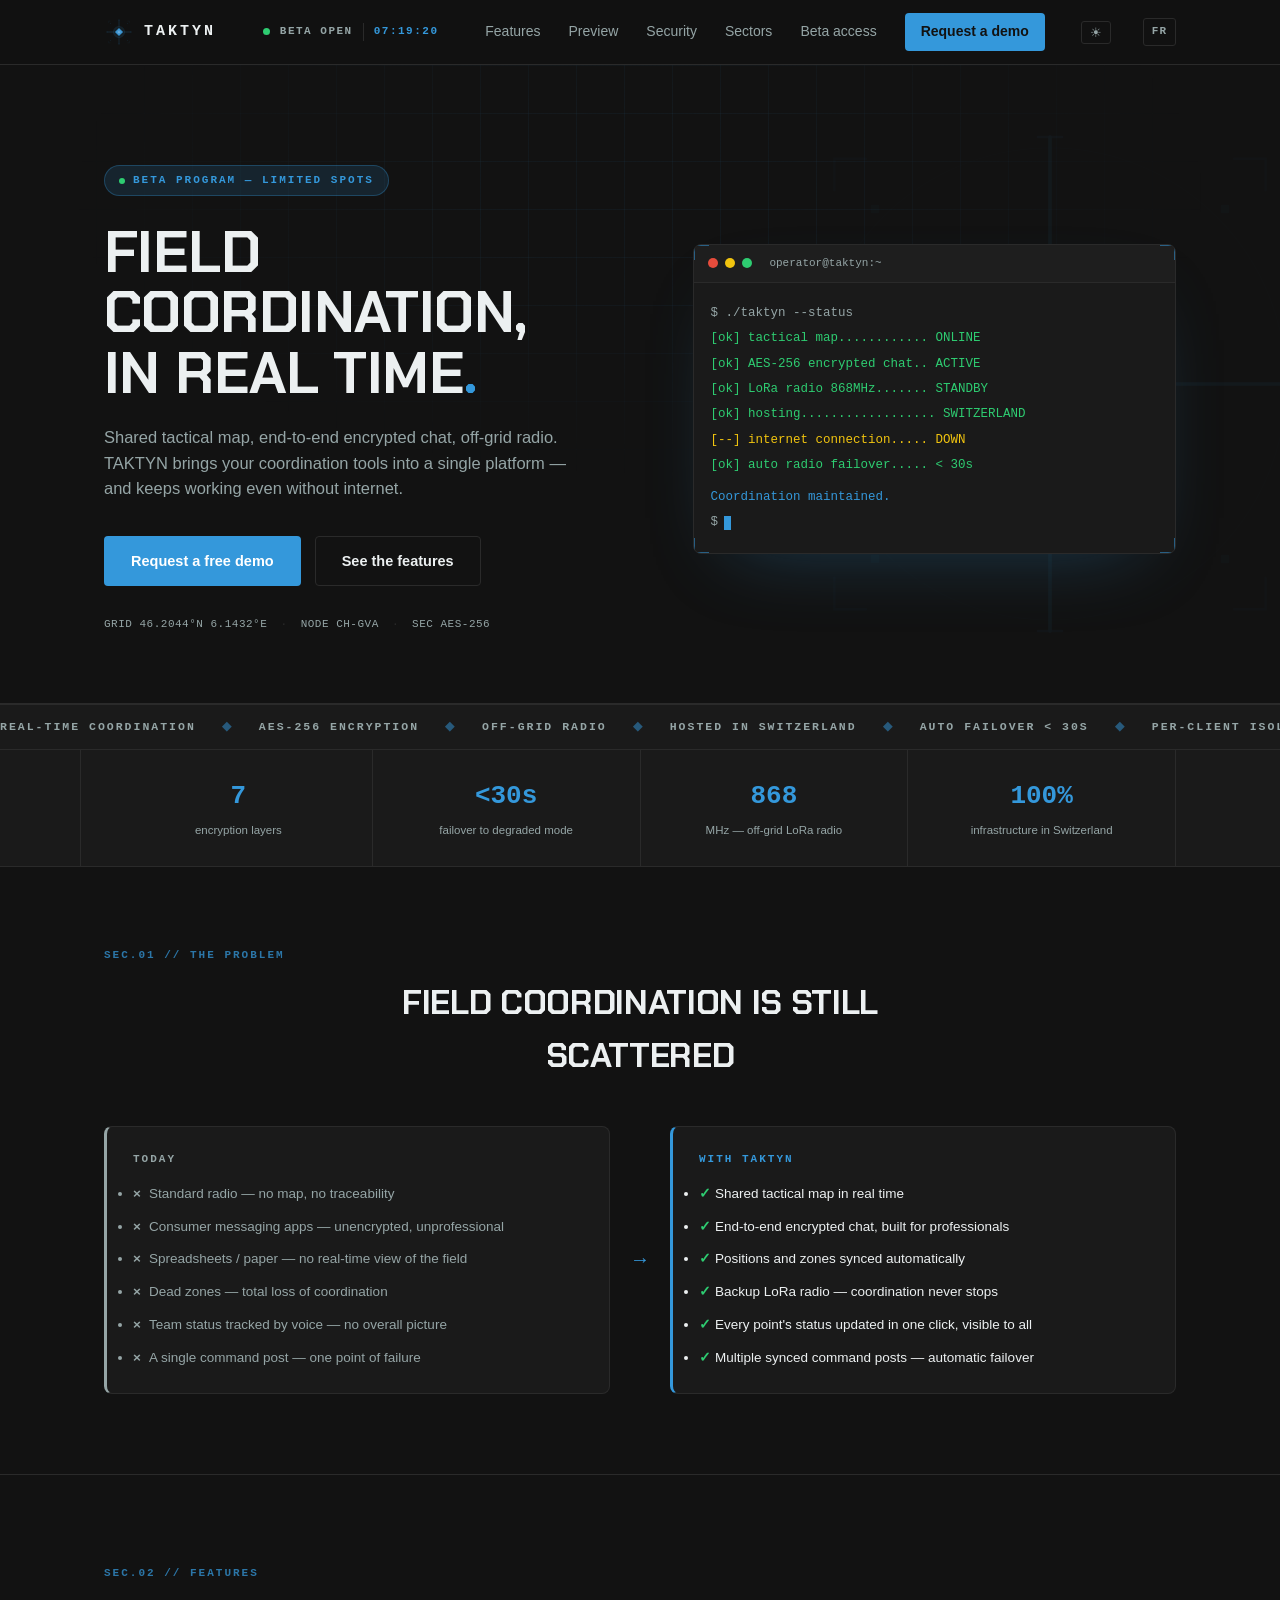
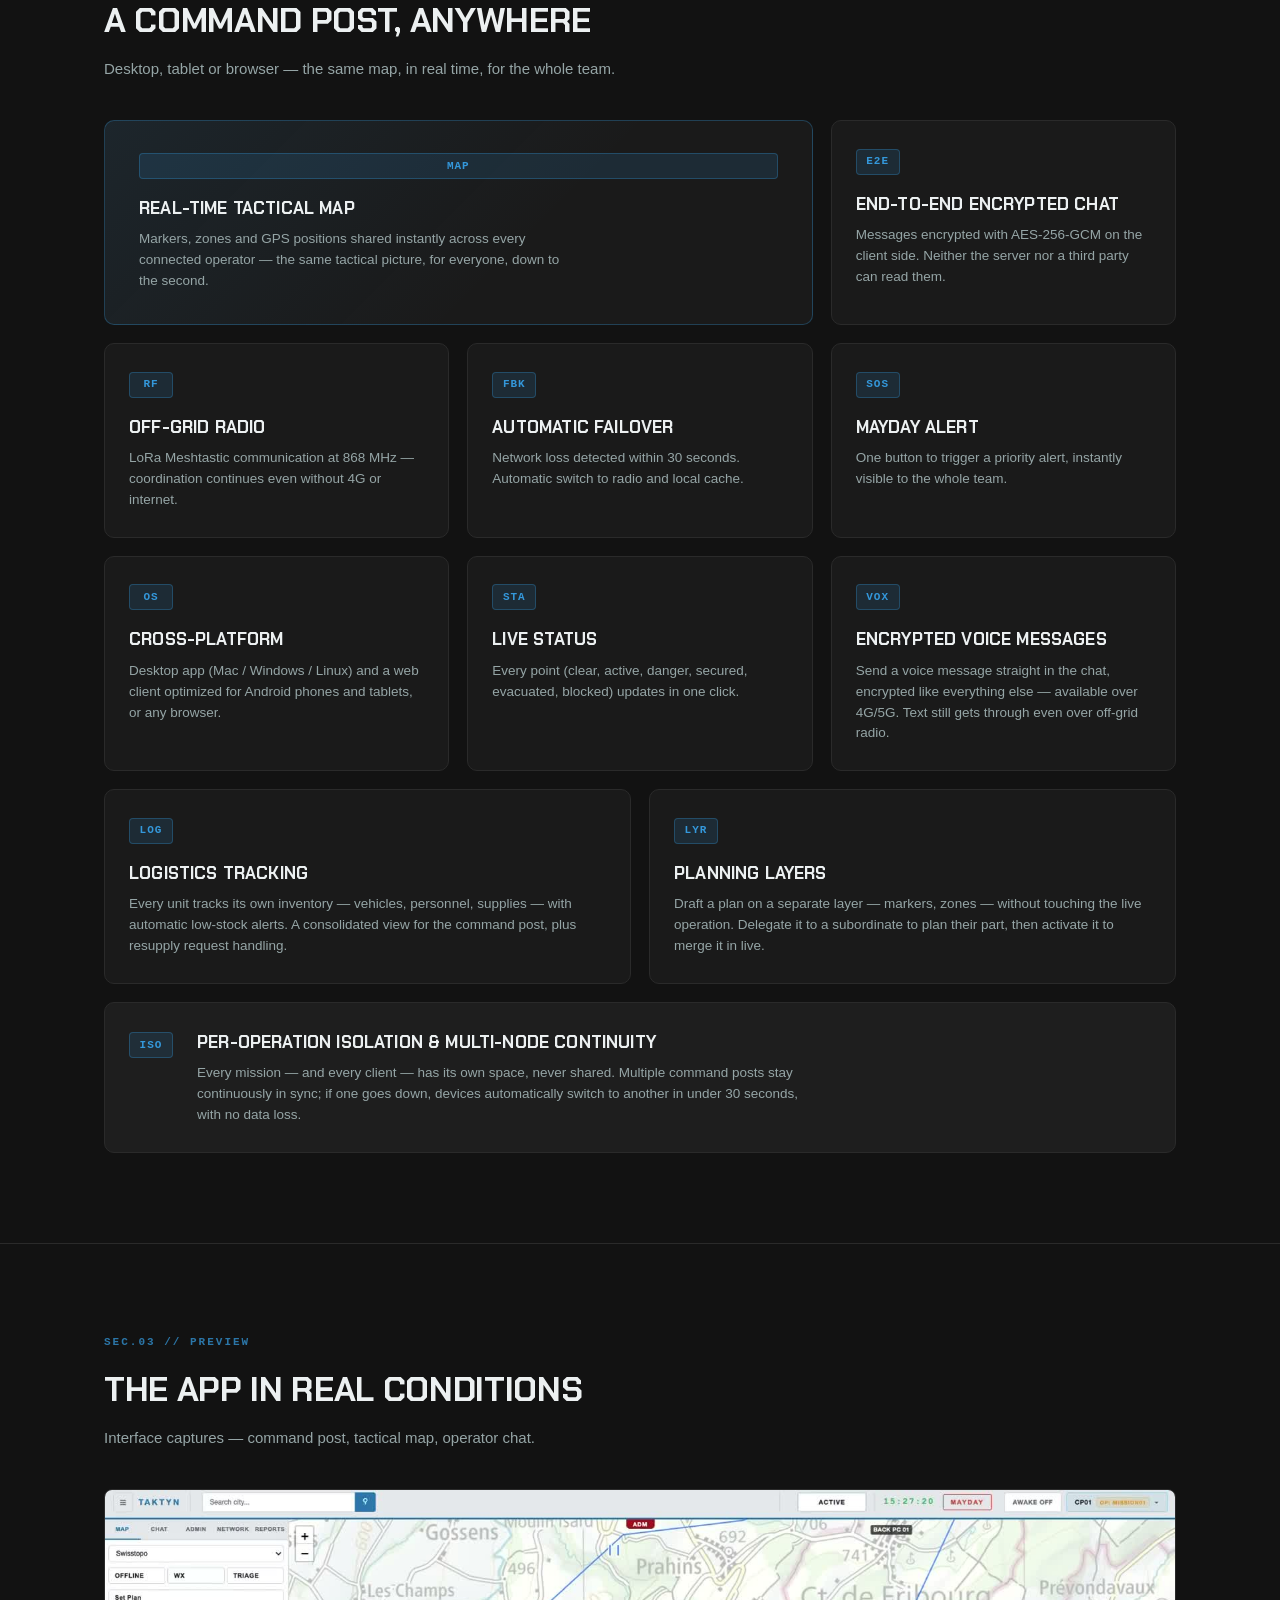
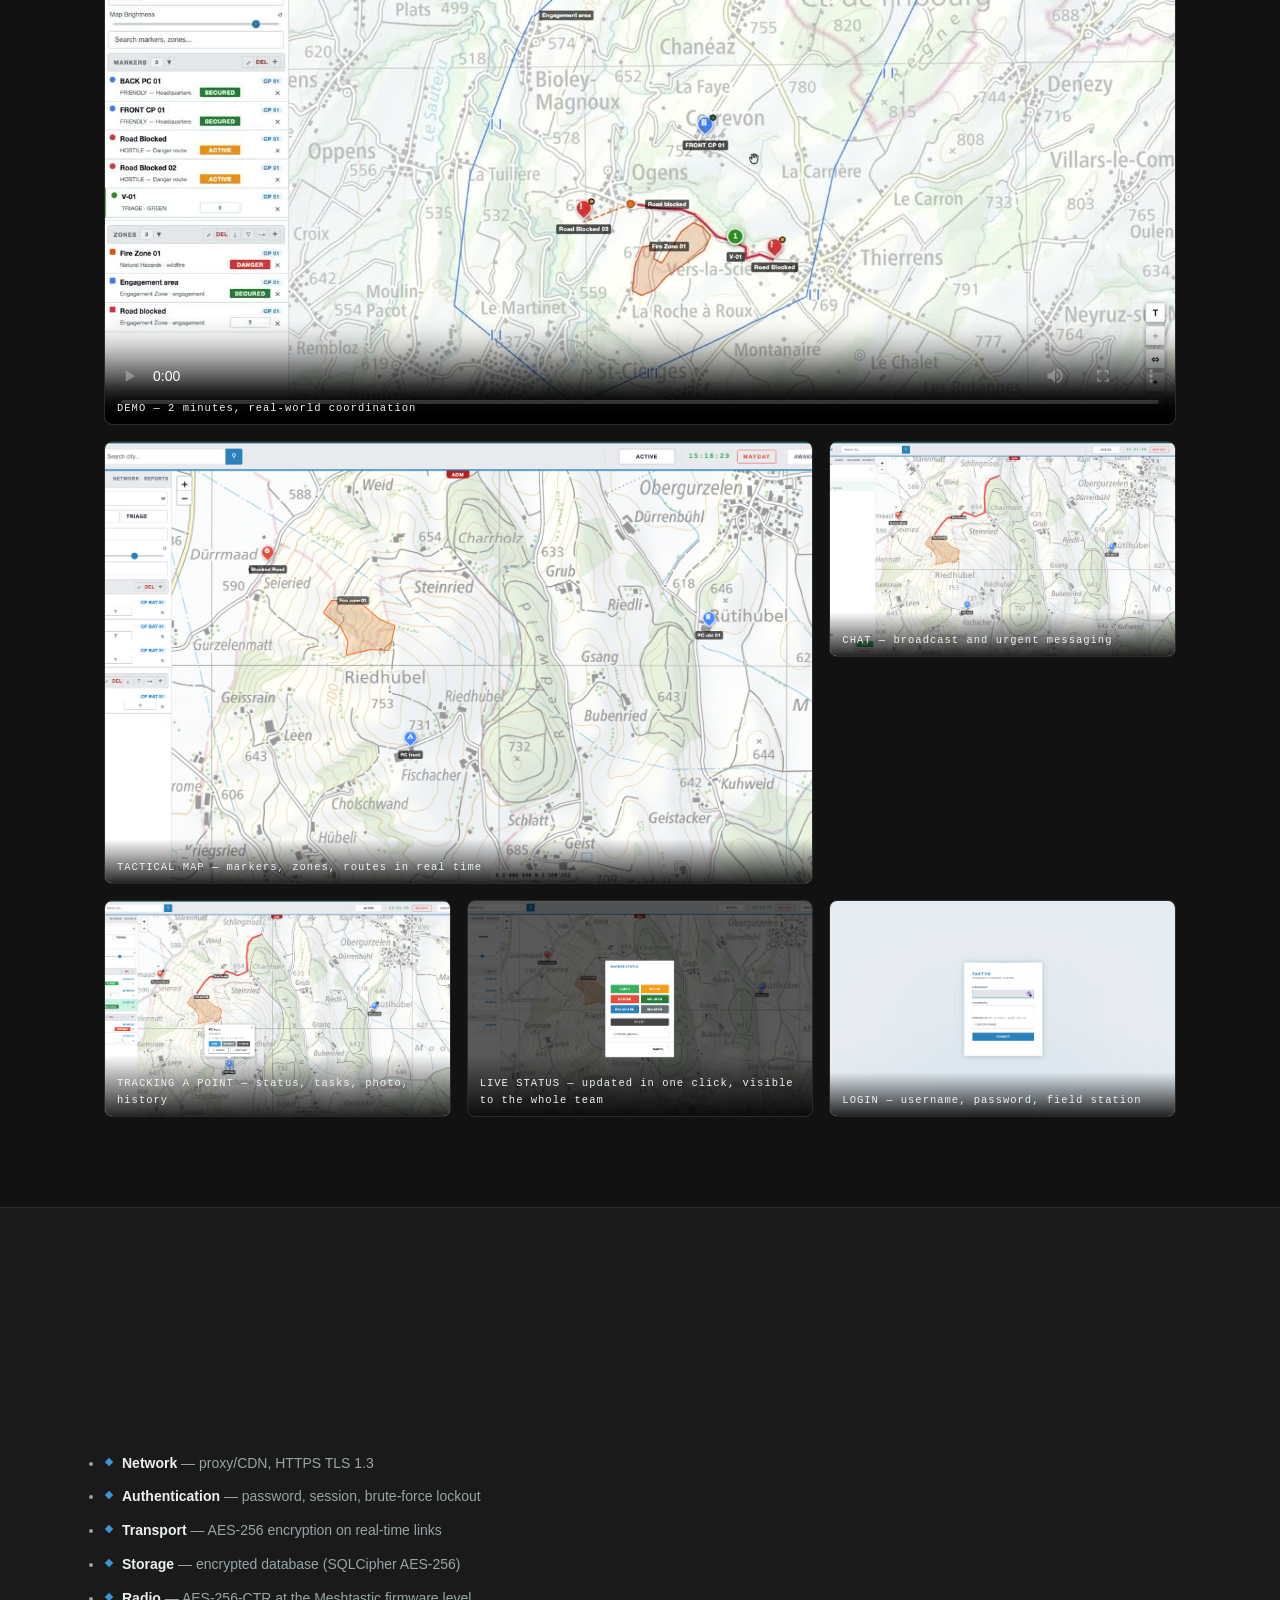
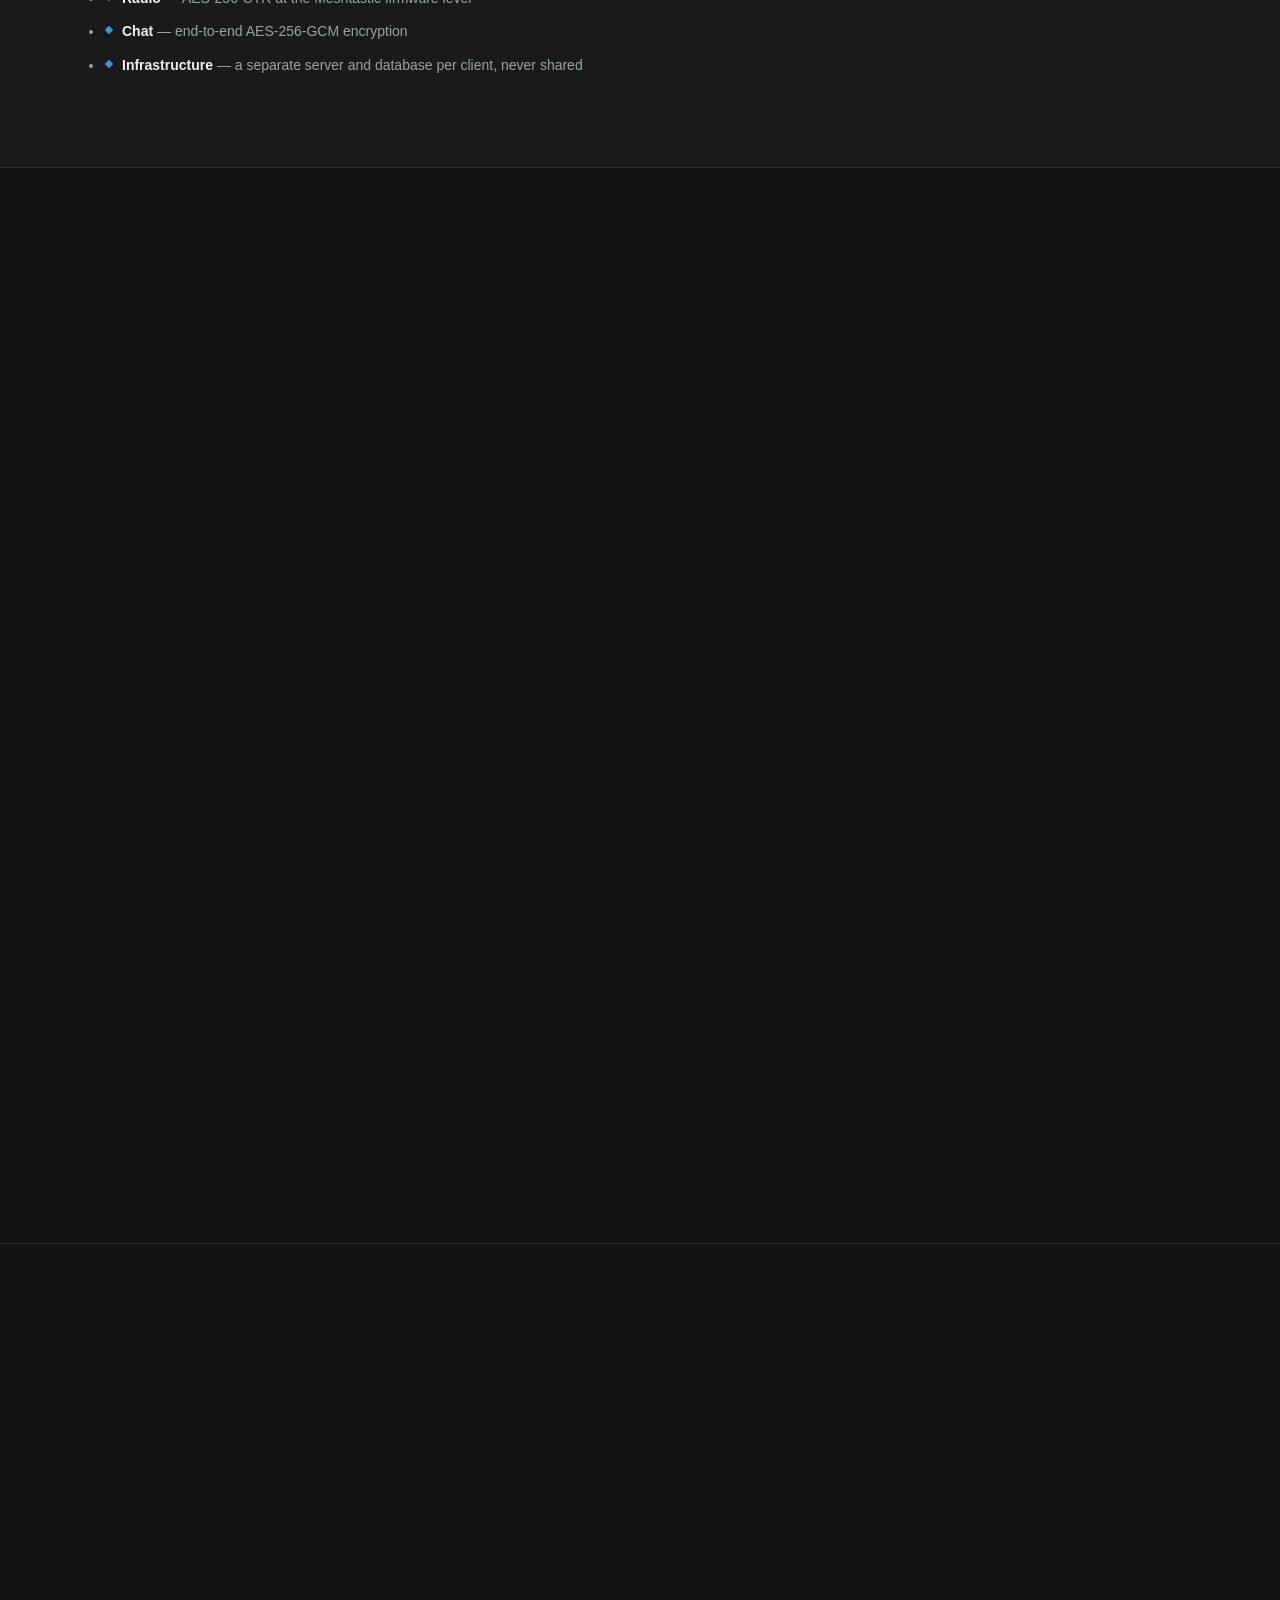
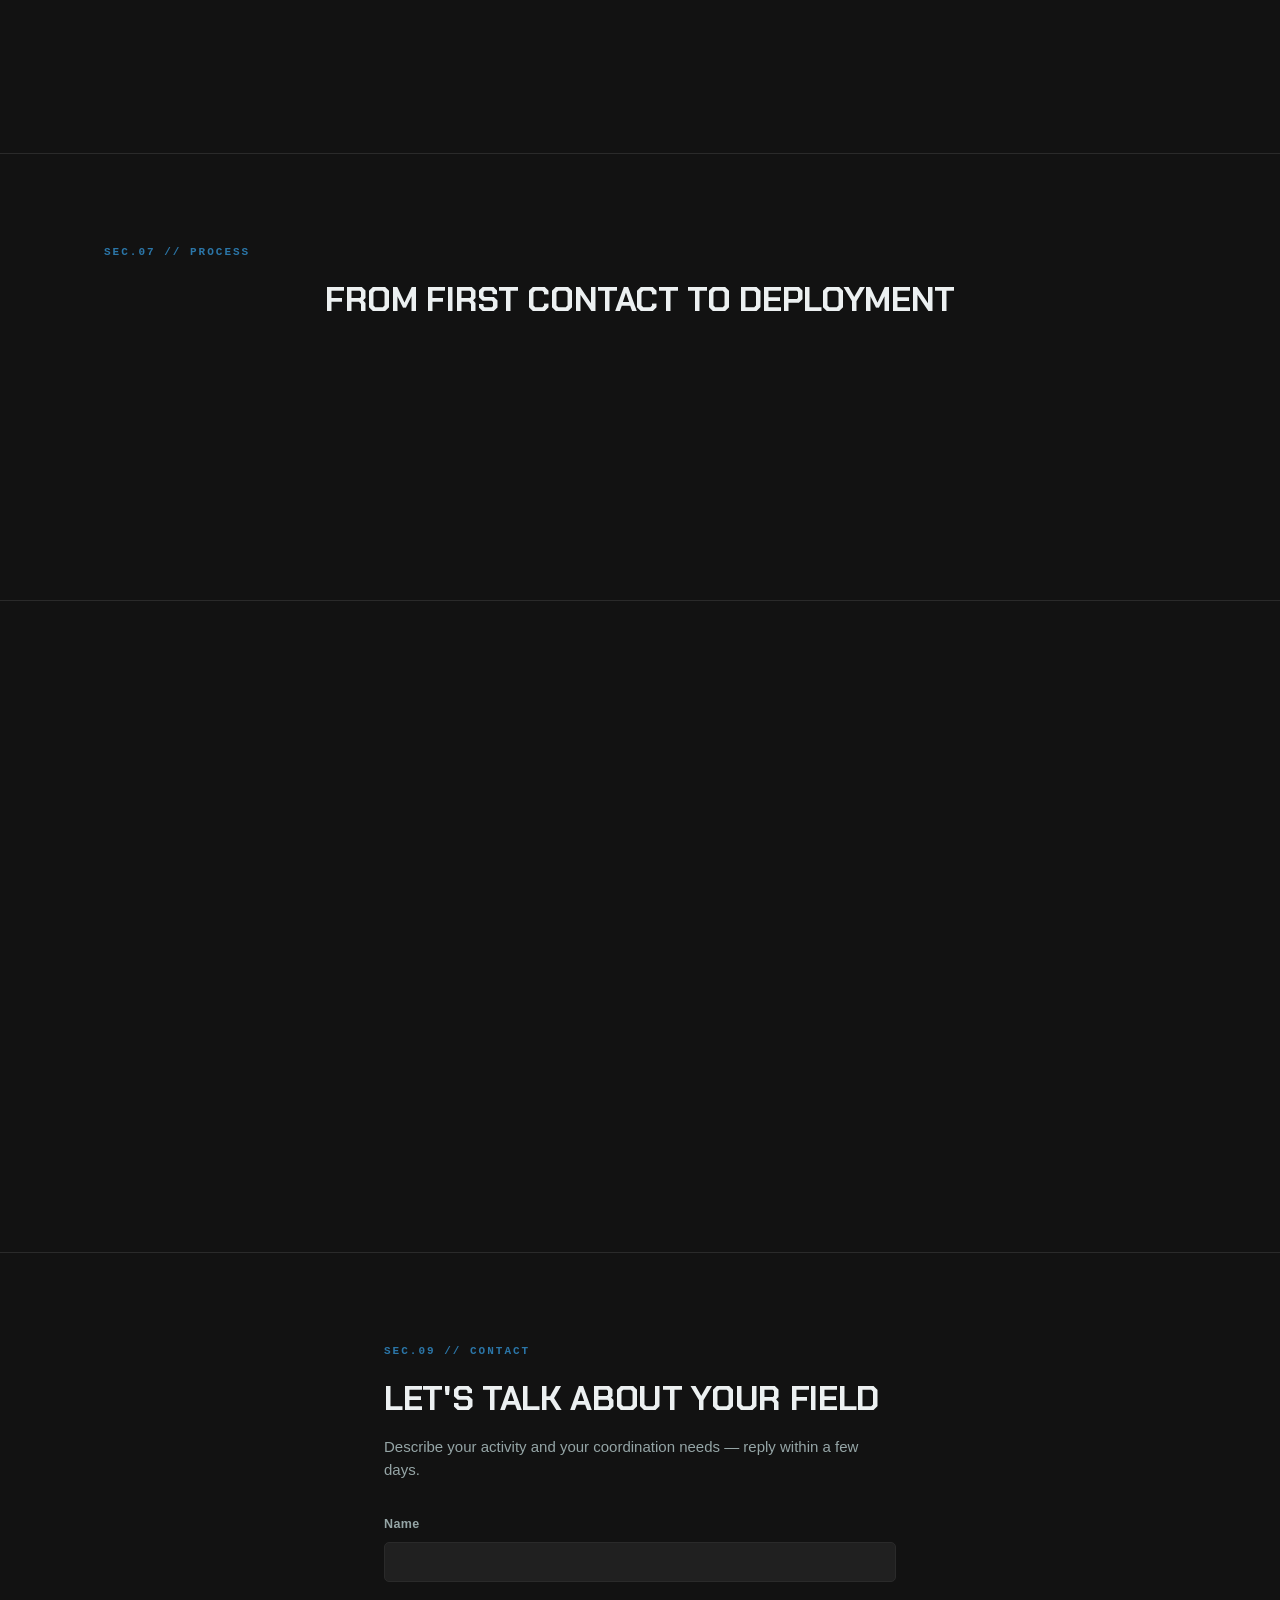
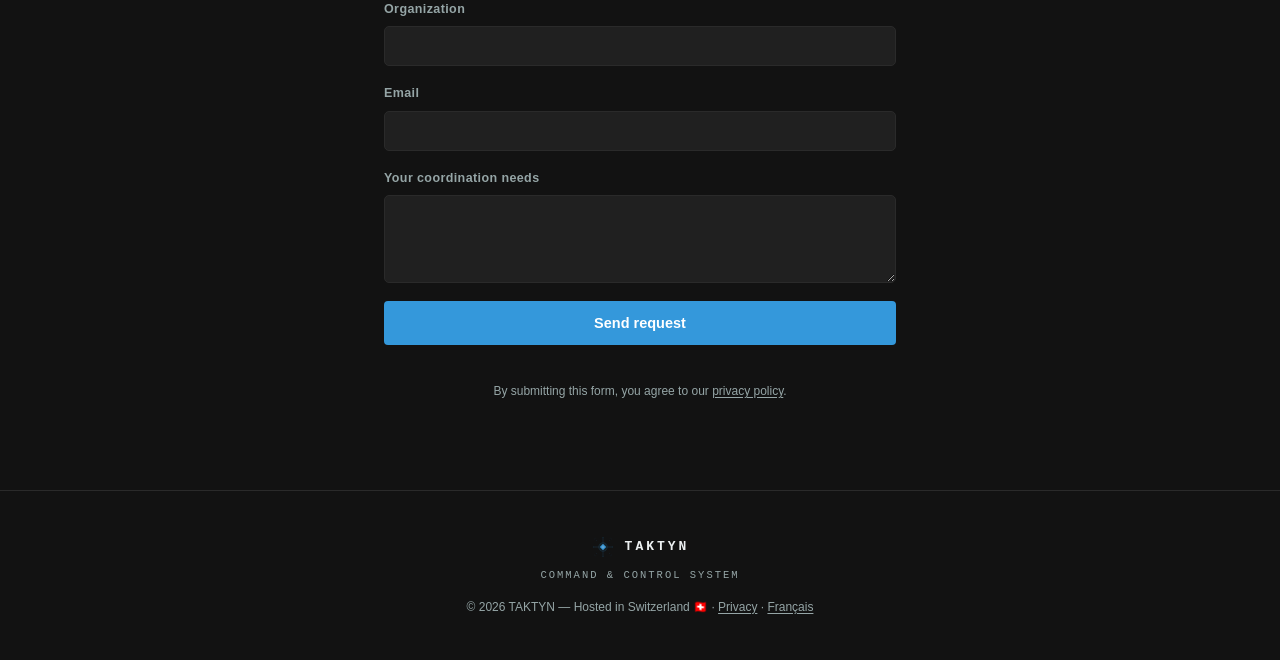
==== en/index.html @ a325f279 "fix: formulaire de contact fonctionnel via Web3Forms Le formulaire utilisait action="mailto:..." (pe" ====
<!DOCTYPE html>
<html lang="en">
<head>
<script>(function(){var t=localStorage.getItem('taktyn-theme');if(t==='light')document.documentElement.setAttribute('data-theme','light');})();</script>
<meta charset="UTF-8">
<meta name="viewport" content="width=device-width, initial-scale=1.0">
<title>TAKTYN — Real-time field coordination</title>
<meta name="description" content="TAKTYN is a tactical command and coordination system for security and response teams: real-time map, encrypted chat, off-grid radio. Hosted in Switzerland.">
<meta name="theme-color" content="#121212">
<link rel="icon" type="image/svg+xml" href="../assets/taktyn_logo.svg">
<link rel="apple-touch-icon" href="../assets/icon-192.png">
<link rel="preconnect" href="https://fonts.googleapis.com">
<link rel="preconnect" href="https://fonts.gstatic.com" crossorigin>
<link href="https://fonts.googleapis.com/css2?family=Chakra+Petch:wght@600;700&display=swap" rel="stylesheet">
<link rel="stylesheet" href="../css/style.css">
</head>
<body>

<div class="scanline-overlay" aria-hidden="true"></div>

<!-- ═══════ HEADER ═══════ -->
<header class="site-header" id="top">
  <div class="wrap header-inner">
    <a class="brand" href="#top">
      <img src="../assets/taktyn_logo.svg" alt="" class="brand-mark">
      <span class="brand-name">TAKTYN</span>
    </a>
    <div class="header-status">
      <span class="status-dot"></span>BETA OPEN
      <span class="header-clock" id="header-clock">--:--:--</span>
    </div>
    <nav class="main-nav" id="main-nav">
      <a href="#features">Features</a>
      <a href="#gallery">Preview</a>
      <a href="#security">Security</a>
      <a href="#sectors">Sectors</a>
      <a href="#pricing">Beta access</a>
      <a href="#contact" class="nav-cta">Request a demo</a>
      <button type="button" id="theme-toggle" class="theme-toggle" aria-label="Toggle light / dark theme">☀</button>
      <a href="../index.html" class="lang-switch" lang="fr" hreflang="fr">FR</a>
    </nav>
    <button class="nav-toggle" id="nav-toggle" aria-label="Open menu" aria-expanded="false">
      <span></span><span></span><span></span>
    </button>
  </div>
</header>

<main>

  <!-- ═══════ HERO ═══════ -->
  <section class="hero">
    <div class="hero-grid" aria-hidden="true"></div>
    <img src="../assets/taktyn_logo.svg" alt="" class="hero-watermark" aria-hidden="true">
    <div class="wrap hero-inner">
      <div class="hero-text">
        <div class="eyebrow"><span class="dot"></span>BETA PROGRAM — LIMITED SPOTS</div>
        <h1>Field coordination,<br>in real time<span class="accent">.</span></h1>
        <p class="hero-sub">
          Shared tactical map, end-to-end encrypted chat, off-grid radio.
          TAKTYN brings your coordination tools into a single platform —
          and keeps working even without internet.
        </p>
        <div class="hero-actions">
          <a href="#contact" class="btn btn-primary">Request a free demo</a>
          <a href="#features" class="btn btn-ghost">See the features</a>
        </div>
        <div class="grid-ref">GRID 46.2044°N 6.1432°E <span>·</span> NODE CH-GVA <span>·</span> SEC AES-256</div>
      </div>
      <div class="terminal hud-frame" aria-hidden="true">
        <span class="hud-corner hud-tl"></span><span class="hud-corner hud-tr"></span>
        <span class="hud-corner hud-bl"></span><span class="hud-corner hud-br"></span>
        <div class="terminal-bar">
          <span class="t-dot t-red"></span><span class="t-dot t-yellow"></span><span class="t-dot t-green"></span>
          <span class="terminal-path">operator@taktyn:~</span>
        </div>
        <div class="terminal-body" id="terminal-body"></div>
      </div>
    </div>
  </section>

  <!-- ═══════ TICKER ═══════ -->
  <div class="ticker" aria-hidden="true">
    <div class="ticker-track">
      <span>REAL-TIME COORDINATION</span><span class="ticker-sep">◆</span>
      <span>AES-256 ENCRYPTION</span><span class="ticker-sep">◆</span>
      <span>OFF-GRID RADIO</span><span class="ticker-sep">◆</span>
      <span>HOSTED IN SWITZERLAND</span><span class="ticker-sep">◆</span>
      <span>AUTO FAILOVER &lt; 30S</span><span class="ticker-sep">◆</span>
      <span>PER-CLIENT ISOLATION</span><span class="ticker-sep">◆</span>
      <span>REAL-TIME COORDINATION</span><span class="ticker-sep">◆</span>
      <span>AES-256 ENCRYPTION</span><span class="ticker-sep">◆</span>
      <span>OFF-GRID RADIO</span><span class="ticker-sep">◆</span>
      <span>HOSTED IN SWITZERLAND</span><span class="ticker-sep">◆</span>
      <span>AUTO FAILOVER &lt; 30S</span><span class="ticker-sep">◆</span>
      <span>PER-CLIENT ISOLATION</span><span class="ticker-sep">◆</span>
    </div>
  </div>

  <!-- ═══════ STATS ═══════ -->
  <section class="stats-bar">
    <div class="wrap stats-grid">
      <div class="stat"><span class="stat-num">7</span><span class="stat-lbl">encryption layers</span></div>
      <div class="stat"><span class="stat-num">&lt;30s</span><span class="stat-lbl">failover to degraded mode</span></div>
      <div class="stat"><span class="stat-num">868</span><span class="stat-lbl">MHz — off-grid LoRa radio</span></div>
      <div class="stat"><span class="stat-num">100%</span><span class="stat-lbl">infrastructure in Switzerland</span></div>
    </div>
  </section>

  <!-- ═══════ PROBLEM ═══════ -->
  <section class="problem">
    <div class="wrap">
      <div class="sec-num">SEC.01 // THE PROBLEM</div>
      <h2 class="section-title">Field coordination is still scattered</h2>
      <div class="compare">
        <div class="compare-col compare-before">
          <div class="compare-head">TODAY</div>
          <ul>
            <li>Standard radio — no map, no traceability</li>
            <li>Consumer messaging apps — unencrypted, unprofessional</li>
            <li>Spreadsheets / paper — no real-time view of the field</li>
            <li>Dead zones — total loss of coordination</li>
            <li>Team status tracked by voice — no overall picture</li>
            <li>A single command post — one point of failure</li>
          </ul>
        </div>
        <div class="compare-arrow">→</div>
        <div class="compare-col compare-after">
          <div class="compare-head">WITH TAKTYN</div>
          <ul>
            <li>Shared tactical map in real time</li>
            <li>End-to-end encrypted chat, built for professionals</li>
            <li>Positions and zones synced automatically</li>
            <li>Backup LoRa radio — coordination never stops</li>
            <li>Every point's status updated in one click, visible to all</li>
            <li>Multiple synced command posts — automatic failover</li>
          </ul>
        </div>
      </div>
    </div>
  </section>

  <!-- ═══════ FEATURES ═══════ -->
  <section class="features" id="features">
    <div class="wrap">
      <div class="section-head">
        <div class="sec-num">SEC.02 // FEATURES</div>
        <h2 class="section-title">A command post, anywhere</h2>
        <p class="section-sub">Desktop, tablet or browser — the same map, in real time, for the whole team.</p>
      </div>
      <div class="features-grid">
        <article class="feature-card feature-card--hero">
          <div class="f-icon">MAP</div>
          <h3>Real-time tactical map</h3>
          <p>Markers, zones and GPS positions shared instantly across every connected operator — the same tactical picture, for everyone, down to the second.</p>
        </article>
        <article class="feature-card">
          <div class="f-icon">E2E</div>
          <h3>End-to-end encrypted chat</h3>
          <p>Messages encrypted with AES-256-GCM on the client side. Neither the server nor a third party can read them.</p>
        </article>
        <article class="feature-card">
          <div class="f-icon">RF</div>
          <h3>Off-grid radio</h3>
          <p>LoRa Meshtastic communication at 868 MHz — coordination continues even without 4G or internet.</p>
        </article>
        <article class="feature-card">
          <div class="f-icon">FBK</div>
          <h3>Automatic failover</h3>
          <p>Network loss detected within 30 seconds. Automatic switch to radio and local cache.</p>
        </article>
        <article class="feature-card">
          <div class="f-icon">SOS</div>
          <h3>MAYDAY alert</h3>
          <p>One button to trigger a priority alert, instantly visible to the whole team.</p>
        </article>
        <article class="feature-card">
          <div class="f-icon">OS</div>
          <h3>Cross-platform</h3>
          <p>Desktop app (Mac / Windows / Linux) and a web client optimized for Android phones and tablets, or any browser.</p>
        </article>
        <article class="feature-card">
          <div class="f-icon">STA</div>
          <h3>Live status</h3>
          <p>Every point (clear, active, danger, secured, evacuated, blocked) updates in one click.</p>
        </article>
        <article class="feature-card">
          <div class="f-icon">VOX</div>
          <h3>Encrypted voice messages</h3>
          <p>Send a voice message straight in the chat, encrypted like everything else — available over 4G/5G. Text still gets through even over off-grid radio.</p>
        </article>
        <article class="feature-card feature-card--third">
          <div class="f-icon">LOG</div>
          <h3>Logistics tracking</h3>
          <p>Every unit tracks its own inventory — vehicles, personnel, supplies — with automatic low-stock alerts. A consolidated view for the command post, plus resupply request handling.</p>
        </article>
        <article class="feature-card feature-card--third">
          <div class="f-icon">LYR</div>
          <h3>Planning layers</h3>
          <p>Draft a plan on a separate layer — markers, zones — without touching the live operation. Delegate it to a subordinate to plan their part, then activate it to merge it in live.</p>
        </article>
        <article class="feature-card feature-card--wide">
          <div class="f-icon">ISO</div>
          <div class="fc-wide-text">
            <h3>Per-operation isolation &amp; multi-node continuity</h3>
            <p>Every mission — and every client — has its own space, never shared. Multiple command posts stay continuously in sync; if one goes down, devices automatically switch to another in under 30 seconds, with no data loss.</p>
          </div>
        </article>
      </div>
    </div>
  </section>

  <!-- ═══════ GALLERY ═══════ -->
  <section class="gallery" id="gallery">
    <div class="wrap">
      <div class="section-head">
        <div class="sec-num">SEC.03 // PREVIEW</div>
        <h2 class="section-title">The app in real conditions</h2>
        <p class="section-sub">Interface captures — command post, tactical map, operator chat.</p>
      </div>
      <div class="gallery-grid gallery-grid--shots">
        <figure class="gallery-shot gallery-shot--video">
          <video controls preload="metadata" poster="../assets/demo-poster.jpg" playsinline>
            <source src="../assets/demo.mp4" type="video/mp4">
            Your browser does not support video playback.
          </video>
          <figcaption class="gallery-shot-cap">DEMO — 2 minutes, real-world coordination</figcaption>
        </figure>
        <figure class="gallery-shot gallery-shot--wide">
          <img src="../assets/screenshots/02-carte-tactique.png" alt="TAKTYN tactical map with markers, an incident zone and the MAYDAY button">
          <figcaption class="gallery-shot-cap">TACTICAL MAP — markers, zones, routes in real time</figcaption>
        </figure>
        <figure class="gallery-shot">
          <img src="../assets/screenshots/05-chat.png" alt="TAKTYN chat panel with a broadcast message and urgent button">
          <figcaption class="gallery-shot-cap">CHAT — broadcast and urgent messaging</figcaption>
        </figure>
        <figure class="gallery-shot">
          <img src="../assets/screenshots/03-marqueur-actions.png" alt="Marker detail panel with Edit, Status, Photo, Tasks, History actions">
          <figcaption class="gallery-shot-cap">TRACKING A POINT — status, tasks, photo, history</figcaption>
        </figure>
        <figure class="gallery-shot">
          <img src="../assets/screenshots/04-statut-marqueur.png" alt="Marker status picker: clear, active, danger, secured, evacuated, blocked">
          <figcaption class="gallery-shot-cap">LIVE STATUS — updated in one click, visible to the whole team</figcaption>
        </figure>
        <figure class="gallery-shot">
          <img src="../assets/screenshots/01-login.png" alt="TAKTYN login screen — Command &amp; Control System">
          <figcaption class="gallery-shot-cap">LOGIN — username, password, field station</figcaption>
        </figure>
      </div>
    </div>
  </section>

  <!-- ═══════ SECURITY ═══════ -->
  <section class="security" id="security">
    <div class="wrap security-inner">
      <div class="security-text">
        <div class="section-head">
          <div class="sec-num">SEC.04 // SECURITY</div>
          <h2 class="section-title">Security by design</h2>
          <p class="section-sub">Seven layers of protection, from the radio to message encryption.</p>
        </div>
        <ul class="security-list">
          <li><strong>Network</strong> — proxy/CDN, HTTPS TLS 1.3</li>
          <li><strong>Authentication</strong> — password, session, brute-force lockout</li>
          <li><strong>Transport</strong> — AES-256 encryption on real-time links</li>
          <li><strong>Storage</strong> — encrypted database (SQLCipher AES-256)</li>
          <li><strong>Radio</strong> — AES-256-CTR at the Meshtastic firmware level</li>
          <li><strong>Chat</strong> — end-to-end AES-256-GCM encryption</li>
          <li><strong>Infrastructure</strong> — a separate server and database per client, never shared</li>
        </ul>
      </div>
      <div class="security-card">
        <div class="sc-badge">🇨🇭</div>
        <h3>Data governed by Swiss law</h3>
        <p>Hosted on Infomaniak infrastructure, datacenters in Geneva and Winterthur. No client data ever leaves Switzerland.</p>
      </div>
    </div>
  </section>

  <!-- ═══════ FIELD RACK ═══════ -->
  <section class="field-rack">
    <div class="wrap">
      <div class="field-rack-card hud-frame">
        <span class="hud-corner hud-tl"></span><span class="hud-corner hud-tr"></span>
        <span class="hud-corner hud-bl"></span><span class="hud-corner hud-br"></span>
        <div class="fr-icon">RCK</div>
        <div class="fr-text">
          <div class="sec-num">SEC.05 // FIELD</div>
          <h2 class="section-title">No network? Still coordinated.</h2>
          <p>For operations in remote areas — mountains, large events, disaster zones — TAKTYN can run from a compact on-site unit, with its own WiFi network and radio relay. The whole team stays coordinated even during a total outage, and everything automatically syncs back to the cloud once connectivity returns.</p>
        </div>
        <div class="fr-badges">
          <span>Own on-site WiFi &amp; radio</span>
          <span>Runs without internet</span>
          <span>Automatic resync</span>
        </div>
      </div>

      <figure class="field-diagram hud-frame">
        <span class="hud-corner hud-tl"></span><span class="hud-corner hud-tr"></span>
        <span class="hud-corner hud-bl"></span><span class="hud-corner hud-br"></span>
        <svg viewBox="0 0 920 500" role="img" aria-label="Diagram: field devices coordinate over local radio even without internet; cloud command posts sync with each other for redundancy." font-family="var(--mono)" fill="var(--text-dim)">
          <defs>
            <marker id="tk-arrow" viewBox="0 0 10 10" refX="8" refY="5" markerWidth="6" markerHeight="6" orient="auto-start-reverse">
              <path d="M0,0 L10,5 L0,10 z" fill="var(--text-dim)"></path>
            </marker>
          </defs>

          <!-- cloud tier group -->
          <rect x="100" y="40" width="720" height="110" rx="10" fill="none" stroke="var(--border)" stroke-dasharray="4 4"></rect>
          <text x="112" y="30" font-size="10.5" letter-spacing="1.5" fill="var(--text-dim)">CLOUD · SWITZERLAND</text>

          <rect x="150" y="68" width="200" height="64" rx="6" fill="var(--bg-panel)" stroke="var(--border)"></rect>
          <g transform="translate(168,84)" stroke="var(--text-main)" stroke-width="1.1" fill="none">
            <rect x="0" y="0" width="16" height="16" rx="2"></rect>
            <line x1="3" y1="4" x2="13" y2="4"></line>
            <line x1="3" y1="8" x2="13" y2="8"></line>
            <line x1="3" y1="12" x2="9" y2="12"></line>
          </g>
          <text x="196" y="96" font-size="12" font-weight="700" fill="var(--text-main)">CLOUD SERVER</text>
          <text x="196" y="112" font-size="10">PRIMARY</text>

          <rect x="570" y="68" width="200" height="64" rx="6" fill="var(--bg-panel)" stroke="var(--border)"></rect>
          <g transform="translate(588,84)" stroke="var(--text-main)" stroke-width="1.1" fill="none">
            <rect x="0" y="0" width="16" height="16" rx="2"></rect>
            <line x1="3" y1="4" x2="13" y2="4"></line>
            <line x1="3" y1="8" x2="13" y2="8"></line>
            <line x1="3" y1="12" x2="9" y2="12"></line>
          </g>
          <text x="616" y="96" font-size="12" font-weight="700" fill="var(--text-main)">CLOUD SERVER</text>
          <text x="616" y="112" font-size="10">SECONDARY</text>

          <line x1="352" y1="100" x2="568" y2="100" stroke="var(--text-dim)" stroke-width="1.4" marker-start="url(#tk-arrow)" marker-end="url(#tk-arrow)"></line>
          <text x="460" y="90" font-size="10.5" text-anchor="middle" letter-spacing="1">SYNC ~20S</text>

          <!-- field tier group -->
          <rect x="40" y="220" width="840" height="260" rx="10" fill="none" stroke="var(--border)" stroke-dasharray="4 4"></rect>
          <text x="52" y="212" font-size="10.5" letter-spacing="1.5" fill="var(--text-dim)">ON SITE — NO INTERNET REQUIRED</text>

          <line x1="250" y1="132" x2="250" y2="260" stroke="var(--text-dim)" stroke-width="1.4" stroke-dasharray="5 5" marker-start="url(#tk-arrow)" marker-end="url(#tk-arrow)"></line>
          <text x="264" y="188" font-size="10.5" letter-spacing="0.5">4G / INTERNET</text>
          <text x="264" y="202" font-size="10.5" letter-spacing="0.5">WHEN AVAILABLE</text>

          <rect x="150" y="260" width="200" height="64" rx="6" fill="var(--bg-panel)" stroke="var(--accent)"></rect>
          <g transform="translate(168,276)" stroke="var(--accent)" stroke-width="1.2" fill="none">
            <line x1="8" y1="16" x2="8" y2="2"></line>
            <path d="M4,7 Q8,3 12,7"></path>
            <path d="M1,10 Q8,2 15,10"></path>
            <circle cx="8" cy="2" r="1.4" fill="var(--accent)" stroke="none"></circle>
          </g>
          <text x="196" y="288" font-size="12" font-weight="700" fill="var(--text-main)">FIELD NODE</text>
          <text x="196" y="304" font-size="10">LOCAL WIFI + RADIO RELAY</text>

          <g stroke="var(--accent)" stroke-width="1.4">
            <line x1="250" y1="324" x2="110" y2="420"></line>
            <line x1="250" y1="324" x2="250" y2="420"></line>
            <line x1="250" y1="324" x2="390" y2="420"></line>
            <line x1="390" y1="420" x2="560" y2="420"></line>
          </g>

          <g fill="var(--accent-dim)" stroke="var(--accent)" stroke-width="1.5">
            <polygon points="110,411 119,420 110,429 101,420"></polygon>
            <polygon points="250,411 259,420 250,429 241,420"></polygon>
            <polygon points="390,411 399,420 390,429 381,420"></polygon>
            <polygon points="560,411 569,420 560,429 551,420"></polygon>
          </g>
          <g fill="var(--accent)">
            <circle cx="110" cy="420" r="2"></circle>
            <circle cx="250" cy="420" r="2"></circle>
            <circle cx="390" cy="420" r="2"></circle>
            <circle cx="560" cy="420" r="2"></circle>
          </g>

          <text x="110" y="448" font-size="10" text-anchor="middle">DESKTOP</text>
          <text x="250" y="448" font-size="10" text-anchor="middle">TABLET</text>
          <text x="390" y="448" font-size="10" text-anchor="middle">RADIO ONLY</text>
          <text x="560" y="448" font-size="10" text-anchor="middle">RADIO ONLY</text>

          <text x="460" y="472" font-size="10.5" text-anchor="middle" letter-spacing="0.5" fill="var(--text-main)">RADIO MESH · 868 MHz — ALWAYS ON, NO INTERNET NEEDED</text>
        </svg>
        <figcaption>Field devices keep coordinating over local radio even if the link to the cloud drops — every command post stays synced, with no single point of failure.</figcaption>
      </figure>
    </div>
  </section>

  <!-- ═══════ SECTORS ═══════ -->
  <section class="sectors" id="sectors">
    <div class="wrap">
      <div class="section-head">
        <div class="sec-num">SEC.06 // SECTORS</div>
        <h2 class="section-title">Built for the field</h2>
        <p class="section-sub">TAKTYN fits teams that need to coordinate operations under real conditions.</p>
      </div>
      <div class="sectors-grid">
        <div class="sector-card">Event security</div>
        <div class="sector-card">Industrial &amp; site security</div>
        <div class="sector-card">Corporate crisis management</div>
        <div class="sector-card">Mountain rescue &amp; SAR</div>
        <div class="sector-card">Field logistics coordination</div>
        <div class="sector-card sector-card--muted">Fire services, civil protection, NGOs <span>soon</span></div>
      </div>
    </div>
  </section>

  <!-- ═══════ PROCESS ═══════ -->
  <section class="process">
    <div class="wrap">
      <div class="sec-num">SEC.07 // PROCESS</div>
      <h2 class="section-title">From first contact to deployment</h2>
      <div class="process-steps">
        <div class="step">
          <div class="step-num">01</div>
          <h3>Free demo</h3>
          <p>30 to 45 minutes, tailored to your activity — no commitment.</p>
        </div>
        <div class="step">
          <div class="step-num">02</div>
          <h3>Field pilot</h3>
          <p>30 days under real conditions with your team, deductible from the contract.</p>
        </div>
        <div class="step">
          <div class="step-num">03</div>
          <h3>Deployment</h3>
          <p>Dedicated, isolated infrastructure, provisioned for your organization.</p>
        </div>
      </div>
    </div>
  </section>

  <!-- ═══════ PRICING ═══════ -->
  <section class="pricing" id="pricing">
    <div class="wrap">
      <div class="section-head">
        <div class="sec-num">SEC.08 // ACCESS</div>
        <h2 class="section-title">Beta access</h2>
        <p class="section-sub">Open to a limited number of partners. Preferential rate set based on team size.</p>
      </div>
      <div class="pricing-card hud-frame">
        <span class="hud-corner hud-tl"></span><span class="hud-corner hud-tr"></span>
        <span class="hud-corner hud-bl"></span><span class="hud-corner hud-br"></span>
        <div class="pricing-badge">BETA — LIMITED SPOTS</div>
        <ul class="pricing-features">
          <li>Full application — map, encrypted chat, off-grid radio</li>
          <li>Dedicated infrastructure, hosted in Switzerland</li>
          <li>Direct support for the entire duration of the program</li>
          <li>Terms and pricing tailored to your team, worked out together</li>
        </ul>
        <a href="#contact" class="btn btn-primary btn-block">Discuss terms</a>
      </div>
    </div>
  </section>

  <!-- ═══════ CONTACT ═══════ -->
  <section class="contact" id="contact">
    <div class="wrap contact-inner">
      <div class="sec-num">SEC.09 // CONTACT</div>
      <h2 class="section-title">Let's talk about your field</h2>
      <p class="section-sub">Describe your activity and your coordination needs — reply within a few days.</p>
      <form class="contact-form" id="contact-form" action="https://api.web3forms.com/submit" method="POST">
        <input type="hidden" name="access_key" value="0ca66096-8fc4-4082-b37a-006df86c2593">
        <input type="hidden" name="subject" value="New demo request — TAKTYN">
        <div class="form-row">
          <label for="c-name">Name</label>
          <input id="c-name" name="Name" type="text" required>
        </div>
        <div class="form-row">
          <label for="c-org">Organization</label>
          <input id="c-org" name="Organization" type="text">
        </div>
        <div class="form-row">
          <label for="c-email">Email</label>
          <input id="c-email" name="Email" type="email" required>
        </div>
        <div class="form-row">
          <label for="c-msg">Your coordination needs</label>
          <textarea id="c-msg" name="Message" rows="4" required></textarea>
        </div>
        <button type="submit" class="btn btn-primary btn-block">Send request</button>
        <p class="form-status" id="contact-status" role="status" aria-live="polite"></p>
        <p class="form-legal">By submitting this form, you agree to our <a href="privacy.html">privacy policy</a>.</p>
      </form>
    </div>
  </section>

</main>

<!-- ═══════ FOOTER ═══════ -->
<footer class="site-footer">
  <div class="wrap footer-inner">
    <div class="brand footer-brand">
      <img src="../assets/taktyn_logo.svg" alt="" class="brand-mark">
      <span class="brand-name">TAKTYN</span>
    </div>
    <p class="footer-tagline">COMMAND &amp; CONTROL SYSTEM</p>
    <p class="footer-copy">© 2026 TAKTYN — Hosted in Switzerland 🇨🇭 · <a href="privacy.html">Privacy</a> · <a href="../index.html">Français</a></p>
  </div>
</footer>

<script src="../js/main.js"></script>
</body>
</html>
---- css/style.css ----
/* ═══════════════════════════════════════════════════════
   TAKTYN — Public site
   Identity carried over from the app (config/theme.py): dark
   background, tactical blue accent #3498db, C2/reticle look.
   ═══════════════════════════════════════════════════════ */

:root {
  --bg-main:    #121212;
  --bg-panel:   #1a1a1a;
  --bg-panel-2: #1e1e1e;
  --bg-input:   #202020;
  --accent:     #3498db;
  --accent-dim: rgba(52,152,219,0.14);
  --text-main:  #ecf0f1;
  --text-dim:   #95a5a6;
  --border:     #2a2a2a;
  --danger:     #e74c3c;
  --success:    #2ecc71;
  --warning:    #f1c40f;
  --mono: 'SF Mono', 'Courier New', 'Lucida Console', monospace;
  --sans: 'Helvetica Neue', 'Segoe UI', -apple-system, sans-serif;
  --display: 'Chakra Petch', 'Helvetica Neue', sans-serif;
  --max: 1120px;
  --header-bg: rgba(18,18,18,0.85);
}

:root[data-theme="light"] {
  --bg-main:    #f4f6f7;
  --bg-panel:   #ffffff;
  --bg-panel-2: #f7f9fa;
  --bg-input:   #ffffff;
  --accent:     #2980b9;
  --accent-dim: rgba(41,128,185,0.10);
  --text-main:  #17202a;
  --text-dim:   #5c6b73;
  --border:     #dbe1e4;
  --danger:     #c0392b;
  --success:    #1e8449;
  --warning:    #b8860b;
  --header-bg: rgba(255,255,255,0.85);
}

* { box-sizing: border-box; margin: 0; padding: 0; }

html { scroll-behavior: smooth; overflow-x: hidden; }

body {
  background: var(--bg-main);
  color: var(--text-main);
  font-family: var(--sans);
  line-height: 1.55;
  -webkit-font-smoothing: antialiased;
}

img { max-width: 100%; display: block; }

::selection { background: rgba(52,152,219,0.35); color: #fff; }

::-webkit-scrollbar { width: 10px; height: 10px; }
::-webkit-scrollbar-track { background: var(--bg-main); }
::-webkit-scrollbar-thumb { background: var(--border); border-radius: 5px; }
::-webkit-scrollbar-thumb:hover { background: var(--accent); }

.reveal-init { opacity: 0; transform: translateY(18px); transition: opacity .6s ease, transform .6s ease; }
.reveal-in { opacity: 1; transform: translateY(0); }

.wrap {
  max-width: var(--max);
  margin: 0 auto;
  padding: 0 24px;
}

a { color: inherit; text-decoration: none; }
a:visited { color: inherit; }

.section-title {
  font-family: var(--display);
  font-size: clamp(24px, 3.5vw, 34px);
  font-weight: 700;
  letter-spacing: -0.01em;
  text-transform: uppercase;
}

.section-sub {
  color: var(--text-dim);
  font-size: 15px;
  margin-top: 10px;
  max-width: 560px;
}

.section-head { margin-bottom: 40px; }

.accent { color: var(--accent); }

/* ── Ops document section numbering ── */
.sec-num {
  font-family: var(--mono); font-size: 11px; font-weight: 700; letter-spacing: 2px;
  color: var(--accent); opacity: 0.75; margin-bottom: 12px;
}

/* ── HUD viewfinder corners ── */
.hud-frame { position: relative; }
.hud-corner { position: absolute; width: 16px; height: 16px; pointer-events: none; }
.hud-corner::before, .hud-corner::after { content: ''; position: absolute; background: var(--accent); opacity: 0.55; }
.hud-corner::before { width: 100%; height: 2px; }
.hud-corner::after { width: 2px; height: 100%; }
.hud-tl { top: -1px; left: -1px; }
.hud-tr { top: -1px; right: -1px; }
.hud-tr::after { right: 0; left: auto; }
.hud-bl { bottom: -1px; left: -1px; }
.hud-bl::before { bottom: 0; top: auto; }
.hud-br { bottom: -1px; right: -1px; }
.hud-br::before { bottom: 0; top: auto; }
.hud-br::after { right: 0; left: auto; }

/* Faint tactical scanline overlay */
.scanline-overlay {
  position: fixed; inset: 0; pointer-events: none; z-index: 9999;
  background: repeating-linear-gradient(
    to bottom, rgba(255,255,255,0.012) 0px, rgba(255,255,255,0.012) 1px,
    transparent 1px, transparent 3px
  );
  opacity: 0.4;
}

/* ── Header ── */
.site-header {
  position: sticky; top: 0; z-index: 100;
  background: var(--header-bg);
  backdrop-filter: blur(10px);
  border-bottom: 1px solid var(--border);
}

.header-inner {
  display: flex; align-items: center; justify-content: space-between;
  height: 64px;
}

.brand { display: flex; align-items: center; gap: 10px; }
.brand-mark { width: 30px; height: 30px; }
.brand-name {
  font-weight: 800; letter-spacing: 3px; font-size: 15px;
  font-family: var(--mono);
}

.header-status {
  display: flex; align-items: center; gap: 10px;
  font-family: var(--mono); font-size: 11px; font-weight: 700; letter-spacing: 1.5px;
  color: var(--text-dim);
}
.status-dot {
  width: 7px; height: 7px; border-radius: 50%; background: var(--success);
  box-shadow: 0 0 0 0 rgba(46,204,113,0.6);
  animation: pulse 1.8s infinite;
}
.header-clock {
  color: var(--accent); padding-left: 10px; border-left: 1px solid var(--border);
  font-variant-numeric: tabular-nums;
}

.main-nav { display: flex; align-items: center; gap: 28px; font-size: 14px; }
.main-nav a { color: var(--text-dim); transition: color .15s; white-space: nowrap; }
.main-nav a:hover { color: var(--text-main); }
.main-nav .nav-cta {
  color: var(--bg-main); background: var(--accent);
  padding: 8px 16px; border-radius: 4px; font-weight: 700;
}
.main-nav .nav-cta:hover { color: var(--bg-main); filter: brightness(1.1); }

.lang-switch {
  font-family: var(--mono); font-size: 11px; font-weight: 700; letter-spacing: 1px;
  color: var(--text-dim); border: 1px solid var(--border); border-radius: 3px;
  padding: 4px 8px; margin-left: 4px;
}
.lang-switch:hover { color: var(--accent); border-color: var(--accent); }

.theme-toggle {
  font-size: 13px; line-height: 1;
  color: var(--text-dim); background: none; border: 1px solid var(--border); border-radius: 3px;
  padding: 4px 8px; margin-left: 8px; cursor: pointer;
}
.theme-toggle:hover { color: var(--accent); border-color: var(--accent); }

.nav-toggle { display: none; flex-direction: column; gap: 4px; background: none; border: none; cursor: pointer; padding: 8px; }
.nav-toggle span { width: 22px; height: 2px; background: var(--text-main); border-radius: 2px; }

/* ── Hero ── */
.hero {
  position: relative;
  padding: 100px 0 70px;
  overflow: clip;
  border-bottom: 1px solid var(--border);
}

.hero-grid {
  position: absolute; inset: 0;
  background-image:
    linear-gradient(to right, rgba(52,152,219,0.06) 1px, transparent 1px),
    linear-gradient(to bottom, rgba(52,152,219,0.06) 1px, transparent 1px);
  background-size: 48px 48px;
  mask-image: radial-gradient(ellipse 60% 60% at 50% 20%, black 20%, transparent 75%);
}

.hero-watermark {
  position: absolute; top: 50%; right: -80px; width: 620px; height: 620px;
  transform: translateY(-50%);
  opacity: 0.05; pointer-events: none;
  animation: watermark-spin 90s linear infinite;
}
@keyframes watermark-spin { to { transform: translateY(-50%) rotate(360deg); } }

.grid-ref {
  margin-top: 30px; font-family: var(--mono); font-size: 11px; color: var(--text-dim);
  letter-spacing: 0.5px;
}
.grid-ref span { color: var(--border); margin: 0 6px; }

.hero-inner {
  position: relative;
  display: grid; grid-template-columns: 1.05fr 0.95fr; gap: 56px; align-items: center;
}

.eyebrow {
  display: inline-flex; align-items: center; gap: 8px;
  font-family: var(--mono); font-size: 11px; font-weight: 700; letter-spacing: 2px;
  color: var(--accent); background: var(--accent-dim);
  border: 1px solid rgba(52,152,219,0.3);
  padding: 6px 14px; border-radius: 20px; margin-bottom: 26px;
}
.eyebrow .dot {
  width: 6px; height: 6px; border-radius: 50%; background: var(--success);
  box-shadow: 0 0 0 0 rgba(46,204,113,0.6);
  animation: pulse 1.8s infinite;
}
@keyframes pulse {
  0%   { box-shadow: 0 0 0 0 rgba(46,204,113,0.5); }
  70%  { box-shadow: 0 0 0 6px rgba(46,204,113,0); }
  100% { box-shadow: 0 0 0 0 rgba(46,204,113,0); }
}

.hero h1 {
  font-family: var(--display);
  font-size: clamp(34px, 4.6vw, 58px);
  font-weight: 700; letter-spacing: -0.01em; line-height: 1.04;
  text-transform: uppercase;
}

.hero-sub {
  color: var(--text-dim); font-size: 16.5px; max-width: 480px;
  margin-top: 22px;
}

.hero-actions { display: flex; gap: 14px; margin-top: 34px; flex-wrap: wrap; }

.btn {
  display: inline-block; padding: 13px 26px; border-radius: 4px;
  font-weight: 700; font-size: 14.5px; transition: all .15s; border: 1.5px solid transparent;
  cursor: pointer;
}
.btn-primary { background: var(--accent); color: #fff; }
.btn-primary:hover { filter: brightness(1.12); transform: translateY(-1px); }
.btn-ghost { border-color: var(--border); color: var(--text-main); }
.btn-ghost:hover { border-color: var(--accent); color: var(--accent); }
.btn-block { display: block; width: 100%; text-align: center; }

/* ── Terminal widget ── */
.terminal {
  background: var(--bg-panel); border: 1px solid var(--border); border-radius: 8px;
  overflow: hidden; box-shadow: 0 30px 80px -40px rgba(52,152,219,0.35);
  font-family: var(--mono); font-size: 12.5px;
}
.terminal-bar {
  display: flex; align-items: center; gap: 7px;
  padding: 10px 14px; background: var(--bg-panel-2); border-bottom: 1px solid var(--border);
}
.t-dot { width: 10px; height: 10px; border-radius: 50%; }
.t-red { background: #e74c3c; } .t-yellow { background: #f1c40f; } .t-green { background: #2ecc71; }
.terminal-path { margin-left: 10px; color: var(--text-dim); font-size: 11px; }
.terminal-body { padding: 18px 16px; min-height: 220px; }
.tl-row { padding: 3px 0; white-space: pre; color: var(--text-main); }
.tl-cmd { color: var(--text-dim); }
.tl-ok { color: var(--success); }
.tl-warn { color: var(--warning); }
.tl-info { color: var(--accent); margin-top: 6px; }
.tl-cursor-row { display: flex; gap: 6px; align-items: center; }
.tl-prompt { color: var(--text-dim); }
.tl-cursor {
  width: 7px; height: 14px; background: var(--accent);
  animation: blink 1s step-end infinite;
}
@keyframes blink { 50% { opacity: 0; } }

/* ── Ticker ── */
.ticker {
  overflow: hidden; background: var(--bg-panel);
  border-top: 1px solid var(--border); border-bottom: 1px solid var(--border);
  padding: 13px 0;
}
.ticker-track {
  display: flex; align-items: center; gap: 4px; width: max-content;
  font-family: var(--mono); font-size: 11.5px; font-weight: 700; letter-spacing: 2px;
  color: var(--text-dim); white-space: nowrap;
  animation: ticker-scroll 38s linear infinite;
}
.ticker:hover .ticker-track { animation-play-state: paused; }
.ticker-sep { color: var(--accent); opacity: 0.5; margin: 0 22px; }
@keyframes ticker-scroll {
  from { transform: translateX(0); }
  to { transform: translateX(-50%); }
}
@media (prefers-reduced-motion: reduce) {
  .ticker-track { animation: none; overflow-x: auto; }
}

/* ── Stats bar ── */
.stats-bar { border-bottom: 1px solid var(--border); background: var(--bg-panel); }
.stats-grid {
  display: grid; grid-template-columns: repeat(4, 1fr);
  border-left: 1px solid var(--border);
}
.stat {
  padding: 26px 20px; text-align: center; border-right: 1px solid var(--border);
}
.stat-num {
  display: block; font-family: var(--mono); font-size: 26px; font-weight: 800; color: var(--accent);
}
.stat-lbl { display: block; font-size: 11.5px; color: var(--text-dim); margin-top: 6px; }

/* ── Problem / compare ── */
.problem { padding: 80px 0; border-bottom: 1px solid var(--border); }
.problem .section-title { text-align: center; max-width: 640px; margin: 0 auto; }
.compare {
  display: grid; grid-template-columns: 1fr auto 1fr; gap: 20px; align-items: stretch;
  margin-top: 44px;
}
.compare-col {
  background: var(--bg-panel); border: 1px solid var(--border); border-radius: 8px; padding: 24px 26px;
}
.compare-before { border-left: 3px solid var(--text-dim); }
.compare-after { border-left: 3px solid var(--accent); }
.compare-head {
  font-family: var(--mono); font-size: 11px; font-weight: 800; letter-spacing: 2px;
  color: var(--text-dim); margin-bottom: 16px;
}
.compare-after .compare-head { color: var(--accent); }
.compare-col ul { display: flex; flex-direction: column; gap: 12px; }
.compare-col li {
  font-size: 13.5px; color: var(--text-dim); padding-left: 16px; position: relative;
}
.compare-before li::before { content: '×'; position: absolute; left: 0; color: var(--text-dim); font-weight: 700; }
.compare-after li { color: var(--text-main); }
.compare-after li::before { content: '✓'; position: absolute; left: 0; color: var(--success); font-weight: 700; }
.compare-arrow {
  display: flex; align-items: center; justify-content: center;
  font-size: 20px; color: var(--accent); font-weight: 700;
}

/* ── Features ── */
.features { padding: 90px 0; border-bottom: 1px solid var(--border); }
.features-grid {
  display: grid; grid-template-columns: repeat(6, 1fr); gap: 18px;
}
.feature-card {
  grid-column: span 2;
  background: var(--bg-panel); border: 1px solid var(--border); border-radius: 10px;
  padding: 26px 24px; transition: border-color .15s, transform .15s;
}
.feature-card:hover { border-color: rgba(52,152,219,0.4); transform: translateY(-2px); }
.feature-card--hero {
  grid-column: span 4;
  background:
    linear-gradient(135deg, rgba(52,152,219,0.09), transparent 60%),
    var(--bg-panel);
  border-color: rgba(52,152,219,0.3);
  display: flex; flex-direction: column; justify-content: center;
  padding: 32px 34px;
}
.feature-card--hero h3 { font-size: 22px; }
.feature-card--hero p { font-size: 14.5px; max-width: 440px; }
.feature-card--third { grid-column: span 3; }
.feature-card--wide {
  grid-column: span 6;
  display: flex; align-items: flex-start; gap: 24px;
  background: var(--bg-panel-2);
}
.feature-card--wide .f-icon { margin-bottom: 0; flex-shrink: 0; margin-top: 3px; }
.feature-card--wide p { max-width: 620px; }
.f-icon {
  display: inline-flex; align-items: center; justify-content: center;
  min-width: 44px; height: 26px; padding: 0 8px;
  font-family: var(--mono); font-size: 11px; font-weight: 800; letter-spacing: 1px;
  border-radius: 4px; background: var(--accent-dim); color: var(--accent);
  border: 1px solid rgba(52,152,219,0.3);
  margin-bottom: 16px;
}
.feature-card h3 { font-family: var(--display); font-size: 17px; font-weight: 700; letter-spacing: 0.01em; text-transform: uppercase; margin-bottom: 8px; }
.feature-card p { font-size: 13.5px; color: var(--text-dim); }

/* ── Gallery ── */
.gallery { padding: 90px 0; border-bottom: 1px solid var(--border); }
.gallery-grid {
  display: grid; grid-template-columns: repeat(3, 1fr); gap: 16px;
}
.gallery-slot {
  aspect-ratio: 16 / 10; border-radius: 8px;
  background:
    linear-gradient(rgba(52,152,219,0.05), rgba(52,152,219,0.05)),
    repeating-linear-gradient(45deg, rgba(255,255,255,0.02) 0 2px, transparent 2px 10px);
  border: 1px dashed var(--border);
  display: flex; align-items: center; justify-content: center;
  grid-column: 1 / -1;
}
.gallery-slot-label {
  font-family: var(--mono); font-size: 11px; letter-spacing: 2px; color: var(--text-dim);
}
.gallery-grid--shots { grid-template-columns: repeat(6, 1fr); }
.gallery-shot {
  grid-column: span 2;
  aspect-ratio: 16 / 10; border-radius: 8px; overflow: hidden;
  border: 1px solid var(--border); position: relative;
  background: var(--bg-panel);
}
.gallery-shot--wide { grid-column: span 4; }
.gallery-shot img {
  width: 100%; height: 100%; object-fit: cover; object-position: top;
  display: block; transition: transform .3s ease;
}
.gallery-shot:hover img { transform: scale(1.03); }

.gallery-shot--video {
  grid-column: span 6; aspect-ratio: auto; cursor: default;
}
.gallery-shot--video video {
  width: 100%; display: block; background: var(--bg-main);
}

/* ── Lightbox ── */
.lightbox-overlay {
  position: fixed; inset: 0; z-index: 1000;
  background: rgba(8,8,8,0.92);
  display: flex; align-items: center; justify-content: center; padding: 40px;
  opacity: 0; pointer-events: none; transition: opacity .2s ease;
}
.lightbox-overlay.open { opacity: 1; pointer-events: auto; }
.lightbox-overlay figure { max-width: 92vw; max-height: 88vh; text-align: center; }
.lightbox-overlay img {
  max-width: 92vw; max-height: 80vh; object-fit: contain;
  border-radius: 6px; border: 1px solid var(--border);
  box-shadow: 0 30px 80px -20px rgba(0,0,0,0.6);
}
.lightbox-overlay figcaption {
  margin-top: 14px; font-family: var(--mono); font-size: 11px; letter-spacing: 1.5px;
  color: var(--text-dim);
}
.lightbox-close {
  position: absolute; top: 22px; right: 28px;
  width: 40px; height: 40px; border-radius: 50%;
  background: rgba(255,255,255,0.06); border: 1px solid var(--border);
  color: var(--text-main); font-size: 22px; line-height: 1; cursor: pointer;
}
.lightbox-close:hover { border-color: var(--accent); color: var(--accent); }
.gallery-shot-cap {
  position: absolute; left: 0; right: 0; bottom: 0;
  background: linear-gradient(to top, rgba(0,0,0,0.85), transparent);
  padding: 20px 12px 8px; font-family: var(--mono); font-size: 10.5px; letter-spacing: 1px;
  color: var(--text-main);
}

/* ── Security ── */
.security { padding: 90px 0; border-bottom: 1px solid var(--border); background: var(--bg-panel); }
.security-inner { display: grid; grid-template-columns: 1.1fr 0.9fr; gap: 60px; align-items: start; }
.security-list { margin-top: 24px; display: flex; flex-direction: column; gap: 12px; }
.security-list li {
  font-size: 14px; color: var(--text-dim); padding-left: 18px; position: relative;
}
.security-list li::before {
  content: ''; position: absolute; left: 2px; top: 6px; width: 6px; height: 6px;
  background: var(--accent); transform: rotate(45deg);
}
.security-list strong { color: var(--text-main); }

.security-card {
  background: var(--bg-main); border: 1px solid var(--border); border-radius: 10px;
  padding: 30px; position: sticky; top: 90px;
}
.sc-badge { font-size: 30px; margin-bottom: 14px; }
.security-card h3 { font-family: var(--display); font-size: 19px; font-weight: 700; letter-spacing: 0.01em; text-transform: uppercase; margin-bottom: 10px; }
.security-card p { font-size: 13.5px; color: var(--text-dim); }
.sc-divider { height: 1px; background: var(--border); margin: 18px 0; }
.sc-small { font-size: 12.5px; }

/* ── Field rack ── */
.field-rack { padding: 70px 0; border-bottom: 1px solid var(--border); }
.field-rack-card {
  position: relative;
  display: flex; align-items: center; gap: 32px; flex-wrap: wrap;
  background: linear-gradient(120deg, rgba(52,152,219,0.07), transparent 55%), var(--bg-panel);
  border: 1px solid var(--border); border-radius: 10px;
  padding: 36px 40px;
}
.fr-icon {
  flex-shrink: 0; align-self: flex-start;
  font-family: var(--mono); font-weight: 800; font-size: 13px; letter-spacing: 1px;
  color: var(--accent); background: var(--accent-dim); border: 1px solid rgba(52,152,219,0.3);
  border-radius: 4px; padding: 8px 12px;
}
.fr-text { flex: 1 1 380px; }
.fr-text .sec-num { margin-bottom: 10px; }
.fr-text .section-title { font-size: clamp(20px, 2.4vw, 26px); margin-bottom: 12px; }
.fr-text p { font-size: 14px; color: var(--text-dim); max-width: 560px; }
.fr-badges { display: flex; flex-direction: column; gap: 10px; flex-shrink: 0; }
.fr-badges span {
  font-family: var(--mono); font-size: 10.5px; font-weight: 700; letter-spacing: 0.5px;
  color: var(--text-dim); border: 1px solid var(--border); border-radius: 3px;
  padding: 7px 12px; white-space: nowrap;
}

.field-diagram {
  margin-top: 28px; background: var(--bg-panel);
  border: 1px solid var(--border); border-radius: 10px;
  padding: 20px 20px 18px;
  overflow-x: auto; -webkit-overflow-scrolling: touch;
}
.field-diagram svg { width: 100%; height: auto; display: block; }
.field-diagram figcaption {
  margin-top: 14px; padding-top: 14px; border-top: 1px solid var(--border);
  font-size: 13px; color: var(--text-dim); line-height: 1.5; max-width: 680px;
}

/* ── Sectors ── */
.sectors { padding: 90px 0; border-bottom: 1px solid var(--border); }
.sectors-grid { display: grid; grid-template-columns: repeat(3, 1fr); gap: 14px; }
.sector-card {
  background: var(--bg-panel); border: 1px solid var(--border); border-radius: 8px;
  padding: 22px; font-weight: 600; font-size: 14.5px;
  border-left: 3px solid var(--accent);
}
.sector-card--muted {
  border-left-color: var(--border); color: var(--text-dim);
  display: flex; align-items: center; justify-content: space-between; gap: 10px;
}
.sector-card--muted span {
  font-family: var(--mono); font-size: 9.5px; letter-spacing: 1px;
  background: var(--bg-input); padding: 3px 8px; border-radius: 10px; color: var(--text-dim);
}

/* ── Process ── */
.process { padding: 90px 0; border-bottom: 1px solid var(--border); }
.process .section-title { text-align: center; margin-bottom: 50px; }
.process-steps { display: grid; grid-template-columns: repeat(3, 1fr); gap: 28px; }
.step { text-align: center; }
.step-num {
  font-family: var(--mono); font-size: 13px; font-weight: 800; color: var(--accent);
  border: 1.5px solid var(--accent); width: 40px; height: 40px; border-radius: 50%;
  display: flex; align-items: center; justify-content: center; margin: 0 auto 18px;
}
.step h3 { font-family: var(--display); font-size: 17px; font-weight: 700; letter-spacing: 0.01em; text-transform: uppercase; margin-bottom: 8px; }
.step p { font-size: 13.5px; color: var(--text-dim); max-width: 280px; margin: 0 auto; }

/* ── Pricing ── */
.pricing { padding: 90px 0; border-bottom: 1px solid var(--border); }
.pricing .section-head { text-align: center; }
.pricing .section-sub { margin-left: auto; margin-right: auto; }
.pricing-card {
  max-width: 460px; margin: 0 auto;
  background: var(--bg-panel);
  border: 1px solid var(--border); border-left: 3px solid var(--accent); border-radius: 8px;
  padding: 34px 34px 30px;
}
.pricing-badge {
  display: inline-block; font-family: var(--mono); font-size: 10.5px; font-weight: 700;
  letter-spacing: 1.5px; color: var(--accent); background: var(--accent-dim);
  border: 1px solid rgba(52,152,219,0.3); padding: 5px 12px; border-radius: 3px;
  margin-bottom: 22px;
}
.pricing-features { text-align: left; display: flex; flex-direction: column; gap: 12px; margin-bottom: 30px; }
.pricing-features li {
  font-size: 13.5px; color: var(--text-dim); padding-left: 22px; position: relative;
}
.pricing-features li::before {
  content: '✓'; position: absolute; left: 0; color: var(--success); font-weight: 800;
}

/* ── Contact ── */
.contact { padding: 90px 0; }
.contact-inner { max-width: 560px; }
.contact-form { margin-top: 34px; display: flex; flex-direction: column; gap: 18px; }
.form-row { display: flex; flex-direction: column; gap: 7px; }
.form-row label { font-size: 12.5px; font-weight: 700; letter-spacing: 0.4px; color: var(--text-dim); }
.form-row input, .form-row textarea {
  background: var(--bg-input); border: 1px solid var(--border); border-radius: 5px;
  padding: 11px 13px; color: var(--text-main); font-family: inherit; font-size: 14px;
  resize: vertical;
}
.form-row input:focus, .form-row textarea:focus {
  outline: none; border-color: var(--accent);
}
.form-legal { font-size: 12px; color: var(--text-dim); text-align: center; margin-top: -6px; }
.form-legal a { color: var(--text-dim); text-decoration: underline; text-underline-offset: 2px; }
.form-legal a:hover { color: var(--accent); }
.form-status { font-size: 13px; text-align: center; margin-top: -6px; min-height: 1em; }
.form-status-ok { color: var(--success); }
.form-status-error { color: var(--danger); }

/* ── Footer ── */
.site-footer { padding: 44px 0; border-top: 1px solid var(--border); }
.footer-inner { display: flex; flex-direction: column; align-items: center; gap: 8px; text-align: center; }
.footer-brand .brand-mark { width: 24px; height: 24px; }
.footer-brand .brand-name { font-size: 13px; }
.footer-tagline { font-family: var(--mono); font-size: 10.5px; letter-spacing: 2px; color: var(--text-dim); }
.footer-copy { font-size: 12px; color: var(--text-dim); margin-top: 6px; }
.footer-copy a { color: var(--text-dim); text-decoration: underline; text-underline-offset: 2px; }
.footer-copy a:hover { color: var(--accent); }

/* ── Legal page ── */
.legal { padding: 100px 0 90px; }
.legal-inner { max-width: 720px; }
.legal-updated { color: var(--text-dim); font-size: 13px; margin-top: 10px; }
.legal-body { margin-top: 44px; display: flex; flex-direction: column; gap: 10px; }
.legal-body h2 {
  font-size: 16px; font-weight: 700; margin-top: 30px; margin-bottom: 4px;
  color: var(--text-main);
}
.legal-body p { font-size: 14.5px; color: var(--text-dim); line-height: 1.65; }
.legal-body ul { margin: 6px 0 6px 20px; display: flex; flex-direction: column; gap: 4px; }
.legal-body li { font-size: 14.5px; color: var(--text-dim); }
.legal-body a { color: var(--accent); }

/* ── Responsive ── */
@media (max-width: 880px) {
  .security-inner { grid-template-columns: 1fr; }
  .security-card { position: static; }
  .hero-inner { grid-template-columns: 1fr; }
  .hero-watermark { display: none; }
  .field-rack-card { padding: 30px 26px; }
  .fr-badges { flex-direction: row; flex-wrap: wrap; flex-basis: 100%; flex-shrink: 1; }
  .compare { grid-template-columns: 1fr; }
  .compare-arrow { transform: rotate(90deg); padding: 4px 0; }
  .features-grid { grid-template-columns: repeat(2, 1fr); }
  .feature-card, .feature-card--hero, .feature-card--third { grid-column: span 1; }
  .feature-card--wide { grid-column: span 2; flex-direction: column; }
  .gallery-grid--shots { grid-template-columns: repeat(2, 1fr); }
  .gallery-shot, .gallery-shot--wide, .gallery-shot--video { grid-column: span 1; }
  .sectors-grid { grid-template-columns: repeat(2, 1fr); }
  .stats-grid { grid-template-columns: repeat(2, 1fr); }
  .process-steps { grid-template-columns: 1fr; gap: 40px; }
}

@media (max-width: 640px) {
  .main-nav {
    position: absolute; top: 64px; left: 0; right: 0;
    background: var(--bg-main); border-bottom: 1px solid var(--border);
    flex-direction: column; align-items: stretch; gap: 0;
    padding: 8px 24px 18px;
    display: none;
  }
  .main-nav.open { display: flex; }
  .main-nav a { padding: 12px 0; border-bottom: 1px solid var(--border); }
  .main-nav .nav-cta { margin-top: 12px; text-align: center; }
  .main-nav .lang-switch, .main-nav .theme-toggle { align-self: flex-start; margin: 12px 8px 0 0; border-bottom: none; }
  .nav-toggle { display: flex; }
  .header-status { display: none; }
  .features-grid, .gallery-grid, .gallery-grid--shots, .sectors-grid { grid-template-columns: 1fr; }
  .feature-card--wide { grid-column: span 1; }
  .gallery-shot, .gallery-shot--wide, .gallery-shot--video { grid-column: span 1; }
  .hero { padding: 60px 0 40px; }
  .grid-ref { font-size: 10px; }

  .stats-grid { grid-template-columns: 1fr; }
  .stat { border-right: none; border-bottom: 1px solid var(--border); }
  .stat:last-child { border-bottom: none; }

  .terminal-body { font-size: 10.5px; min-height: 190px; padding: 14px 12px; }

  .field-rack-card { padding: 22px 18px; gap: 20px; }
  .field-diagram svg { min-width: 620px; }
  .field-diagram { padding: 16px 16px 14px; }

  .pricing-card { padding: 26px 22px 24px; }
  .compare-col { padding: 20px 18px; }
  .feature-card, .feature-card--hero, .feature-card--wide { padding: 22px 20px; }
}
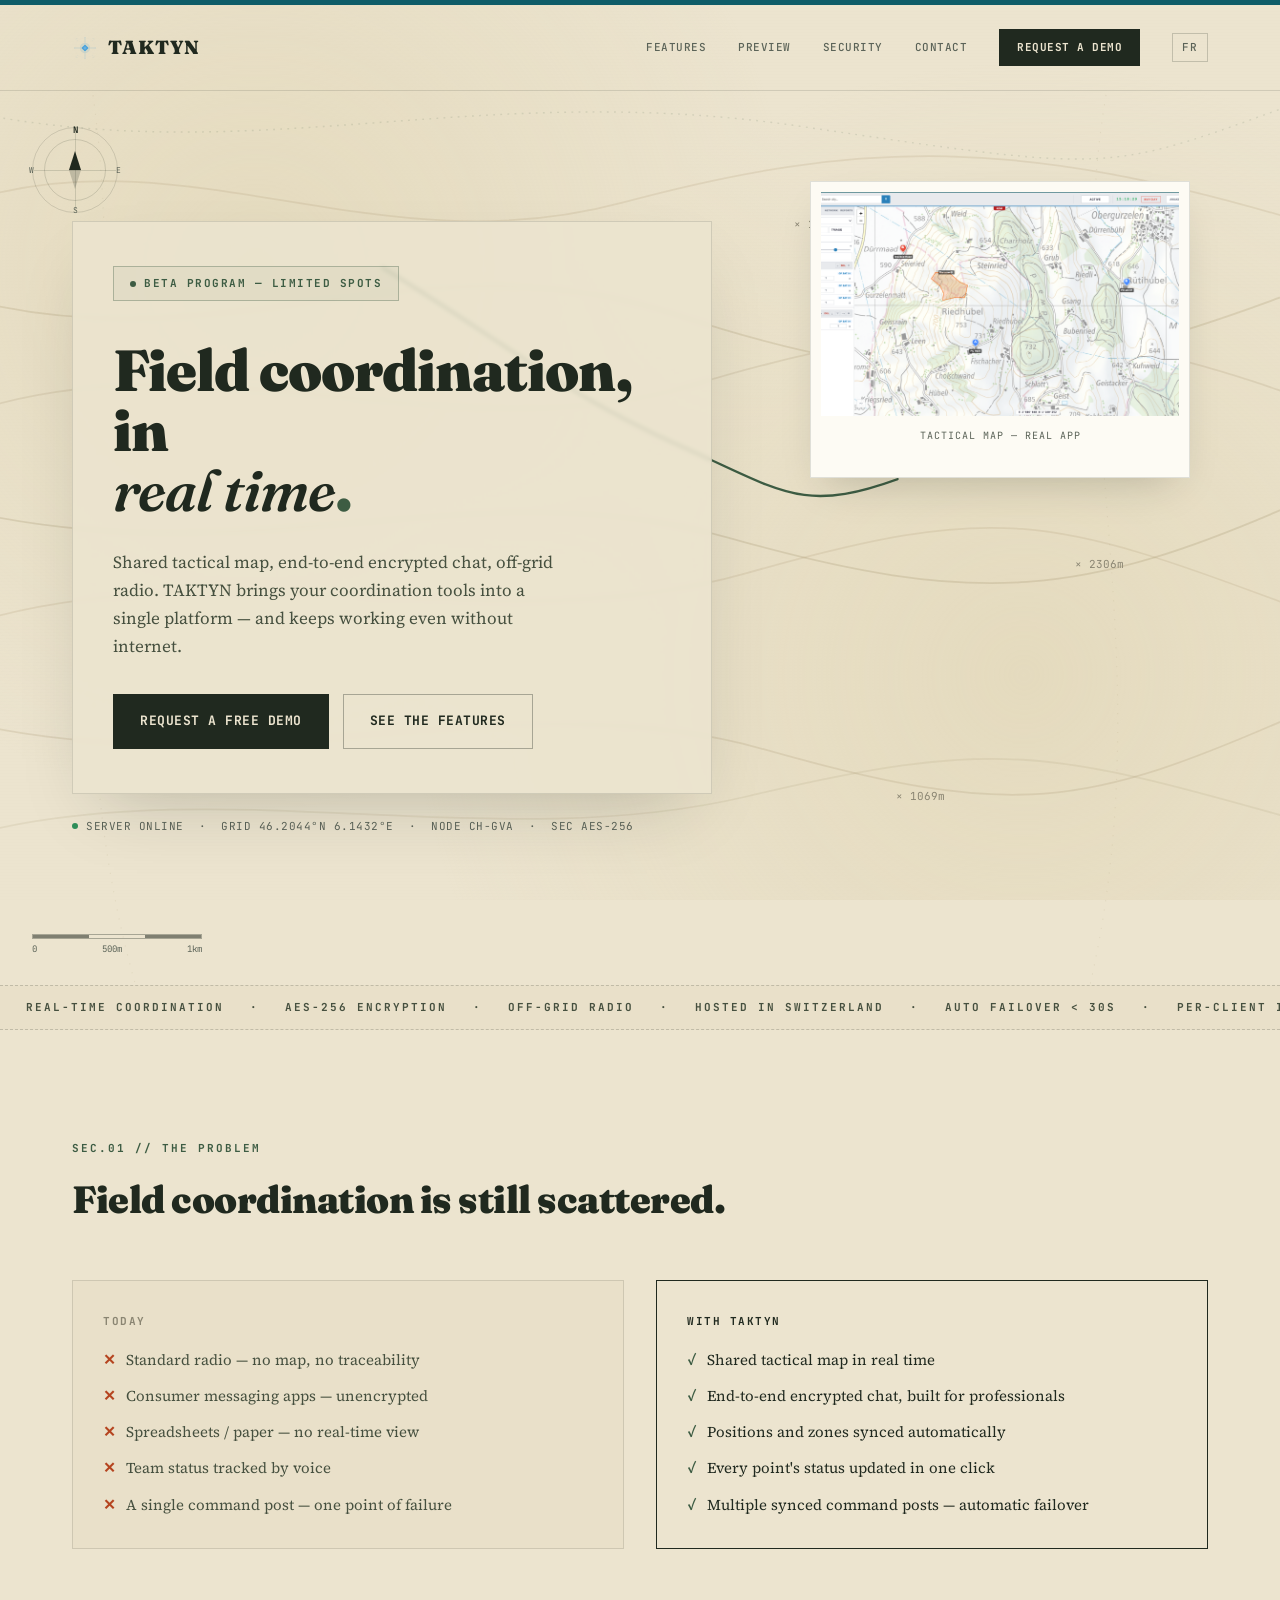
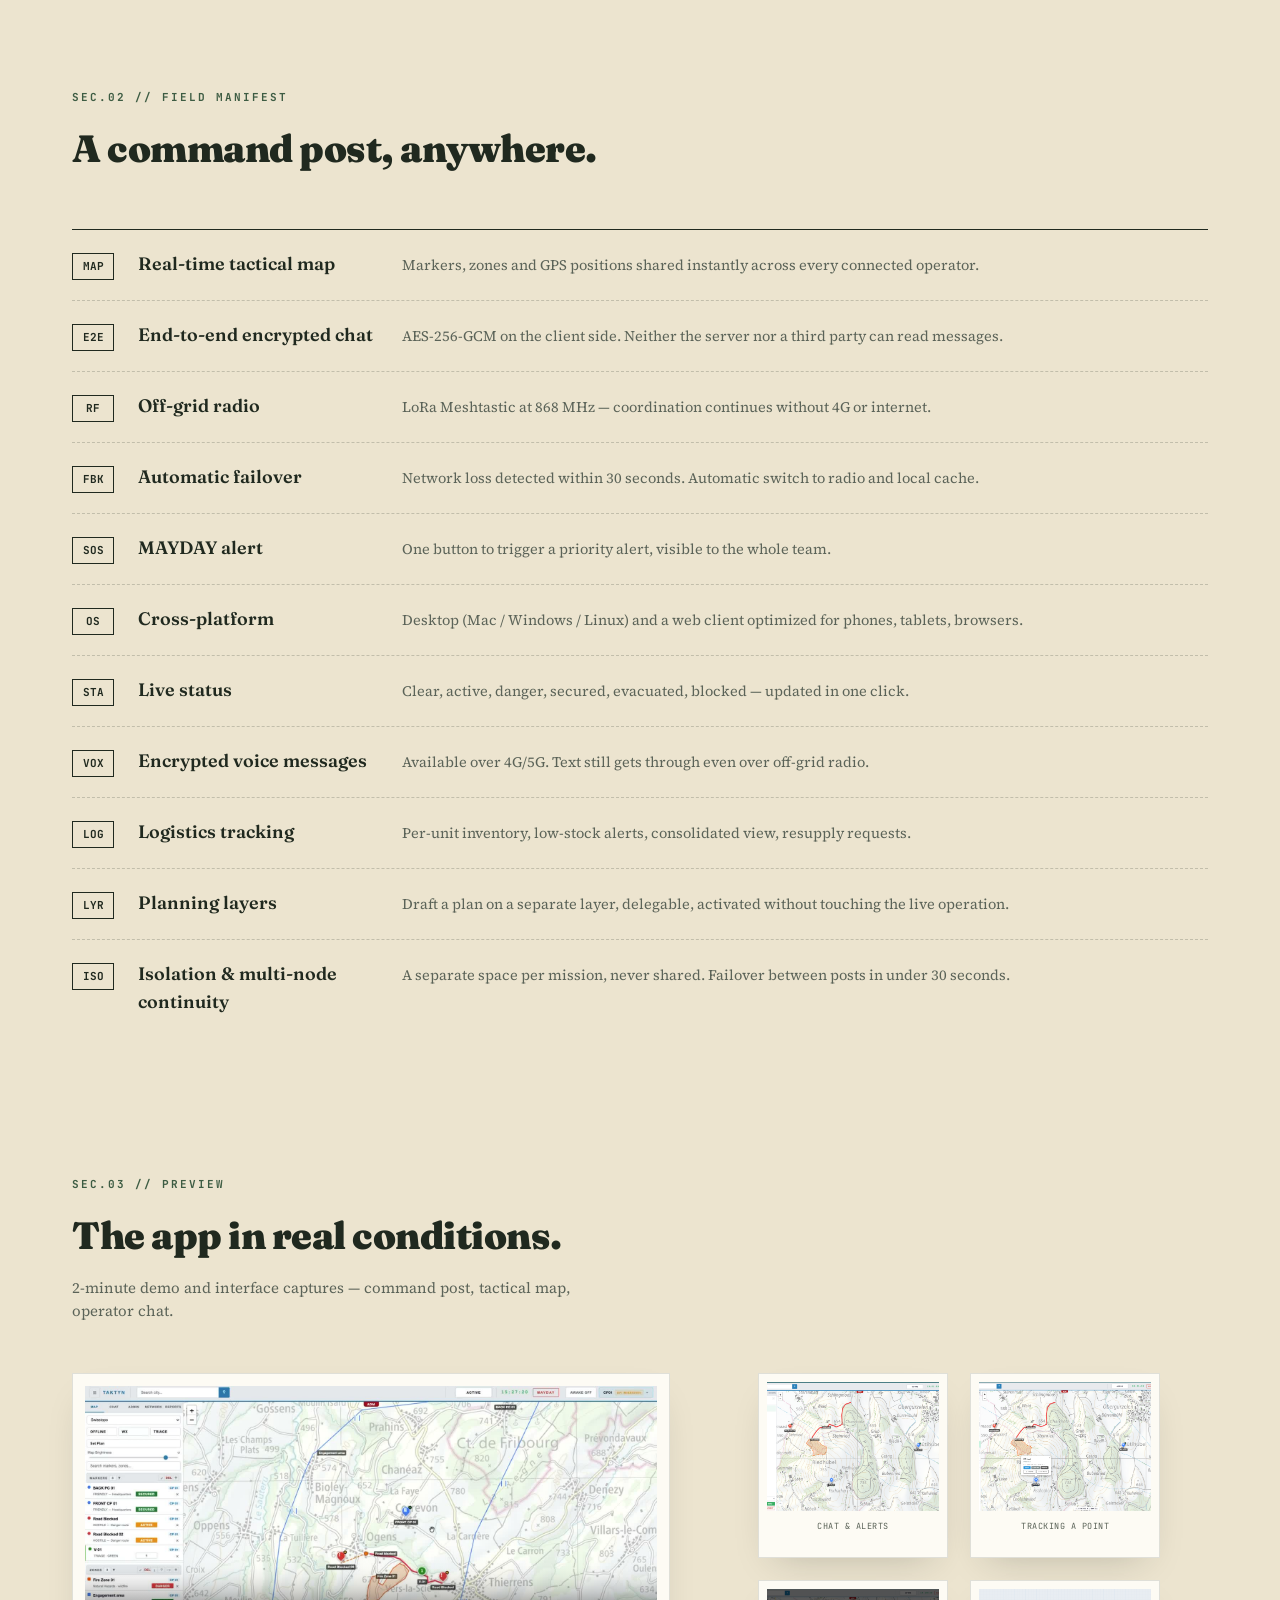
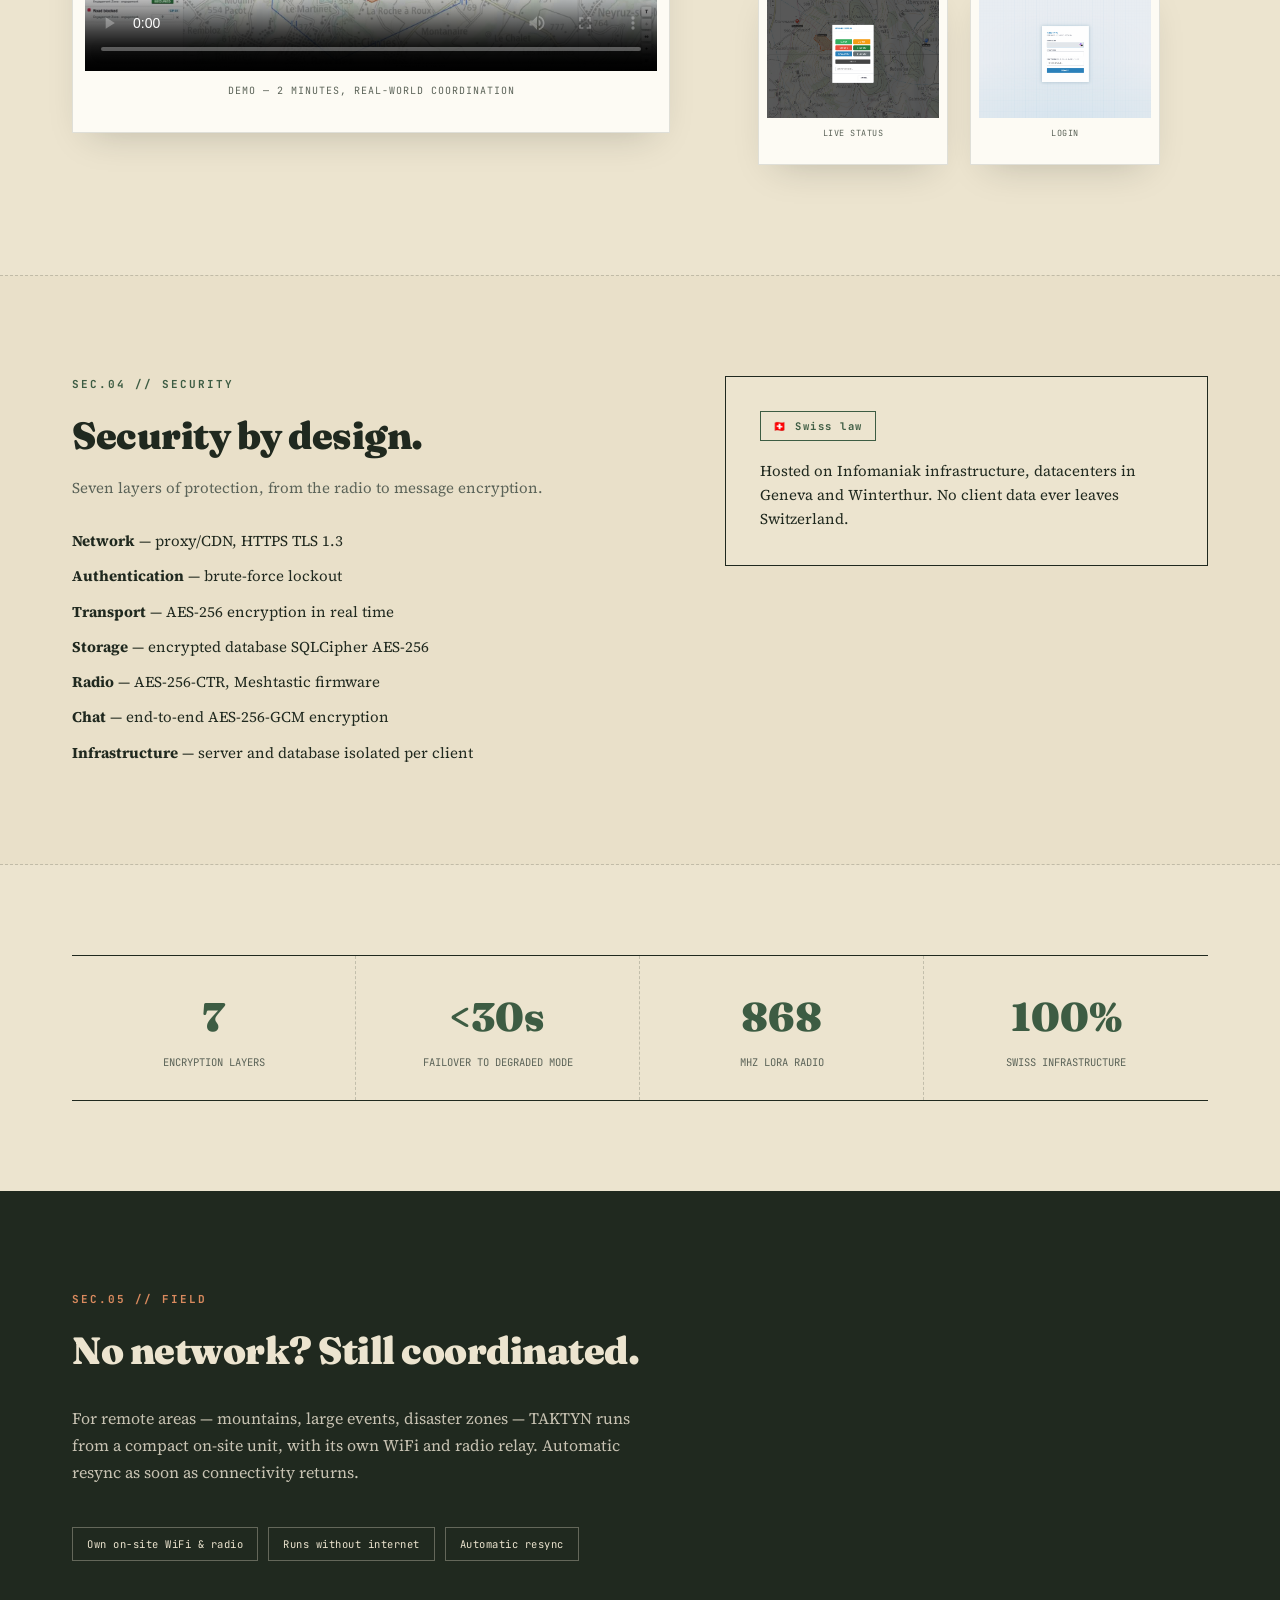
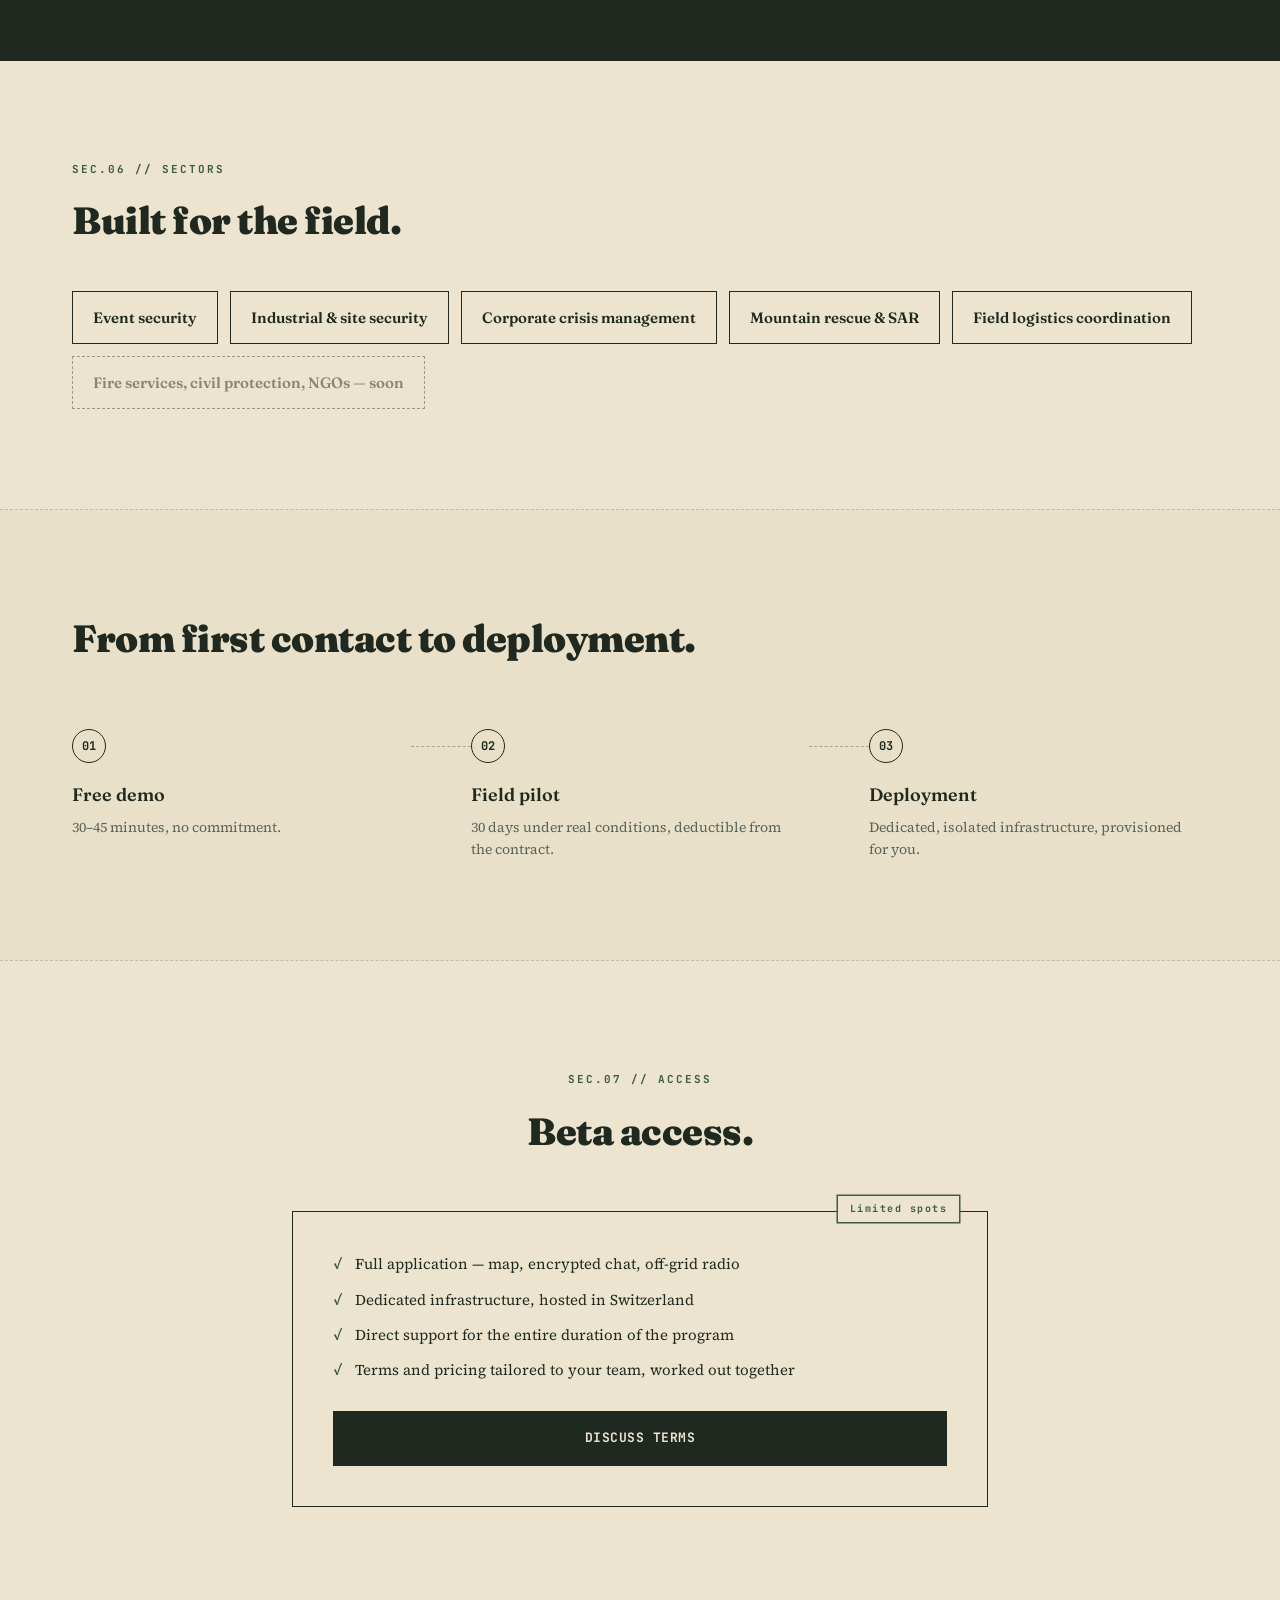
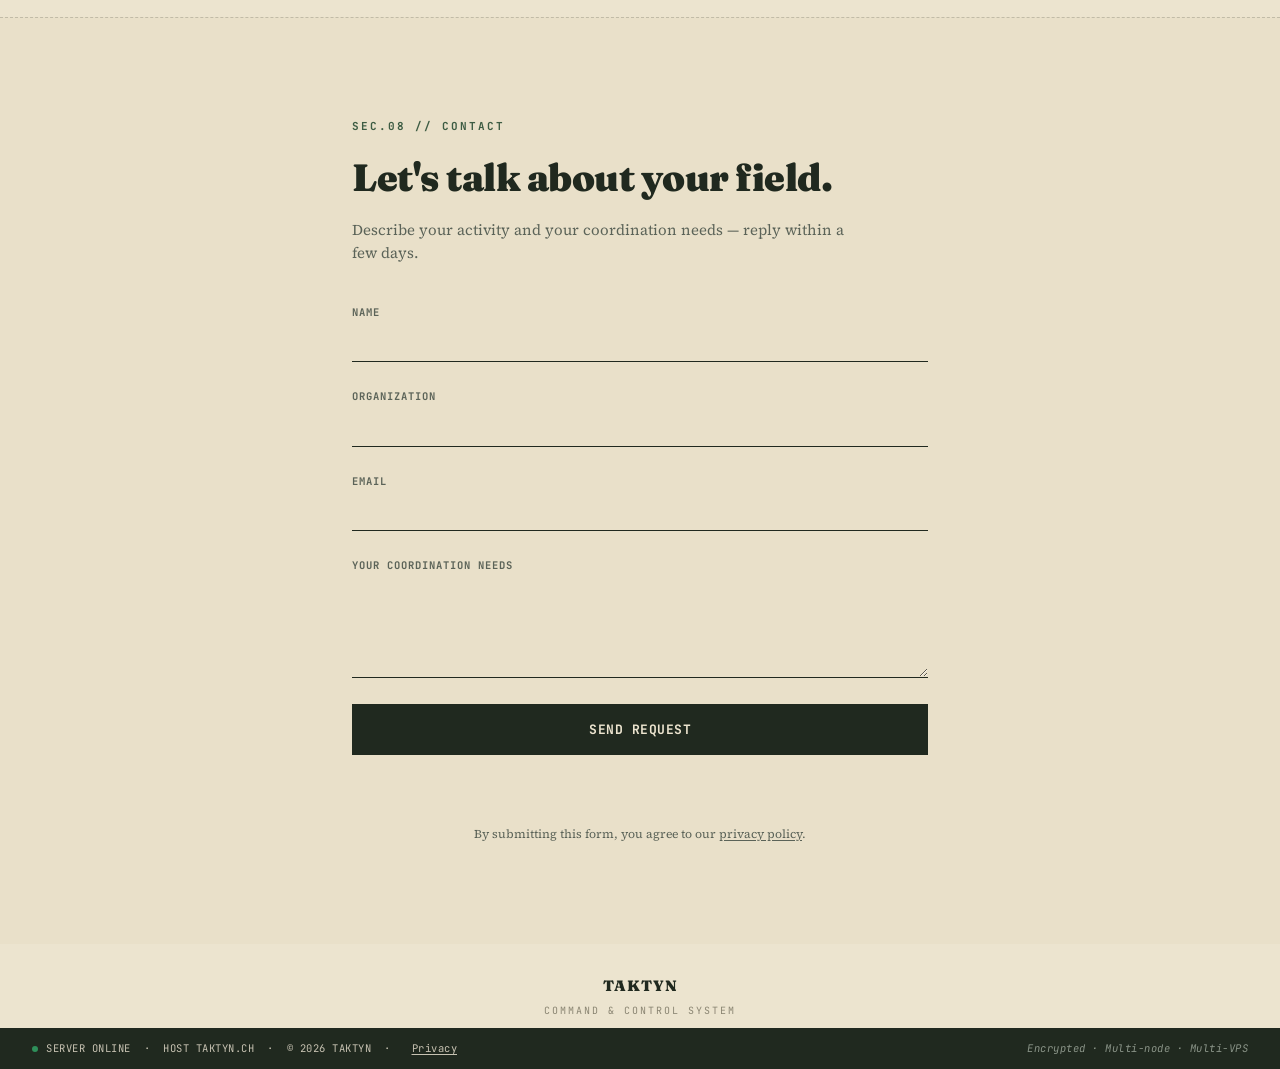
==== commit adcda2ff: "redesign: identité carte topographique / document de terrain Remplace le thème dark HUD par une dire" ====
--- a/en/index.html
+++ b/en/index.html
@@ -1,42 +1,36 @@
 <!DOCTYPE html>
 <html lang="en">
 <head>
-<script>(function(){var t=localStorage.getItem('taktyn-theme');if(t==='light')document.documentElement.setAttribute('data-theme','light');})();</script>
 <meta charset="UTF-8">
 <meta name="viewport" content="width=device-width, initial-scale=1.0">
 <title>TAKTYN — Real-time field coordination</title>
 <meta name="description" content="TAKTYN is a tactical command and coordination system for security and response teams: real-time map, encrypted chat, off-grid radio. Hosted in Switzerland.">
-<meta name="theme-color" content="#121212">
+<meta name="theme-color" content="#ece4cf">
 <link rel="icon" type="image/svg+xml" href="../assets/taktyn_logo.svg">
 <link rel="apple-touch-icon" href="../assets/icon-192.png">
 <link rel="preconnect" href="https://fonts.googleapis.com">
 <link rel="preconnect" href="https://fonts.gstatic.com" crossorigin>
-<link href="https://fonts.googleapis.com/css2?family=Chakra+Petch:wght@600;700&display=swap" rel="stylesheet">
+<link href="https://fonts.googleapis.com/css2?family=Fraunces:ital,wght@0,600;0,900;1,600&family=JetBrains+Mono:wght@500;700&family=Source+Serif+4:wght@400;600&display=swap" rel="stylesheet">
 <link rel="stylesheet" href="../css/style.css">
 </head>
 <body>
 
-<div class="scanline-overlay" aria-hidden="true"></div>
+<div class="paper-texture" aria-hidden="true"></div>
+<div class="teal-strip"></div>
 
 <!-- ═══════ HEADER ═══════ -->
 <header class="site-header" id="top">
-  <div class="wrap header-inner">
+  <div class="header-inner">
     <a class="brand" href="#top">
       <img src="../assets/taktyn_logo.svg" alt="" class="brand-mark">
       <span class="brand-name">TAKTYN</span>
     </a>
-    <div class="header-status">
-      <span class="status-dot"></span>BETA OPEN
-      <span class="header-clock" id="header-clock">--:--:--</span>
-    </div>
     <nav class="main-nav" id="main-nav">
       <a href="#features">Features</a>
-      <a href="#gallery">Preview</a>
+      <a href="#preview">Preview</a>
       <a href="#security">Security</a>
-      <a href="#sectors">Sectors</a>
-      <a href="#pricing">Beta access</a>
+      <a href="#contact">Contact</a>
       <a href="#contact" class="nav-cta">Request a demo</a>
-      <button type="button" id="theme-toggle" class="theme-toggle" aria-label="Toggle light / dark theme">☀</button>
       <a href="../index.html" class="lang-switch" lang="fr" hreflang="fr">FR</a>
     </nav>
     <button class="nav-toggle" id="nav-toggle" aria-label="Open menu" aria-expanded="false">
@@ -49,31 +43,60 @@
 
   <!-- ═══════ HERO ═══════ -->
   <section class="hero">
-    <div class="hero-grid" aria-hidden="true"></div>
-    <img src="../assets/taktyn_logo.svg" alt="" class="hero-watermark" aria-hidden="true">
-    <div class="wrap hero-inner">
-      <div class="hero-text">
-        <div class="eyebrow"><span class="dot"></span>BETA PROGRAM — LIMITED SPOTS</div>
-        <h1>Field coordination,<br>in real time<span class="accent">.</span></h1>
-        <p class="hero-sub">
-          Shared tactical map, end-to-end encrypted chat, off-grid radio.
-          TAKTYN brings your coordination tools into a single platform —
-          and keeps working even without internet.
-        </p>
+    <svg class="hero-contours" viewBox="0 0 1440 760" preserveAspectRatio="none" aria-hidden="true">
+      <path d="M-20,90 C 220,40 430,150 700,95 S 1150,40 1460,110" fill="none" stroke="#a8977230" stroke-width="1.5"/>
+      <path d="M-20,180 C 260,230 480,120 760,190 S 1180,250 1460,170" fill="none" stroke="#a8977240" stroke-width="1.5"/>
+      <path d="M-20,270 C 240,210 520,310 780,250 S 1200,190 1460,260" fill="none" stroke="#a8977235" stroke-width="1.5"/>
+      <path d="M-20,360 C 300,410 540,320 820,380 S 1220,430 1460,350" fill="none" stroke="#a8977245" stroke-width="1.5"/>
+      <path d="M-20,450 C 260,390 560,470 840,410 S 1180,360 1460,440" fill="none" stroke="#a8977230" stroke-width="1.5"/>
+      <path d="M-20,540 C 300,590 580,500 860,560 S 1220,610 1460,530" fill="none" stroke="#a8977238" stroke-width="1.5"/>
+      <path d="M-20,630 C 260,580 560,650 840,600 S 1180,560 1460,620" fill="none" stroke="#a8977228" stroke-width="1.5"/>
+      <path d="M-20,20 C 300,65 540,-10 900,30 S 1240,70 1460,10" fill="none" stroke="#3d5c4320" stroke-width="1.2" stroke-dasharray="2 6"/>
+      <path d="M100,-20 C 160,260 40,480 160,780" fill="none" stroke="#a8977225" stroke-width="1.2" stroke-dasharray="1 7"/>
+      <path d="M1250,-20 C 1180,240 1320,480 1220,780" fill="none" stroke="#a8977225" stroke-width="1.2" stroke-dasharray="1 7"/>
+      <path d="M 430,150 C 560,210 640,260 760,300 S 900,360 1010,330" fill="none" stroke="#3d5c43" stroke-width="2" stroke-linecap="round" stroke-dasharray="820" stroke-dashoffset="820" class="hero-route"/>
+    </svg>
+
+    <div class="compass-rose" aria-hidden="true">
+      <div class="ring ring--outer"></div>
+      <div class="ring ring--inner"></div>
+      <div class="axis axis--v"></div>
+      <div class="axis axis--h"></div>
+      <div class="needle needle--n"></div>
+      <div class="needle needle--s"></div>
+      <span class="label label--n">N</span>
+      <span class="label label--s">S</span>
+      <span class="label label--w">W</span>
+      <span class="label label--e">E</span>
+    </div>
+
+    <div class="elev-marker" style="left: 62%; top: 14%; animation-delay: 1200ms;" aria-hidden="true">× 1413m</div>
+    <div class="elev-marker" style="left: 84%; top: 52%; animation-delay: 1400ms;" aria-hidden="true">× 2306m</div>
+    <div class="elev-marker" style="left: 70%; top: 78%; animation-delay: 1600ms;" aria-hidden="true">× 1069m</div>
+
+    <figure class="hero-photo">
+      <img src="../assets/screenshots/02-carte-tactique.png" alt="TAKTYN tactical map with markers, an incident zone and the MAYDAY button">
+      <figcaption>Tactical map — real app</figcaption>
+    </figure>
+
+    <div class="scale-bar" aria-hidden="true">
+      <div class="ticks"><span></span><span></span><span></span></div>
+      <div class="labels"><span>0</span><span>500m</span><span>1km</span></div>
+    </div>
+
+    <div class="hero-content">
+      <div class="hero-card">
+        <div class="eyebrow"><span class="dot"></span>Beta program — limited spots</div>
+        <h1>Field coordination,<br>in<br><em>real time</em><span class="accent">.</span></h1>
+        <p class="hero-sub">Shared tactical map, end-to-end encrypted chat, off-grid radio. TAKTYN brings your coordination tools into a single platform — and keeps working even without internet.</p>
         <div class="hero-actions">
           <a href="#contact" class="btn btn-primary">Request a free demo</a>
           <a href="#features" class="btn btn-ghost">See the features</a>
         </div>
-        <div class="grid-ref">GRID 46.2044°N 6.1432°E <span>·</span> NODE CH-GVA <span>·</span> SEC AES-256</div>
-      </div>
-      <div class="terminal hud-frame" aria-hidden="true">
-        <span class="hud-corner hud-tl"></span><span class="hud-corner hud-tr"></span>
-        <span class="hud-corner hud-bl"></span><span class="hud-corner hud-br"></span>
-        <div class="terminal-bar">
-          <span class="t-dot t-red"></span><span class="t-dot t-yellow"></span><span class="t-dot t-green"></span>
-          <span class="terminal-path">operator@taktyn:~</span>
-        </div>
-        <div class="terminal-body" id="terminal-body"></div>
+      </div>
+      <div class="hero-status">
+        <span class="dot"></span>
+        SERVER ONLINE&nbsp;&nbsp;·&nbsp;&nbsp;GRID 46.2044°N 6.1432°E&nbsp;&nbsp;·&nbsp;&nbsp;NODE CH-GVA&nbsp;&nbsp;·&nbsp;&nbsp;SEC AES-256
       </div>
     </div>
   </section>
@@ -81,379 +104,210 @@
   <!-- ═══════ TICKER ═══════ -->
   <div class="ticker" aria-hidden="true">
     <div class="ticker-track">
-      <span>REAL-TIME COORDINATION</span><span class="ticker-sep">◆</span>
-      <span>AES-256 ENCRYPTION</span><span class="ticker-sep">◆</span>
-      <span>OFF-GRID RADIO</span><span class="ticker-sep">◆</span>
-      <span>HOSTED IN SWITZERLAND</span><span class="ticker-sep">◆</span>
-      <span>AUTO FAILOVER &lt; 30S</span><span class="ticker-sep">◆</span>
-      <span>PER-CLIENT ISOLATION</span><span class="ticker-sep">◆</span>
-      <span>REAL-TIME COORDINATION</span><span class="ticker-sep">◆</span>
-      <span>AES-256 ENCRYPTION</span><span class="ticker-sep">◆</span>
-      <span>OFF-GRID RADIO</span><span class="ticker-sep">◆</span>
-      <span>HOSTED IN SWITZERLAND</span><span class="ticker-sep">◆</span>
-      <span>AUTO FAILOVER &lt; 30S</span><span class="ticker-sep">◆</span>
-      <span>PER-CLIENT ISOLATION</span><span class="ticker-sep">◆</span>
+      <span>Real-time coordination</span>·<span>AES-256 encryption</span>·<span>Off-grid radio</span>·<span>Hosted in Switzerland</span>·<span>Auto failover &lt; 30s</span>·<span>Per-client isolation</span>·<span>Real-time coordination</span>·<span>AES-256 encryption</span>·<span>Off-grid radio</span>·<span>Hosted in Switzerland</span>·<span>Auto failover &lt; 30s</span>·<span>Per-client isolation</span>·
     </div>
   </div>
 
+  <!-- ═══════ PROBLEM ═══════ -->
+  <section class="problem reveal">
+    <div class="sec-num">SEC.01 // THE PROBLEM</div>
+    <h2 class="section-title">Field coordination is still scattered.</h2>
+    <div class="compare">
+      <div class="compare-col compare-before">
+        <div class="compare-head">Today</div>
+        <ul>
+          <li>Standard radio — no map, no traceability</li>
+          <li>Consumer messaging apps — unencrypted</li>
+          <li>Spreadsheets / paper — no real-time view</li>
+          <li>Team status tracked by voice</li>
+          <li>A single command post — one point of failure</li>
+        </ul>
+      </div>
+      <div class="compare-col compare-after">
+        <div class="compare-head">With TAKTYN</div>
+        <ul>
+          <li>Shared tactical map in real time</li>
+          <li>End-to-end encrypted chat, built for professionals</li>
+          <li>Positions and zones synced automatically</li>
+          <li>Every point's status updated in one click</li>
+          <li>Multiple synced command posts — automatic failover</li>
+        </ul>
+      </div>
+    </div>
+  </section>
+
+  <!-- ═══════ FEATURES ═══════ -->
+  <section class="features" id="features">
+    <div class="section-head reveal">
+      <div class="sec-num">SEC.02 // FIELD MANIFEST</div>
+      <h2 class="section-title">A command post, anywhere.</h2>
+    </div>
+
+    <div class="manifest">
+      <div class="m-row reveal-row"><div class="m-tag">MAP</div><div class="m-title">Real-time tactical map</div><div class="m-desc">Markers, zones and GPS positions shared instantly across every connected operator.</div></div>
+      <div class="m-row reveal-row"><div class="m-tag">E2E</div><div class="m-title">End-to-end encrypted chat</div><div class="m-desc">AES-256-GCM on the client side. Neither the server nor a third party can read messages.</div></div>
+      <div class="m-row reveal-row"><div class="m-tag">RF</div><div class="m-title">Off-grid radio</div><div class="m-desc">LoRa Meshtastic at 868 MHz — coordination continues without 4G or internet.</div></div>
+      <div class="m-row reveal-row"><div class="m-tag">FBK</div><div class="m-title">Automatic failover</div><div class="m-desc">Network loss detected within 30 seconds. Automatic switch to radio and local cache.</div></div>
+      <div class="m-row reveal-row"><div class="m-tag">SOS</div><div class="m-title">MAYDAY alert</div><div class="m-desc">One button to trigger a priority alert, visible to the whole team.</div></div>
+      <div class="m-row reveal-row"><div class="m-tag">OS</div><div class="m-title">Cross-platform</div><div class="m-desc">Desktop (Mac / Windows / Linux) and a web client optimized for phones, tablets, browsers.</div></div>
+      <div class="m-row reveal-row"><div class="m-tag">STA</div><div class="m-title">Live status</div><div class="m-desc">Clear, active, danger, secured, evacuated, blocked — updated in one click.</div></div>
+      <div class="m-row reveal-row"><div class="m-tag">VOX</div><div class="m-title">Encrypted voice messages</div><div class="m-desc">Available over 4G/5G. Text still gets through even over off-grid radio.</div></div>
+      <div class="m-row reveal-row"><div class="m-tag">LOG</div><div class="m-title">Logistics tracking</div><div class="m-desc">Per-unit inventory, low-stock alerts, consolidated view, resupply requests.</div></div>
+      <div class="m-row reveal-row"><div class="m-tag">LYR</div><div class="m-title">Planning layers</div><div class="m-desc">Draft a plan on a separate layer, delegable, activated without touching the live operation.</div></div>
+      <div class="m-row reveal-row"><div class="m-tag">ISO</div><div class="m-title">Isolation &amp; multi-node continuity</div><div class="m-desc">A separate space per mission, never shared. Failover between posts in under 30 seconds.</div></div>
+    </div>
+  </section>
+
+  <!-- ═══════ PREVIEW ═══════ -->
+  <section class="gallery reveal" id="preview">
+    <div class="section-head">
+      <div class="sec-num">SEC.03 // PREVIEW</div>
+      <h2 class="section-title">The app in real conditions.</h2>
+      <p class="section-sub">2-minute demo and interface captures — command post, tactical map, operator chat.</p>
+    </div>
+
+    <div class="gallery-row">
+      <figure class="gallery-video">
+        <video controls preload="metadata" poster="../assets/demo-poster.jpg" playsinline>
+          <source src="../assets/demo.mp4" type="video/mp4">
+          Your browser does not support video playback.
+        </video>
+        <figcaption>Demo — 2 minutes, real-world coordination</figcaption>
+      </figure>
+      <div class="gallery-photos">
+        <figure class="gallery-photo">
+          <img src="../assets/screenshots/05-chat.png" alt="TAKTYN chat panel with a broadcast message and urgent button">
+          <figcaption>Chat &amp; alerts</figcaption>
+        </figure>
+        <figure class="gallery-photo">
+          <img src="../assets/screenshots/03-marqueur-actions.png" alt="Marker detail panel with Edit, Status, Photo, Tasks, History actions">
+          <figcaption>Tracking a point</figcaption>
+        </figure>
+        <figure class="gallery-photo">
+          <img src="../assets/screenshots/04-statut-marqueur.png" alt="Marker status picker">
+          <figcaption>Live status</figcaption>
+        </figure>
+        <figure class="gallery-photo">
+          <img src="../assets/screenshots/01-login.png" alt="TAKTYN login screen — Command & Control System">
+          <figcaption>Login</figcaption>
+        </figure>
+      </div>
+    </div>
+  </section>
+
+  <!-- ═══════ SECURITY ═══════ -->
+  <section class="security" id="security">
+    <div class="security-inner">
+      <div class="security-text reveal">
+        <div class="sec-num">SEC.04 // SECURITY</div>
+        <h2 class="section-title">Security by design.</h2>
+        <p class="section-sub">Seven layers of protection, from the radio to message encryption.</p>
+        <ul class="security-list">
+          <li><strong>Network</strong> — proxy/CDN, HTTPS TLS 1.3</li>
+          <li><strong>Authentication</strong> — brute-force lockout</li>
+          <li><strong>Transport</strong> — AES-256 encryption in real time</li>
+          <li><strong>Storage</strong> — encrypted database SQLCipher AES-256</li>
+          <li><strong>Radio</strong> — AES-256-CTR, Meshtastic firmware</li>
+          <li><strong>Chat</strong> — end-to-end AES-256-GCM encryption</li>
+          <li><strong>Infrastructure</strong> — server and database isolated per client</li>
+        </ul>
+      </div>
+      <div class="security-card reveal">
+        <div class="security-card-inner">
+          <div class="security-stamp">🇨🇭 Swiss law</div>
+          <p>Hosted on Infomaniak infrastructure, datacenters in Geneva and Winterthur. No client data ever leaves Switzerland.</p>
+        </div>
+      </div>
+    </div>
+  </section>
+
   <!-- ═══════ STATS ═══════ -->
-  <section class="stats-bar">
-    <div class="wrap stats-grid">
+  <section class="stats reveal">
+    <div class="stats-grid">
       <div class="stat"><span class="stat-num">7</span><span class="stat-lbl">encryption layers</span></div>
       <div class="stat"><span class="stat-num">&lt;30s</span><span class="stat-lbl">failover to degraded mode</span></div>
-      <div class="stat"><span class="stat-num">868</span><span class="stat-lbl">MHz — off-grid LoRa radio</span></div>
-      <div class="stat"><span class="stat-num">100%</span><span class="stat-lbl">infrastructure in Switzerland</span></div>
-    </div>
-  </section>
-
-  <!-- ═══════ PROBLEM ═══════ -->
-  <section class="problem">
-    <div class="wrap">
-      <div class="sec-num">SEC.01 // THE PROBLEM</div>
-      <h2 class="section-title">Field coordination is still scattered</h2>
-      <div class="compare">
-        <div class="compare-col compare-before">
-          <div class="compare-head">TODAY</div>
-          <ul>
-            <li>Standard radio — no map, no traceability</li>
-            <li>Consumer messaging apps — unencrypted, unprofessional</li>
-            <li>Spreadsheets / paper — no real-time view of the field</li>
-            <li>Dead zones — total loss of coordination</li>
-            <li>Team status tracked by voice — no overall picture</li>
-            <li>A single command post — one point of failure</li>
-          </ul>
-        </div>
-        <div class="compare-arrow">→</div>
-        <div class="compare-col compare-after">
-          <div class="compare-head">WITH TAKTYN</div>
-          <ul>
-            <li>Shared tactical map in real time</li>
-            <li>End-to-end encrypted chat, built for professionals</li>
-            <li>Positions and zones synced automatically</li>
-            <li>Backup LoRa radio — coordination never stops</li>
-            <li>Every point's status updated in one click, visible to all</li>
-            <li>Multiple synced command posts — automatic failover</li>
-          </ul>
-        </div>
-      </div>
-    </div>
-  </section>
-
-  <!-- ═══════ FEATURES ═══════ -->
-  <section class="features" id="features">
-    <div class="wrap">
-      <div class="section-head">
-        <div class="sec-num">SEC.02 // FEATURES</div>
-        <h2 class="section-title">A command post, anywhere</h2>
-        <p class="section-sub">Desktop, tablet or browser — the same map, in real time, for the whole team.</p>
-      </div>
-      <div class="features-grid">
-        <article class="feature-card feature-card--hero">
-          <div class="f-icon">MAP</div>
-          <h3>Real-time tactical map</h3>
-          <p>Markers, zones and GPS positions shared instantly across every connected operator — the same tactical picture, for everyone, down to the second.</p>
-        </article>
-        <article class="feature-card">
-          <div class="f-icon">E2E</div>
-          <h3>End-to-end encrypted chat</h3>
-          <p>Messages encrypted with AES-256-GCM on the client side. Neither the server nor a third party can read them.</p>
-        </article>
-        <article class="feature-card">
-          <div class="f-icon">RF</div>
-          <h3>Off-grid radio</h3>
-          <p>LoRa Meshtastic communication at 868 MHz — coordination continues even without 4G or internet.</p>
-        </article>
-        <article class="feature-card">
-          <div class="f-icon">FBK</div>
-          <h3>Automatic failover</h3>
-          <p>Network loss detected within 30 seconds. Automatic switch to radio and local cache.</p>
-        </article>
-        <article class="feature-card">
-          <div class="f-icon">SOS</div>
-          <h3>MAYDAY alert</h3>
-          <p>One button to trigger a priority alert, instantly visible to the whole team.</p>
-        </article>
-        <article class="feature-card">
-          <div class="f-icon">OS</div>
-          <h3>Cross-platform</h3>
-          <p>Desktop app (Mac / Windows / Linux) and a web client optimized for Android phones and tablets, or any browser.</p>
-        </article>
-        <article class="feature-card">
-          <div class="f-icon">STA</div>
-          <h3>Live status</h3>
-          <p>Every point (clear, active, danger, secured, evacuated, blocked) updates in one click.</p>
-        </article>
-        <article class="feature-card">
-          <div class="f-icon">VOX</div>
-          <h3>Encrypted voice messages</h3>
-          <p>Send a voice message straight in the chat, encrypted like everything else — available over 4G/5G. Text still gets through even over off-grid radio.</p>
-        </article>
-        <article class="feature-card feature-card--third">
-          <div class="f-icon">LOG</div>
-          <h3>Logistics tracking</h3>
-          <p>Every unit tracks its own inventory — vehicles, personnel, supplies — with automatic low-stock alerts. A consolidated view for the command post, plus resupply request handling.</p>
-        </article>
-        <article class="feature-card feature-card--third">
-          <div class="f-icon">LYR</div>
-          <h3>Planning layers</h3>
-          <p>Draft a plan on a separate layer — markers, zones — without touching the live operation. Delegate it to a subordinate to plan their part, then activate it to merge it in live.</p>
-        </article>
-        <article class="feature-card feature-card--wide">
-          <div class="f-icon">ISO</div>
-          <div class="fc-wide-text">
-            <h3>Per-operation isolation &amp; multi-node continuity</h3>
-            <p>Every mission — and every client — has its own space, never shared. Multiple command posts stay continuously in sync; if one goes down, devices automatically switch to another in under 30 seconds, with no data loss.</p>
-          </div>
-        </article>
-      </div>
-    </div>
-  </section>
-
-  <!-- ═══════ GALLERY ═══════ -->
-  <section class="gallery" id="gallery">
-    <div class="wrap">
-      <div class="section-head">
-        <div class="sec-num">SEC.03 // PREVIEW</div>
-        <h2 class="section-title">The app in real conditions</h2>
-        <p class="section-sub">Interface captures — command post, tactical map, operator chat.</p>
-      </div>
-      <div class="gallery-grid gallery-grid--shots">
-        <figure class="gallery-shot gallery-shot--video">
-          <video controls preload="metadata" poster="../assets/demo-poster.jpg" playsinline>
-            <source src="../assets/demo.mp4" type="video/mp4">
-            Your browser does not support video playback.
-          </video>
-          <figcaption class="gallery-shot-cap">DEMO — 2 minutes, real-world coordination</figcaption>
-        </figure>
-        <figure class="gallery-shot gallery-shot--wide">
-          <img src="../assets/screenshots/02-carte-tactique.png" alt="TAKTYN tactical map with markers, an incident zone and the MAYDAY button">
-          <figcaption class="gallery-shot-cap">TACTICAL MAP — markers, zones, routes in real time</figcaption>
-        </figure>
-        <figure class="gallery-shot">
-          <img src="../assets/screenshots/05-chat.png" alt="TAKTYN chat panel with a broadcast message and urgent button">
-          <figcaption class="gallery-shot-cap">CHAT — broadcast and urgent messaging</figcaption>
-        </figure>
-        <figure class="gallery-shot">
-          <img src="../assets/screenshots/03-marqueur-actions.png" alt="Marker detail panel with Edit, Status, Photo, Tasks, History actions">
-          <figcaption class="gallery-shot-cap">TRACKING A POINT — status, tasks, photo, history</figcaption>
-        </figure>
-        <figure class="gallery-shot">
-          <img src="../assets/screenshots/04-statut-marqueur.png" alt="Marker status picker: clear, active, danger, secured, evacuated, blocked">
-          <figcaption class="gallery-shot-cap">LIVE STATUS — updated in one click, visible to the whole team</figcaption>
-        </figure>
-        <figure class="gallery-shot">
-          <img src="../assets/screenshots/01-login.png" alt="TAKTYN login screen — Command &amp; Control System">
-          <figcaption class="gallery-shot-cap">LOGIN — username, password, field station</figcaption>
-        </figure>
-      </div>
-    </div>
-  </section>
-
-  <!-- ═══════ SECURITY ═══════ -->
-  <section class="security" id="security">
-    <div class="wrap security-inner">
-      <div class="security-text">
-        <div class="section-head">
-          <div class="sec-num">SEC.04 // SECURITY</div>
-          <h2 class="section-title">Security by design</h2>
-          <p class="section-sub">Seven layers of protection, from the radio to message encryption.</p>
-        </div>
-        <ul class="security-list">
-          <li><strong>Network</strong> — proxy/CDN, HTTPS TLS 1.3</li>
-          <li><strong>Authentication</strong> — password, session, brute-force lockout</li>
-          <li><strong>Transport</strong> — AES-256 encryption on real-time links</li>
-          <li><strong>Storage</strong> — encrypted database (SQLCipher AES-256)</li>
-          <li><strong>Radio</strong> — AES-256-CTR at the Meshtastic firmware level</li>
-          <li><strong>Chat</strong> — end-to-end AES-256-GCM encryption</li>
-          <li><strong>Infrastructure</strong> — a separate server and database per client, never shared</li>
-        </ul>
-      </div>
-      <div class="security-card">
-        <div class="sc-badge">🇨🇭</div>
-        <h3>Data governed by Swiss law</h3>
-        <p>Hosted on Infomaniak infrastructure, datacenters in Geneva and Winterthur. No client data ever leaves Switzerland.</p>
-      </div>
-    </div>
-  </section>
-
-  <!-- ═══════ FIELD RACK ═══════ -->
-  <section class="field-rack">
-    <div class="wrap">
-      <div class="field-rack-card hud-frame">
-        <span class="hud-corner hud-tl"></span><span class="hud-corner hud-tr"></span>
-        <span class="hud-corner hud-bl"></span><span class="hud-corner hud-br"></span>
-        <div class="fr-icon">RCK</div>
-        <div class="fr-text">
-          <div class="sec-num">SEC.05 // FIELD</div>
-          <h2 class="section-title">No network? Still coordinated.</h2>
-          <p>For operations in remote areas — mountains, large events, disaster zones — TAKTYN can run from a compact on-site unit, with its own WiFi network and radio relay. The whole team stays coordinated even during a total outage, and everything automatically syncs back to the cloud once connectivity returns.</p>
-        </div>
-        <div class="fr-badges">
-          <span>Own on-site WiFi &amp; radio</span>
-          <span>Runs without internet</span>
-          <span>Automatic resync</span>
-        </div>
-      </div>
-
-      <figure class="field-diagram hud-frame">
-        <span class="hud-corner hud-tl"></span><span class="hud-corner hud-tr"></span>
-        <span class="hud-corner hud-bl"></span><span class="hud-corner hud-br"></span>
-        <svg viewBox="0 0 920 500" role="img" aria-label="Diagram: field devices coordinate over local radio even without internet; cloud command posts sync with each other for redundancy." font-family="var(--mono)" fill="var(--text-dim)">
-          <defs>
-            <marker id="tk-arrow" viewBox="0 0 10 10" refX="8" refY="5" markerWidth="6" markerHeight="6" orient="auto-start-reverse">
-              <path d="M0,0 L10,5 L0,10 z" fill="var(--text-dim)"></path>
-            </marker>
-          </defs>
-
-          <!-- cloud tier group -->
-          <rect x="100" y="40" width="720" height="110" rx="10" fill="none" stroke="var(--border)" stroke-dasharray="4 4"></rect>
-          <text x="112" y="30" font-size="10.5" letter-spacing="1.5" fill="var(--text-dim)">CLOUD · SWITZERLAND</text>
-
-          <rect x="150" y="68" width="200" height="64" rx="6" fill="var(--bg-panel)" stroke="var(--border)"></rect>
-          <g transform="translate(168,84)" stroke="var(--text-main)" stroke-width="1.1" fill="none">
-            <rect x="0" y="0" width="16" height="16" rx="2"></rect>
-            <line x1="3" y1="4" x2="13" y2="4"></line>
-            <line x1="3" y1="8" x2="13" y2="8"></line>
-            <line x1="3" y1="12" x2="9" y2="12"></line>
-          </g>
-          <text x="196" y="96" font-size="12" font-weight="700" fill="var(--text-main)">CLOUD SERVER</text>
-          <text x="196" y="112" font-size="10">PRIMARY</text>
-
-          <rect x="570" y="68" width="200" height="64" rx="6" fill="var(--bg-panel)" stroke="var(--border)"></rect>
-          <g transform="translate(588,84)" stroke="var(--text-main)" stroke-width="1.1" fill="none">
-            <rect x="0" y="0" width="16" height="16" rx="2"></rect>
-            <line x1="3" y1="4" x2="13" y2="4"></line>
-            <line x1="3" y1="8" x2="13" y2="8"></line>
-            <line x1="3" y1="12" x2="9" y2="12"></line>
-          </g>
-          <text x="616" y="96" font-size="12" font-weight="700" fill="var(--text-main)">CLOUD SERVER</text>
-          <text x="616" y="112" font-size="10">SECONDARY</text>
-
-          <line x1="352" y1="100" x2="568" y2="100" stroke="var(--text-dim)" stroke-width="1.4" marker-start="url(#tk-arrow)" marker-end="url(#tk-arrow)"></line>
-          <text x="460" y="90" font-size="10.5" text-anchor="middle" letter-spacing="1">SYNC ~20S</text>
-
-          <!-- field tier group -->
-          <rect x="40" y="220" width="840" height="260" rx="10" fill="none" stroke="var(--border)" stroke-dasharray="4 4"></rect>
-          <text x="52" y="212" font-size="10.5" letter-spacing="1.5" fill="var(--text-dim)">ON SITE — NO INTERNET REQUIRED</text>
-
-          <line x1="250" y1="132" x2="250" y2="260" stroke="var(--text-dim)" stroke-width="1.4" stroke-dasharray="5 5" marker-start="url(#tk-arrow)" marker-end="url(#tk-arrow)"></line>
-          <text x="264" y="188" font-size="10.5" letter-spacing="0.5">4G / INTERNET</text>
-          <text x="264" y="202" font-size="10.5" letter-spacing="0.5">WHEN AVAILABLE</text>
-
-          <rect x="150" y="260" width="200" height="64" rx="6" fill="var(--bg-panel)" stroke="var(--accent)"></rect>
-          <g transform="translate(168,276)" stroke="var(--accent)" stroke-width="1.2" fill="none">
-            <line x1="8" y1="16" x2="8" y2="2"></line>
-            <path d="M4,7 Q8,3 12,7"></path>
-            <path d="M1,10 Q8,2 15,10"></path>
-            <circle cx="8" cy="2" r="1.4" fill="var(--accent)" stroke="none"></circle>
-          </g>
-          <text x="196" y="288" font-size="12" font-weight="700" fill="var(--text-main)">FIELD NODE</text>
-          <text x="196" y="304" font-size="10">LOCAL WIFI + RADIO RELAY</text>
-
-          <g stroke="var(--accent)" stroke-width="1.4">
-            <line x1="250" y1="324" x2="110" y2="420"></line>
-            <line x1="250" y1="324" x2="250" y2="420"></line>
-            <line x1="250" y1="324" x2="390" y2="420"></line>
-            <line x1="390" y1="420" x2="560" y2="420"></line>
-          </g>
-
-          <g fill="var(--accent-dim)" stroke="var(--accent)" stroke-width="1.5">
-            <polygon points="110,411 119,420 110,429 101,420"></polygon>
-            <polygon points="250,411 259,420 250,429 241,420"></polygon>
-            <polygon points="390,411 399,420 390,429 381,420"></polygon>
-            <polygon points="560,411 569,420 560,429 551,420"></polygon>
-          </g>
-          <g fill="var(--accent)">
-            <circle cx="110" cy="420" r="2"></circle>
-            <circle cx="250" cy="420" r="2"></circle>
-            <circle cx="390" cy="420" r="2"></circle>
-            <circle cx="560" cy="420" r="2"></circle>
-          </g>
-
-          <text x="110" y="448" font-size="10" text-anchor="middle">DESKTOP</text>
-          <text x="250" y="448" font-size="10" text-anchor="middle">TABLET</text>
-          <text x="390" y="448" font-size="10" text-anchor="middle">RADIO ONLY</text>
-          <text x="560" y="448" font-size="10" text-anchor="middle">RADIO ONLY</text>
-
-          <text x="460" y="472" font-size="10.5" text-anchor="middle" letter-spacing="0.5" fill="var(--text-main)">RADIO MESH · 868 MHz — ALWAYS ON, NO INTERNET NEEDED</text>
-        </svg>
-        <figcaption>Field devices keep coordinating over local radio even if the link to the cloud drops — every command post stays synced, with no single point of failure.</figcaption>
-      </figure>
+      <div class="stat"><span class="stat-num">868</span><span class="stat-lbl">MHz LoRa radio</span></div>
+      <div class="stat"><span class="stat-num">100%</span><span class="stat-lbl">Swiss infrastructure</span></div>
+    </div>
+  </section>
+
+  <!-- ═══════ TERRAIN ═══════ -->
+  <section class="terrain reveal">
+    <div class="terrain-inner">
+      <div class="sec-num">SEC.05 // FIELD</div>
+      <h2 class="section-title">No network? Still coordinated.</h2>
+      <p>For remote areas — mountains, large events, disaster zones — TAKTYN runs from a compact on-site unit, with its own WiFi and radio relay. Automatic resync as soon as connectivity returns.</p>
+      <div class="terrain-badges">
+        <span>Own on-site WiFi &amp; radio</span>
+        <span>Runs without internet</span>
+        <span>Automatic resync</span>
+      </div>
     </div>
   </section>
 
   <!-- ═══════ SECTORS ═══════ -->
-  <section class="sectors" id="sectors">
-    <div class="wrap">
-      <div class="section-head">
-        <div class="sec-num">SEC.06 // SECTORS</div>
-        <h2 class="section-title">Built for the field</h2>
-        <p class="section-sub">TAKTYN fits teams that need to coordinate operations under real conditions.</p>
-      </div>
-      <div class="sectors-grid">
-        <div class="sector-card">Event security</div>
-        <div class="sector-card">Industrial &amp; site security</div>
-        <div class="sector-card">Corporate crisis management</div>
-        <div class="sector-card">Mountain rescue &amp; SAR</div>
-        <div class="sector-card">Field logistics coordination</div>
-        <div class="sector-card sector-card--muted">Fire services, civil protection, NGOs <span>soon</span></div>
-      </div>
+  <section class="sectors reveal">
+    <div class="sec-num">SEC.06 // SECTORS</div>
+    <h2 class="section-title">Built for the field.</h2>
+    <div class="sectors-grid">
+      <div class="sector-card">Event security</div>
+      <div class="sector-card">Industrial &amp; site security</div>
+      <div class="sector-card">Corporate crisis management</div>
+      <div class="sector-card">Mountain rescue &amp; SAR</div>
+      <div class="sector-card">Field logistics coordination</div>
+      <div class="sector-card sector-card--muted">Fire services, civil protection, NGOs — soon</div>
     </div>
   </section>
 
   <!-- ═══════ PROCESS ═══════ -->
-  <section class="process">
-    <div class="wrap">
-      <div class="sec-num">SEC.07 // PROCESS</div>
-      <h2 class="section-title">From first contact to deployment</h2>
+  <section class="process reveal">
+    <div class="process-inner">
+      <h2 class="section-title">From first contact to deployment.</h2>
       <div class="process-steps">
         <div class="step">
           <div class="step-num">01</div>
           <h3>Free demo</h3>
-          <p>30 to 45 minutes, tailored to your activity — no commitment.</p>
-        </div>
+          <p>30–45 minutes, no commitment.</p>
+        </div>
+        <div class="step-connector"></div>
         <div class="step">
           <div class="step-num">02</div>
           <h3>Field pilot</h3>
-          <p>30 days under real conditions with your team, deductible from the contract.</p>
-        </div>
+          <p>30 days under real conditions, deductible from the contract.</p>
+        </div>
+        <div class="step-connector"></div>
         <div class="step">
           <div class="step-num">03</div>
           <h3>Deployment</h3>
-          <p>Dedicated, isolated infrastructure, provisioned for your organization.</p>
-        </div>
-      </div>
-    </div>
-  </section>
-
-  <!-- ═══════ PRICING ═══════ -->
-  <section class="pricing" id="pricing">
-    <div class="wrap">
-      <div class="section-head">
-        <div class="sec-num">SEC.08 // ACCESS</div>
-        <h2 class="section-title">Beta access</h2>
-        <p class="section-sub">Open to a limited number of partners. Preferential rate set based on team size.</p>
-      </div>
-      <div class="pricing-card hud-frame">
-        <span class="hud-corner hud-tl"></span><span class="hud-corner hud-tr"></span>
-        <span class="hud-corner hud-bl"></span><span class="hud-corner hud-br"></span>
-        <div class="pricing-badge">BETA — LIMITED SPOTS</div>
-        <ul class="pricing-features">
-          <li>Full application — map, encrypted chat, off-grid radio</li>
-          <li>Dedicated infrastructure, hosted in Switzerland</li>
-          <li>Direct support for the entire duration of the program</li>
-          <li>Terms and pricing tailored to your team, worked out together</li>
-        </ul>
-        <a href="#contact" class="btn btn-primary btn-block">Discuss terms</a>
-      </div>
+          <p>Dedicated, isolated infrastructure, provisioned for you.</p>
+        </div>
+      </div>
+    </div>
+  </section>
+
+  <!-- ═══════ ACCESS ═══════ -->
+  <section class="pricing reveal">
+    <div class="section-head">
+      <div class="sec-num">SEC.07 // ACCESS</div>
+      <h2 class="section-title">Beta access.</h2>
+    </div>
+    <div class="pricing-card">
+      <div class="pricing-badge">Limited spots</div>
+      <ul class="pricing-features">
+        <li>Full application — map, encrypted chat, off-grid radio</li>
+        <li>Dedicated infrastructure, hosted in Switzerland</li>
+        <li>Direct support for the entire duration of the program</li>
+        <li>Terms and pricing tailored to your team, worked out together</li>
+      </ul>
+      <a href="#contact" class="btn btn-primary btn-block">Discuss terms</a>
     </div>
   </section>
 
   <!-- ═══════ CONTACT ═══════ -->
-  <section class="contact" id="contact">
-    <div class="wrap contact-inner">
-      <div class="sec-num">SEC.09 // CONTACT</div>
-      <h2 class="section-title">Let's talk about your field</h2>
+  <section class="contact reveal" id="contact">
+    <div class="contact-inner">
+      <div class="sec-num">SEC.08 // CONTACT</div>
+      <h2 class="section-title">Let's talk about your field.</h2>
       <p class="section-sub">Describe your activity and your coordination needs — reply within a few days.</p>
       <form class="contact-form" id="contact-form" action="https://api.web3forms.com/submit" method="POST">
         <input type="hidden" name="access_key" value="0ca66096-8fc4-4082-b37a-006df86c2593">
@@ -484,14 +338,17 @@
 </main>
 
 <!-- ═══════ FOOTER ═══════ -->
-<footer class="site-footer">
-  <div class="wrap footer-inner">
-    <div class="brand footer-brand">
-      <img src="../assets/taktyn_logo.svg" alt="" class="brand-mark">
-      <span class="brand-name">TAKTYN</span>
-    </div>
+<footer>
+  <div class="site-footer-top">
+    <span class="brand-name">TAKTYN</span>
     <p class="footer-tagline">COMMAND &amp; CONTROL SYSTEM</p>
-    <p class="footer-copy">© 2026 TAKTYN — Hosted in Switzerland 🇨🇭 · <a href="privacy.html">Privacy</a> · <a href="../index.html">Français</a></p>
+  </div>
+  <div class="status-bar">
+    <div class="left">
+      <span class="dot"></span>
+      SERVER ONLINE&nbsp;&nbsp;·&nbsp;&nbsp;HOST TAKTYN.CH&nbsp;&nbsp;·&nbsp;&nbsp;© 2026 TAKTYN&nbsp;&nbsp;·&nbsp;&nbsp;<a href="privacy.html">Privacy</a>
+    </div>
+    <div class="right">Encrypted · Multi-node · Multi-VPS</div>
   </div>
 </footer>
 
--- a/css/style.css
+++ b/css/style.css
@@ -1,43 +1,31 @@
 /* ═══════════════════════════════════════════════════════
    TAKTYN — Public site
-   Identity carried over from the app (config/theme.py): dark
-   background, tactical blue accent #3498db, C2/reticle look.
+   Field-document identity: warm paper, topographic contour
+   lines (from the app's own login screen), serif/mono type,
+   muted forest green accent. No dark mode — one calm theme.
    ═══════════════════════════════════════════════════════ */
 
 :root {
-  --bg-main:    #121212;
-  --bg-panel:   #1a1a1a;
-  --bg-panel-2: #1e1e1e;
-  --bg-input:   #202020;
-  --accent:     #3498db;
-  --accent-dim: rgba(52,152,219,0.14);
-  --text-main:  #ecf0f1;
-  --text-dim:   #95a5a6;
-  --border:     #2a2a2a;
-  --danger:     #e74c3c;
-  --success:    #2ecc71;
-  --warning:    #f1c40f;
-  --mono: 'SF Mono', 'Courier New', 'Lucida Console', monospace;
-  --sans: 'Helvetica Neue', 'Segoe UI', -apple-system, sans-serif;
-  --display: 'Chakra Petch', 'Helvetica Neue', sans-serif;
-  --max: 1120px;
-  --header-bg: rgba(18,18,18,0.85);
-}
-
-:root[data-theme="light"] {
-  --bg-main:    #f4f6f7;
-  --bg-panel:   #ffffff;
-  --bg-panel-2: #f7f9fa;
-  --bg-input:   #ffffff;
-  --accent:     #2980b9;
-  --accent-dim: rgba(41,128,185,0.10);
-  --text-main:  #17202a;
-  --text-dim:   #5c6b73;
-  --border:     #dbe1e4;
-  --danger:     #c0392b;
-  --success:    #1e8449;
-  --warning:    #b8860b;
-  --header-bg: rgba(255,255,255,0.85);
+  --paper:      #ece4cf;
+  --paper-alt:  #e9e0c9;
+  --card:       #fdfbf4;
+  --ink:        #20291f;
+  --ink-dim:    #46503f;
+  --text-mid:   #5b6358;
+  --text-faint: #8a8572;
+  --line:       #20291f33;
+  --line-soft:  #20291f22;
+  --accent:     #3d5c43;
+  --accent-dim: #3d5c430d;
+  --danger:     #b5441f;
+  --teal:       #0e5c68;
+  --dark:       #20291f;
+  --dark-text:  #ece4cf;
+  --dark-text-dim: #c7c2b2;
+  --serif:  'Fraunces', serif;
+  --mono:   'JetBrains Mono', monospace;
+  --body:   'Source Serif 4', serif;
+  --max: 1200px;
 }
 
 * { box-sizing: border-box; margin: 0; padding: 0; }
@@ -45,638 +33,400 @@
 html { scroll-behavior: smooth; overflow-x: hidden; }
 
 body {
-  background: var(--bg-main);
-  color: var(--text-main);
-  font-family: var(--sans);
+  background: var(--paper);
+  color: var(--ink);
+  font-family: var(--body);
   line-height: 1.55;
   -webkit-font-smoothing: antialiased;
 }
 
-img { max-width: 100%; display: block; }
-
-::selection { background: rgba(52,152,219,0.35); color: #fff; }
-
-::-webkit-scrollbar { width: 10px; height: 10px; }
-::-webkit-scrollbar-track { background: var(--bg-main); }
-::-webkit-scrollbar-thumb { background: var(--border); border-radius: 5px; }
-::-webkit-scrollbar-thumb:hover { background: var(--accent); }
-
-.reveal-init { opacity: 0; transform: translateY(18px); transition: opacity .6s ease, transform .6s ease; }
-.reveal-in { opacity: 1; transform: translateY(0); }
-
-.wrap {
-  max-width: var(--max);
-  margin: 0 auto;
-  padding: 0 24px;
-}
-
+img, video { max-width: 100%; display: block; }
 a { color: inherit; text-decoration: none; }
 a:visited { color: inherit; }
 
-.section-title {
-  font-family: var(--display);
-  font-size: clamp(24px, 3.5vw, 34px);
-  font-weight: 700;
-  letter-spacing: -0.01em;
-  text-transform: uppercase;
-}
-
-.section-sub {
-  color: var(--text-dim);
-  font-size: 15px;
-  margin-top: 10px;
-  max-width: 560px;
-}
-
-.section-head { margin-bottom: 40px; }
-
-.accent { color: var(--accent); }
-
-/* ── Ops document section numbering ── */
+::selection { background: #3d5c4333; color: var(--ink); }
+
+.wrap { max-width: var(--max); margin: 0 auto; padding: 0 32px; }
+
+/* ── Paper texture ── */
+.paper-texture {
+  position: fixed; inset: 0; pointer-events: none; z-index: 0; opacity: 0.5;
+  background-image:
+    radial-gradient(circle at 20% 30%, #ddd1ad 0%, transparent 45%),
+    radial-gradient(circle at 80% 75%, #ddd1ad 0%, transparent 50%),
+    repeating-linear-gradient(0deg, #20291f06 0px, transparent 1px, transparent 3px);
+}
+
+/* ── Motion ── */
+@keyframes tk-draw { to { stroke-dashoffset: 0; } }
+.hero-route { animation: tk-draw 2.4s 400ms cubic-bezier(.3,.7,.2,1) both; }
+@media (prefers-reduced-motion: reduce) { .hero-route { animation: none; stroke-dashoffset: 0; } }
+@keyframes tk-rise { from { opacity: 0; transform: translateY(10px); } to { opacity: 1; transform: translateY(0); } }
+@keyframes tk-pulse { 0%, 100% { opacity: 1; } 50% { opacity: 0.25; } }
+@keyframes tk-marquee { from { transform: translateX(0); } to { transform: translateX(-50%); } }
+@keyframes tk-fade-up { from { opacity: 0; transform: translateY(40px); } to { opacity: 1; transform: translateY(0); } }
+
+.reveal {
+  opacity: 1;
+  animation: tk-fade-up 800ms cubic-bezier(.16,.8,.3,1) both;
+  animation-timeline: view();
+  animation-range: entry 0% cover 30%;
+}
+.reveal-row {
+  opacity: 1;
+  animation: tk-fade-up 550ms cubic-bezier(.16,.8,.3,1) both;
+  animation-timeline: view();
+  animation-range: entry 0% cover 16%;
+}
+
+/* ── Section numbering ── */
 .sec-num {
   font-family: var(--mono); font-size: 11px; font-weight: 700; letter-spacing: 2px;
-  color: var(--accent); opacity: 0.75; margin-bottom: 12px;
-}
-
-/* ── HUD viewfinder corners ── */
-.hud-frame { position: relative; }
-.hud-corner { position: absolute; width: 16px; height: 16px; pointer-events: none; }
-.hud-corner::before, .hud-corner::after { content: ''; position: absolute; background: var(--accent); opacity: 0.55; }
-.hud-corner::before { width: 100%; height: 2px; }
-.hud-corner::after { width: 2px; height: 100%; }
-.hud-tl { top: -1px; left: -1px; }
-.hud-tr { top: -1px; right: -1px; }
-.hud-tr::after { right: 0; left: auto; }
-.hud-bl { bottom: -1px; left: -1px; }
-.hud-bl::before { bottom: 0; top: auto; }
-.hud-br { bottom: -1px; right: -1px; }
-.hud-br::before { bottom: 0; top: auto; }
-.hud-br::after { right: 0; left: auto; }
-
-/* Faint tactical scanline overlay */
-.scanline-overlay {
-  position: fixed; inset: 0; pointer-events: none; z-index: 9999;
-  background: repeating-linear-gradient(
-    to bottom, rgba(255,255,255,0.012) 0px, rgba(255,255,255,0.012) 1px,
-    transparent 1px, transparent 3px
-  );
-  opacity: 0.4;
+  color: var(--accent); margin-bottom: 14px;
 }
 
 /* ── Header ── */
+.teal-strip { height: 5px; background: var(--teal); position: relative; z-index: 6; }
+
 .site-header {
-  position: sticky; top: 0; z-index: 100;
-  background: var(--header-bg);
-  backdrop-filter: blur(10px);
-  border-bottom: 1px solid var(--border);
-}
-
+  position: relative; z-index: 5; border-bottom: 1px solid var(--line-soft);
+}
 .header-inner {
   display: flex; align-items: center; justify-content: space-between;
-  height: 64px;
-}
-
+  max-width: var(--max); margin: 0 auto; padding: 24px 32px;
+}
 .brand { display: flex; align-items: center; gap: 10px; }
-.brand-mark { width: 30px; height: 30px; }
-.brand-name {
-  font-weight: 800; letter-spacing: 3px; font-size: 15px;
-  font-family: var(--mono);
-}
-
-.header-status {
-  display: flex; align-items: center; gap: 10px;
-  font-family: var(--mono); font-size: 11px; font-weight: 700; letter-spacing: 1.5px;
-  color: var(--text-dim);
-}
-.status-dot {
-  width: 7px; height: 7px; border-radius: 50%; background: var(--success);
-  box-shadow: 0 0 0 0 rgba(46,204,113,0.6);
-  animation: pulse 1.8s infinite;
-}
-.header-clock {
-  color: var(--accent); padding-left: 10px; border-left: 1px solid var(--border);
-  font-variant-numeric: tabular-nums;
-}
-
-.main-nav { display: flex; align-items: center; gap: 28px; font-size: 14px; }
-.main-nav a { color: var(--text-dim); transition: color .15s; white-space: nowrap; }
-.main-nav a:hover { color: var(--text-main); }
+.brand-mark { width: 26px; height: 26px; }
+.brand-name { font-family: var(--serif); font-weight: 900; letter-spacing: 1px; font-size: 19px; }
+
+.main-nav { display: flex; align-items: center; gap: 32px; font-family: var(--mono); font-size: 11px; font-weight: 500; letter-spacing: 0.5px; color: var(--text-mid); text-transform: uppercase; }
+.main-nav a { color: var(--text-mid); transition: color .15s; white-space: nowrap; }
+.main-nav a:hover { color: var(--ink); }
 .main-nav .nav-cta {
-  color: var(--bg-main); background: var(--accent);
-  padding: 8px 16px; border-radius: 4px; font-weight: 700;
-}
-.main-nav .nav-cta:hover { color: var(--bg-main); filter: brightness(1.1); }
-
-.lang-switch {
-  font-family: var(--mono); font-size: 11px; font-weight: 700; letter-spacing: 1px;
-  color: var(--text-dim); border: 1px solid var(--border); border-radius: 3px;
-  padding: 4px 8px; margin-left: 4px;
-}
-.lang-switch:hover { color: var(--accent); border-color: var(--accent); }
-
-.theme-toggle {
-  font-size: 13px; line-height: 1;
-  color: var(--text-dim); background: none; border: 1px solid var(--border); border-radius: 3px;
-  padding: 4px 8px; margin-left: 8px; cursor: pointer;
-}
-.theme-toggle:hover { color: var(--accent); border-color: var(--accent); }
+  background: var(--ink); color: var(--paper); font-weight: 700; padding: 10px 18px;
+  transition: all .18s;
+}
+.main-nav .nav-cta:hover { filter: brightness(1.15); }
+.main-nav .lang-switch {
+  border: 1px solid var(--line); padding: 5px 9px; letter-spacing: 1px;
+}
+.main-nav .lang-switch:hover { border-color: var(--ink); color: var(--ink); }
 
 .nav-toggle { display: none; flex-direction: column; gap: 4px; background: none; border: none; cursor: pointer; padding: 8px; }
-.nav-toggle span { width: 22px; height: 2px; background: var(--text-main); border-radius: 2px; }
+.nav-toggle span { width: 22px; height: 2px; background: var(--ink); border-radius: 2px; }
 
 /* ── Hero ── */
-.hero {
-  position: relative;
-  padding: 100px 0 70px;
-  overflow: clip;
-  border-bottom: 1px solid var(--border);
-}
-
-.hero-grid {
-  position: absolute; inset: 0;
-  background-image:
-    linear-gradient(to right, rgba(52,152,219,0.06) 1px, transparent 1px),
-    linear-gradient(to bottom, rgba(52,152,219,0.06) 1px, transparent 1px);
-  background-size: 48px 48px;
-  mask-image: radial-gradient(ellipse 60% 60% at 50% 20%, black 20%, transparent 75%);
-}
-
-.hero-watermark {
-  position: absolute; top: 50%; right: -80px; width: 620px; height: 620px;
-  transform: translateY(-50%);
-  opacity: 0.05; pointer-events: none;
-  animation: watermark-spin 90s linear infinite;
-}
-@keyframes watermark-spin { to { transform: translateY(-50%) rotate(360deg); } }
-
-.grid-ref {
-  margin-top: 30px; font-family: var(--mono); font-size: 11px; color: var(--text-dim);
-  letter-spacing: 0.5px;
-}
-.grid-ref span { color: var(--border); margin: 0 6px; }
-
-.hero-inner {
-  position: relative;
-  display: grid; grid-template-columns: 1.05fr 0.95fr; gap: 56px; align-items: center;
+.hero { position: relative; overflow: hidden; z-index: 2; }
+
+.hero-contours { position: absolute; inset: 0; width: 100%; height: 100%; z-index: 0; }
+
+.compass-rose { position: absolute; left: 32px; top: 36px; width: 86px; height: 86px; z-index: 1; }
+.compass-rose .ring { position: absolute; border: 1px solid var(--line-soft); border-radius: 50%; }
+.compass-rose .ring--outer { inset: 0; }
+.compass-rose .ring--inner { inset: 12px; border-color: #20291f26; }
+.compass-rose .axis { position: absolute; background: #20291f26; }
+.compass-rose .axis--v { left: 50%; top: 2px; width: 1px; height: 82px; margin-left: -0.5px; }
+.compass-rose .axis--h { top: 50%; left: 2px; height: 1px; width: 82px; margin-top: -0.5px; }
+.compass-rose .needle { position: absolute; left: 50%; top: 50%; width: 0; height: 0; border-left: 6px solid transparent; border-right: 6px solid transparent; }
+.compass-rose .needle--n { margin: -19px 0 0 -6px; border-bottom: 19px solid var(--ink); }
+.compass-rose .needle--s { margin: 0 0 0 -6px; border-top: 19px solid #20291f33; }
+.compass-rose .label { position: absolute; font-family: var(--mono); color: var(--text-mid); }
+.compass-rose .label--n { top: -3px; left: 50%; transform: translateX(-50%); font-size: 9px; font-weight: 700; color: var(--ink); }
+.compass-rose .label--s { bottom: -3px; left: 50%; transform: translateX(-50%); font-size: 8px; }
+.compass-rose .label--w { left: -3px; top: 50%; transform: translateY(-50%); font-size: 8px; }
+.compass-rose .label--e { right: -3px; top: 50%; transform: translateY(-50%); font-size: 8px; }
+
+.elev-marker {
+  position: absolute; font-family: var(--mono); font-size: 11px; color: var(--text-faint); z-index: 1;
+  animation: tk-rise 500ms ease-out both;
+}
+
+.scale-bar { position: absolute; left: 32px; bottom: 28px; z-index: 1; font-family: var(--mono); font-size: 9px; color: var(--text-mid); }
+.scale-bar .ticks { display: flex; height: 5px; width: 170px; border: 1px solid #20291f55; }
+.scale-bar .ticks span { flex: 1; }
+.scale-bar .ticks span:nth-child(odd) { background: #20291f88; }
+.scale-bar .labels { display: flex; justify-content: space-between; width: 170px; margin-top: 4px; }
+
+.hero-photo {
+  position: absolute; right: 7%; top: 90px; width: 380px; background: var(--card);
+  padding: 10px 10px 34px; border: 1px solid var(--line-soft);
+  box-shadow: 0 18px 40px -18px #20291f40; transition: transform .25s ease, box-shadow .25s ease;
+  z-index: 2; animation: tk-fade-up 800ms 400ms cubic-bezier(.16,.8,.3,1) both;
+}
+.hero-photo:hover { transform: translateY(-4px); box-shadow: 0 24px 48px -18px #20291f4d; }
+.hero-photo img { aspect-ratio: 16/10; object-fit: cover; width: 100%; background: var(--paper-alt); }
+.hero-photo figcaption { font-family: var(--mono); font-size: 10px; letter-spacing: 1px; color: var(--text-mid); text-align: center; margin-top: 12px; text-transform: uppercase; }
+
+.hero-content { position: relative; max-width: var(--max); margin: 0 auto; padding: 130px 32px 150px; z-index: 2; }
+.hero-card {
+  max-width: 640px; background: #ece4cfd9; backdrop-filter: blur(2px); padding: 44px 40px;
+  border: 1px solid var(--line-soft); box-shadow: 0 30px 70px -30px #20291f40;
 }
 
 .eyebrow {
-  display: inline-flex; align-items: center; gap: 8px;
-  font-family: var(--mono); font-size: 11px; font-weight: 700; letter-spacing: 2px;
-  color: var(--accent); background: var(--accent-dim);
-  border: 1px solid rgba(52,152,219,0.3);
-  padding: 6px 14px; border-radius: 20px; margin-bottom: 26px;
-}
-.eyebrow .dot {
-  width: 6px; height: 6px; border-radius: 50%; background: var(--success);
-  box-shadow: 0 0 0 0 rgba(46,204,113,0.6);
-  animation: pulse 1.8s infinite;
-}
-@keyframes pulse {
-  0%   { box-shadow: 0 0 0 0 rgba(46,204,113,0.5); }
-  70%  { box-shadow: 0 0 0 6px rgba(46,204,113,0); }
-  100% { box-shadow: 0 0 0 0 rgba(46,204,113,0); }
-}
-
-.hero h1 {
-  font-family: var(--display);
-  font-size: clamp(34px, 4.6vw, 58px);
-  font-weight: 700; letter-spacing: -0.01em; line-height: 1.04;
-  text-transform: uppercase;
-}
-
-.hero-sub {
-  color: var(--text-dim); font-size: 16.5px; max-width: 480px;
-  margin-top: 22px;
-}
+  display: inline-flex; align-items: center; gap: 8px; font-family: var(--mono); font-size: 11px;
+  font-weight: 700; letter-spacing: 1.5px; color: var(--accent); padding: 8px 16px;
+  border: 1px solid #3d5c4355; background: var(--accent-dim); margin-bottom: 40px; text-transform: uppercase;
+}
+.eyebrow .dot { width: 6px; height: 6px; border-radius: 50%; background: var(--accent); }
+
+.hero h1 { margin: 0; font-family: var(--serif); font-weight: 900; font-size: 58px; line-height: 1.03; letter-spacing: -1px; }
+.hero h1 em { font-style: italic; font-weight: 600; }
+.hero h1 .accent { color: var(--accent); }
+
+.hero-sub { max-width: 460px; margin: 28px 0 0; font-size: 17px; line-height: 1.65; color: var(--ink-dim); }
 
 .hero-actions { display: flex; gap: 14px; margin-top: 34px; flex-wrap: wrap; }
 
 .btn {
-  display: inline-block; padding: 13px 26px; border-radius: 4px;
-  font-weight: 700; font-size: 14.5px; transition: all .15s; border: 1.5px solid transparent;
-  cursor: pointer;
-}
-.btn-primary { background: var(--accent); color: #fff; }
-.btn-primary:hover { filter: brightness(1.12); transform: translateY(-1px); }
-.btn-ghost { border-color: var(--border); color: var(--text-main); }
-.btn-ghost:hover { border-color: var(--accent); color: var(--accent); }
+  display: inline-block; padding: 16px 26px; font-family: var(--mono); font-weight: 700;
+  font-size: 13px; letter-spacing: 0.5px; text-transform: uppercase; transition: all .18s ease;
+  border: 1.5px solid transparent; cursor: pointer;
+}
+.btn-primary { background: var(--ink); color: var(--paper); }
+.btn-primary:hover { filter: brightness(1.2); transform: translateY(-1px); }
+.btn-ghost { border-color: #20291f55; color: var(--ink); }
+.btn-ghost:hover { background: #20291f0d; }
 .btn-block { display: block; width: 100%; text-align: center; }
 
-/* ── Terminal widget ── */
-.terminal {
-  background: var(--bg-panel); border: 1px solid var(--border); border-radius: 8px;
-  overflow: hidden; box-shadow: 0 30px 80px -40px rgba(52,152,219,0.35);
-  font-family: var(--mono); font-size: 12.5px;
-}
-.terminal-bar {
-  display: flex; align-items: center; gap: 7px;
-  padding: 10px 14px; background: var(--bg-panel-2); border-bottom: 1px solid var(--border);
-}
-.t-dot { width: 10px; height: 10px; border-radius: 50%; }
-.t-red { background: #e74c3c; } .t-yellow { background: #f1c40f; } .t-green { background: #2ecc71; }
-.terminal-path { margin-left: 10px; color: var(--text-dim); font-size: 11px; }
-.terminal-body { padding: 18px 16px; min-height: 220px; }
-.tl-row { padding: 3px 0; white-space: pre; color: var(--text-main); }
-.tl-cmd { color: var(--text-dim); }
-.tl-ok { color: var(--success); }
-.tl-warn { color: var(--warning); }
-.tl-info { color: var(--accent); margin-top: 6px; }
-.tl-cursor-row { display: flex; gap: 6px; align-items: center; }
-.tl-prompt { color: var(--text-dim); }
-.tl-cursor {
-  width: 7px; height: 14px; background: var(--accent);
-  animation: blink 1s step-end infinite;
-}
-@keyframes blink { 50% { opacity: 0; } }
+.hero-status {
+  margin-top: 24px; font-family: var(--mono); font-size: 11px; color: var(--text-mid);
+  letter-spacing: 0.5px; display: flex; align-items: center; gap: 8px; flex-wrap: wrap;
+}
+.hero-status .dot { width: 6px; height: 6px; border-radius: 50%; background: #2e8f5a; animation: tk-pulse 1.8s infinite; }
 
 /* ── Ticker ── */
 .ticker {
-  overflow: hidden; background: var(--bg-panel);
-  border-top: 1px solid var(--border); border-bottom: 1px solid var(--border);
-  padding: 13px 0;
+  border-top: 1px dashed var(--line); border-bottom: 1px dashed var(--line); background: var(--paper-alt);
+  overflow: hidden; white-space: nowrap; position: relative; z-index: 2;
 }
 .ticker-track {
-  display: flex; align-items: center; gap: 4px; width: max-content;
-  font-family: var(--mono); font-size: 11.5px; font-weight: 700; letter-spacing: 2px;
-  color: var(--text-dim); white-space: nowrap;
-  animation: ticker-scroll 38s linear infinite;
+  display: inline-block; animation: tk-marquee 30s linear infinite; padding: 13px 0;
+  font-family: var(--mono); font-weight: 700; font-size: 11px; letter-spacing: 2px;
+  color: var(--ink-dim); text-transform: uppercase;
 }
 .ticker:hover .ticker-track { animation-play-state: paused; }
-.ticker-sep { color: var(--accent); opacity: 0.5; margin: 0 22px; }
-@keyframes ticker-scroll {
-  from { transform: translateX(0); }
-  to { transform: translateX(-50%); }
-}
-@media (prefers-reduced-motion: reduce) {
-  .ticker-track { animation: none; overflow-x: auto; }
-}
-
-/* ── Stats bar ── */
-.stats-bar { border-bottom: 1px solid var(--border); background: var(--bg-panel); }
-.stats-grid {
-  display: grid; grid-template-columns: repeat(4, 1fr);
-  border-left: 1px solid var(--border);
-}
-.stat {
-  padding: 26px 20px; text-align: center; border-right: 1px solid var(--border);
-}
-.stat-num {
-  display: block; font-family: var(--mono); font-size: 26px; font-weight: 800; color: var(--accent);
-}
-.stat-lbl { display: block; font-size: 11.5px; color: var(--text-dim); margin-top: 6px; }
-
-/* ── Problem / compare ── */
-.problem { padding: 80px 0; border-bottom: 1px solid var(--border); }
-.problem .section-title { text-align: center; max-width: 640px; margin: 0 auto; }
-.compare {
-  display: grid; grid-template-columns: 1fr auto 1fr; gap: 20px; align-items: stretch;
-  margin-top: 44px;
-}
-.compare-col {
-  background: var(--bg-panel); border: 1px solid var(--border); border-radius: 8px; padding: 24px 26px;
-}
-.compare-before { border-left: 3px solid var(--text-dim); }
-.compare-after { border-left: 3px solid var(--accent); }
-.compare-head {
-  font-family: var(--mono); font-size: 11px; font-weight: 800; letter-spacing: 2px;
-  color: var(--text-dim); margin-bottom: 16px;
-}
-.compare-after .compare-head { color: var(--accent); }
-.compare-col ul { display: flex; flex-direction: column; gap: 12px; }
-.compare-col li {
-  font-size: 13.5px; color: var(--text-dim); padding-left: 16px; position: relative;
-}
-.compare-before li::before { content: '×'; position: absolute; left: 0; color: var(--text-dim); font-weight: 700; }
-.compare-after li { color: var(--text-main); }
-.compare-after li::before { content: '✓'; position: absolute; left: 0; color: var(--success); font-weight: 700; }
-.compare-arrow {
-  display: flex; align-items: center; justify-content: center;
-  font-size: 20px; color: var(--accent); font-weight: 700;
-}
-
-/* ── Features ── */
-.features { padding: 90px 0; border-bottom: 1px solid var(--border); }
-.features-grid {
-  display: grid; grid-template-columns: repeat(6, 1fr); gap: 18px;
-}
-.feature-card {
-  grid-column: span 2;
-  background: var(--bg-panel); border: 1px solid var(--border); border-radius: 10px;
-  padding: 26px 24px; transition: border-color .15s, transform .15s;
-}
-.feature-card:hover { border-color: rgba(52,152,219,0.4); transform: translateY(-2px); }
-.feature-card--hero {
-  grid-column: span 4;
-  background:
-    linear-gradient(135deg, rgba(52,152,219,0.09), transparent 60%),
-    var(--bg-panel);
-  border-color: rgba(52,152,219,0.3);
-  display: flex; flex-direction: column; justify-content: center;
-  padding: 32px 34px;
-}
-.feature-card--hero h3 { font-size: 22px; }
-.feature-card--hero p { font-size: 14.5px; max-width: 440px; }
-.feature-card--third { grid-column: span 3; }
-.feature-card--wide {
-  grid-column: span 6;
-  display: flex; align-items: flex-start; gap: 24px;
-  background: var(--bg-panel-2);
-}
-.feature-card--wide .f-icon { margin-bottom: 0; flex-shrink: 0; margin-top: 3px; }
-.feature-card--wide p { max-width: 620px; }
-.f-icon {
-  display: inline-flex; align-items: center; justify-content: center;
-  min-width: 44px; height: 26px; padding: 0 8px;
-  font-family: var(--mono); font-size: 11px; font-weight: 800; letter-spacing: 1px;
-  border-radius: 4px; background: var(--accent-dim); color: var(--accent);
-  border: 1px solid rgba(52,152,219,0.3);
-  margin-bottom: 16px;
-}
-.feature-card h3 { font-family: var(--display); font-size: 17px; font-weight: 700; letter-spacing: 0.01em; text-transform: uppercase; margin-bottom: 8px; }
-.feature-card p { font-size: 13.5px; color: var(--text-dim); }
+.ticker-track span { margin: 0 26px; }
+@media (prefers-reduced-motion: reduce) { .ticker-track { animation: none; } }
+
+/* ── Constat ── */
+.problem { max-width: var(--max); margin: 0 auto; padding: 110px 32px 80px; position: relative; z-index: 2; }
+.section-title { font-family: var(--serif); font-weight: 900; font-size: 38px; letter-spacing: -0.5px; }
+.section-sub { font-size: 15px; color: var(--text-mid); margin-top: 10px; max-width: 520px; }
+
+.compare { display: flex; gap: 32px; flex-wrap: wrap; margin-top: 50px; }
+.compare-col { flex: 1 1 420px; padding: 32px 30px; }
+.compare-before { background: var(--paper-alt); border: 1px solid var(--line-soft); }
+.compare-after { background: var(--paper); border: 1.5px solid var(--ink); }
+.compare-head { font-family: var(--mono); font-size: 11px; font-weight: 700; letter-spacing: 1.5px; margin-bottom: 18px; text-transform: uppercase; }
+.compare-before .compare-head { color: var(--text-faint); }
+.compare-col ul { list-style: none; display: flex; flex-direction: column; gap: 13px; }
+.compare-col li { display: flex; gap: 10px; font-size: 15px; }
+.compare-before li { color: var(--ink-dim); }
+.compare-before li::before { content: '✕'; color: var(--danger); font-weight: 700; }
+.compare-after li::before { content: '✓'; color: var(--accent); font-weight: 700; }
+
+/* ── Features manifest ── */
+.features { max-width: var(--max); margin: 0 auto; padding: 60px 32px 100px; position: relative; z-index: 2; }
+.section-head { margin-bottom: 50px; }
+
+.manifest { border-top: 1.5px solid var(--ink); }
+.m-row { display: flex; align-items: baseline; gap: 24px; padding: 20px 0; border-bottom: 1px dashed var(--line); }
+.m-row:last-child { border-bottom: none; }
+.m-tag {
+  font-family: var(--mono); font-size: 11px; font-weight: 700; border: 1px solid var(--ink);
+  padding: 4px 9px; min-width: 42px; text-align: center; transition: all .2s; flex-shrink: 0;
+}
+.m-row:hover .m-tag { background: var(--accent); color: var(--paper); border-color: var(--accent); }
+.m-title { flex: 0 0 240px; font-family: var(--serif); font-weight: 600; font-size: 18px; }
+.m-desc { flex: 1 1 320px; font-size: 14.5px; color: var(--text-mid); }
 
 /* ── Gallery ── */
-.gallery { padding: 90px 0; border-bottom: 1px solid var(--border); }
-.gallery-grid {
-  display: grid; grid-template-columns: repeat(3, 1fr); gap: 16px;
-}
-.gallery-slot {
-  aspect-ratio: 16 / 10; border-radius: 8px;
-  background:
-    linear-gradient(rgba(52,152,219,0.05), rgba(52,152,219,0.05)),
-    repeating-linear-gradient(45deg, rgba(255,255,255,0.02) 0 2px, transparent 2px 10px);
-  border: 1px dashed var(--border);
-  display: flex; align-items: center; justify-content: center;
-  grid-column: 1 / -1;
-}
-.gallery-slot-label {
-  font-family: var(--mono); font-size: 11px; letter-spacing: 2px; color: var(--text-dim);
-}
-.gallery-grid--shots { grid-template-columns: repeat(6, 1fr); }
-.gallery-shot {
-  grid-column: span 2;
-  aspect-ratio: 16 / 10; border-radius: 8px; overflow: hidden;
-  border: 1px solid var(--border); position: relative;
-  background: var(--bg-panel);
-}
-.gallery-shot--wide { grid-column: span 4; }
-.gallery-shot img {
-  width: 100%; height: 100%; object-fit: cover; object-position: top;
-  display: block; transition: transform .3s ease;
-}
-.gallery-shot:hover img { transform: scale(1.03); }
-
-.gallery-shot--video {
-  grid-column: span 6; aspect-ratio: auto; cursor: default;
-}
-.gallery-shot--video video {
-  width: 100%; display: block; background: var(--bg-main);
-}
+.gallery { max-width: var(--max); margin: 0 auto; padding: 40px 32px 110px; position: relative; z-index: 2; }
+.gallery-row { display: flex; gap: 40px; flex-wrap: wrap; align-items: flex-start; }
+
+.gallery-video, .gallery-photo {
+  background: var(--card); border: 1px solid var(--line-soft); box-shadow: 0 16px 36px -18px #20291f40;
+  transition: transform .2s ease, box-shadow .2s ease;
+}
+.gallery-video:hover, .gallery-photo:hover { transform: translateY(-4px); box-shadow: 0 22px 44px -18px #20291f4d; }
+
+.gallery-video { flex: 1 1 520px; padding: 12px 12px 34px; }
+.gallery-video video { aspect-ratio: 1600 / 798; width: 100%; object-fit: contain; background: var(--ink); cursor: pointer; }
+.gallery-video figcaption { font-family: var(--mono); font-size: 10px; letter-spacing: 1px; color: var(--text-mid); text-align: center; margin-top: 12px; text-transform: uppercase; }
+
+.gallery-photos { flex: 1 1 420px; display: flex; flex-wrap: wrap; gap: 22px; justify-content: center; }
+.gallery-photo { width: 190px; padding: 8px 8px 24px; }
+.gallery-photo img { aspect-ratio: 4/3; width: 100%; object-fit: cover; background: var(--paper-alt); cursor: zoom-in; }
+.gallery-photo figcaption { font-family: var(--mono); font-size: 8.5px; letter-spacing: 0.5px; color: var(--text-mid); text-align: center; margin-top: 9px; text-transform: uppercase; }
 
 /* ── Lightbox ── */
 .lightbox-overlay {
-  position: fixed; inset: 0; z-index: 1000;
-  background: rgba(8,8,8,0.92);
+  position: fixed; inset: 0; z-index: 1000; background: #20291fe6;
   display: flex; align-items: center; justify-content: center; padding: 40px;
   opacity: 0; pointer-events: none; transition: opacity .2s ease;
 }
 .lightbox-overlay.open { opacity: 1; pointer-events: auto; }
 .lightbox-overlay figure { max-width: 92vw; max-height: 88vh; text-align: center; }
-.lightbox-overlay img {
-  max-width: 92vw; max-height: 80vh; object-fit: contain;
-  border-radius: 6px; border: 1px solid var(--border);
-  box-shadow: 0 30px 80px -20px rgba(0,0,0,0.6);
-}
-.lightbox-overlay figcaption {
-  margin-top: 14px; font-family: var(--mono); font-size: 11px; letter-spacing: 1.5px;
-  color: var(--text-dim);
-}
+.lightbox-overlay img { max-width: 92vw; max-height: 80vh; object-fit: contain; border: 2px solid var(--paper); background: var(--card); }
+.lightbox-overlay figcaption { margin-top: 14px; font-family: var(--mono); font-size: 11px; letter-spacing: 1.5px; color: var(--dark-text-dim); }
 .lightbox-close {
-  position: absolute; top: 22px; right: 28px;
-  width: 40px; height: 40px; border-radius: 50%;
-  background: rgba(255,255,255,0.06); border: 1px solid var(--border);
-  color: var(--text-main); font-size: 22px; line-height: 1; cursor: pointer;
-}
-.lightbox-close:hover { border-color: var(--accent); color: var(--accent); }
-.gallery-shot-cap {
-  position: absolute; left: 0; right: 0; bottom: 0;
-  background: linear-gradient(to top, rgba(0,0,0,0.85), transparent);
-  padding: 20px 12px 8px; font-family: var(--mono); font-size: 10.5px; letter-spacing: 1px;
-  color: var(--text-main);
-}
+  position: absolute; top: 22px; right: 28px; width: 40px; height: 40px; border-radius: 50%;
+  background: #ece4cf1a; border: 1px solid #ece4cf4d; color: var(--paper); font-size: 22px;
+  line-height: 1; cursor: pointer;
+}
+.lightbox-close:hover { background: var(--paper); color: var(--ink); }
 
 /* ── Security ── */
-.security { padding: 90px 0; border-bottom: 1px solid var(--border); background: var(--bg-panel); }
-.security-inner { display: grid; grid-template-columns: 1.1fr 0.9fr; gap: 60px; align-items: start; }
-.security-list { margin-top: 24px; display: flex; flex-direction: column; gap: 12px; }
-.security-list li {
-  font-size: 14px; color: var(--text-dim); padding-left: 18px; position: relative;
-}
-.security-list li::before {
-  content: ''; position: absolute; left: 2px; top: 6px; width: 6px; height: 6px;
-  background: var(--accent); transform: rotate(45deg);
-}
-.security-list strong { color: var(--text-main); }
-
-.security-card {
-  background: var(--bg-main); border: 1px solid var(--border); border-radius: 10px;
-  padding: 30px; position: sticky; top: 90px;
-}
-.sc-badge { font-size: 30px; margin-bottom: 14px; }
-.security-card h3 { font-family: var(--display); font-size: 19px; font-weight: 700; letter-spacing: 0.01em; text-transform: uppercase; margin-bottom: 10px; }
-.security-card p { font-size: 13.5px; color: var(--text-dim); }
-.sc-divider { height: 1px; background: var(--border); margin: 18px 0; }
-.sc-small { font-size: 12.5px; }
-
-/* ── Field rack ── */
-.field-rack { padding: 70px 0; border-bottom: 1px solid var(--border); }
-.field-rack-card {
-  position: relative;
-  display: flex; align-items: center; gap: 32px; flex-wrap: wrap;
-  background: linear-gradient(120deg, rgba(52,152,219,0.07), transparent 55%), var(--bg-panel);
-  border: 1px solid var(--border); border-radius: 10px;
-  padding: 36px 40px;
-}
-.fr-icon {
-  flex-shrink: 0; align-self: flex-start;
-  font-family: var(--mono); font-weight: 800; font-size: 13px; letter-spacing: 1px;
-  color: var(--accent); background: var(--accent-dim); border: 1px solid rgba(52,152,219,0.3);
-  border-radius: 4px; padding: 8px 12px;
-}
-.fr-text { flex: 1 1 380px; }
-.fr-text .sec-num { margin-bottom: 10px; }
-.fr-text .section-title { font-size: clamp(20px, 2.4vw, 26px); margin-bottom: 12px; }
-.fr-text p { font-size: 14px; color: var(--text-dim); max-width: 560px; }
-.fr-badges { display: flex; flex-direction: column; gap: 10px; flex-shrink: 0; }
-.fr-badges span {
-  font-family: var(--mono); font-size: 10.5px; font-weight: 700; letter-spacing: 0.5px;
-  color: var(--text-dim); border: 1px solid var(--border); border-radius: 3px;
-  padding: 7px 12px; white-space: nowrap;
-}
-
-.field-diagram {
-  margin-top: 28px; background: var(--bg-panel);
-  border: 1px solid var(--border); border-radius: 10px;
-  padding: 20px 20px 18px;
-  overflow-x: auto; -webkit-overflow-scrolling: touch;
-}
-.field-diagram svg { width: 100%; height: auto; display: block; }
-.field-diagram figcaption {
-  margin-top: 14px; padding-top: 14px; border-top: 1px solid var(--border);
-  font-size: 13px; color: var(--text-dim); line-height: 1.5; max-width: 680px;
-}
+.security { background: var(--paper-alt); border-top: 1px dashed var(--line); border-bottom: 1px dashed var(--line); position: relative; z-index: 2; }
+.security-inner { max-width: var(--max); margin: 0 auto; padding: 100px 32px; display: flex; gap: 70px; flex-wrap: wrap; }
+.security-text { flex: 1 1 420px; }
+.security-list { list-style: none; display: flex; flex-direction: column; gap: 12px; margin-top: 30px; }
+.security-list li { font-size: 15px; }
+.security-card { flex: 1 1 320px; }
+.security-card-inner { border: 1.5px solid var(--ink); padding: 34px; background: var(--paper); }
+.security-stamp {
+  display: inline-flex; align-items: center; gap: 8px; font-family: var(--mono); font-size: 10.5px;
+  font-weight: 700; letter-spacing: 1.5px; color: var(--accent); padding: 6px 12px;
+  border: 1px solid var(--accent); margin-bottom: 18px;
+}
+.security-card-inner p { font-size: 15px; line-height: 1.6; }
+
+/* ── Stats ── */
+.stats { max-width: var(--max); margin: 0 auto; padding: 90px 32px; position: relative; z-index: 2; }
+.stats-grid { display: grid; grid-template-columns: repeat(4, 1fr); border-top: 1.5px solid var(--ink); border-bottom: 1.5px solid var(--ink); }
+.stat { padding: 30px 16px; text-align: center; border-right: 1px dashed var(--line); }
+.stat:last-child { border-right: none; }
+.stat-num { font-family: var(--serif); font-weight: 900; font-size: 40px; color: var(--accent); display: block; }
+.stat-lbl { font-family: var(--mono); font-size: 10.5px; color: var(--text-mid); margin-top: 6px; text-transform: uppercase; display: block; }
+
+/* ── Terrain ── */
+.terrain { background: var(--dark); color: var(--dark-text); position: relative; z-index: 2; }
+.terrain-inner { max-width: var(--max); margin: 0 auto; padding: 100px 32px; }
+.terrain .sec-num { color: #d98a5e; }
+.terrain h2 { max-width: 600px; }
+.terrain p { max-width: 580px; font-size: 16px; line-height: 1.7; color: var(--dark-text-dim); margin: 24px 0 40px; }
+.terrain-badges { display: flex; gap: 10px; flex-wrap: wrap; }
+.terrain-badges span { font-family: var(--mono); font-size: 10.5px; border: 1px solid #ece4cf55; padding: 8px 14px; letter-spacing: 0.5px; }
 
 /* ── Sectors ── */
-.sectors { padding: 90px 0; border-bottom: 1px solid var(--border); }
-.sectors-grid { display: grid; grid-template-columns: repeat(3, 1fr); gap: 14px; }
-.sector-card {
-  background: var(--bg-panel); border: 1px solid var(--border); border-radius: 8px;
-  padding: 22px; font-weight: 600; font-size: 14.5px;
-  border-left: 3px solid var(--accent);
-}
-.sector-card--muted {
-  border-left-color: var(--border); color: var(--text-dim);
-  display: flex; align-items: center; justify-content: space-between; gap: 10px;
-}
-.sector-card--muted span {
-  font-family: var(--mono); font-size: 9.5px; letter-spacing: 1px;
-  background: var(--bg-input); padding: 3px 8px; border-radius: 10px; color: var(--text-dim);
-}
+.sectors { max-width: var(--max); margin: 0 auto; padding: 100px 32px; position: relative; z-index: 2; }
+.sectors-grid { display: flex; gap: 12px; flex-wrap: wrap; margin-top: 40px; }
+.sector-card { border: 1px solid var(--ink); padding: 14px 20px; font-family: var(--serif); font-weight: 600; font-size: 15px; }
+.sector-card--muted { border: 1px dashed #20291f66; color: var(--text-faint); display: flex; gap: 8px; }
 
 /* ── Process ── */
-.process { padding: 90px 0; border-bottom: 1px solid var(--border); }
-.process .section-title { text-align: center; margin-bottom: 50px; }
-.process-steps { display: grid; grid-template-columns: repeat(3, 1fr); gap: 28px; }
-.step { text-align: center; }
+.process { background: var(--paper-alt); border-top: 1px dashed var(--line); border-bottom: 1px dashed var(--line); position: relative; z-index: 2; }
+.process-inner { max-width: var(--max); margin: 0 auto; padding: 100px 32px; }
+.process h2 { margin-bottom: 60px; }
+.process-steps { display: flex; gap: 0; align-items: flex-start; flex-wrap: wrap; }
+.step { flex: 1 1 260px; padding-right: 20px; }
 .step-num {
-  font-family: var(--mono); font-size: 13px; font-weight: 800; color: var(--accent);
-  border: 1.5px solid var(--accent); width: 40px; height: 40px; border-radius: 50%;
-  display: flex; align-items: center; justify-content: center; margin: 0 auto 18px;
-}
-.step h3 { font-family: var(--display); font-size: 17px; font-weight: 700; letter-spacing: 0.01em; text-transform: uppercase; margin-bottom: 8px; }
-.step p { font-size: 13.5px; color: var(--text-dim); max-width: 280px; margin: 0 auto; }
+  width: 34px; height: 34px; border: 1.5px solid var(--ink); border-radius: 50%; display: flex;
+  align-items: center; justify-content: center; font-family: var(--mono); font-weight: 700;
+  font-size: 12px; margin-bottom: 18px;
+}
+.step h3 { font-family: var(--serif); font-weight: 600; font-size: 18px; margin-bottom: 8px; }
+.step p { font-size: 14px; color: var(--text-mid); }
+.step-connector { flex: 0 0 60px; height: 1px; border-top: 1px dashed #20291f55; margin-top: 17px; }
 
 /* ── Pricing ── */
-.pricing { padding: 90px 0; border-bottom: 1px solid var(--border); }
+.pricing { max-width: 760px; margin: 0 auto; padding: 110px 32px; position: relative; z-index: 2; }
 .pricing .section-head { text-align: center; }
-.pricing .section-sub { margin-left: auto; margin-right: auto; }
-.pricing-card {
-  max-width: 460px; margin: 0 auto;
-  background: var(--bg-panel);
-  border: 1px solid var(--border); border-left: 3px solid var(--accent); border-radius: 8px;
-  padding: 34px 34px 30px;
-}
+.pricing .section-sub { margin: 10px auto 0; }
+.pricing-card { border: 1.5px solid var(--ink); padding: 40px; position: relative; }
 .pricing-badge {
-  display: inline-block; font-family: var(--mono); font-size: 10.5px; font-weight: 700;
-  letter-spacing: 1.5px; color: var(--accent); background: var(--accent-dim);
-  border: 1px solid rgba(52,152,219,0.3); padding: 5px 12px; border-radius: 3px;
-  margin-bottom: 22px;
-}
-.pricing-features { text-align: left; display: flex; flex-direction: column; gap: 12px; margin-bottom: 30px; }
-.pricing-features li {
-  font-size: 13.5px; color: var(--text-dim); padding-left: 22px; position: relative;
-}
-.pricing-features li::before {
-  content: '✓'; position: absolute; left: 0; color: var(--success); font-weight: 800;
-}
+  position: absolute; top: -16px; right: 28px; font-family: var(--mono); font-size: 10px;
+  font-weight: 700; letter-spacing: 1.5px; color: var(--accent); background: var(--paper);
+  padding: 5px 12px; box-shadow: 0 0 0 1.5px var(--accent);
+}
+.pricing-features { list-style: none; display: flex; flex-direction: column; gap: 12px; margin-bottom: 30px; }
+.pricing-features li { font-size: 15px; padding-left: 22px; position: relative; }
+.pricing-features li::before { content: '✓'; position: absolute; left: 0; color: var(--accent); font-weight: 700; }
 
 /* ── Contact ── */
-.contact { padding: 90px 0; }
-.contact-inner { max-width: 560px; }
-.contact-form { margin-top: 34px; display: flex; flex-direction: column; gap: 18px; }
-.form-row { display: flex; flex-direction: column; gap: 7px; }
-.form-row label { font-size: 12.5px; font-weight: 700; letter-spacing: 0.4px; color: var(--text-dim); }
+.contact { background: var(--paper-alt); border-top: 1px dashed var(--line); position: relative; z-index: 2; }
+.contact-inner { max-width: 640px; margin: 0 auto; padding: 100px 32px; }
+.contact p.section-sub { margin-bottom: 40px; }
+.contact-form { display: flex; flex-direction: column; gap: 26px; }
+.form-row { display: flex; flex-direction: column; gap: 8px; }
+.form-row label { font-family: var(--mono); font-size: 10.5px; font-weight: 700; letter-spacing: 1px; color: var(--text-mid); text-transform: uppercase; }
 .form-row input, .form-row textarea {
-  background: var(--bg-input); border: 1px solid var(--border); border-radius: 5px;
-  padding: 11px 13px; color: var(--text-main); font-family: inherit; font-size: 14px;
-  resize: vertical;
-}
-.form-row input:focus, .form-row textarea:focus {
-  outline: none; border-color: var(--accent);
-}
-.form-legal { font-size: 12px; color: var(--text-dim); text-align: center; margin-top: -6px; }
-.form-legal a { color: var(--text-dim); text-decoration: underline; text-underline-offset: 2px; }
-.form-legal a:hover { color: var(--accent); }
-.form-status { font-size: 13px; text-align: center; margin-top: -6px; min-height: 1em; }
-.form-status-ok { color: var(--success); }
+  background: transparent; border: none; border-bottom: 1.5px solid var(--ink); font-family: var(--body);
+  font-size: 15px; color: var(--ink); padding: 6px 2px; resize: vertical;
+}
+.form-row input:focus, .form-row textarea:focus { outline: none; border-bottom-color: var(--accent); }
+.form-status { font-size: 13px; min-height: 18px; }
+.form-status-ok { color: var(--accent); }
 .form-status-error { color: var(--danger); }
+.form-legal { font-size: 12px; color: var(--text-mid); text-align: center; }
+.form-legal a { text-decoration: underline; text-underline-offset: 2px; }
+.form-legal a:hover { color: var(--ink); }
 
 /* ── Footer ── */
-.site-footer { padding: 44px 0; border-top: 1px solid var(--border); }
-.footer-inner { display: flex; flex-direction: column; align-items: center; gap: 8px; text-align: center; }
-.footer-brand .brand-mark { width: 24px; height: 24px; }
-.footer-brand .brand-name { font-size: 13px; }
-.footer-tagline { font-family: var(--mono); font-size: 10.5px; letter-spacing: 2px; color: var(--text-dim); }
-.footer-copy { font-size: 12px; color: var(--text-dim); margin-top: 6px; }
-.footer-copy a { color: var(--text-dim); text-decoration: underline; text-underline-offset: 2px; }
-.footer-copy a:hover { color: var(--accent); }
-
-/* ── Legal page ── */
-.legal { padding: 100px 0 90px; }
-.legal-inner { max-width: 720px; }
-.legal-updated { color: var(--text-dim); font-size: 13px; margin-top: 10px; }
+.site-footer-top { text-align: center; padding: 30px 32px 10px; position: relative; z-index: 2; }
+.site-footer-top .brand-name { font-family: var(--serif); font-weight: 900; font-size: 15px; letter-spacing: 1px; display: block; margin-bottom: 6px; }
+.footer-tagline { font-family: var(--mono); font-size: 10px; letter-spacing: 2px; color: var(--text-faint); }
+
+.status-bar {
+  background: var(--dark); color: var(--dark-text-dim); display: flex; align-items: center;
+  justify-content: space-between; flex-wrap: wrap; gap: 10px; padding: 12px 32px;
+  position: relative; z-index: 2; font-family: var(--mono); font-size: 10.5px; letter-spacing: 0.5px;
+}
+.status-bar .left { display: flex; align-items: center; gap: 8px; flex-wrap: wrap; }
+.status-bar .dot { width: 6px; height: 6px; border-radius: 50%; background: #2e8f5a; animation: tk-pulse 1.8s infinite; }
+.status-bar .right { font-style: italic; color: #8a9488; }
+.status-bar a { text-decoration: underline; text-underline-offset: 2px; }
+
+/* ── Legal pages ── */
+.legal { max-width: 720px; margin: 0 auto; padding: 100px 32px 90px; position: relative; z-index: 2; }
+.legal-updated { color: var(--text-mid); font-size: 13px; margin-top: 10px; }
 .legal-body { margin-top: 44px; display: flex; flex-direction: column; gap: 10px; }
-.legal-body h2 {
-  font-size: 16px; font-weight: 700; margin-top: 30px; margin-bottom: 4px;
-  color: var(--text-main);
-}
-.legal-body p { font-size: 14.5px; color: var(--text-dim); line-height: 1.65; }
+.legal-body h2 { font-family: var(--serif); font-size: 18px; font-weight: 700; margin-top: 30px; margin-bottom: 4px; }
+.legal-body p { font-size: 15px; color: var(--ink-dim); line-height: 1.65; }
 .legal-body ul { margin: 6px 0 6px 20px; display: flex; flex-direction: column; gap: 4px; }
-.legal-body li { font-size: 14.5px; color: var(--text-dim); }
-.legal-body a { color: var(--accent); }
+.legal-body li { font-size: 15px; color: var(--ink-dim); }
+.legal-body a { color: var(--accent); text-decoration: underline; text-underline-offset: 2px; }
 
 /* ── Responsive ── */
-@media (max-width: 880px) {
-  .security-inner { grid-template-columns: 1fr; }
-  .security-card { position: static; }
-  .hero-inner { grid-template-columns: 1fr; }
-  .hero-watermark { display: none; }
-  .field-rack-card { padding: 30px 26px; }
-  .fr-badges { flex-direction: row; flex-wrap: wrap; flex-basis: 100%; flex-shrink: 1; }
-  .compare { grid-template-columns: 1fr; }
-  .compare-arrow { transform: rotate(90deg); padding: 4px 0; }
-  .features-grid { grid-template-columns: repeat(2, 1fr); }
-  .feature-card, .feature-card--hero, .feature-card--third { grid-column: span 1; }
-  .feature-card--wide { grid-column: span 2; flex-direction: column; }
-  .gallery-grid--shots { grid-template-columns: repeat(2, 1fr); }
-  .gallery-shot, .gallery-shot--wide, .gallery-shot--video { grid-column: span 1; }
-  .sectors-grid { grid-template-columns: repeat(2, 1fr); }
+@media (max-width: 960px) {
+  .hero-photo, .compass-rose, .elev-marker, .scale-bar { display: none; }
+  .hero-content { padding: 110px 32px 90px; }
+  .hero-card { max-width: 100%; }
+  .hero h1 { font-size: 46px; }
+  .security-inner, .gallery-row { flex-direction: column; }
+  .m-title { flex: 0 0 auto; }
+  .m-row { flex-wrap: wrap; }
+  .m-desc { flex: 1 1 100%; }
   .stats-grid { grid-template-columns: repeat(2, 1fr); }
-  .process-steps { grid-template-columns: 1fr; gap: 40px; }
+  .stat:nth-child(2) { border-right: none; }
+  .stat:nth-child(1), .stat:nth-child(2) { border-bottom: 1px dashed var(--line); }
 }
 
 @media (max-width: 640px) {
+  .header-inner { padding: 20px 24px; }
   .main-nav {
-    position: absolute; top: 64px; left: 0; right: 0;
-    background: var(--bg-main); border-bottom: 1px solid var(--border);
-    flex-direction: column; align-items: stretch; gap: 0;
-    padding: 8px 24px 18px;
-    display: none;
+    position: absolute; top: 100%; left: 0; right: 0; background: var(--paper);
+    border-bottom: 1px solid var(--line); flex-direction: column; align-items: stretch; gap: 0;
+    padding: 8px 24px 18px; display: none;
   }
   .main-nav.open { display: flex; }
-  .main-nav a { padding: 12px 0; border-bottom: 1px solid var(--border); }
-  .main-nav .nav-cta { margin-top: 12px; text-align: center; }
-  .main-nav .lang-switch, .main-nav .theme-toggle { align-self: flex-start; margin: 12px 8px 0 0; border-bottom: none; }
+  .main-nav a { padding: 12px 0; border-bottom: 1px dashed var(--line); }
+  .main-nav .nav-cta, .main-nav .lang-switch { text-align: center; margin-top: 12px; }
   .nav-toggle { display: flex; }
-  .header-status { display: none; }
-  .features-grid, .gallery-grid, .gallery-grid--shots, .sectors-grid { grid-template-columns: 1fr; }
-  .feature-card--wide { grid-column: span 1; }
-  .gallery-shot, .gallery-shot--wide, .gallery-shot--video { grid-column: span 1; }
-  .hero { padding: 60px 0 40px; }
-  .grid-ref { font-size: 10px; }
-
+
+  .hero-content { padding: 90px 24px 70px; }
+  .hero-card { padding: 30px 26px; }
+  .hero h1 { font-size: 36px; }
+  .wrap, .problem, .features, .gallery, .security-inner, .stats, .terrain-inner, .sectors, .process-inner, .pricing, .contact-inner, .legal { padding-left: 24px; padding-right: 24px; }
+
+  .compare-col { padding: 26px 22px; }
+  .m-desc { font-size: 14px; }
+  .step-connector { display: none; }
+  .process-steps { flex-direction: column; gap: 34px; }
   .stats-grid { grid-template-columns: 1fr; }
-  .stat { border-right: none; border-bottom: 1px solid var(--border); }
+  .stat { border-right: none !important; border-bottom: 1px dashed var(--line); }
   .stat:last-child { border-bottom: none; }
-
-  .terminal-body { font-size: 10.5px; min-height: 190px; padding: 14px 12px; }
-
-  .field-rack-card { padding: 22px 18px; gap: 20px; }
-  .field-diagram svg { min-width: 620px; }
-  .field-diagram { padding: 16px 16px 14px; }
-
-  .pricing-card { padding: 26px 22px 24px; }
-  .compare-col { padding: 20px 18px; }
-  .feature-card, .feature-card--hero, .feature-card--wide { padding: 22px 20px; }
-}
+  .gallery-photos { justify-content: flex-start; }
+  .status-bar { flex-direction: column; align-items: flex-start; }
+}
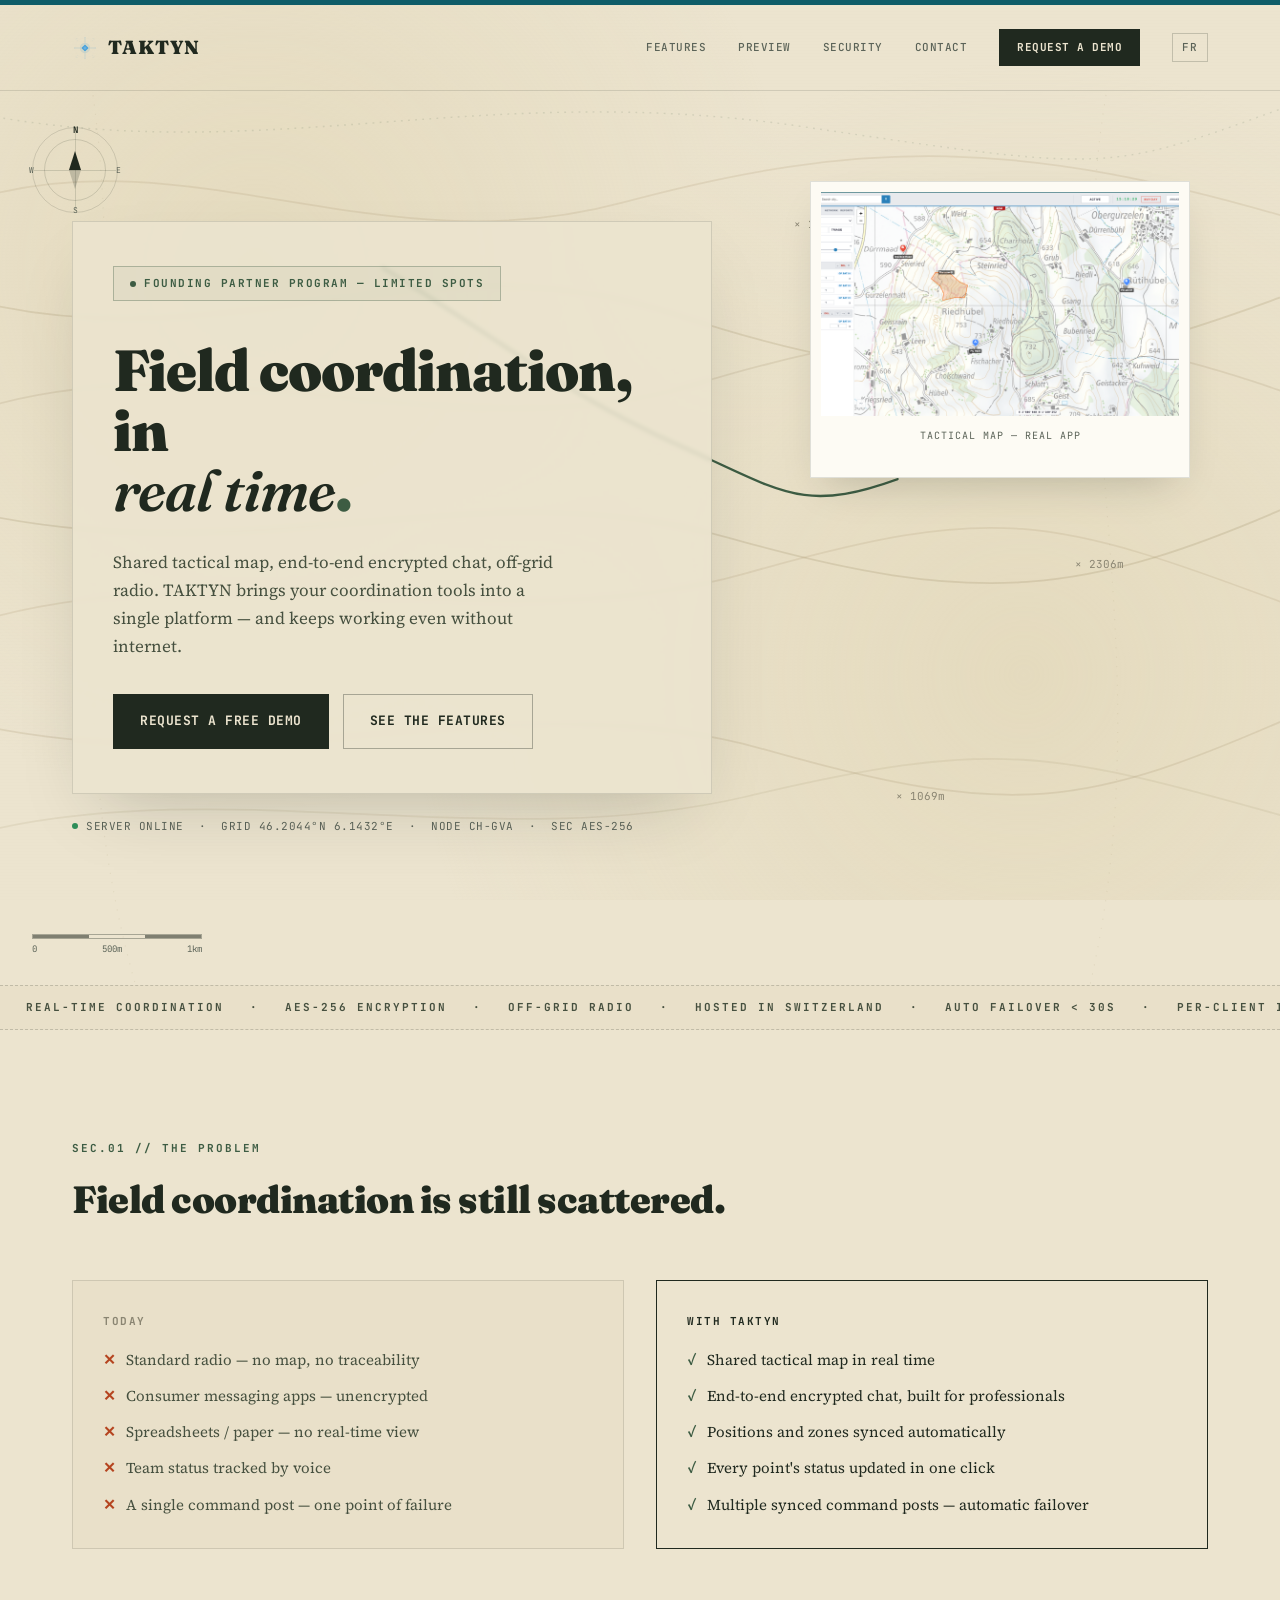
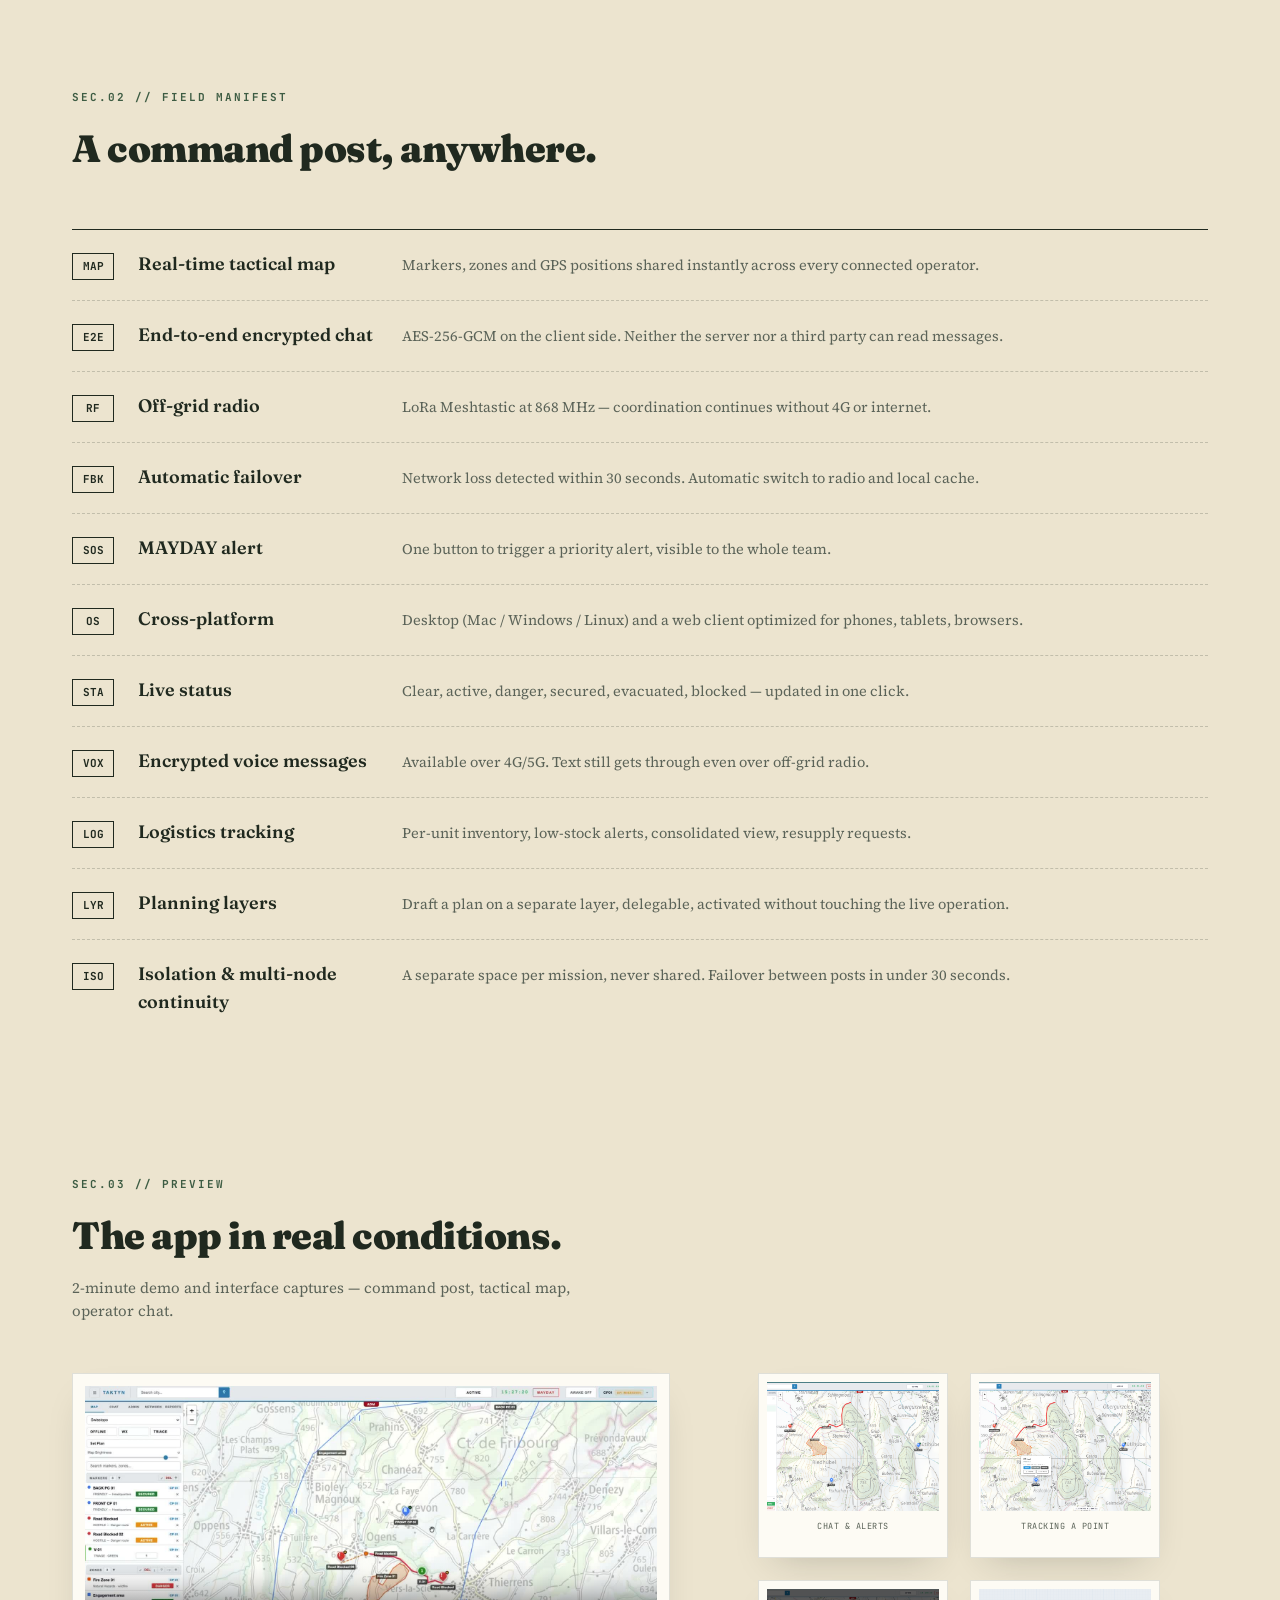
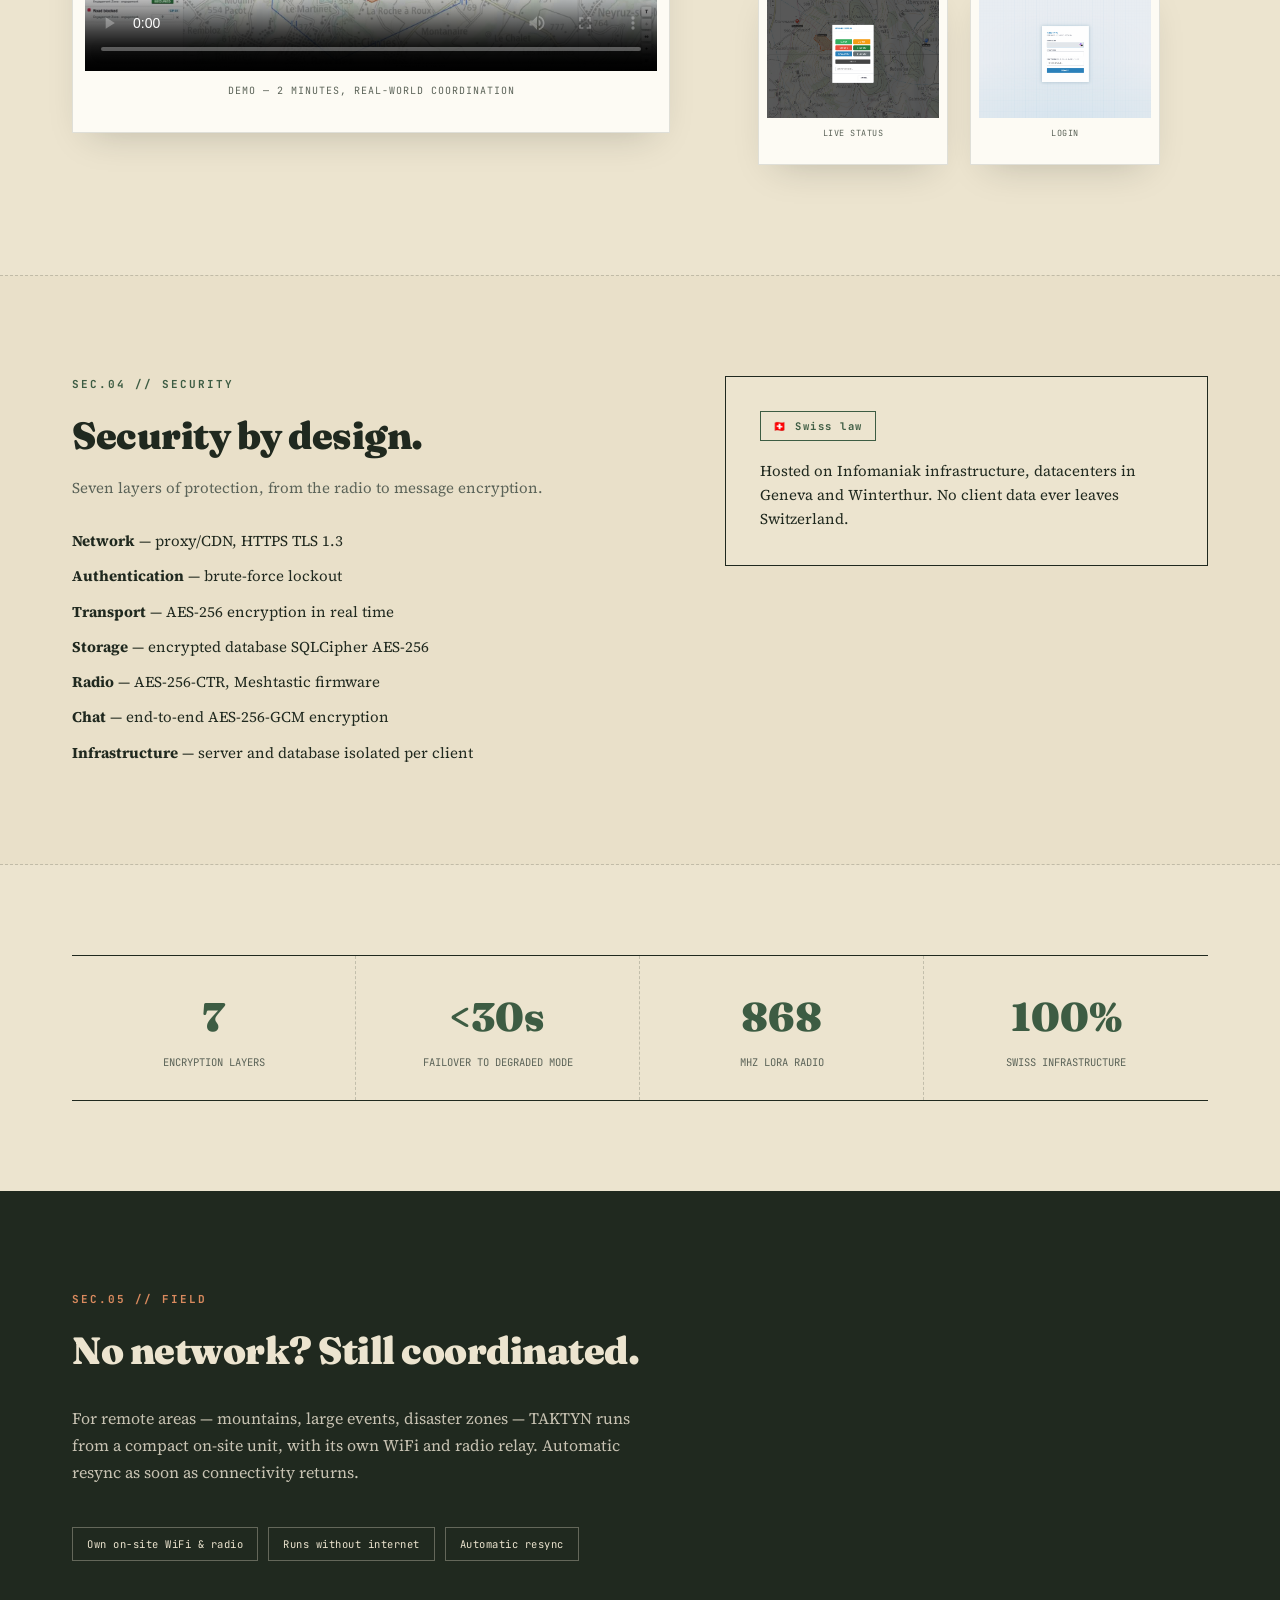
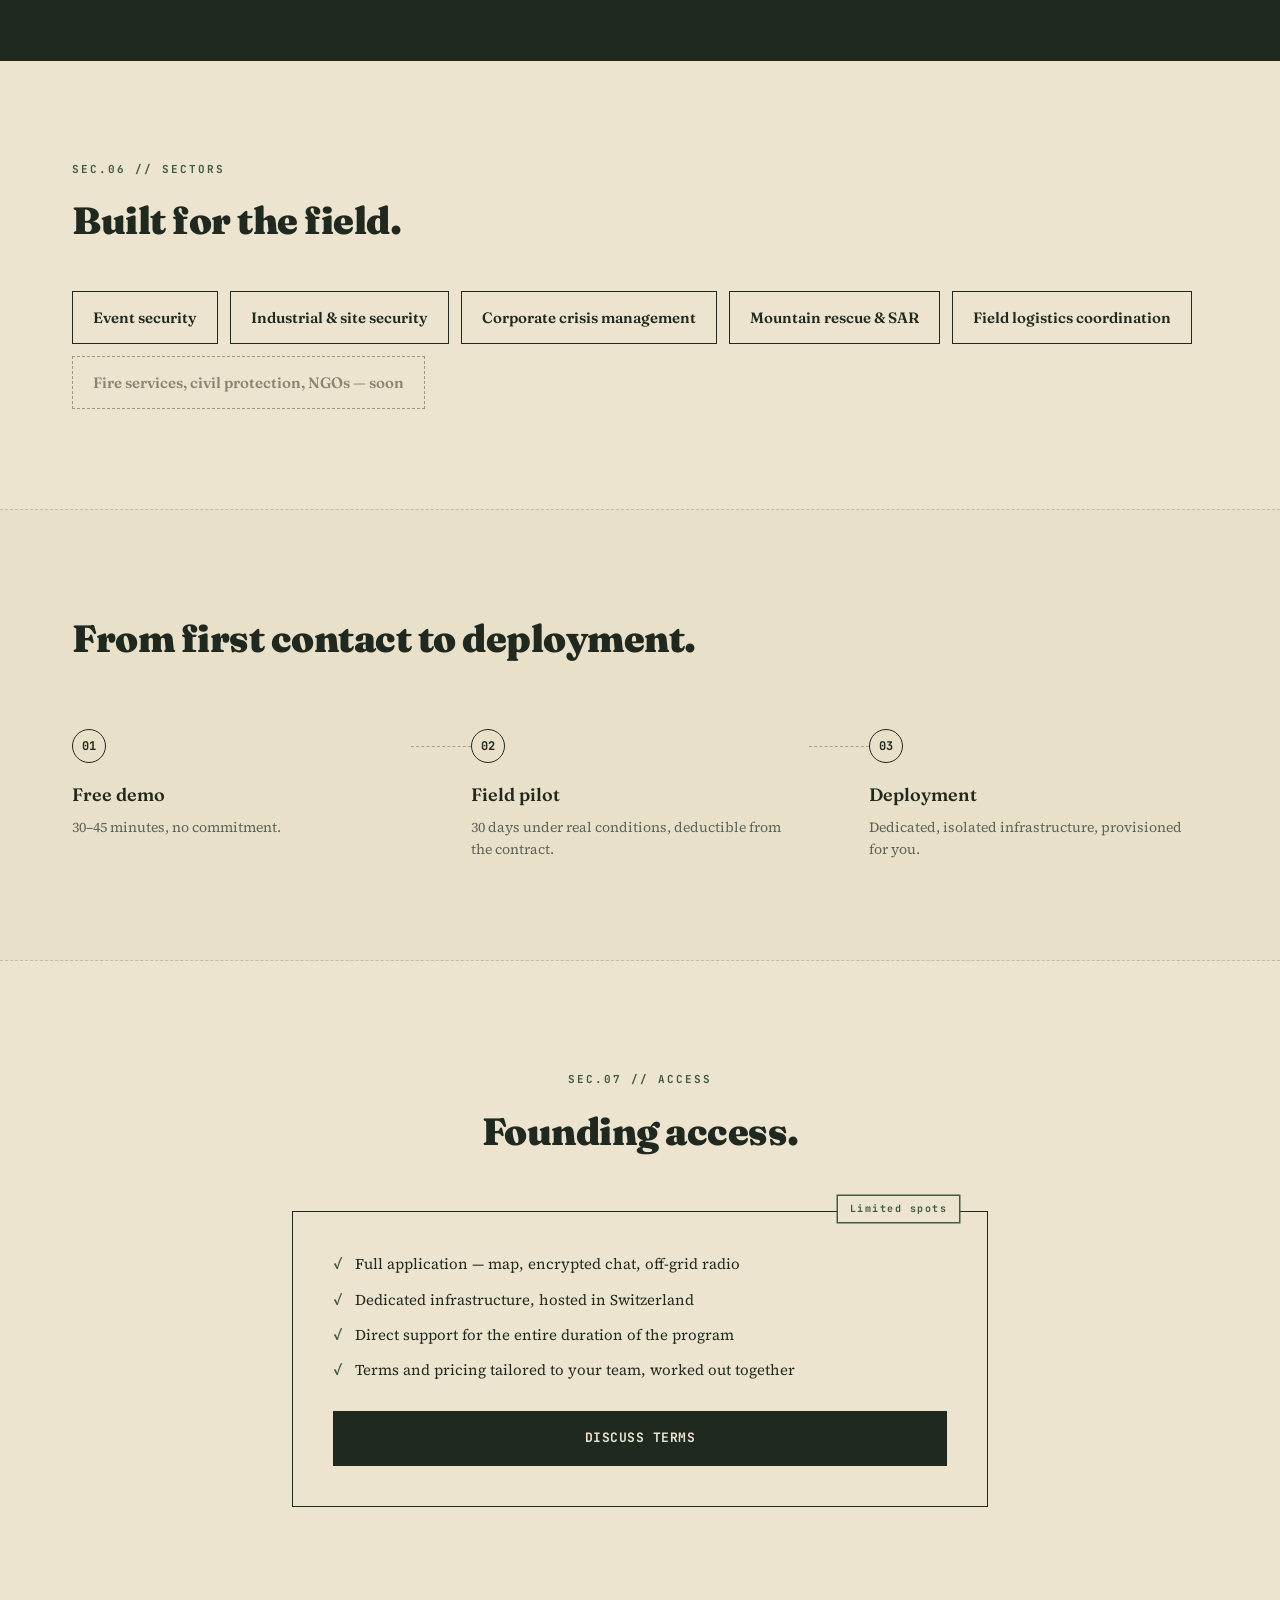
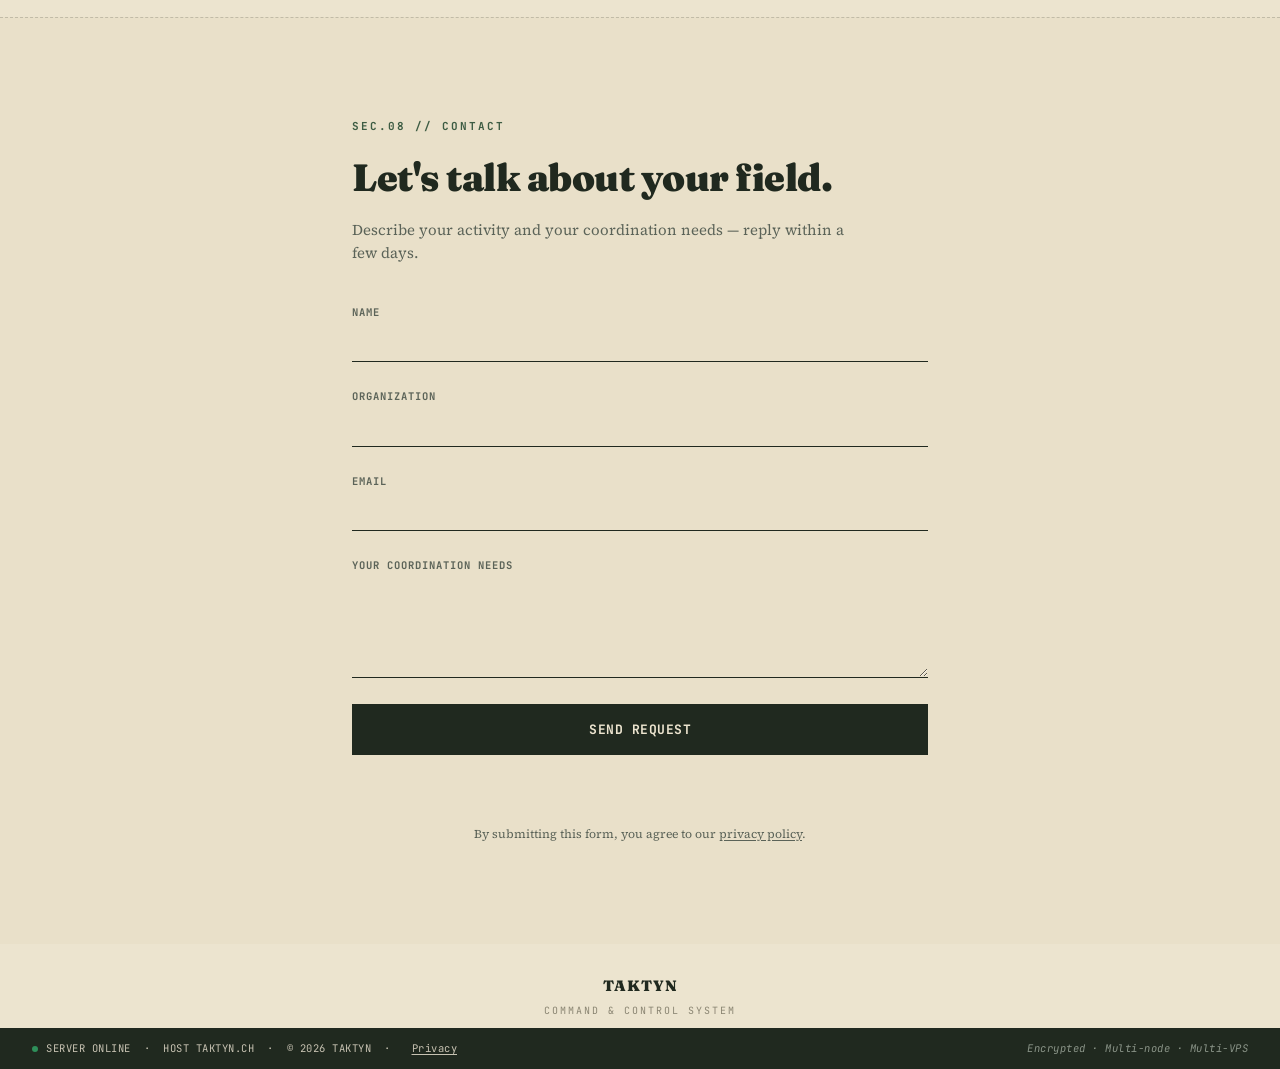
==== commit 1989c07e: "copy: remplace "bêta" par "fondateur" (FR+EN) Garde l'accès anticipé à places limitées mais évite la" ====
--- a/en/index.html
+++ b/en/index.html
@@ -86,7 +86,7 @@
 
     <div class="hero-content">
       <div class="hero-card">
-        <div class="eyebrow"><span class="dot"></span>Beta program — limited spots</div>
+        <div class="eyebrow"><span class="dot"></span>Founding partner program — limited spots</div>
         <h1>Field coordination,<br>in<br><em>real time</em><span class="accent">.</span></h1>
         <p class="hero-sub">Shared tactical map, end-to-end encrypted chat, off-grid radio. TAKTYN brings your coordination tools into a single platform — and keeps working even without internet.</p>
         <div class="hero-actions">
@@ -289,7 +289,7 @@
   <section class="pricing reveal">
     <div class="section-head">
       <div class="sec-num">SEC.07 // ACCESS</div>
-      <h2 class="section-title">Beta access.</h2>
+      <h2 class="section-title">Founding access.</h2>
     </div>
     <div class="pricing-card">
       <div class="pricing-badge">Limited spots</div>
--- a/css/style.css
+++ b/css/style.css
@@ -183,7 +183,7 @@
   font-size: 13px; letter-spacing: 0.5px; text-transform: uppercase; transition: all .18s ease;
   border: 1.5px solid transparent; cursor: pointer;
 }
-.btn-primary { background: var(--ink); color: var(--paper); }
+.btn-primary, .btn-primary:visited { background: var(--ink); color: var(--paper); }
 .btn-primary:hover { filter: brightness(1.2); transform: translateY(-1px); }
 .btn-ghost { border-color: #20291f55; color: var(--ink); }
 .btn-ghost:hover { background: #20291f0d; }
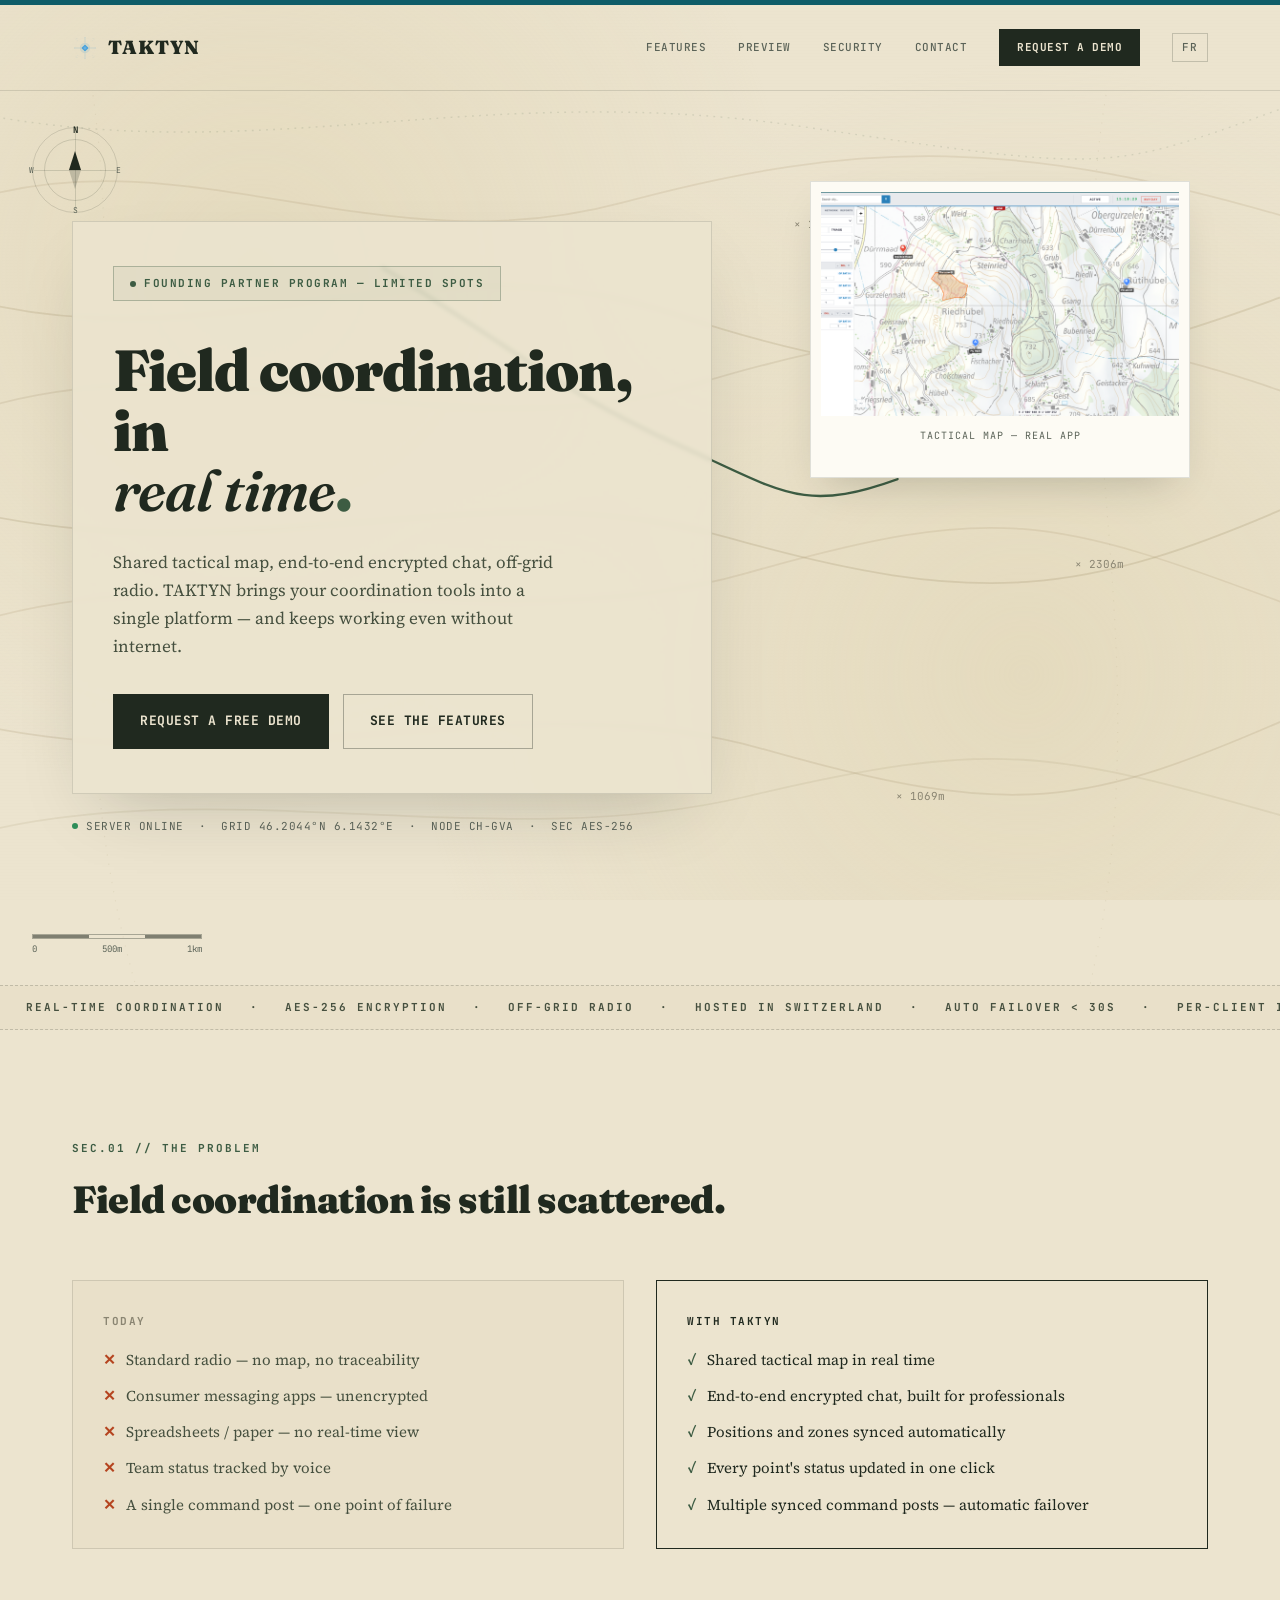
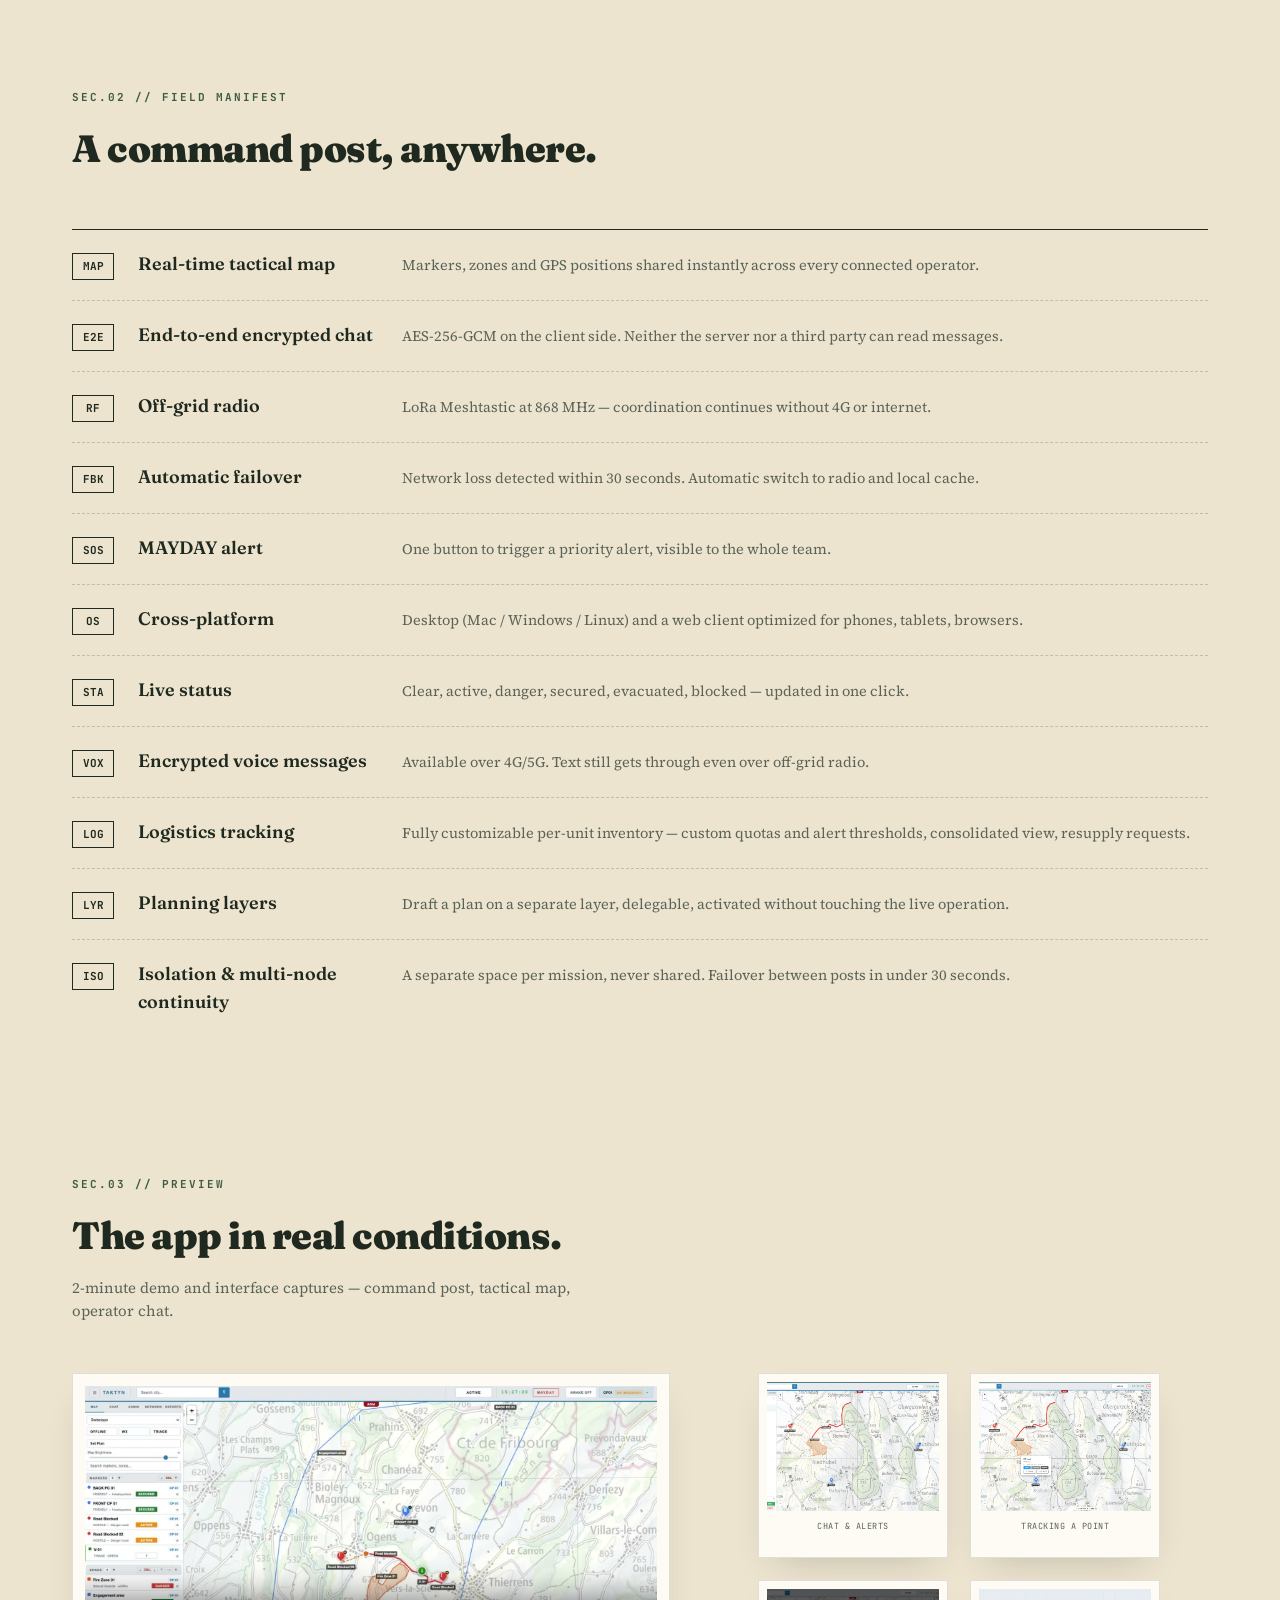
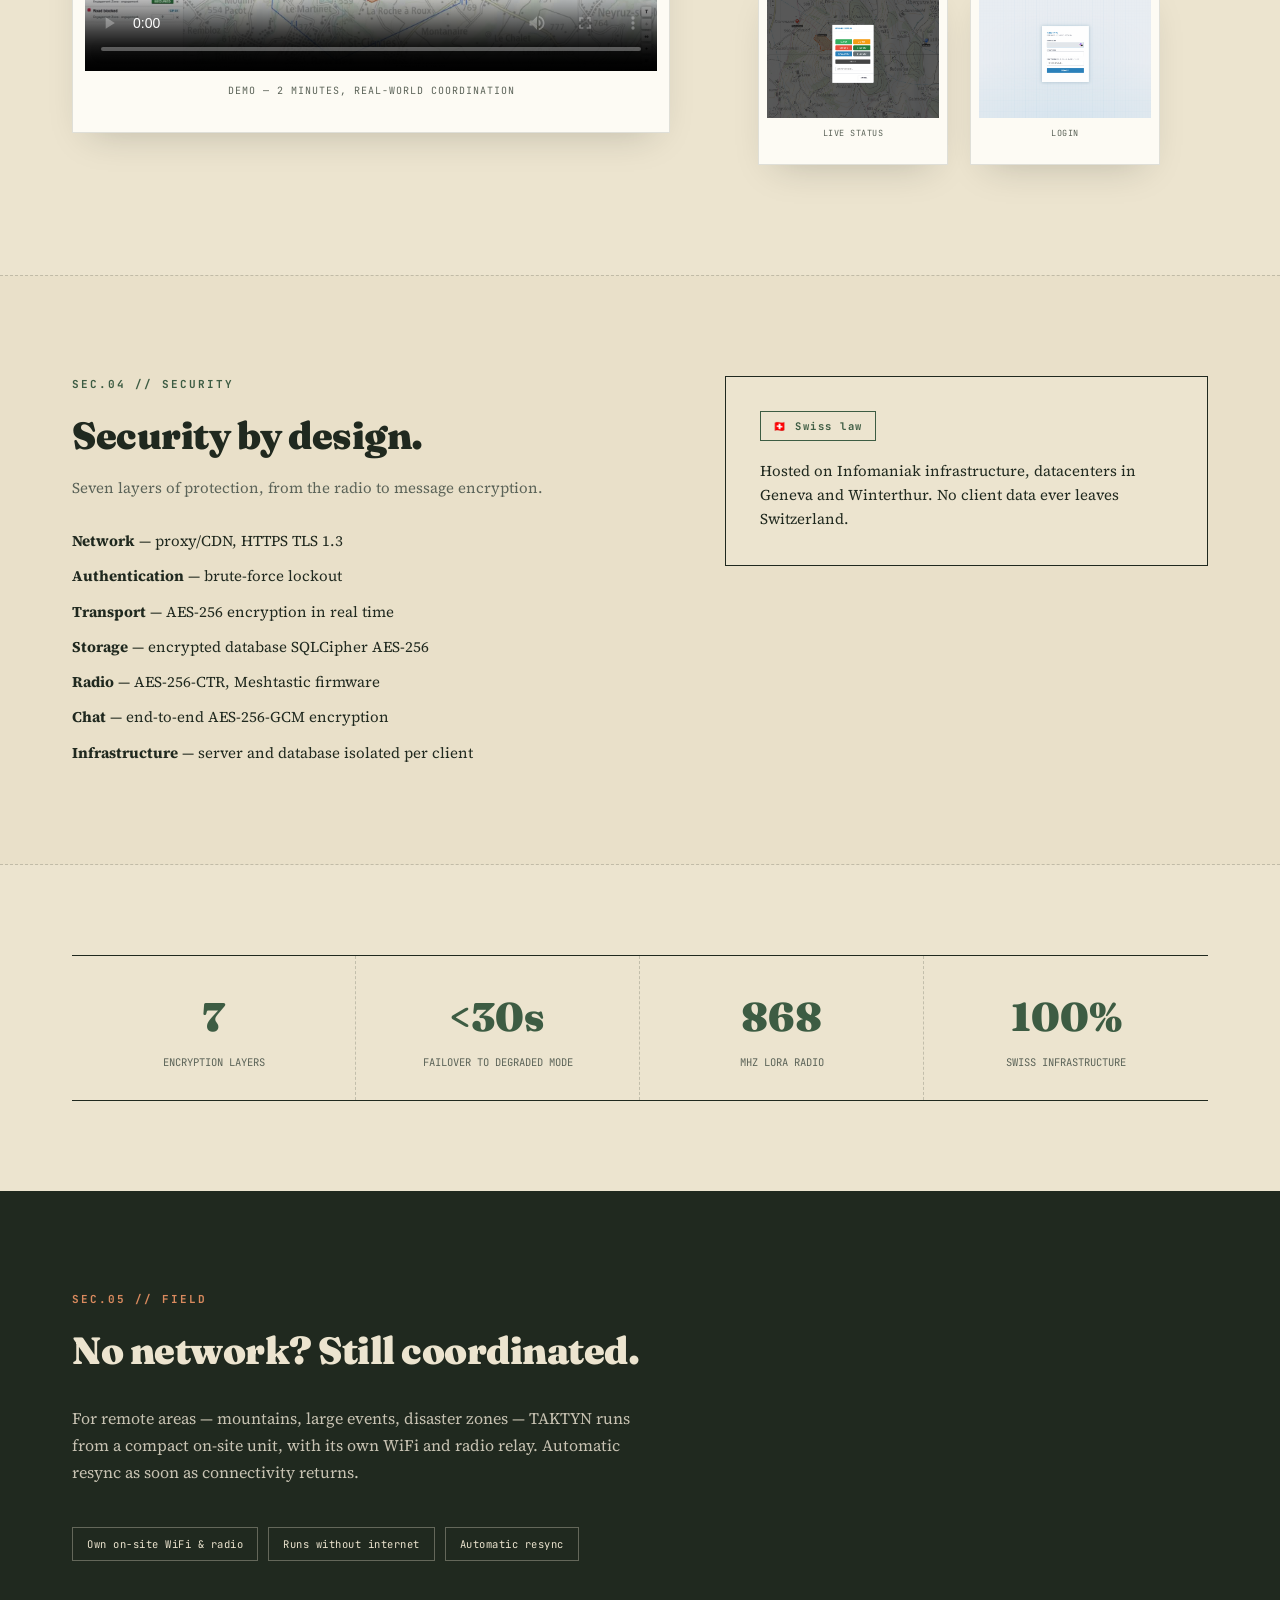
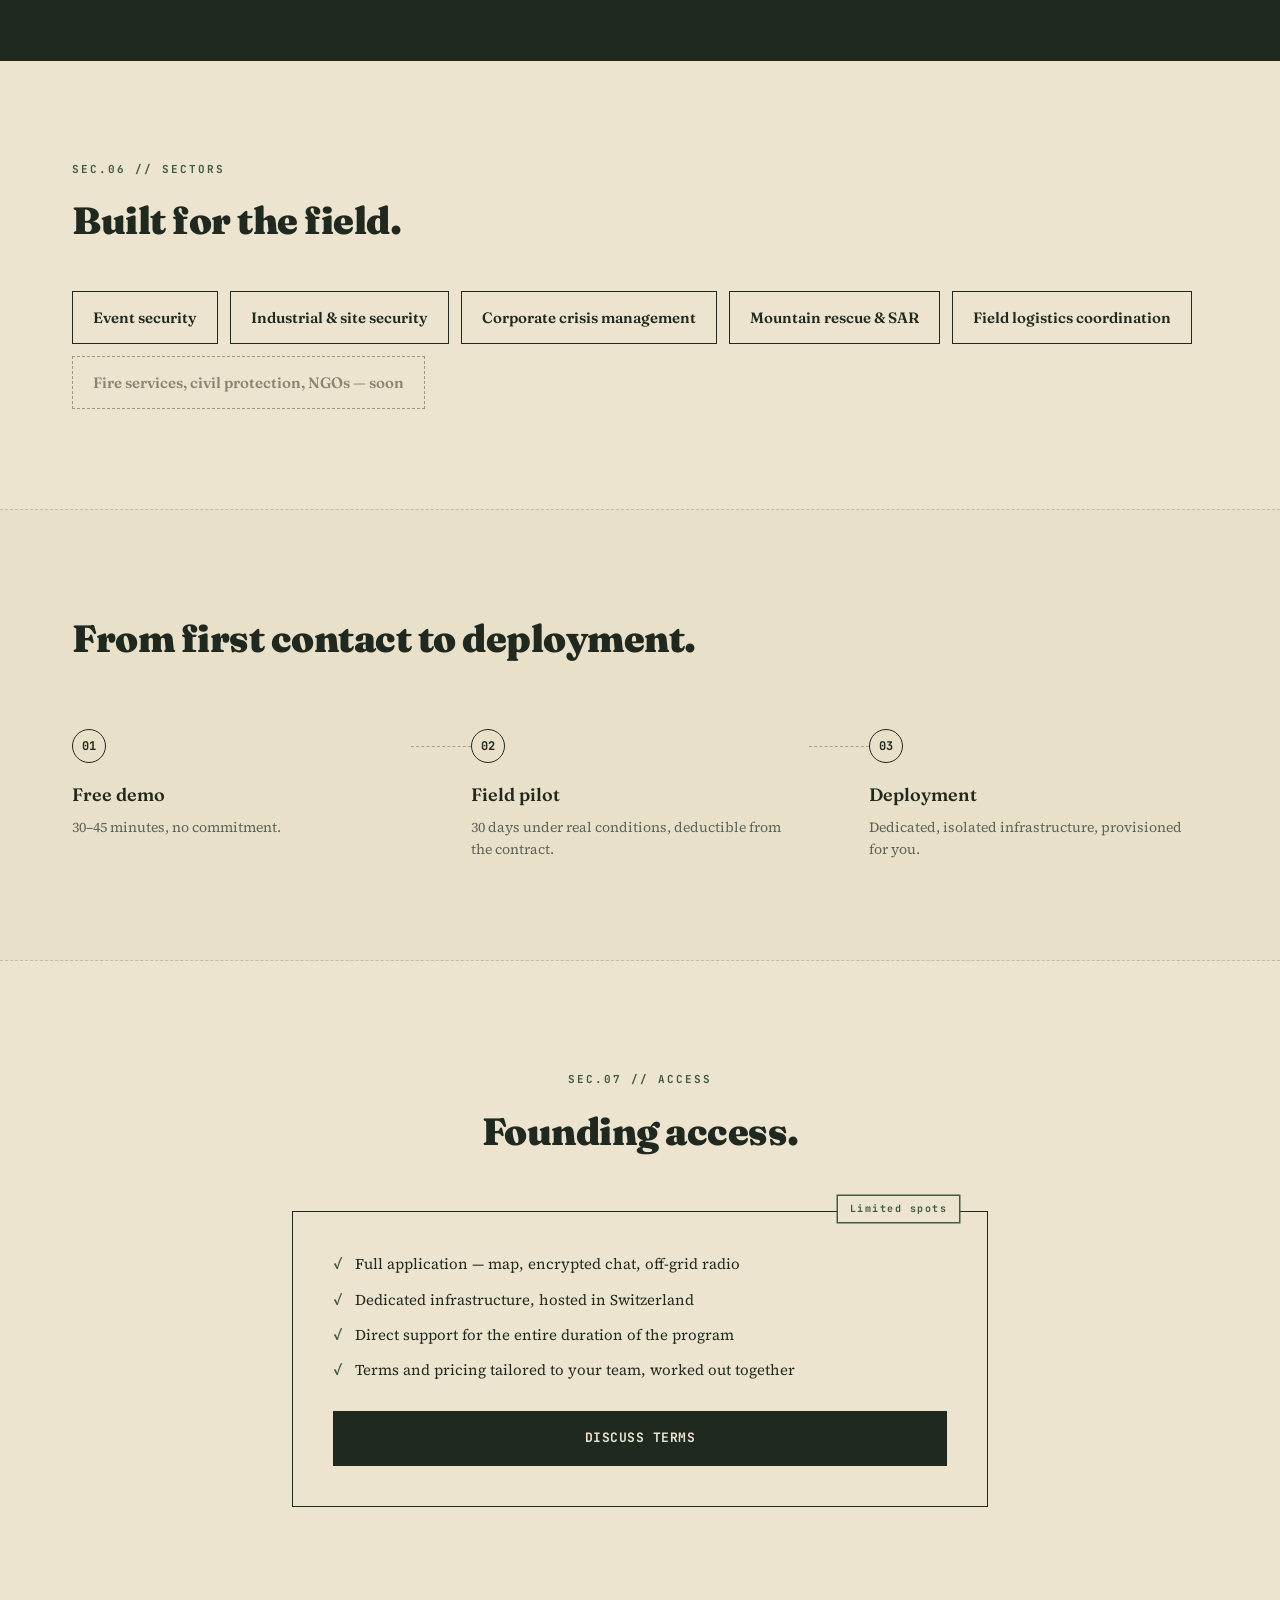
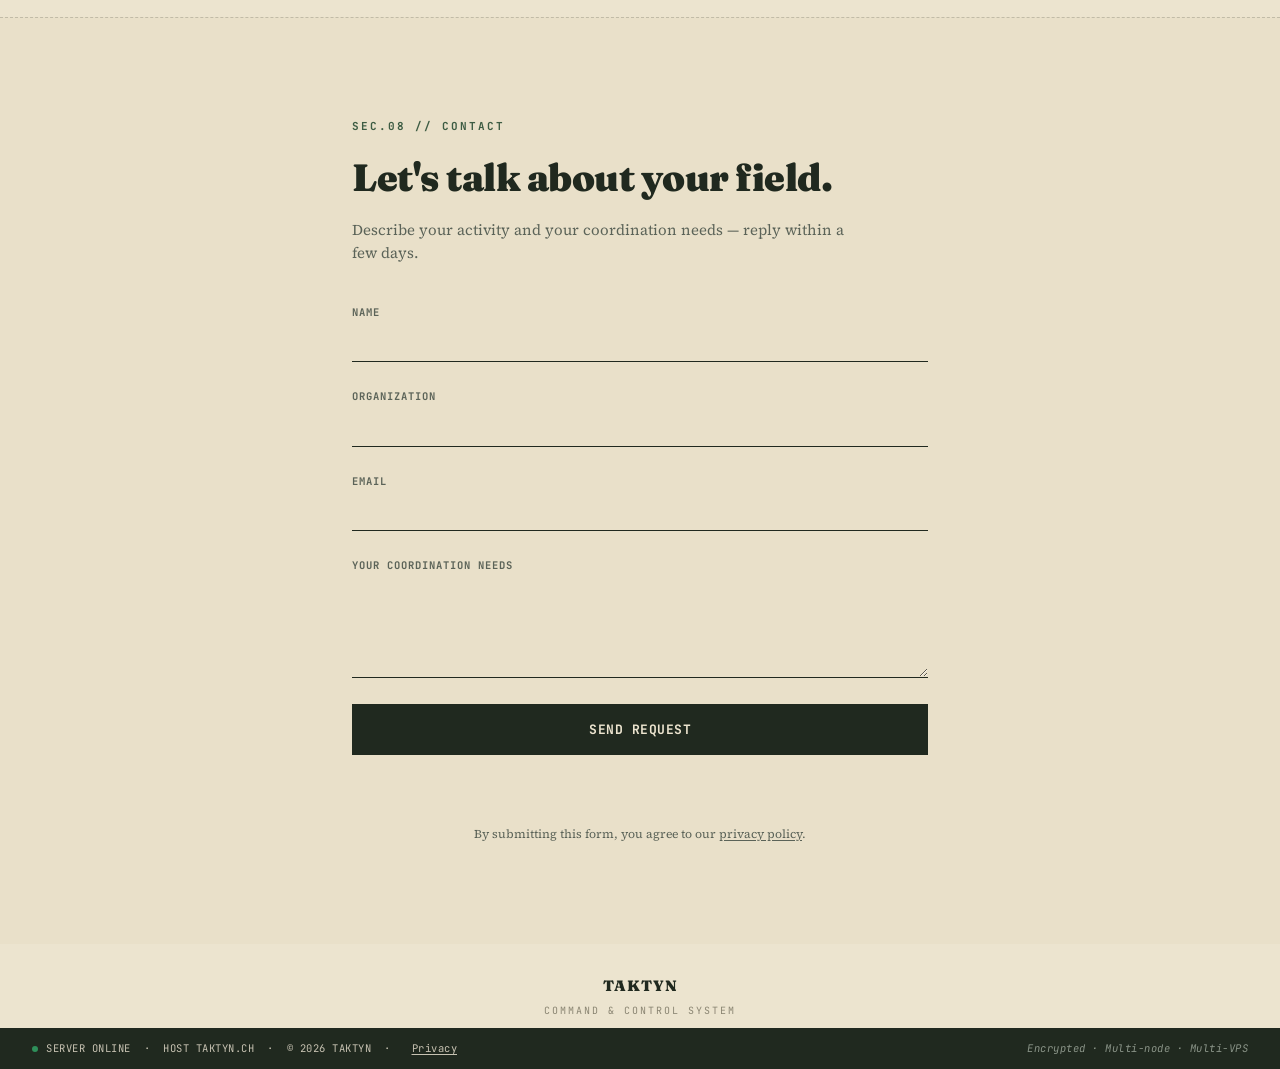
==== commit 0931f220: "copy: précise le caractère personnalisable du suivi logistique (FR+EN)" ====
--- a/en/index.html
+++ b/en/index.html
@@ -152,7 +152,7 @@
       <div class="m-row reveal-row"><div class="m-tag">OS</div><div class="m-title">Cross-platform</div><div class="m-desc">Desktop (Mac / Windows / Linux) and a web client optimized for phones, tablets, browsers.</div></div>
       <div class="m-row reveal-row"><div class="m-tag">STA</div><div class="m-title">Live status</div><div class="m-desc">Clear, active, danger, secured, evacuated, blocked — updated in one click.</div></div>
       <div class="m-row reveal-row"><div class="m-tag">VOX</div><div class="m-title">Encrypted voice messages</div><div class="m-desc">Available over 4G/5G. Text still gets through even over off-grid radio.</div></div>
-      <div class="m-row reveal-row"><div class="m-tag">LOG</div><div class="m-title">Logistics tracking</div><div class="m-desc">Per-unit inventory, low-stock alerts, consolidated view, resupply requests.</div></div>
+      <div class="m-row reveal-row"><div class="m-tag">LOG</div><div class="m-title">Logistics tracking</div><div class="m-desc">Fully customizable per-unit inventory — custom quotas and alert thresholds, consolidated view, resupply requests.</div></div>
       <div class="m-row reveal-row"><div class="m-tag">LYR</div><div class="m-title">Planning layers</div><div class="m-desc">Draft a plan on a separate layer, delegable, activated without touching the live operation.</div></div>
       <div class="m-row reveal-row"><div class="m-tag">ISO</div><div class="m-title">Isolation &amp; multi-node continuity</div><div class="m-desc">A separate space per mission, never shared. Failover between posts in under 30 seconds.</div></div>
     </div>
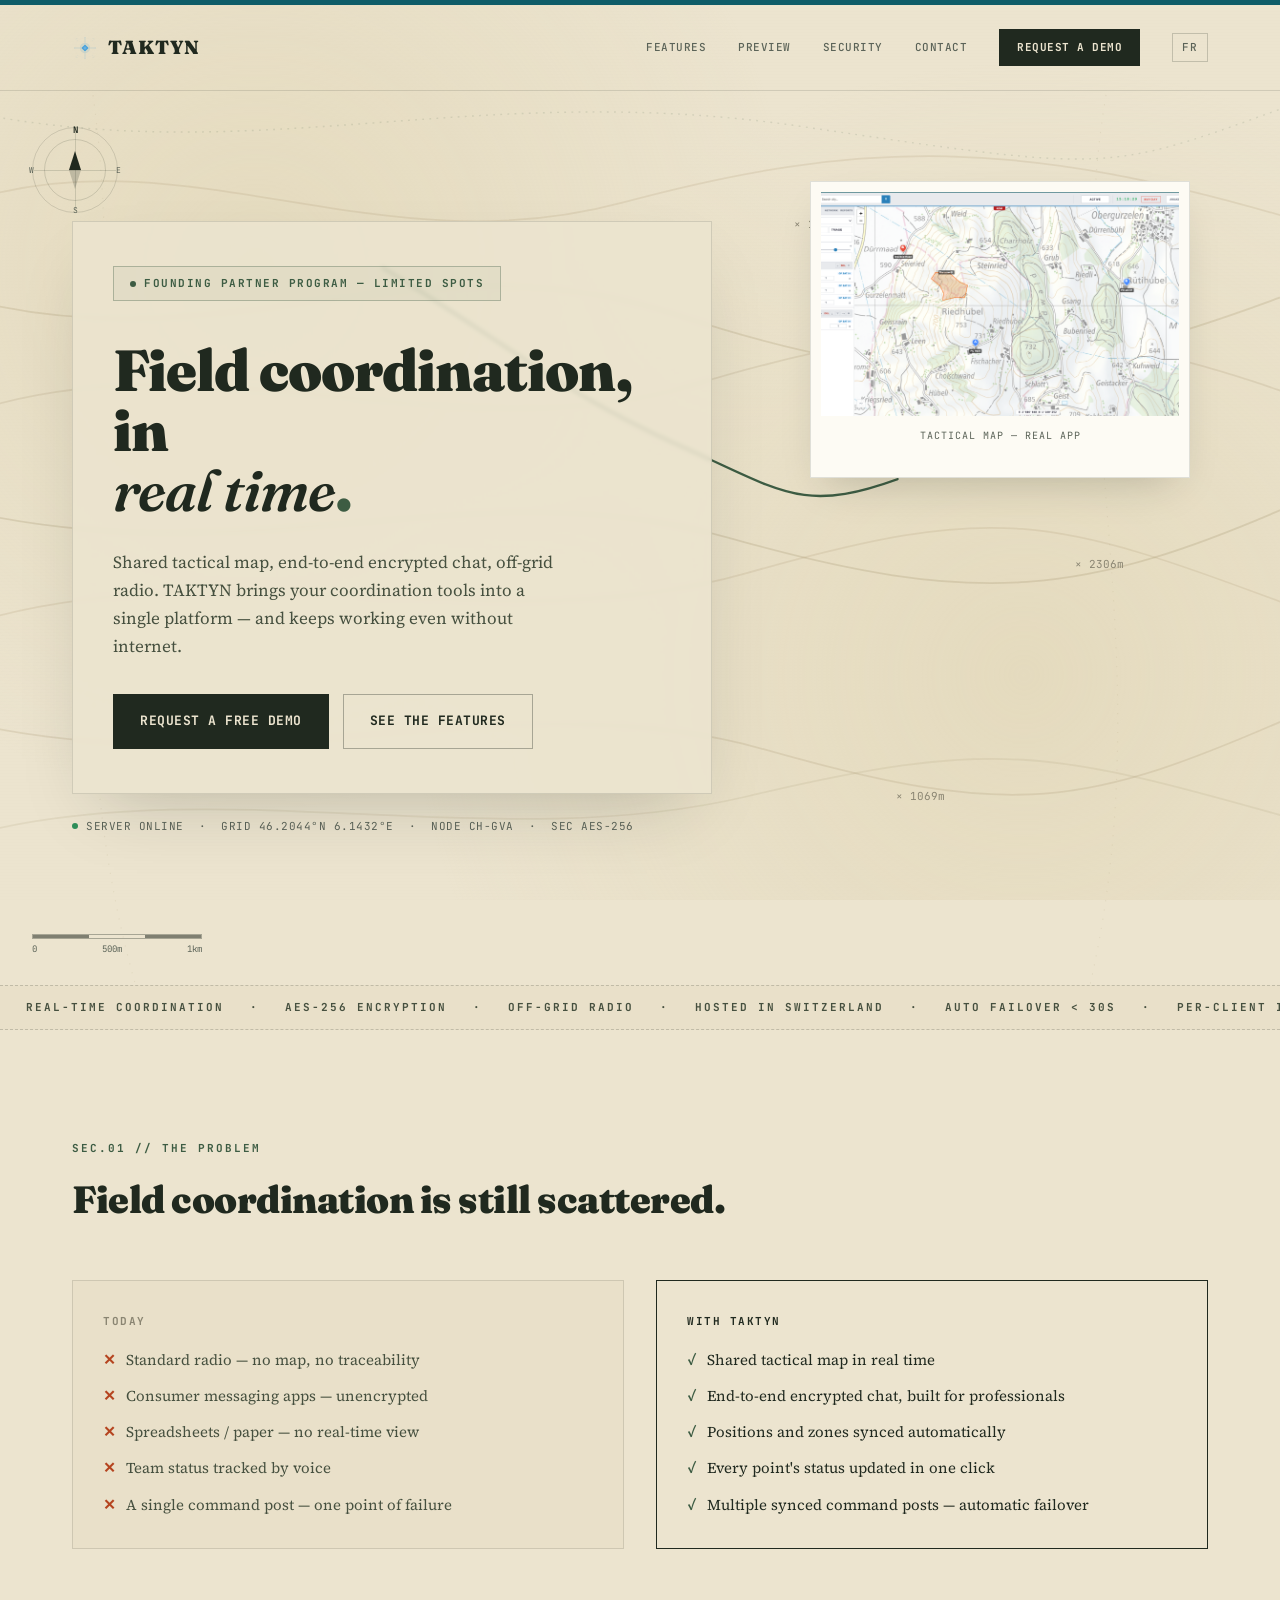
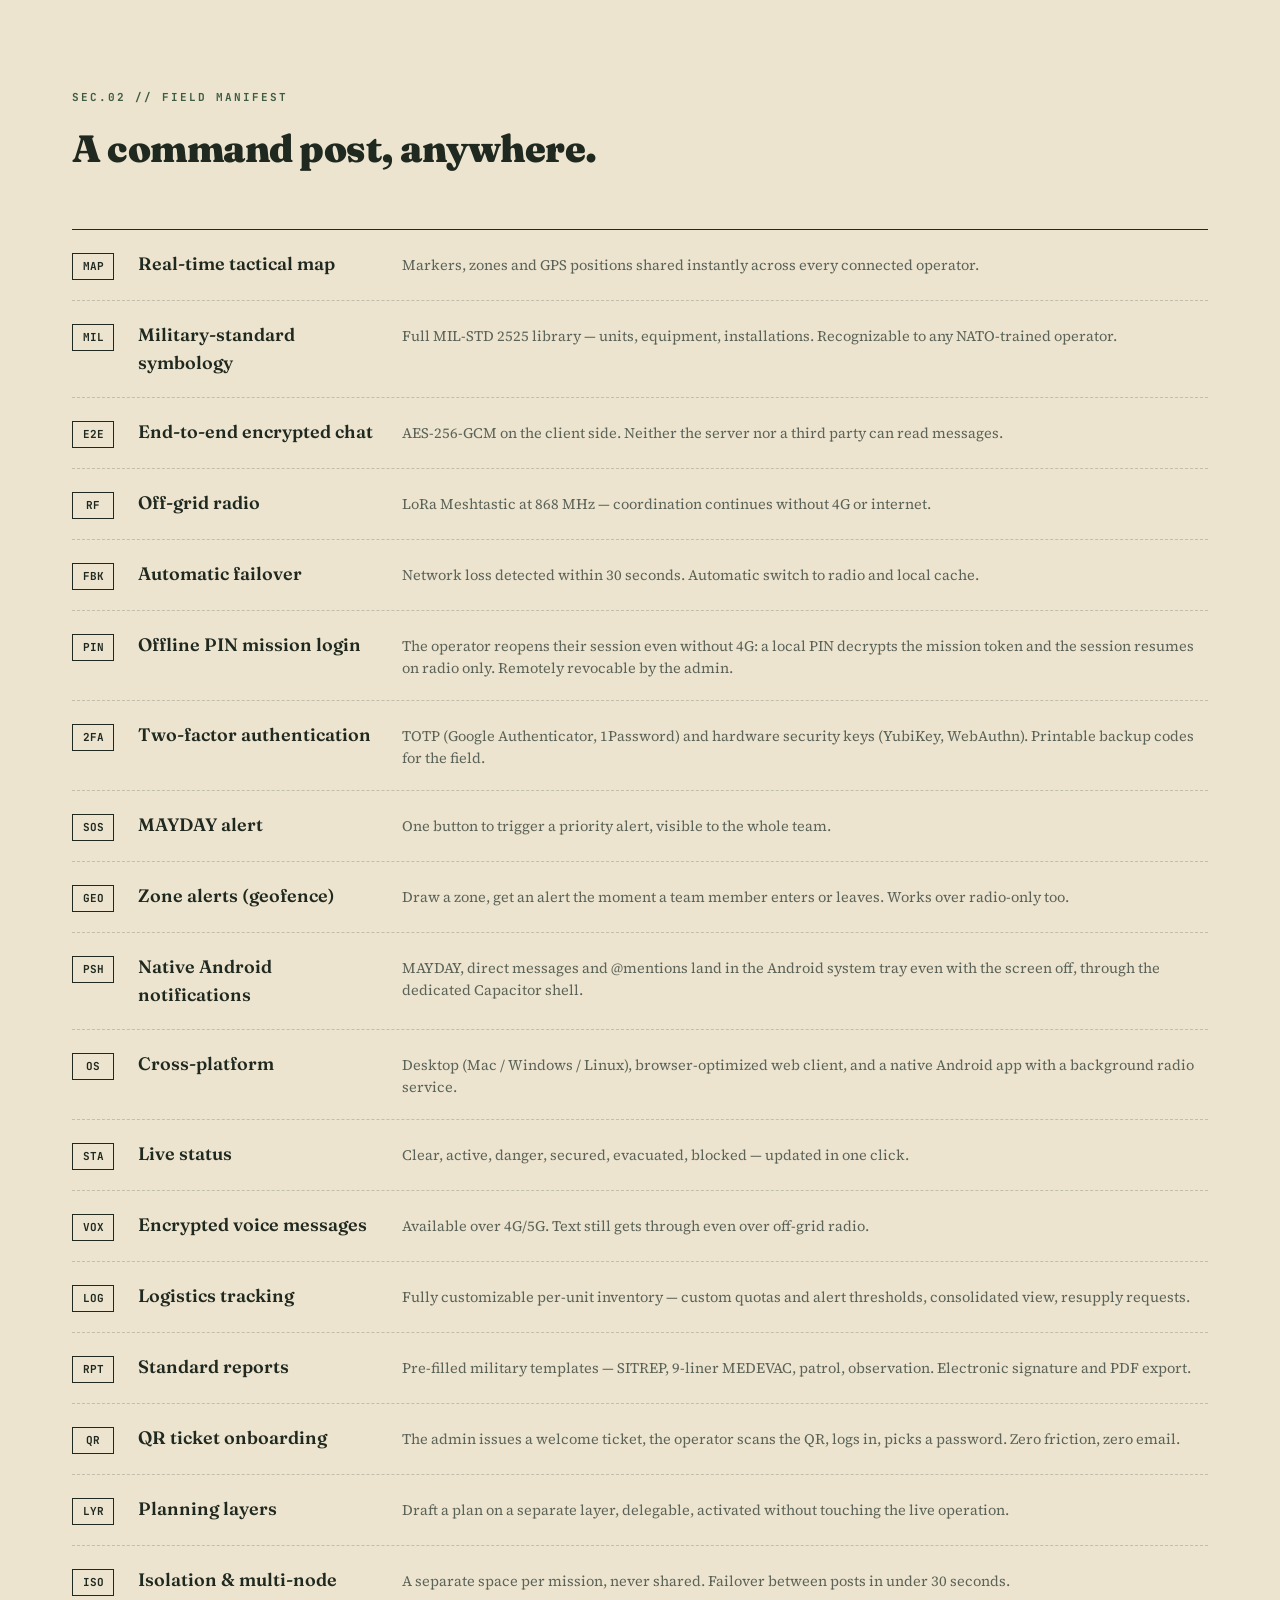
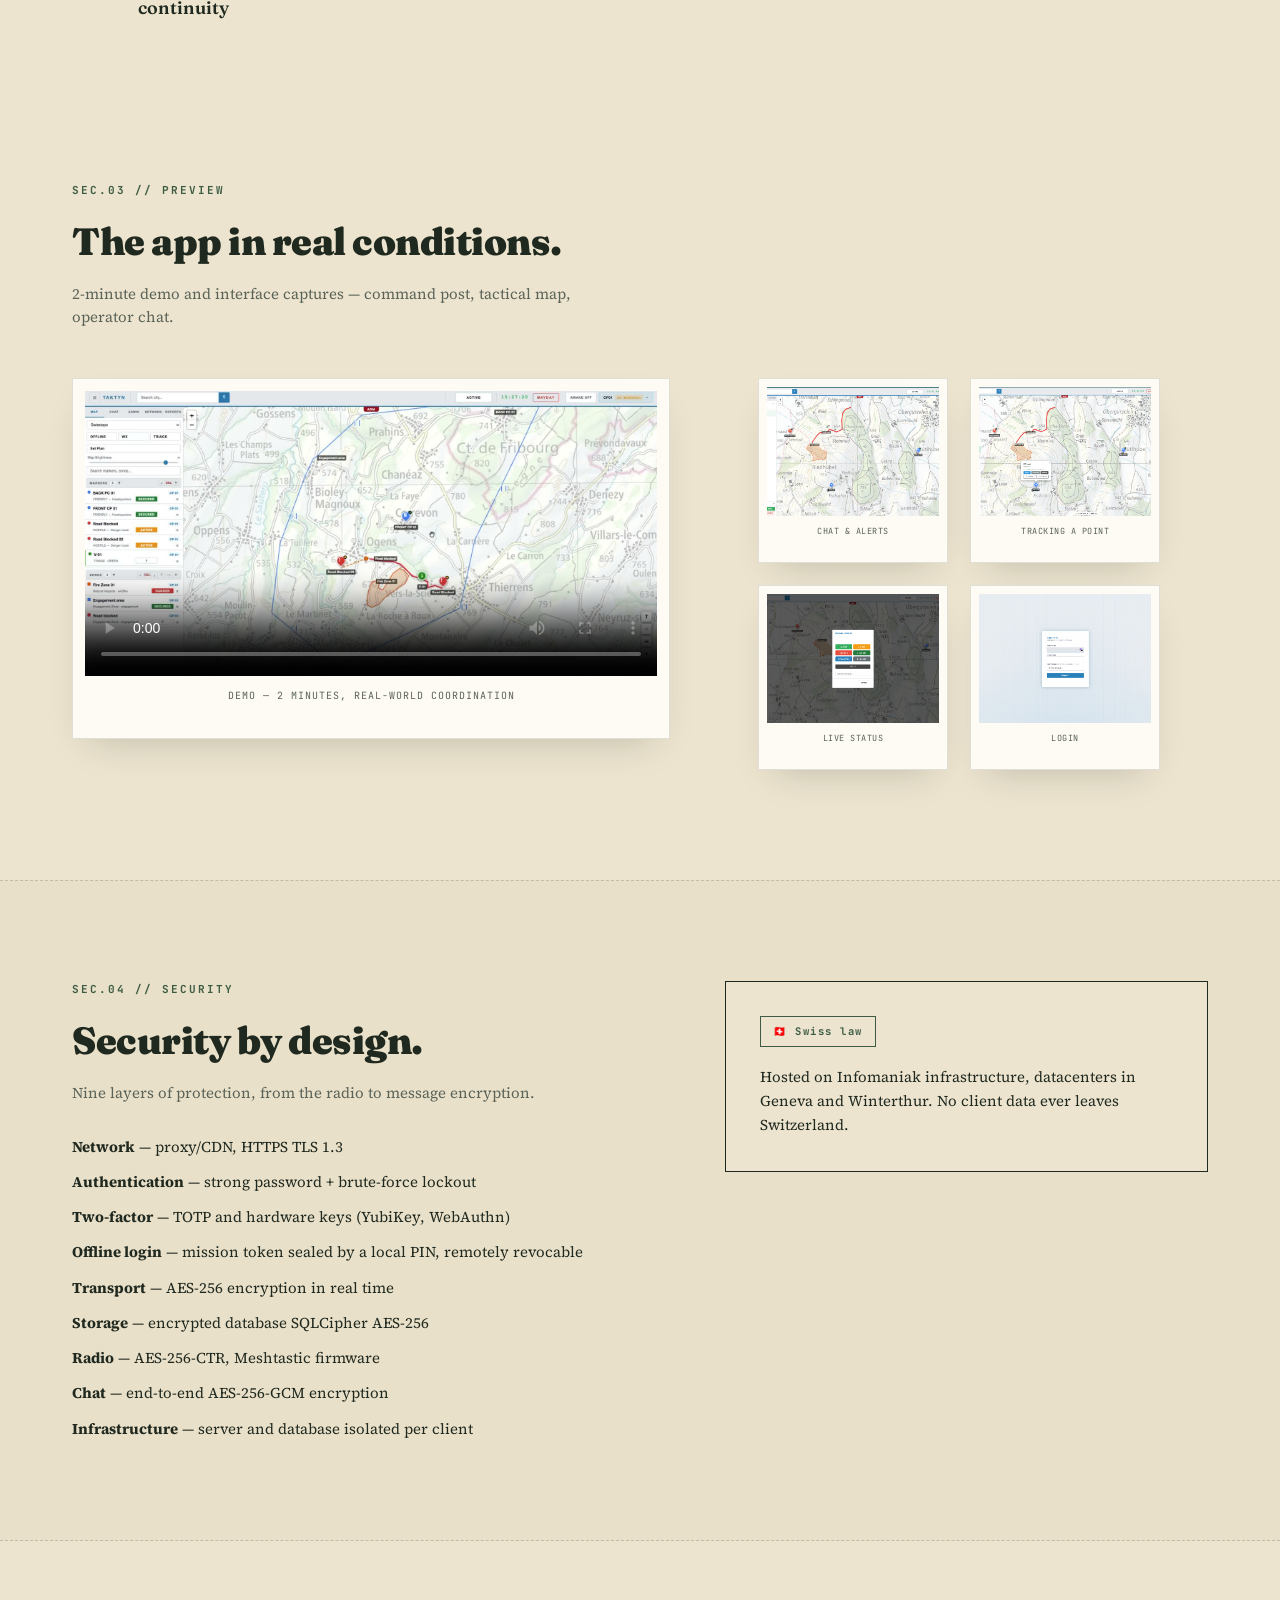
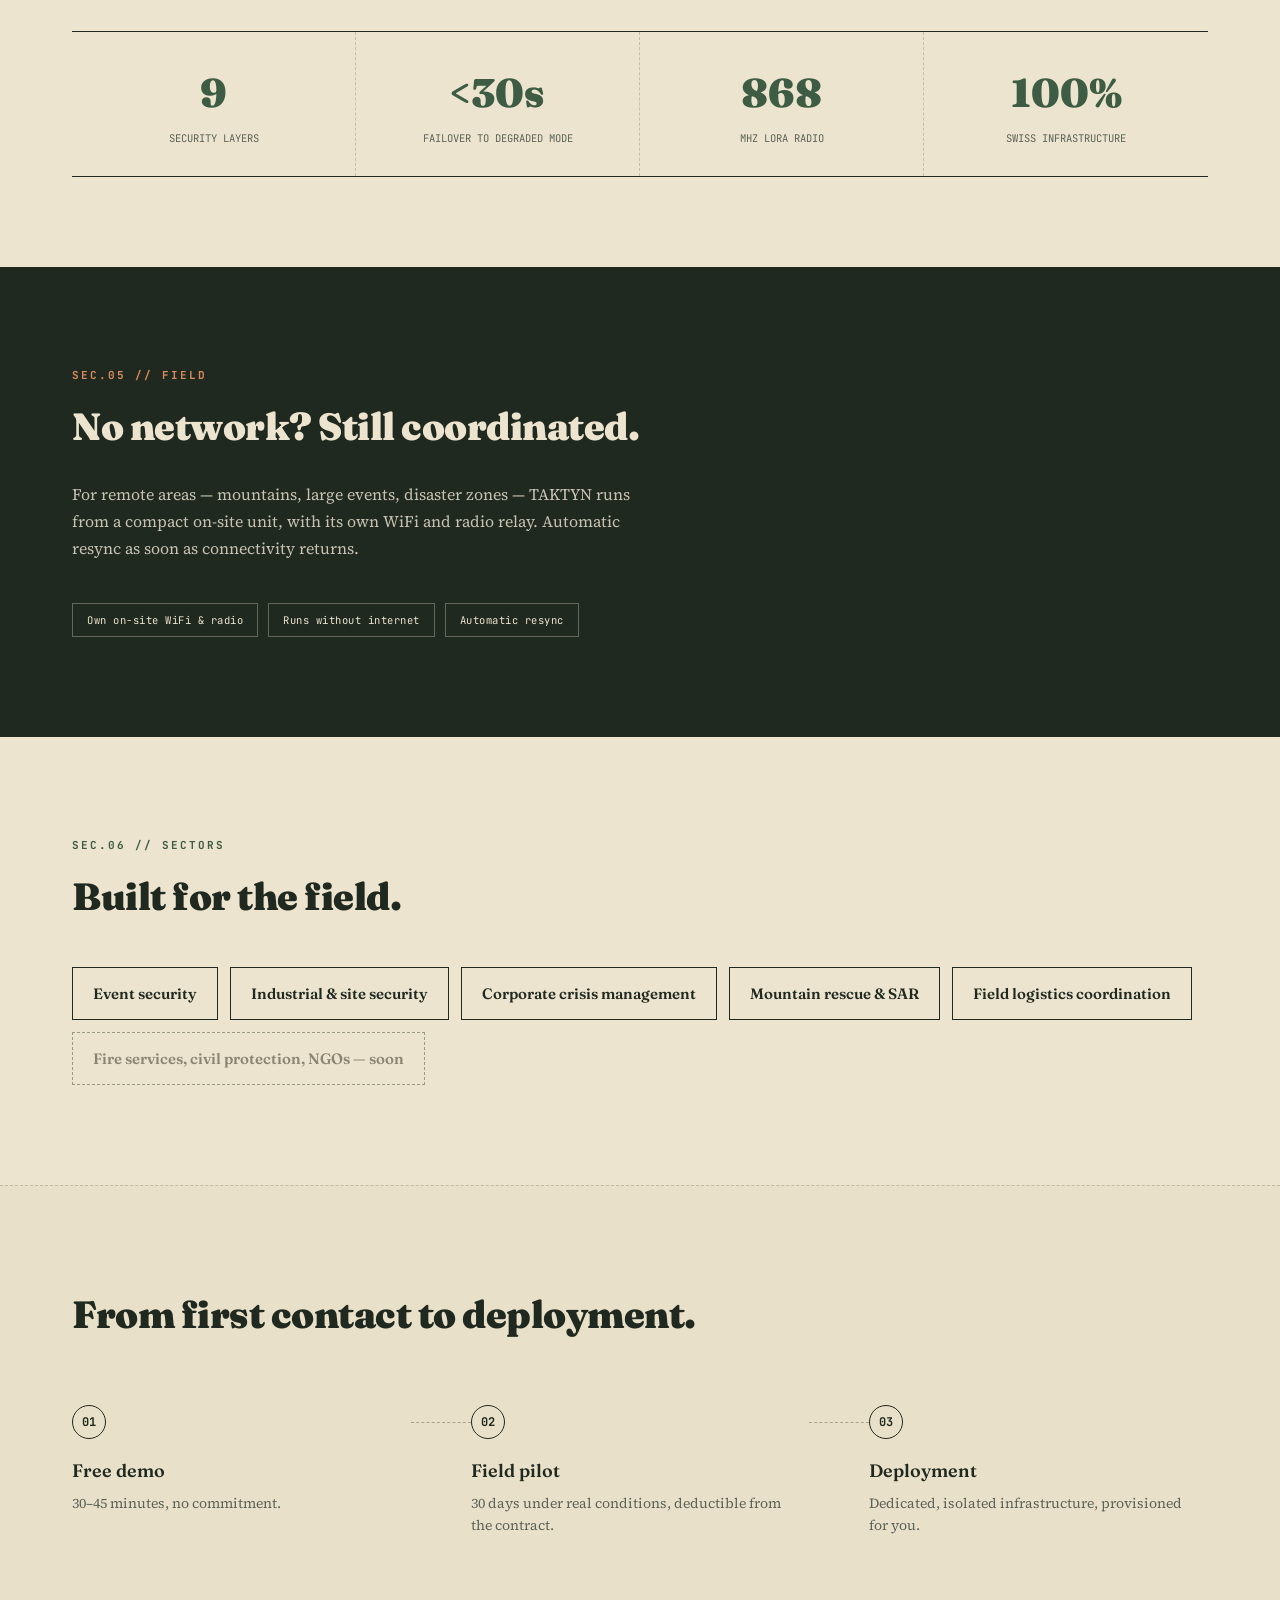
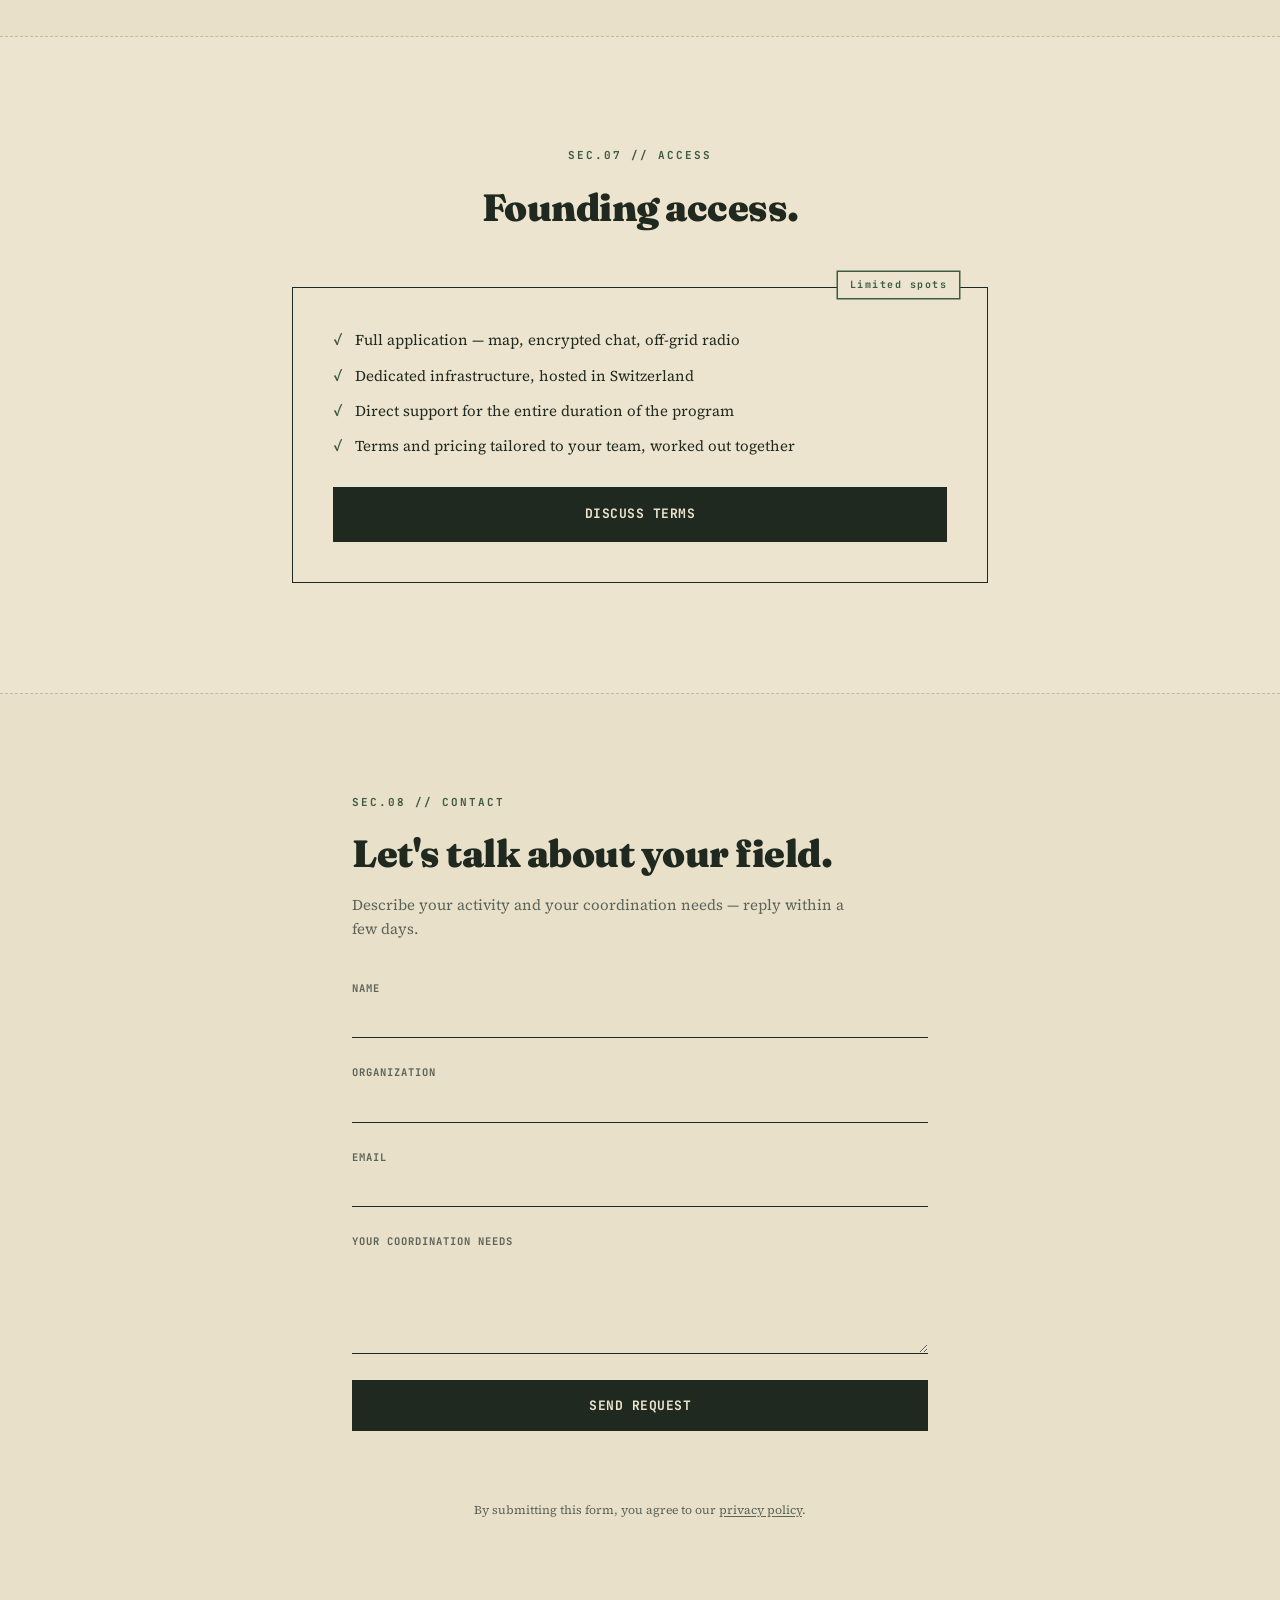
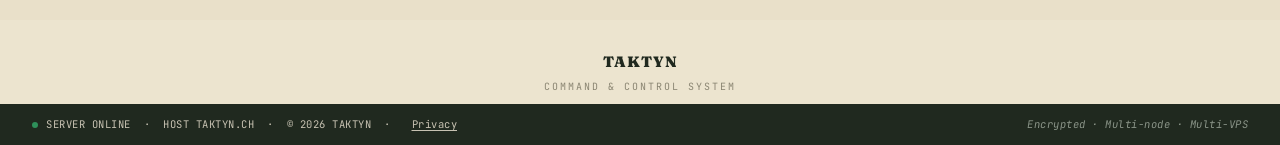
==== commit 5ba5a979: "feat(site): add Mission PIN, 2FA, MIL-STD, geofence, native push, QR, reports Six new feature rows i" ====
--- a/en/index.html
+++ b/en/index.html
@@ -145,14 +145,21 @@
 
     <div class="manifest">
       <div class="m-row reveal-row"><div class="m-tag">MAP</div><div class="m-title">Real-time tactical map</div><div class="m-desc">Markers, zones and GPS positions shared instantly across every connected operator.</div></div>
+      <div class="m-row reveal-row"><div class="m-tag">MIL</div><div class="m-title">Military-standard symbology</div><div class="m-desc">Full MIL-STD 2525 library — units, equipment, installations. Recognizable to any NATO-trained operator.</div></div>
       <div class="m-row reveal-row"><div class="m-tag">E2E</div><div class="m-title">End-to-end encrypted chat</div><div class="m-desc">AES-256-GCM on the client side. Neither the server nor a third party can read messages.</div></div>
       <div class="m-row reveal-row"><div class="m-tag">RF</div><div class="m-title">Off-grid radio</div><div class="m-desc">LoRa Meshtastic at 868 MHz — coordination continues without 4G or internet.</div></div>
       <div class="m-row reveal-row"><div class="m-tag">FBK</div><div class="m-title">Automatic failover</div><div class="m-desc">Network loss detected within 30 seconds. Automatic switch to radio and local cache.</div></div>
+      <div class="m-row reveal-row"><div class="m-tag">PIN</div><div class="m-title">Offline PIN mission login</div><div class="m-desc">The operator reopens their session even without 4G: a local PIN decrypts the mission token and the session resumes on radio only. Remotely revocable by the admin.</div></div>
+      <div class="m-row reveal-row"><div class="m-tag">2FA</div><div class="m-title">Two-factor authentication</div><div class="m-desc">TOTP (Google Authenticator, 1Password) and hardware security keys (YubiKey, WebAuthn). Printable backup codes for the field.</div></div>
       <div class="m-row reveal-row"><div class="m-tag">SOS</div><div class="m-title">MAYDAY alert</div><div class="m-desc">One button to trigger a priority alert, visible to the whole team.</div></div>
-      <div class="m-row reveal-row"><div class="m-tag">OS</div><div class="m-title">Cross-platform</div><div class="m-desc">Desktop (Mac / Windows / Linux) and a web client optimized for phones, tablets, browsers.</div></div>
+      <div class="m-row reveal-row"><div class="m-tag">GEO</div><div class="m-title">Zone alerts (geofence)</div><div class="m-desc">Draw a zone, get an alert the moment a team member enters or leaves. Works over radio-only too.</div></div>
+      <div class="m-row reveal-row"><div class="m-tag">PSH</div><div class="m-title">Native Android notifications</div><div class="m-desc">MAYDAY, direct messages and @mentions land in the Android system tray even with the screen off, through the dedicated Capacitor shell.</div></div>
+      <div class="m-row reveal-row"><div class="m-tag">OS</div><div class="m-title">Cross-platform</div><div class="m-desc">Desktop (Mac / Windows / Linux), browser-optimized web client, and a native Android app with a background radio service.</div></div>
       <div class="m-row reveal-row"><div class="m-tag">STA</div><div class="m-title">Live status</div><div class="m-desc">Clear, active, danger, secured, evacuated, blocked — updated in one click.</div></div>
       <div class="m-row reveal-row"><div class="m-tag">VOX</div><div class="m-title">Encrypted voice messages</div><div class="m-desc">Available over 4G/5G. Text still gets through even over off-grid radio.</div></div>
       <div class="m-row reveal-row"><div class="m-tag">LOG</div><div class="m-title">Logistics tracking</div><div class="m-desc">Fully customizable per-unit inventory — custom quotas and alert thresholds, consolidated view, resupply requests.</div></div>
+      <div class="m-row reveal-row"><div class="m-tag">RPT</div><div class="m-title">Standard reports</div><div class="m-desc">Pre-filled military templates — SITREP, 9-liner MEDEVAC, patrol, observation. Electronic signature and PDF export.</div></div>
+      <div class="m-row reveal-row"><div class="m-tag">QR</div><div class="m-title">QR ticket onboarding</div><div class="m-desc">The admin issues a welcome ticket, the operator scans the QR, logs in, picks a password. Zero friction, zero email.</div></div>
       <div class="m-row reveal-row"><div class="m-tag">LYR</div><div class="m-title">Planning layers</div><div class="m-desc">Draft a plan on a separate layer, delegable, activated without touching the live operation.</div></div>
       <div class="m-row reveal-row"><div class="m-tag">ISO</div><div class="m-title">Isolation &amp; multi-node continuity</div><div class="m-desc">A separate space per mission, never shared. Failover between posts in under 30 seconds.</div></div>
     </div>
@@ -201,10 +208,12 @@
       <div class="security-text reveal">
         <div class="sec-num">SEC.04 // SECURITY</div>
         <h2 class="section-title">Security by design.</h2>
-        <p class="section-sub">Seven layers of protection, from the radio to message encryption.</p>
+        <p class="section-sub">Nine layers of protection, from the radio to message encryption.</p>
         <ul class="security-list">
           <li><strong>Network</strong> — proxy/CDN, HTTPS TLS 1.3</li>
-          <li><strong>Authentication</strong> — brute-force lockout</li>
+          <li><strong>Authentication</strong> — strong password + brute-force lockout</li>
+          <li><strong>Two-factor</strong> — TOTP and hardware keys (YubiKey, WebAuthn)</li>
+          <li><strong>Offline login</strong> — mission token sealed by a local PIN, remotely revocable</li>
           <li><strong>Transport</strong> — AES-256 encryption in real time</li>
           <li><strong>Storage</strong> — encrypted database SQLCipher AES-256</li>
           <li><strong>Radio</strong> — AES-256-CTR, Meshtastic firmware</li>
@@ -224,7 +233,7 @@
   <!-- ═══════ STATS ═══════ -->
   <section class="stats reveal">
     <div class="stats-grid">
-      <div class="stat"><span class="stat-num">7</span><span class="stat-lbl">encryption layers</span></div>
+      <div class="stat"><span class="stat-num">9</span><span class="stat-lbl">security layers</span></div>
       <div class="stat"><span class="stat-num">&lt;30s</span><span class="stat-lbl">failover to degraded mode</span></div>
       <div class="stat"><span class="stat-num">868</span><span class="stat-lbl">MHz LoRa radio</span></div>
       <div class="stat"><span class="stat-num">100%</span><span class="stat-lbl">Swiss infrastructure</span></div>
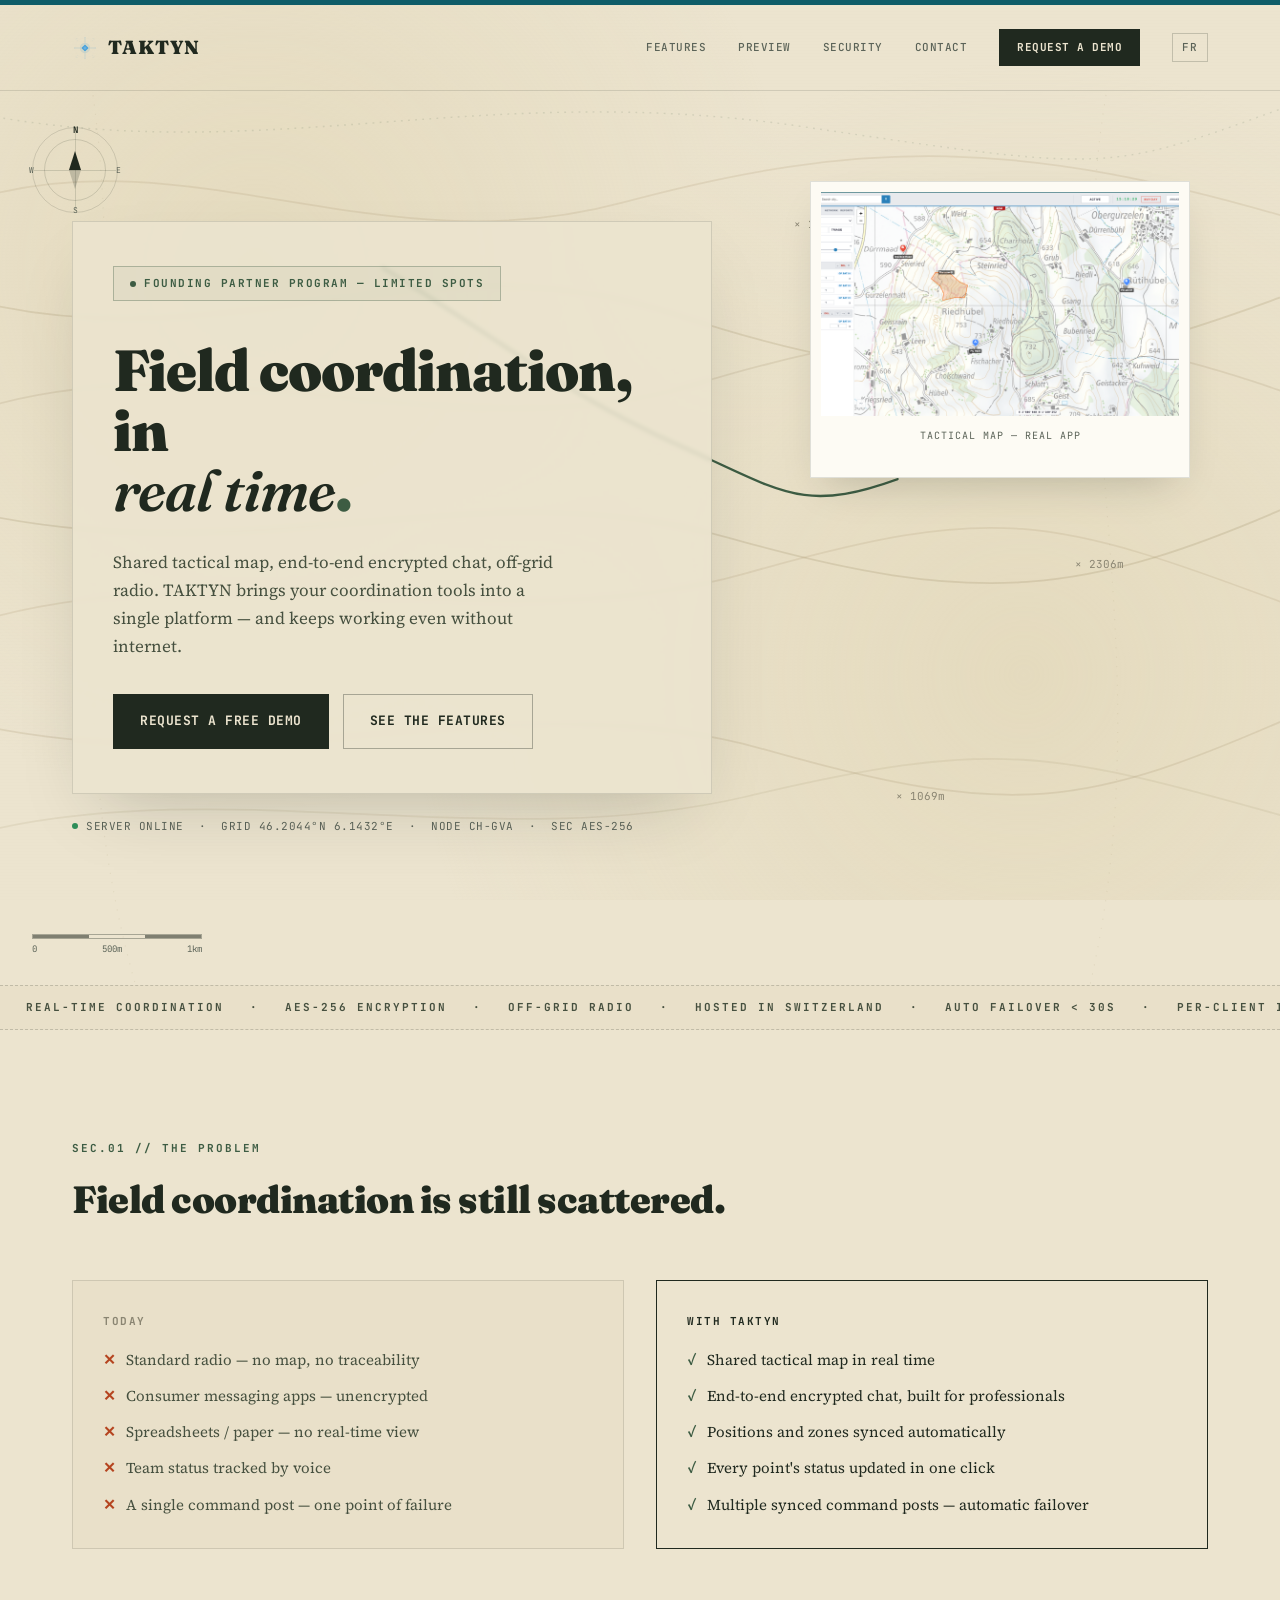
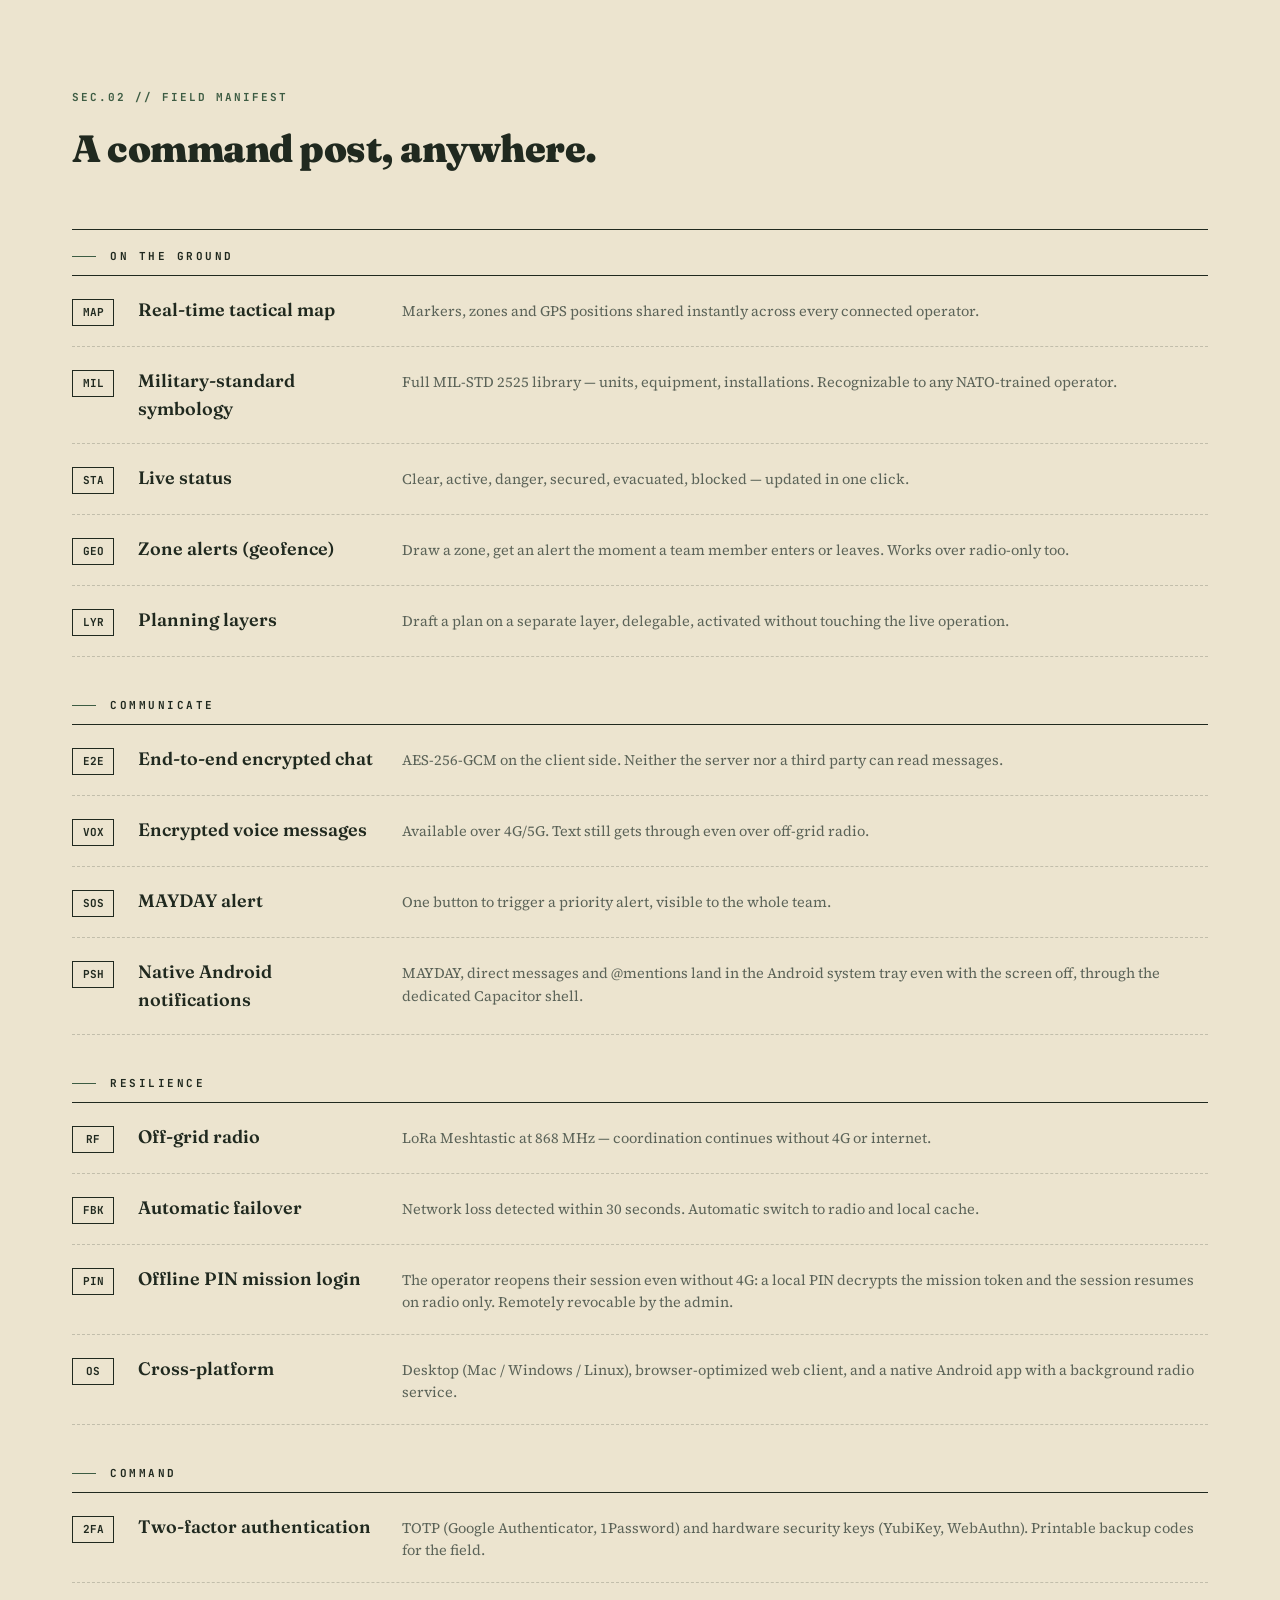
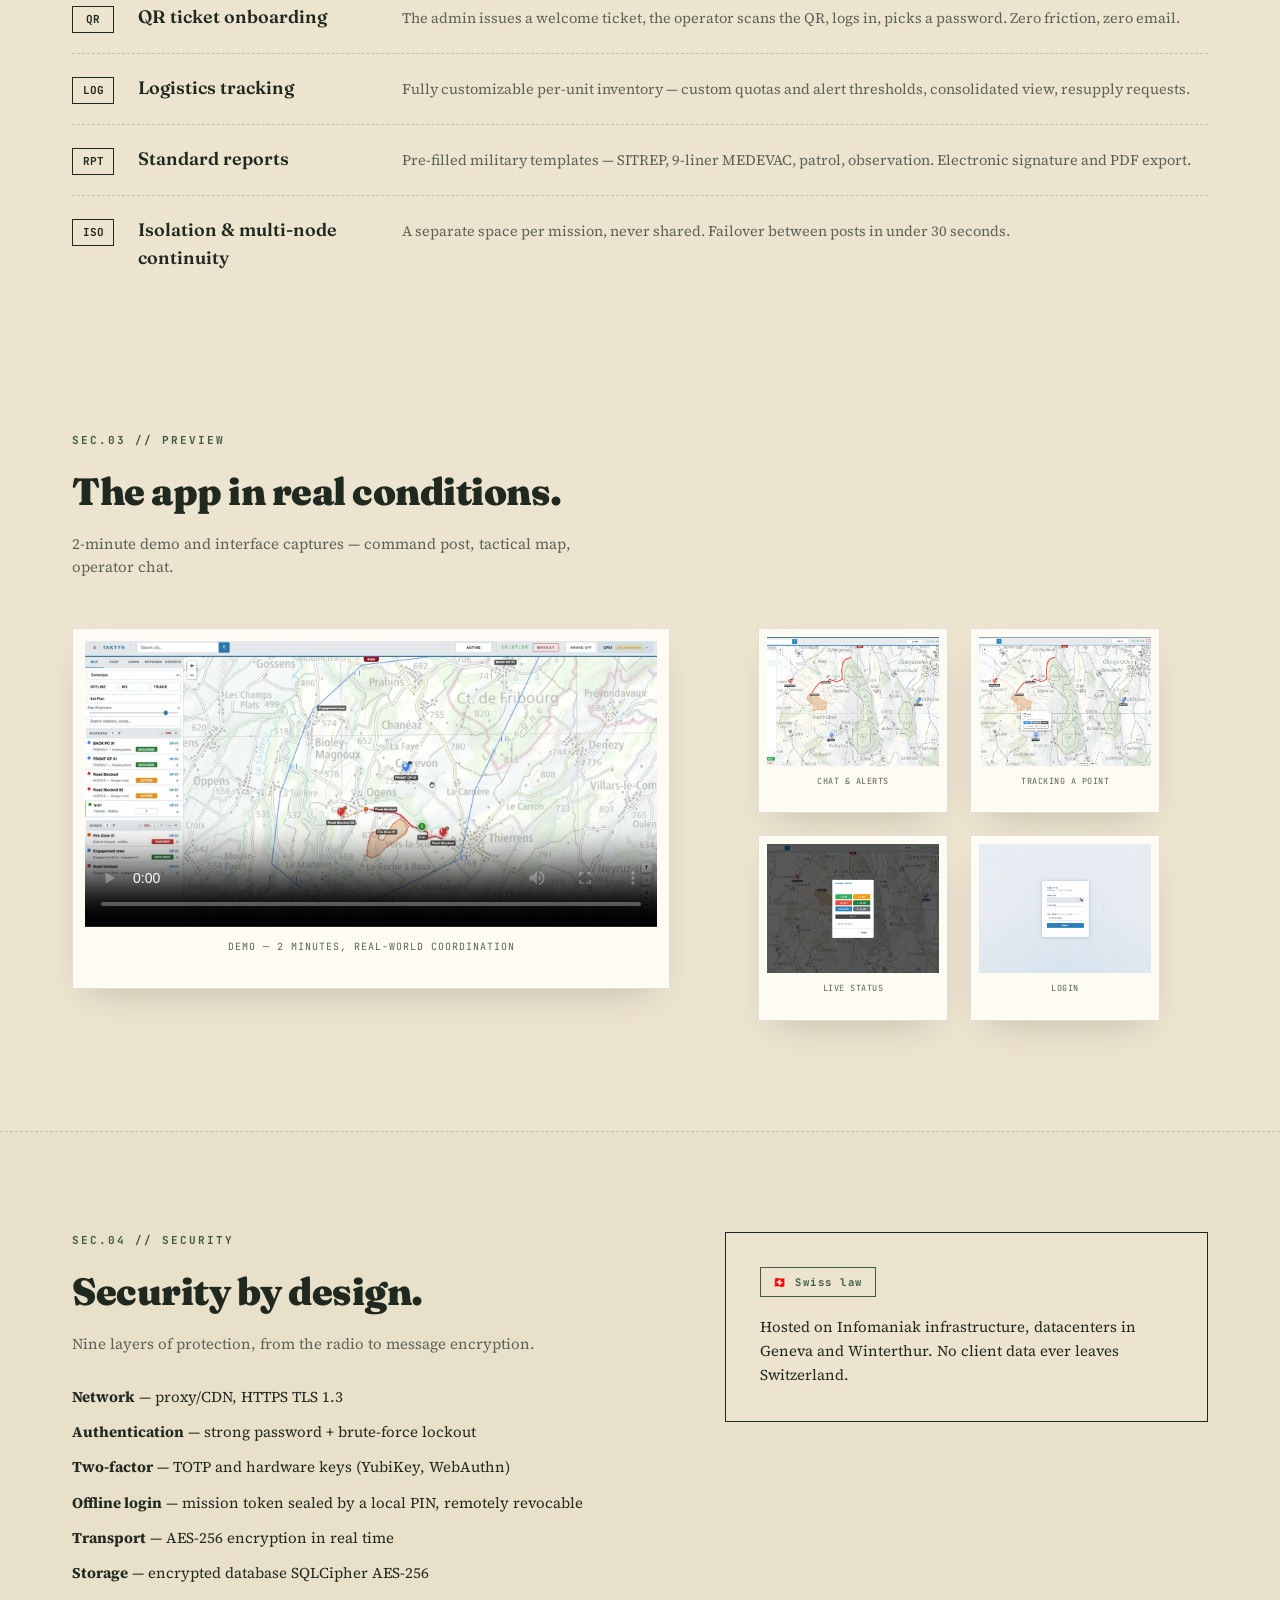
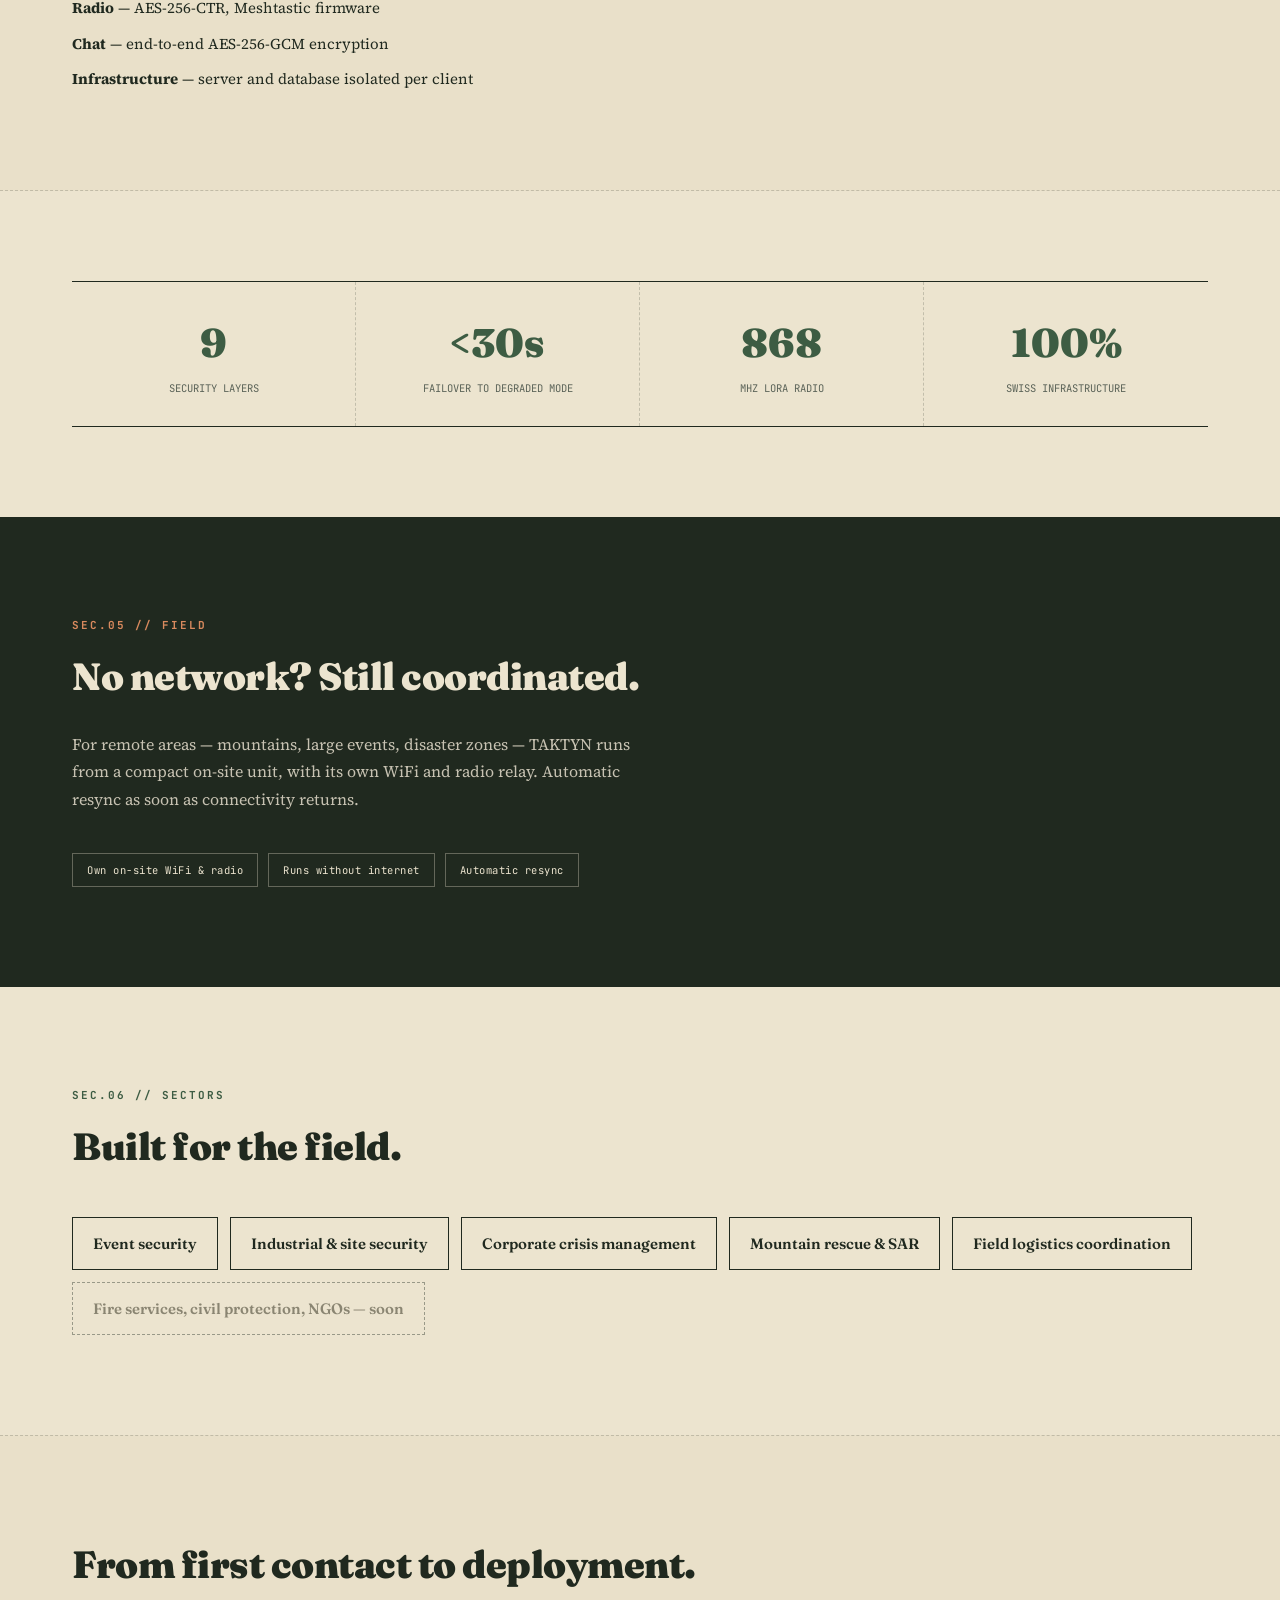
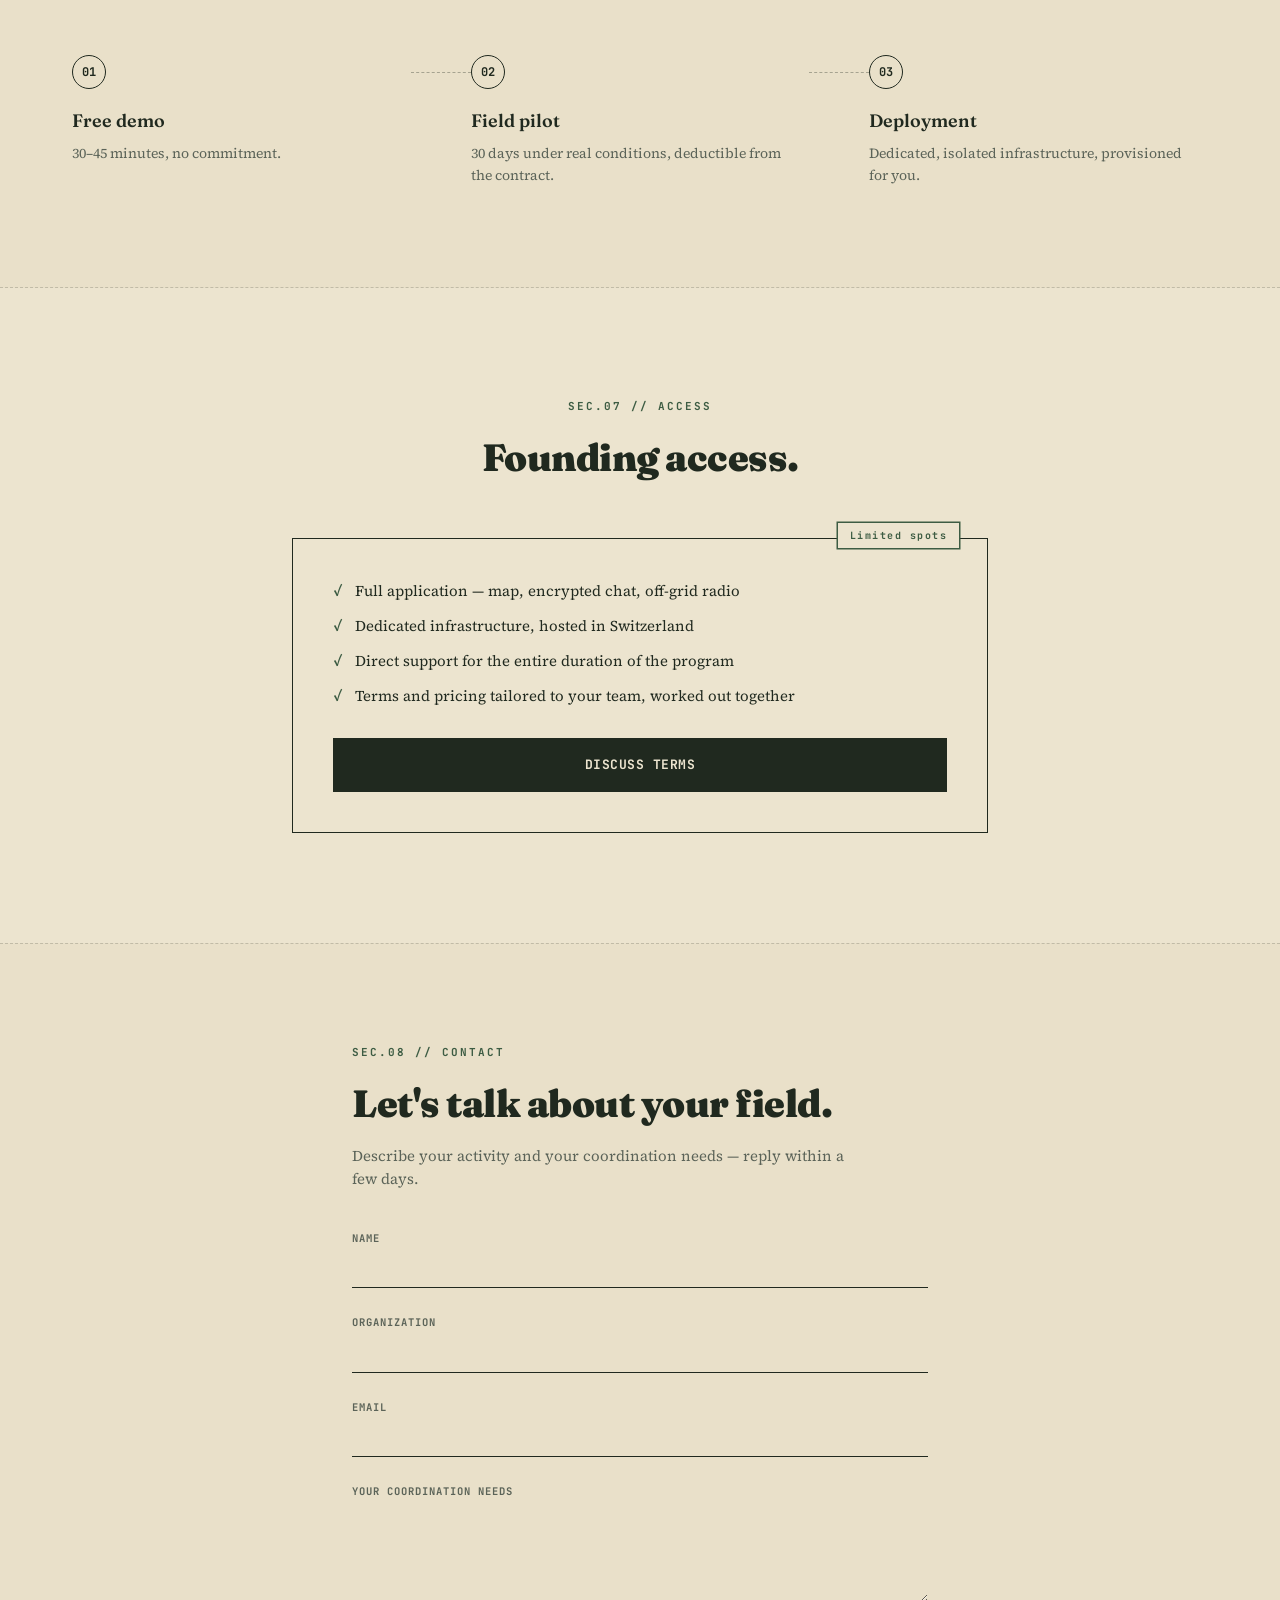
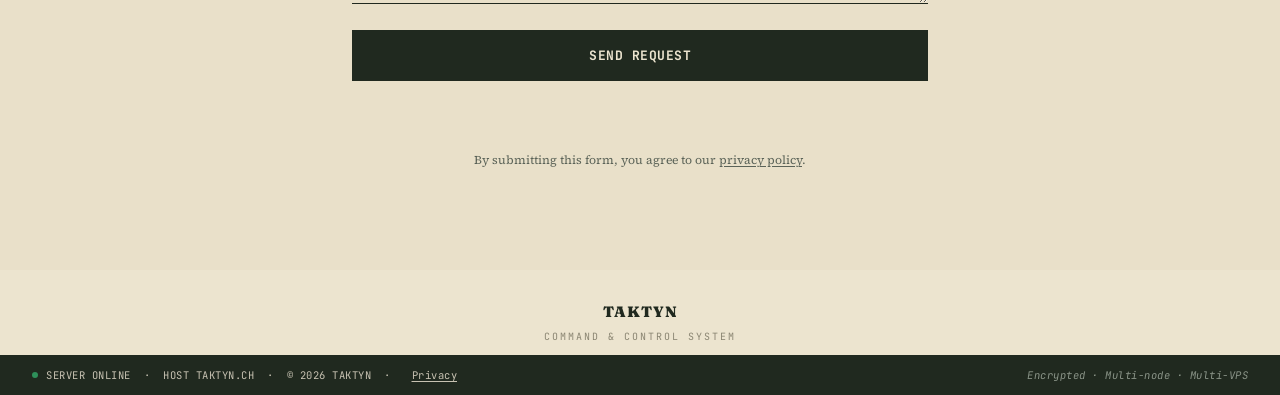
==== commit e92daca9: "style(site): group manifest in four thematic blocks for scannability Eighteen feature rows in a sing" ====
--- a/en/index.html
+++ b/en/index.html
@@ -144,23 +144,30 @@
     </div>
 
     <div class="manifest">
+      <div class="m-group-title reveal-row">ON THE GROUND</div>
       <div class="m-row reveal-row"><div class="m-tag">MAP</div><div class="m-title">Real-time tactical map</div><div class="m-desc">Markers, zones and GPS positions shared instantly across every connected operator.</div></div>
       <div class="m-row reveal-row"><div class="m-tag">MIL</div><div class="m-title">Military-standard symbology</div><div class="m-desc">Full MIL-STD 2525 library — units, equipment, installations. Recognizable to any NATO-trained operator.</div></div>
+      <div class="m-row reveal-row"><div class="m-tag">STA</div><div class="m-title">Live status</div><div class="m-desc">Clear, active, danger, secured, evacuated, blocked — updated in one click.</div></div>
+      <div class="m-row reveal-row"><div class="m-tag">GEO</div><div class="m-title">Zone alerts (geofence)</div><div class="m-desc">Draw a zone, get an alert the moment a team member enters or leaves. Works over radio-only too.</div></div>
+      <div class="m-row reveal-row"><div class="m-tag">LYR</div><div class="m-title">Planning layers</div><div class="m-desc">Draft a plan on a separate layer, delegable, activated without touching the live operation.</div></div>
+
+      <div class="m-group-title reveal-row">COMMUNICATE</div>
       <div class="m-row reveal-row"><div class="m-tag">E2E</div><div class="m-title">End-to-end encrypted chat</div><div class="m-desc">AES-256-GCM on the client side. Neither the server nor a third party can read messages.</div></div>
+      <div class="m-row reveal-row"><div class="m-tag">VOX</div><div class="m-title">Encrypted voice messages</div><div class="m-desc">Available over 4G/5G. Text still gets through even over off-grid radio.</div></div>
+      <div class="m-row reveal-row"><div class="m-tag">SOS</div><div class="m-title">MAYDAY alert</div><div class="m-desc">One button to trigger a priority alert, visible to the whole team.</div></div>
+      <div class="m-row reveal-row"><div class="m-tag">PSH</div><div class="m-title">Native Android notifications</div><div class="m-desc">MAYDAY, direct messages and @mentions land in the Android system tray even with the screen off, through the dedicated Capacitor shell.</div></div>
+
+      <div class="m-group-title reveal-row">RESILIENCE</div>
       <div class="m-row reveal-row"><div class="m-tag">RF</div><div class="m-title">Off-grid radio</div><div class="m-desc">LoRa Meshtastic at 868 MHz — coordination continues without 4G or internet.</div></div>
       <div class="m-row reveal-row"><div class="m-tag">FBK</div><div class="m-title">Automatic failover</div><div class="m-desc">Network loss detected within 30 seconds. Automatic switch to radio and local cache.</div></div>
       <div class="m-row reveal-row"><div class="m-tag">PIN</div><div class="m-title">Offline PIN mission login</div><div class="m-desc">The operator reopens their session even without 4G: a local PIN decrypts the mission token and the session resumes on radio only. Remotely revocable by the admin.</div></div>
+      <div class="m-row reveal-row"><div class="m-tag">OS</div><div class="m-title">Cross-platform</div><div class="m-desc">Desktop (Mac / Windows / Linux), browser-optimized web client, and a native Android app with a background radio service.</div></div>
+
+      <div class="m-group-title reveal-row">COMMAND</div>
       <div class="m-row reveal-row"><div class="m-tag">2FA</div><div class="m-title">Two-factor authentication</div><div class="m-desc">TOTP (Google Authenticator, 1Password) and hardware security keys (YubiKey, WebAuthn). Printable backup codes for the field.</div></div>
-      <div class="m-row reveal-row"><div class="m-tag">SOS</div><div class="m-title">MAYDAY alert</div><div class="m-desc">One button to trigger a priority alert, visible to the whole team.</div></div>
-      <div class="m-row reveal-row"><div class="m-tag">GEO</div><div class="m-title">Zone alerts (geofence)</div><div class="m-desc">Draw a zone, get an alert the moment a team member enters or leaves. Works over radio-only too.</div></div>
-      <div class="m-row reveal-row"><div class="m-tag">PSH</div><div class="m-title">Native Android notifications</div><div class="m-desc">MAYDAY, direct messages and @mentions land in the Android system tray even with the screen off, through the dedicated Capacitor shell.</div></div>
-      <div class="m-row reveal-row"><div class="m-tag">OS</div><div class="m-title">Cross-platform</div><div class="m-desc">Desktop (Mac / Windows / Linux), browser-optimized web client, and a native Android app with a background radio service.</div></div>
-      <div class="m-row reveal-row"><div class="m-tag">STA</div><div class="m-title">Live status</div><div class="m-desc">Clear, active, danger, secured, evacuated, blocked — updated in one click.</div></div>
-      <div class="m-row reveal-row"><div class="m-tag">VOX</div><div class="m-title">Encrypted voice messages</div><div class="m-desc">Available over 4G/5G. Text still gets through even over off-grid radio.</div></div>
+      <div class="m-row reveal-row"><div class="m-tag">QR</div><div class="m-title">QR ticket onboarding</div><div class="m-desc">The admin issues a welcome ticket, the operator scans the QR, logs in, picks a password. Zero friction, zero email.</div></div>
       <div class="m-row reveal-row"><div class="m-tag">LOG</div><div class="m-title">Logistics tracking</div><div class="m-desc">Fully customizable per-unit inventory — custom quotas and alert thresholds, consolidated view, resupply requests.</div></div>
       <div class="m-row reveal-row"><div class="m-tag">RPT</div><div class="m-title">Standard reports</div><div class="m-desc">Pre-filled military templates — SITREP, 9-liner MEDEVAC, patrol, observation. Electronic signature and PDF export.</div></div>
-      <div class="m-row reveal-row"><div class="m-tag">QR</div><div class="m-title">QR ticket onboarding</div><div class="m-desc">The admin issues a welcome ticket, the operator scans the QR, logs in, picks a password. Zero friction, zero email.</div></div>
-      <div class="m-row reveal-row"><div class="m-tag">LYR</div><div class="m-title">Planning layers</div><div class="m-desc">Draft a plan on a separate layer, delegable, activated without touching the live operation.</div></div>
       <div class="m-row reveal-row"><div class="m-tag">ISO</div><div class="m-title">Isolation &amp; multi-node continuity</div><div class="m-desc">A separate space per mission, never shared. Failover between posts in under 30 seconds.</div></div>
     </div>
   </section>
--- a/css/style.css
+++ b/css/style.css
@@ -233,6 +233,35 @@
 .manifest { border-top: 1.5px solid var(--ink); }
 .m-row { display: flex; align-items: baseline; gap: 24px; padding: 20px 0; border-bottom: 1px dashed var(--line); }
 .m-row:last-child { border-bottom: none; }
+/* Section divider inside the manifest — groups the 18 rows into four
+   thematic blocks (ON THE GROUND / COMMUNICATE / RESILIENCE / COMMAND)
+   so the list scans faster. Mono eyebrow with a leading rule, same ink
+   colour as the m-tag frame; mirrors the SEC.XX labels used elsewhere. */
+.m-group-title {
+  font-family: var(--mono);
+  font-size: 11px;
+  font-weight: 700;
+  letter-spacing: 2.5px;
+  color: var(--ink);
+  padding: 34px 0 10px;
+  margin-top: 6px;
+  border-bottom: 1px solid var(--ink);
+  display: flex; align-items: center; gap: 14px;
+}
+.m-group-title::before {
+  content: "";
+  display: inline-block;
+  width: 24px; height: 1.5px;
+  background: var(--accent);
+  flex-shrink: 0;
+}
+.m-group-title:first-child {
+  padding-top: 18px;
+  margin-top: 0;
+}
+/* First row inside a group has no top-of-list visual gap — the divider
+   already provides the separation. */
+.m-group-title + .m-row { border-top: none; }
 .m-tag {
   font-family: var(--mono); font-size: 11px; font-weight: 700; border: 1px solid var(--ink);
   padding: 4px 9px; min-width: 42px; text-align: center; transition: all .2s; flex-shrink: 0;
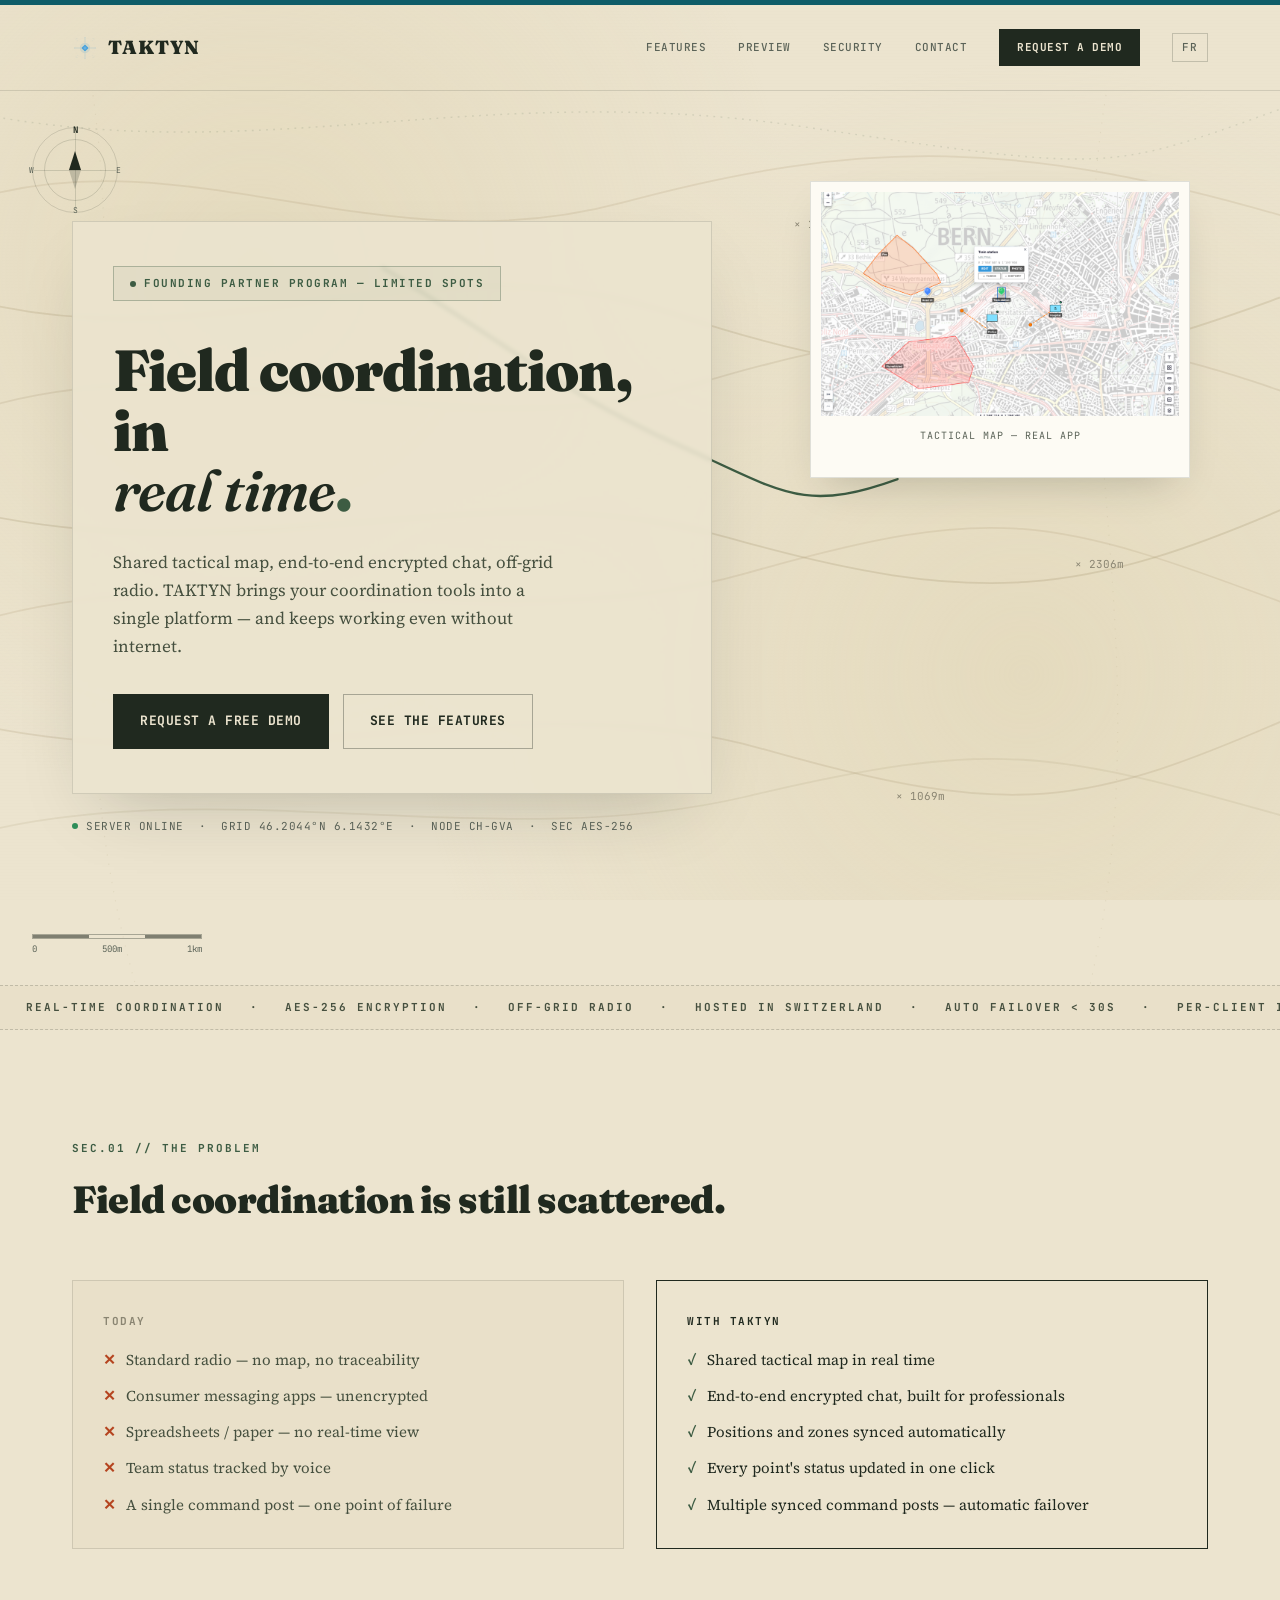
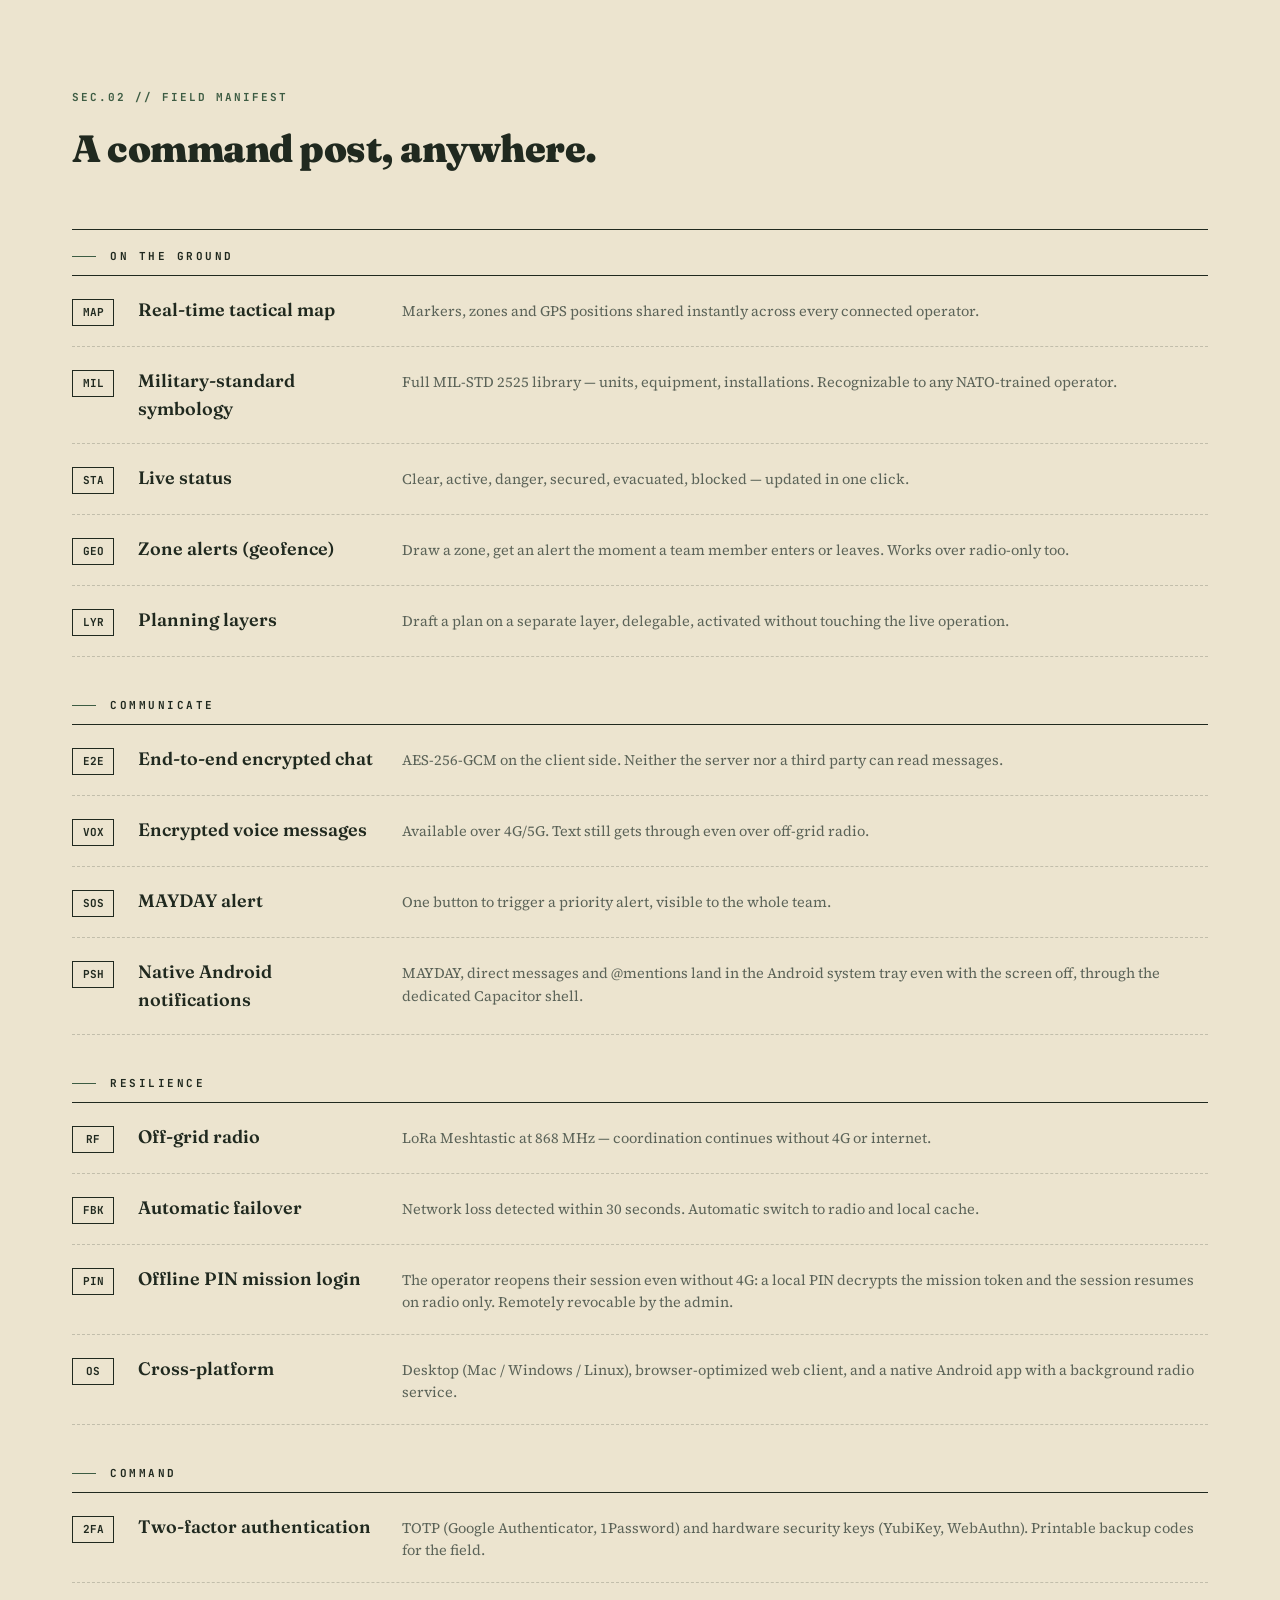
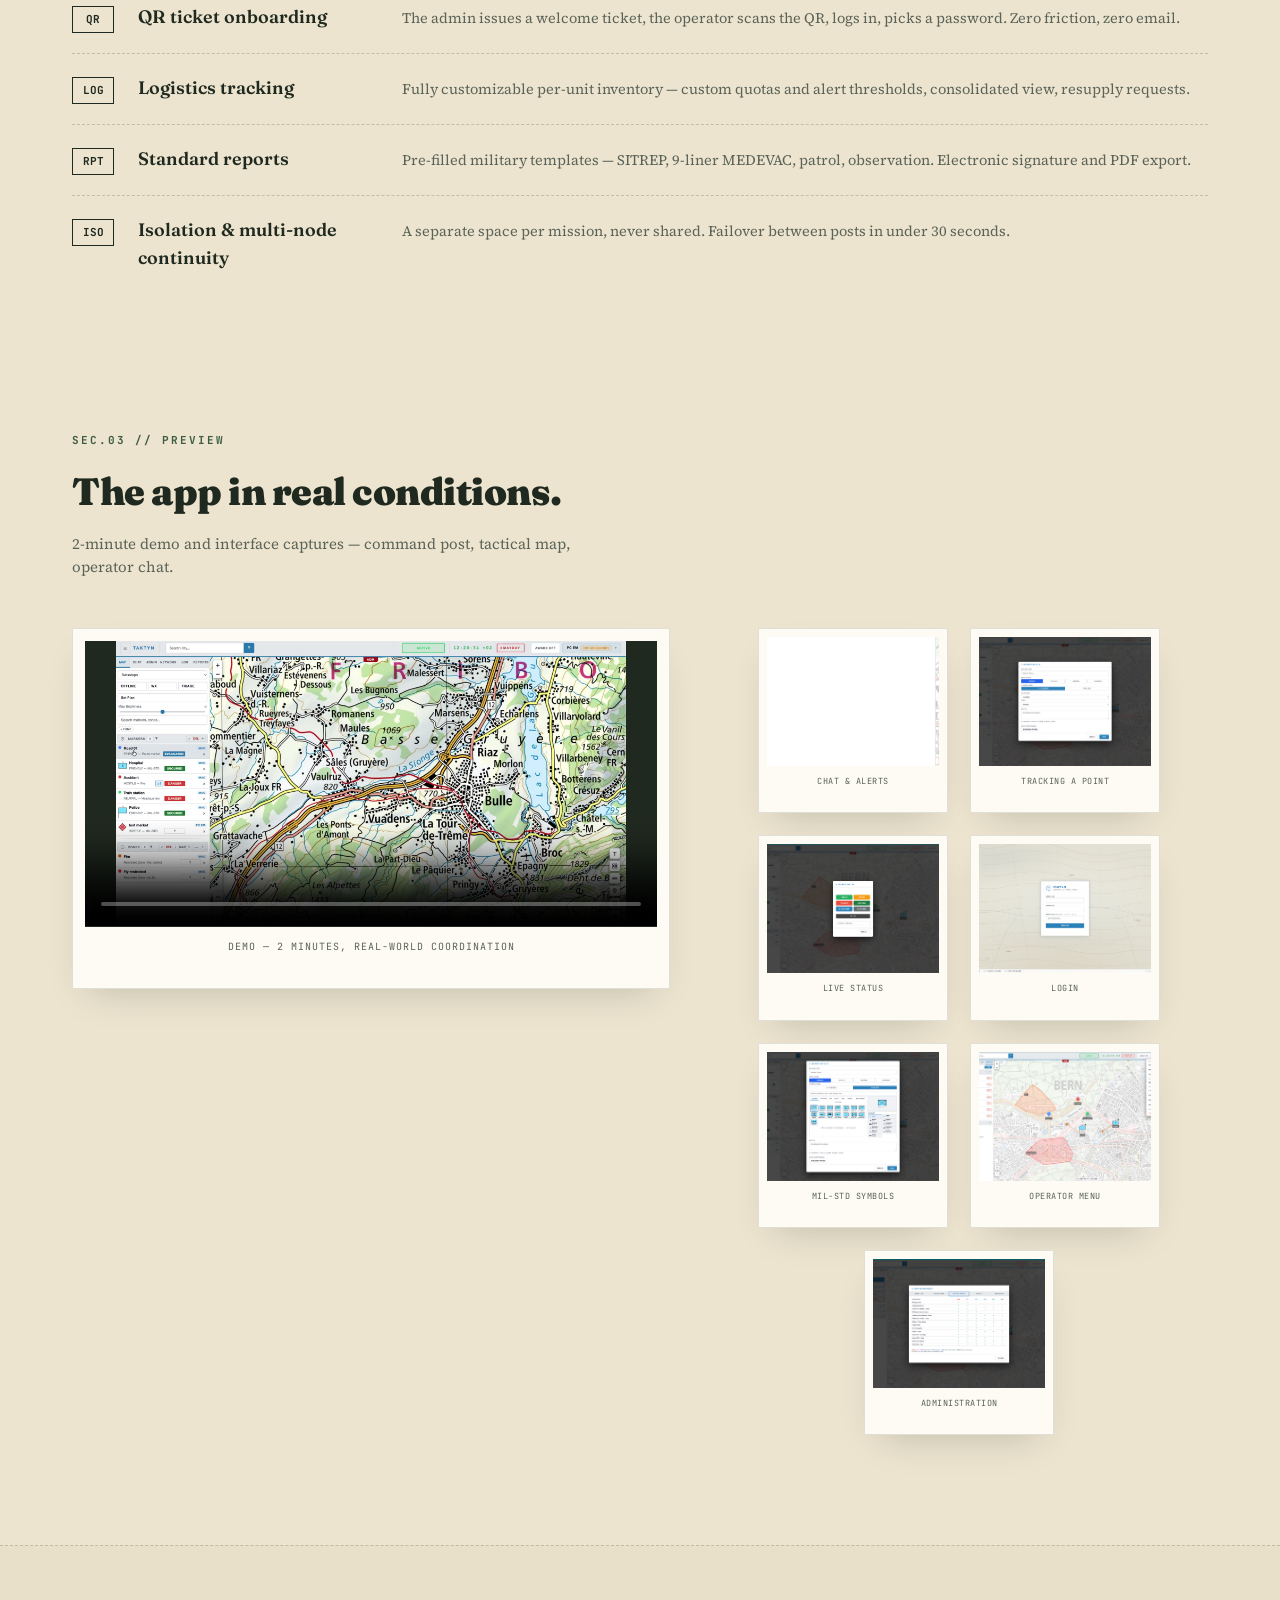
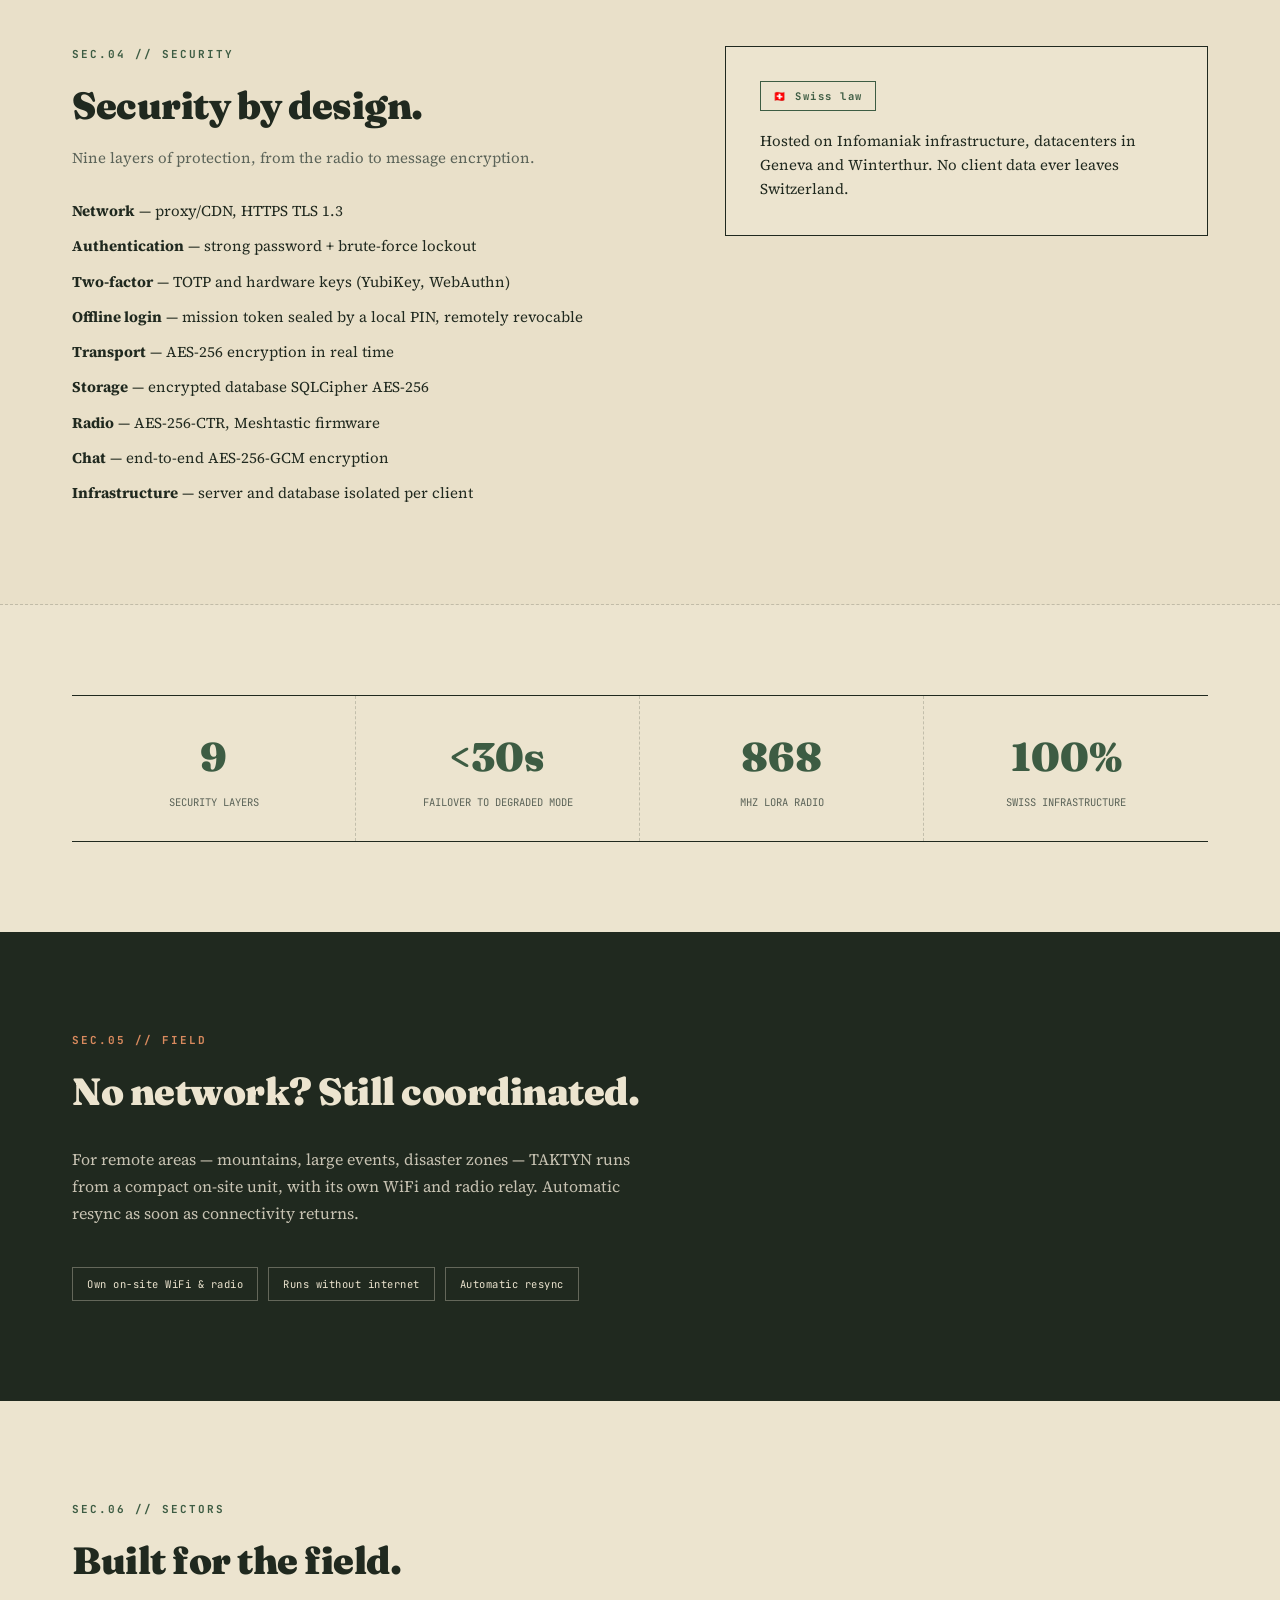
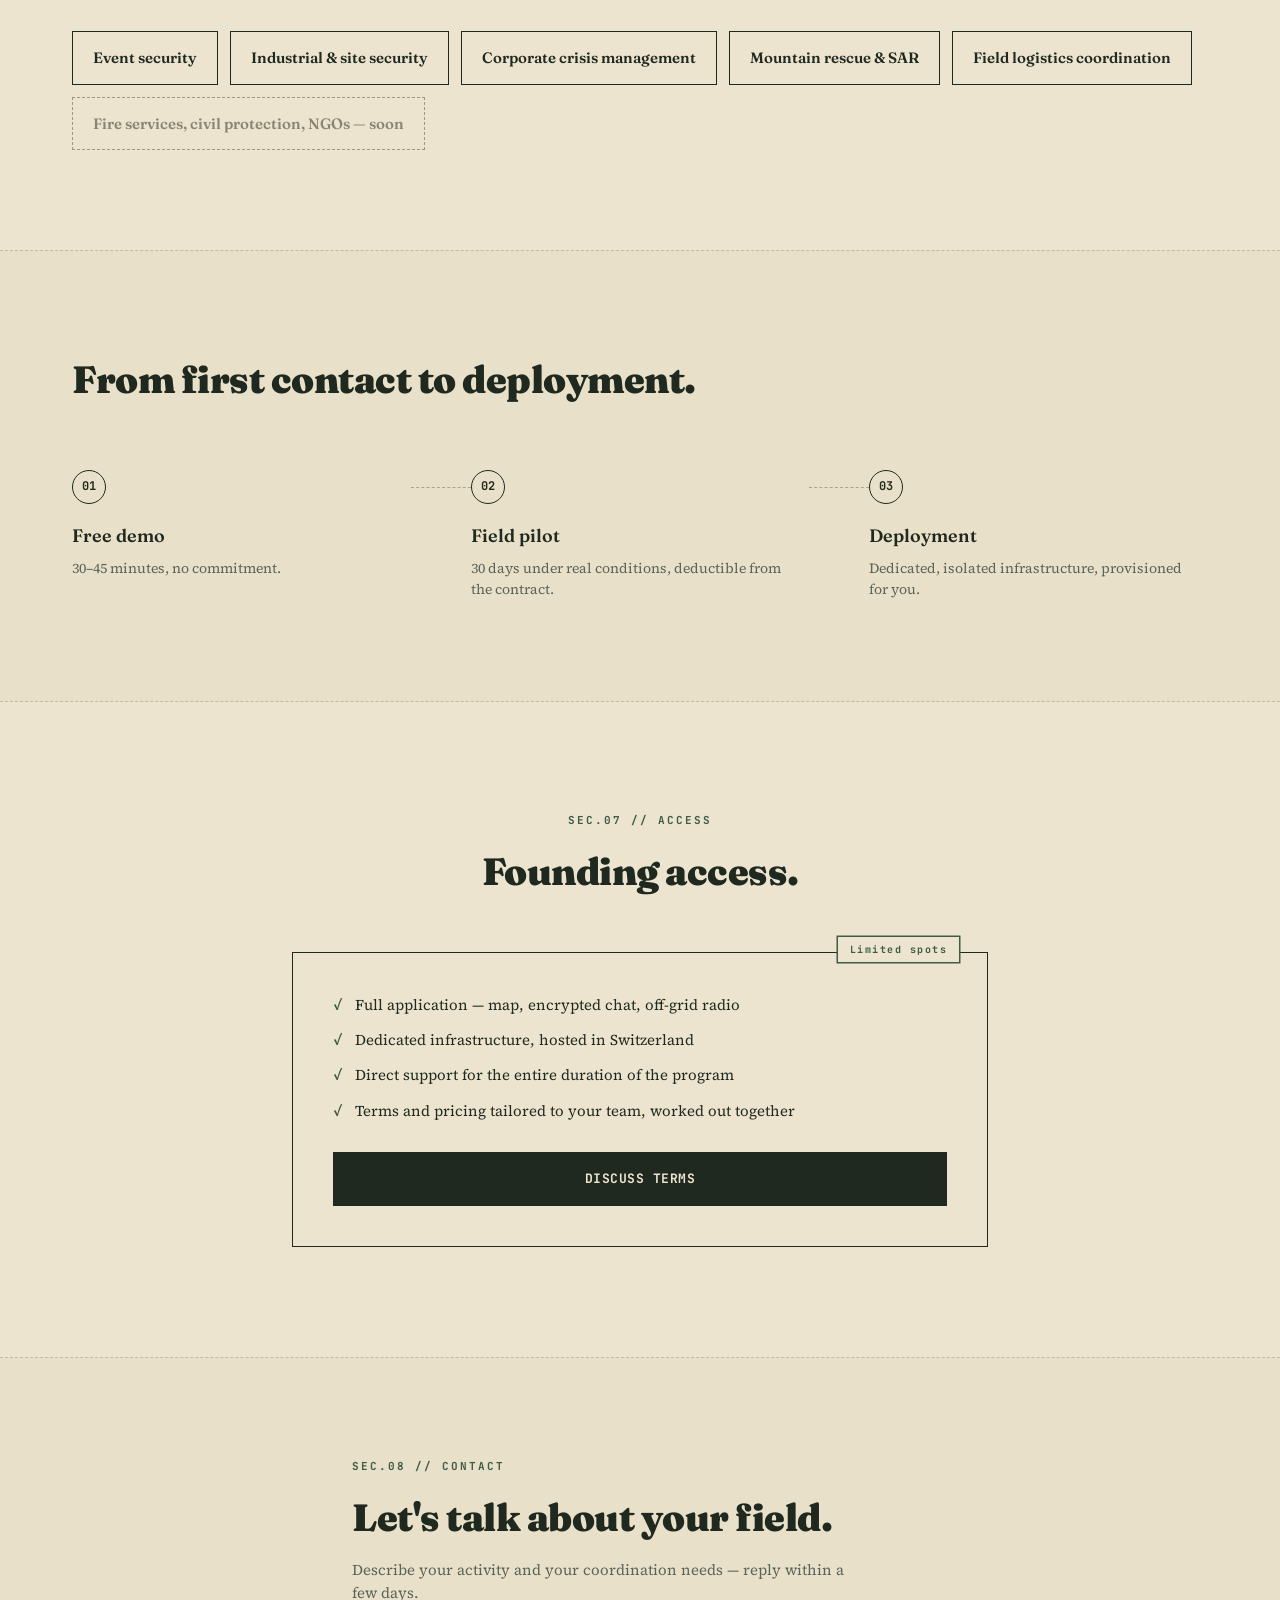
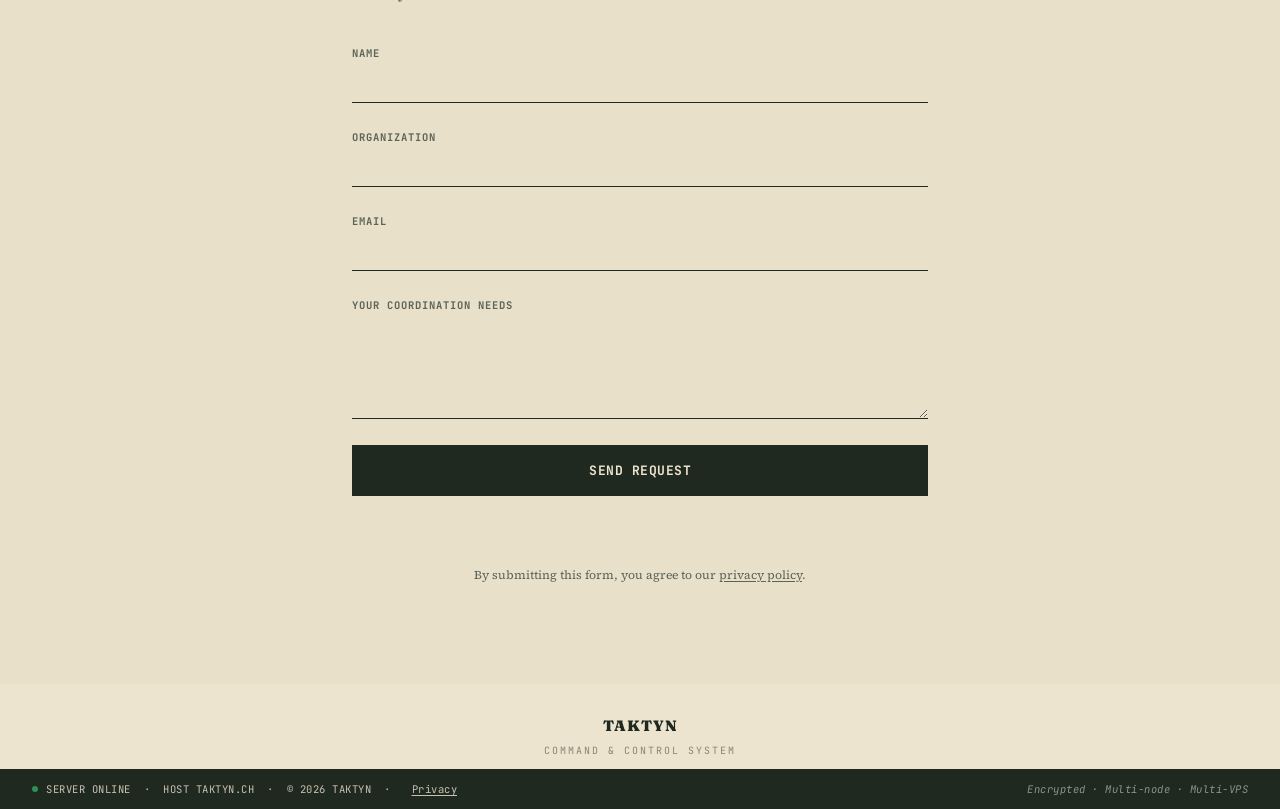
==== commit 6a7e9176: "feat(site): refresh demo video + screenshots, extend gallery to 7 photos - demo.mp4: new recording, " ====
--- a/en/index.html
+++ b/en/index.html
@@ -205,6 +205,18 @@
           <img src="../assets/screenshots/01-login.png" alt="TAKTYN login screen — Command & Control System">
           <figcaption>Login</figcaption>
         </figure>
+        <figure class="gallery-photo">
+          <img src="../assets/screenshots/06-mil-symbols.png" alt="MIL-STD 2525 military symbol picker — units, equipment, installations">
+          <figcaption>MIL-STD symbols</figcaption>
+        </figure>
+        <figure class="gallery-photo">
+          <img src="../assets/screenshots/07-user-menu.png" alt="TAKTYN user menu with Mission PIN entry and armed indicator">
+          <figcaption>Operator menu</figcaption>
+        </figure>
+        <figure class="gallery-photo">
+          <img src="../assets/screenshots/08-admin.png" alt="TAKTYN admin panel — user management, tickets and mission PIN">
+          <figcaption>Administration</figcaption>
+        </figure>
       </div>
     </div>
   </section>
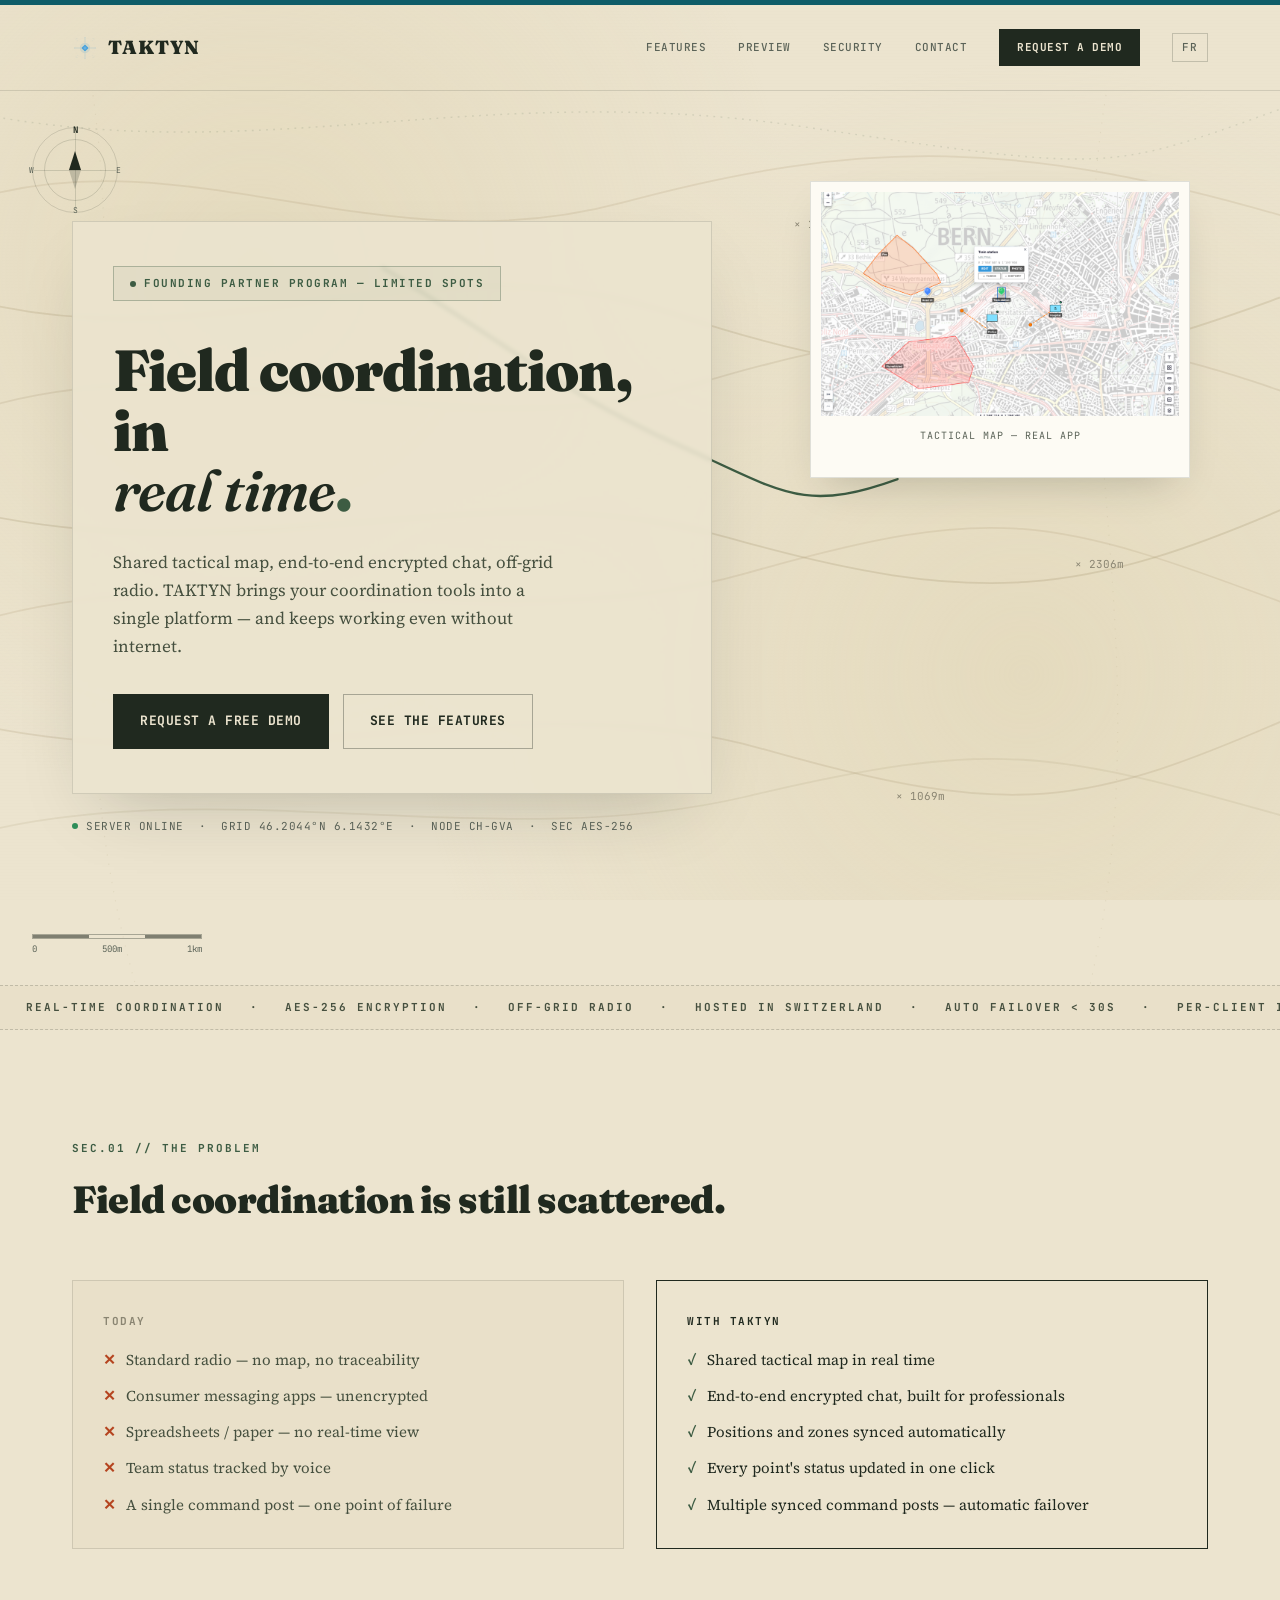
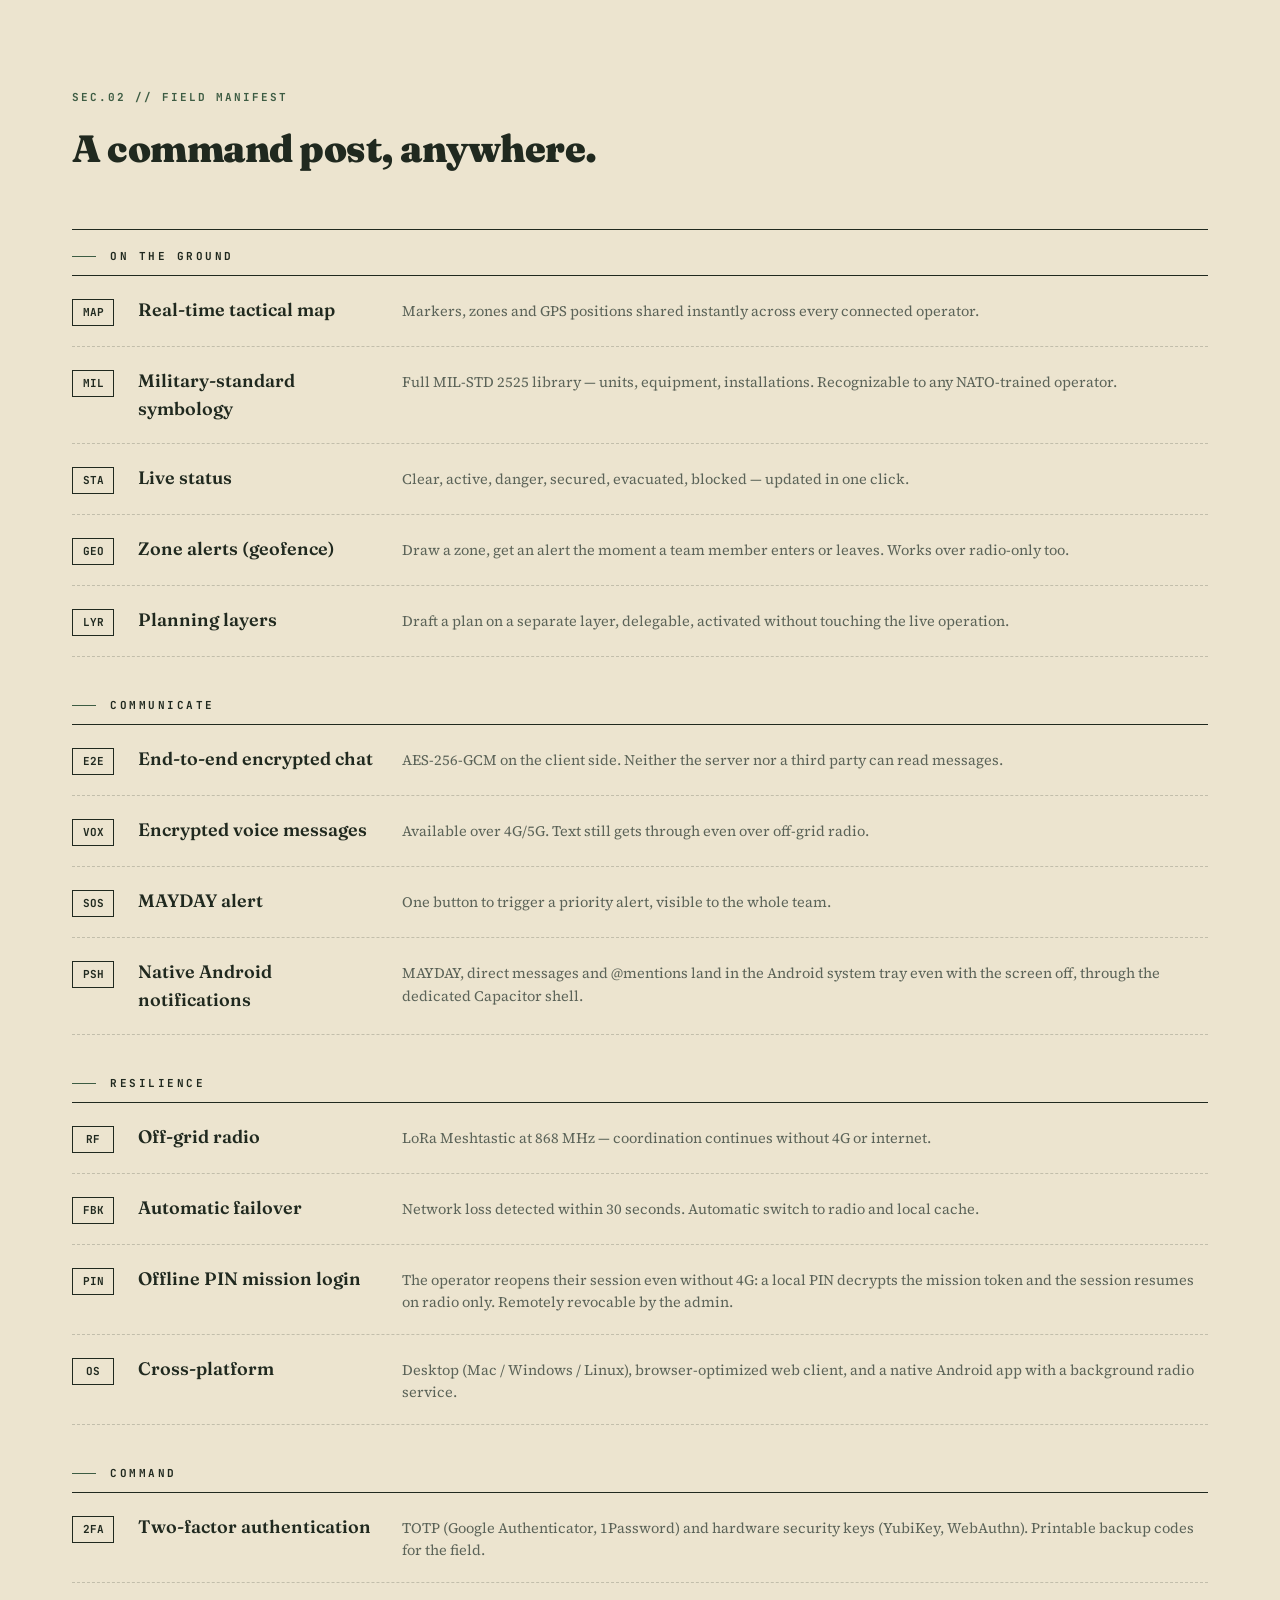
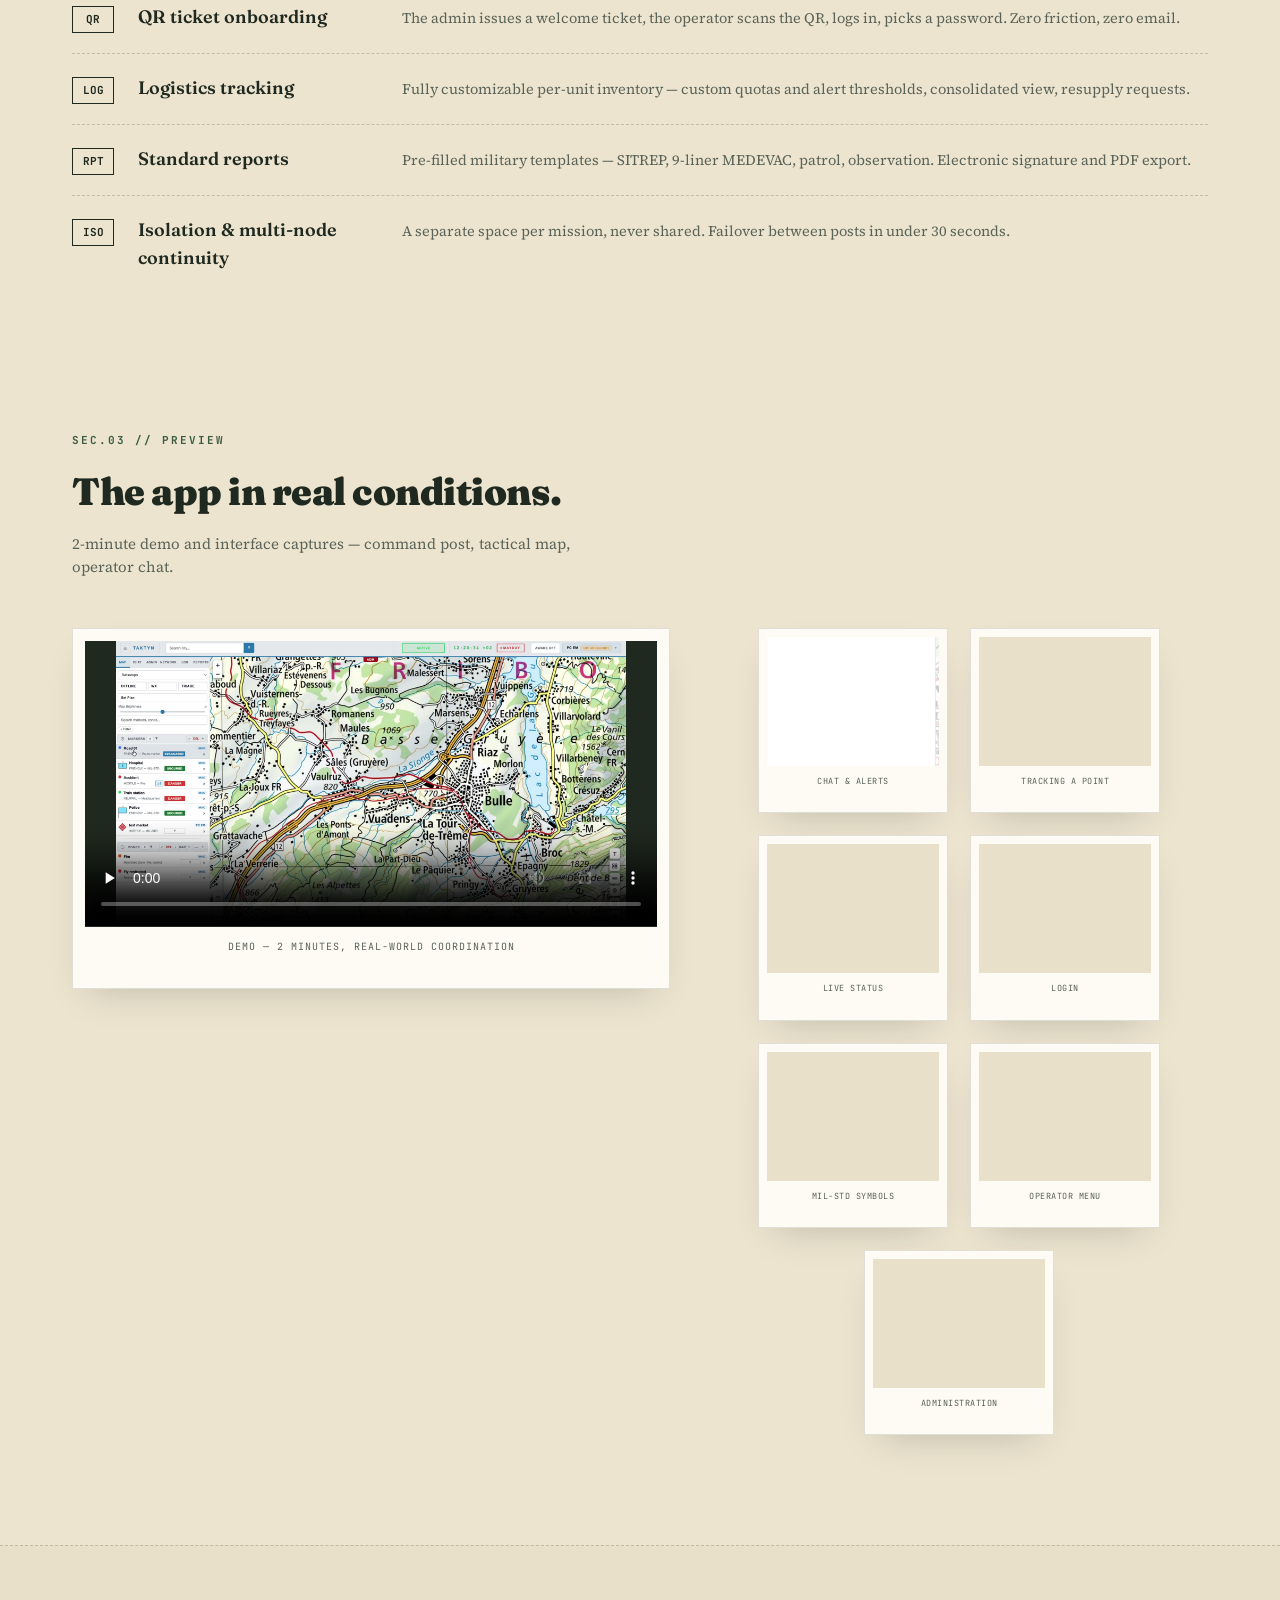
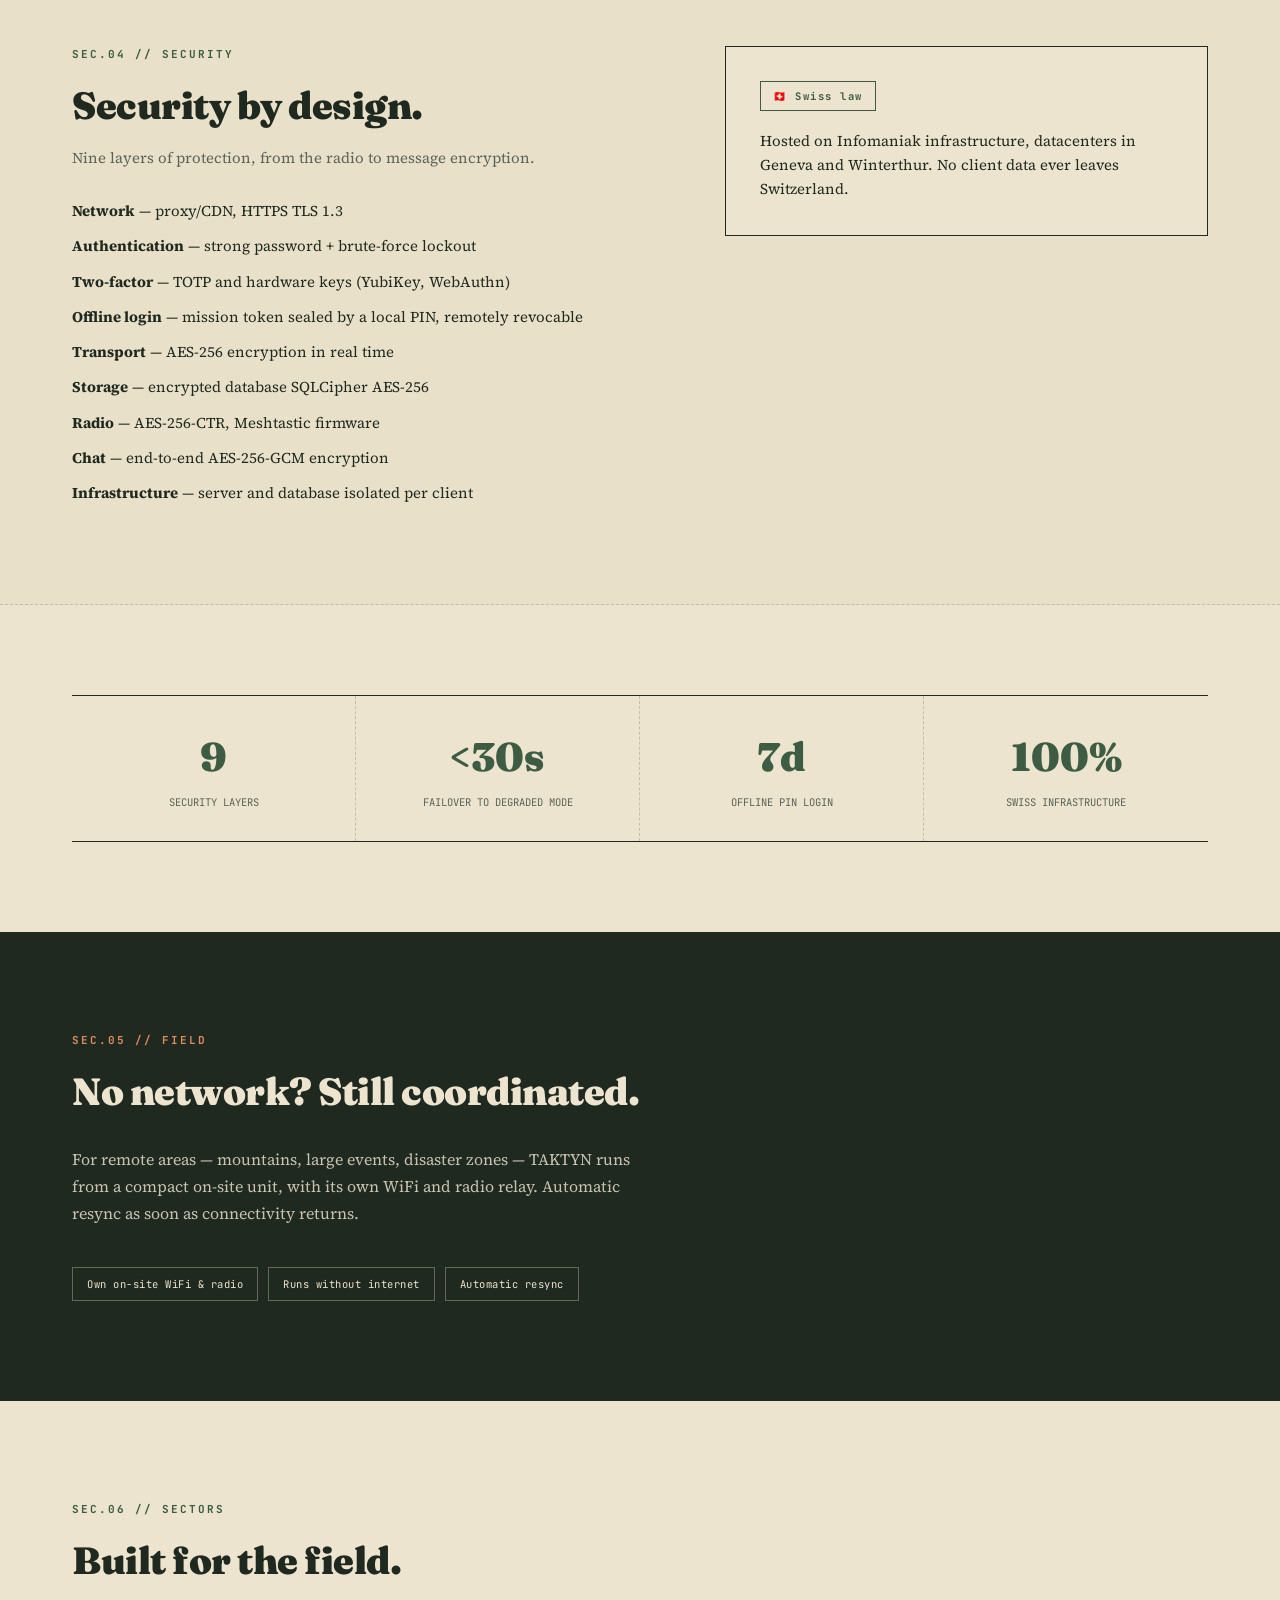
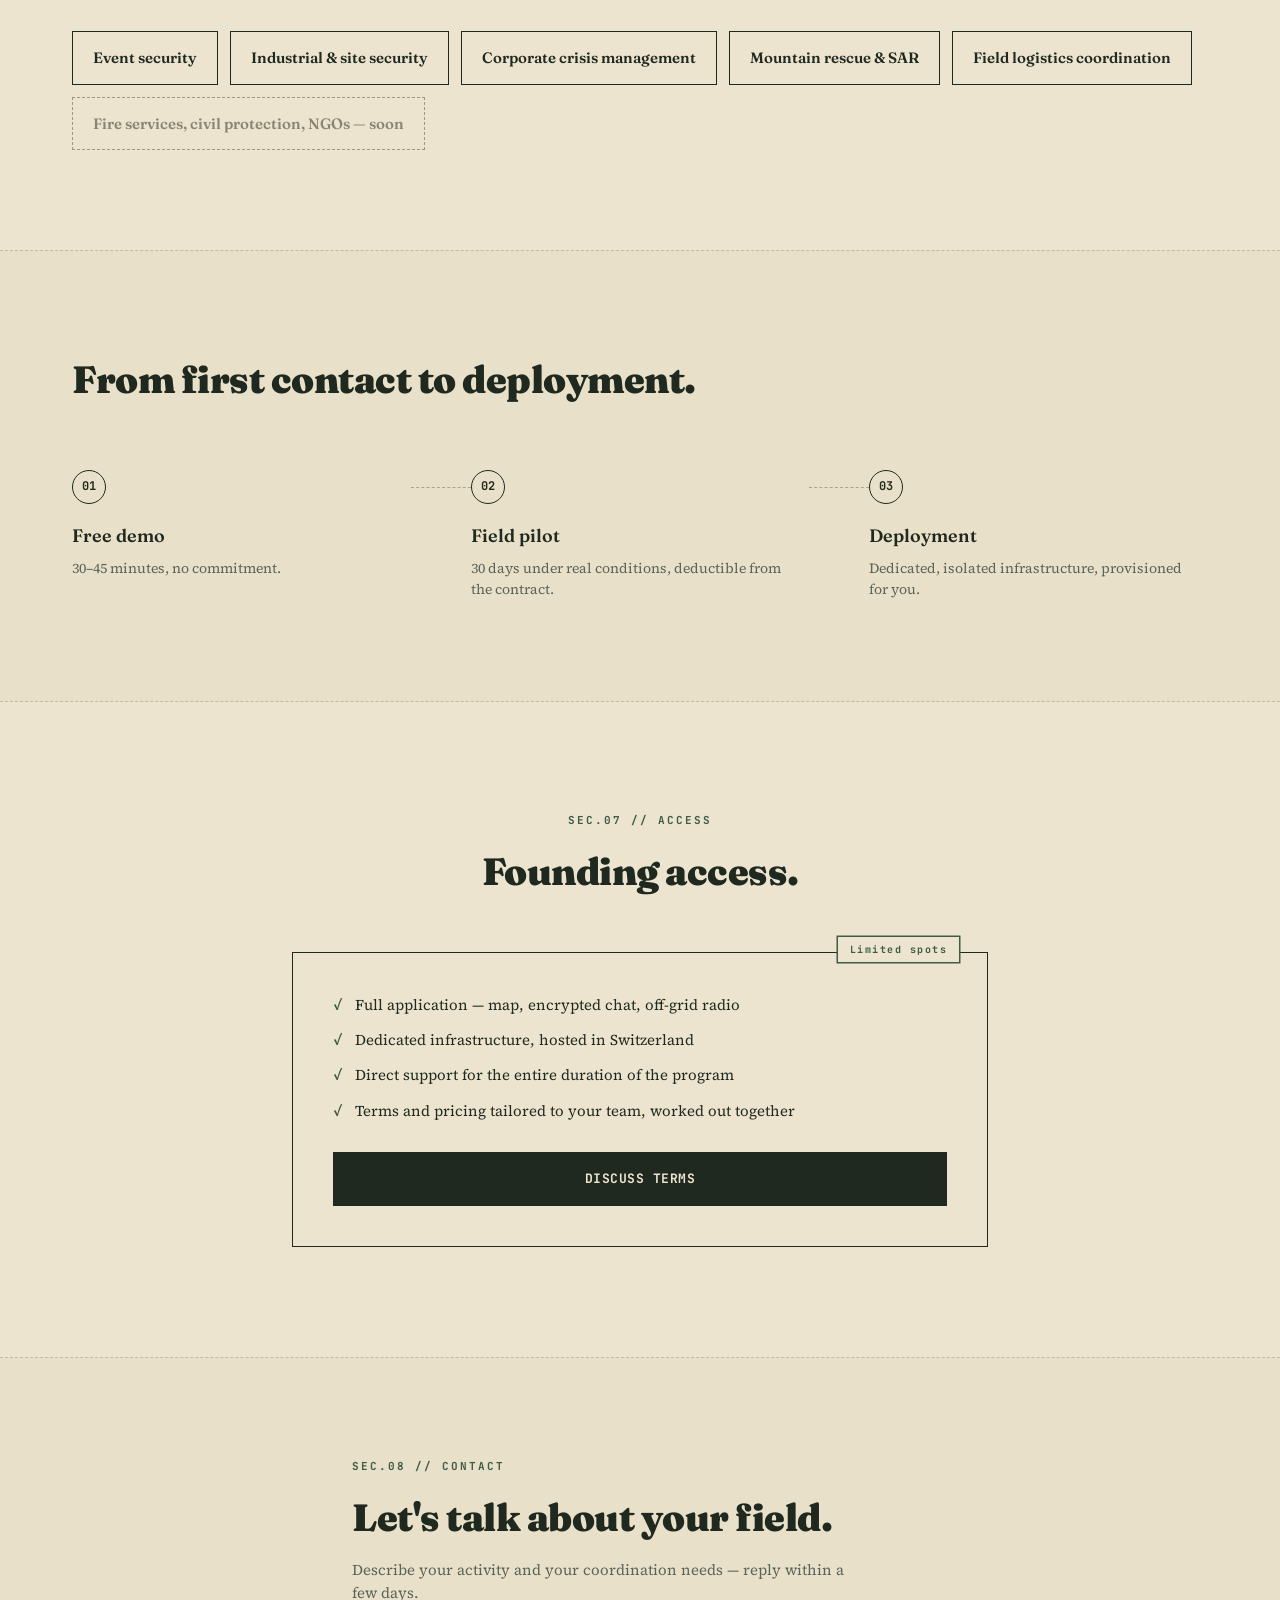
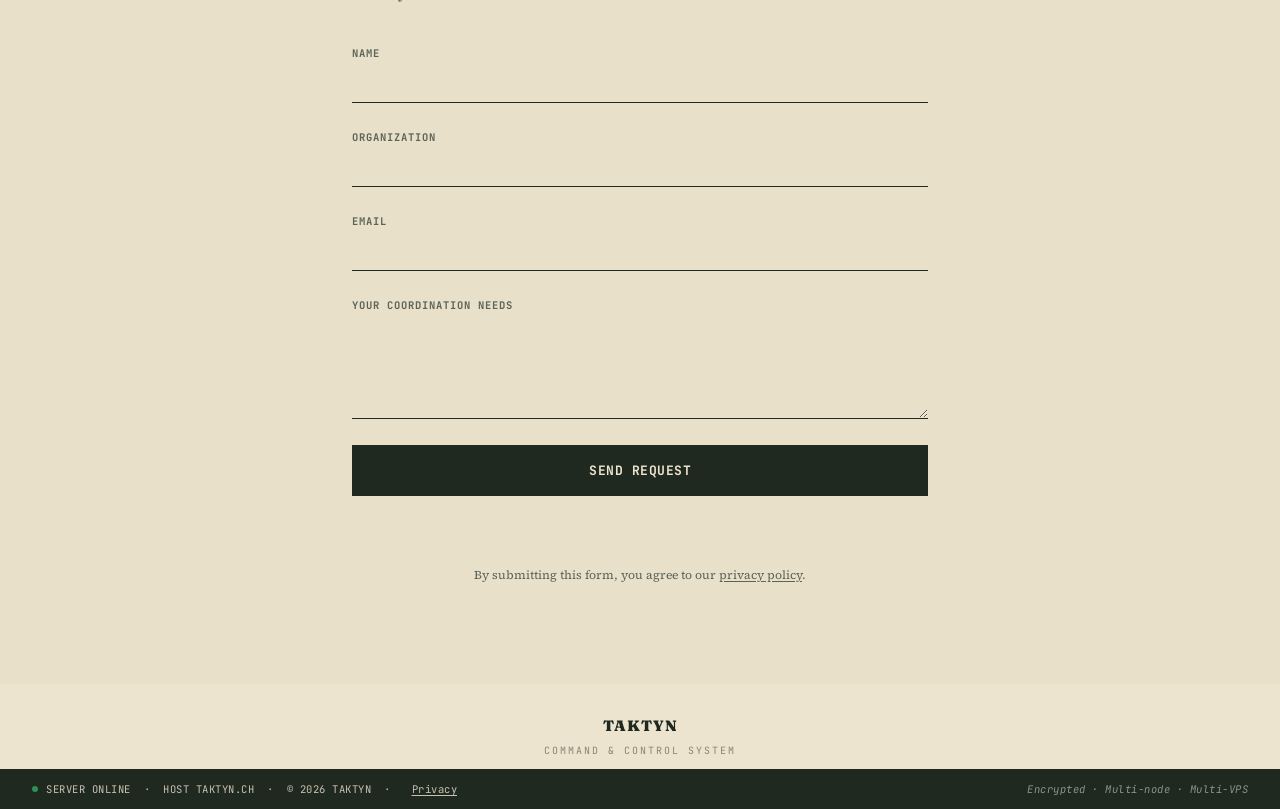
==== commit 371f5f35: "perf(site): lazy-load gallery + Open Graph meta + stat swap for user value Three improvements prompt" ====
--- a/en/index.html
+++ b/en/index.html
@@ -6,8 +6,31 @@
 <title>TAKTYN — Real-time field coordination</title>
 <meta name="description" content="TAKTYN is a tactical command and coordination system for security and response teams: real-time map, encrypted chat, off-grid radio. Hosted in Switzerland.">
 <meta name="theme-color" content="#ece4cf">
+<link rel="canonical" href="https://taktyn.ch/en/">
+<link rel="alternate" hreflang="fr" href="https://taktyn.ch/">
+<link rel="alternate" hreflang="en" href="https://taktyn.ch/en/">
+<link rel="alternate" hreflang="x-default" href="https://taktyn.ch/">
 <link rel="icon" type="image/svg+xml" href="../assets/taktyn_logo.svg">
 <link rel="apple-touch-icon" href="../assets/icon-192.png">
+
+<!-- Open Graph (LinkedIn, Facebook, WhatsApp, Slack previews) -->
+<meta property="og:type" content="website">
+<meta property="og:url" content="https://taktyn.ch/en/">
+<meta property="og:title" content="TAKTYN — Real-time field coordination">
+<meta property="og:description" content="Shared tactical map, end-to-end encrypted chat, off-grid radio. Hosted in Switzerland. Keeps running even without internet.">
+<meta property="og:image" content="https://taktyn.ch/assets/demo-poster.jpg">
+<meta property="og:image:width" content="1920">
+<meta property="og:image:height" content="1080">
+<meta property="og:image:alt" content="TAKTYN tactical map with markers, zones and team in action">
+<meta property="og:locale" content="en_US">
+<meta property="og:locale:alternate" content="fr_CH">
+<meta property="og:site_name" content="TAKTYN">
+
+<!-- Twitter Card -->
+<meta name="twitter:card" content="summary_large_image">
+<meta name="twitter:title" content="TAKTYN — Real-time field coordination">
+<meta name="twitter:description" content="Shared tactical map, end-to-end encrypted chat, off-grid radio. Hosted in Switzerland.">
+<meta name="twitter:image" content="https://taktyn.ch/assets/demo-poster.jpg">
 <link rel="preconnect" href="https://fonts.googleapis.com">
 <link rel="preconnect" href="https://fonts.gstatic.com" crossorigin>
 <link href="https://fonts.googleapis.com/css2?family=Fraunces:ital,wght@0,600;0,900;1,600&family=JetBrains+Mono:wght@500;700&family=Source+Serif+4:wght@400;600&display=swap" rel="stylesheet">
@@ -75,7 +98,7 @@
     <div class="elev-marker" style="left: 70%; top: 78%; animation-delay: 1600ms;" aria-hidden="true">× 1069m</div>
 
     <figure class="hero-photo">
-      <img src="../assets/screenshots/02-carte-tactique.png" alt="TAKTYN tactical map with markers, an incident zone and the MAYDAY button">
+      <img src="../assets/screenshots/02-carte-tactique.png" fetchpriority="high" decoding="async" alt="TAKTYN tactical map with markers, an incident zone and the MAYDAY button">
       <figcaption>Tactical map — real app</figcaption>
     </figure>
 
@@ -182,7 +205,7 @@
 
     <div class="gallery-row">
       <figure class="gallery-video">
-        <video controls preload="metadata" poster="../assets/demo-poster.jpg" playsinline>
+        <video controls preload="none" poster="../assets/demo-poster.jpg" playsinline>
           <source src="../assets/demo.mp4" type="video/mp4">
           Your browser does not support video playback.
         </video>
@@ -190,31 +213,31 @@
       </figure>
       <div class="gallery-photos">
         <figure class="gallery-photo">
-          <img src="../assets/screenshots/05-chat.png" alt="TAKTYN chat panel with a broadcast message and urgent button">
+          <img src="../assets/screenshots/05-chat.png" loading="lazy" decoding="async" alt="TAKTYN chat panel with a broadcast message and urgent button">
           <figcaption>Chat &amp; alerts</figcaption>
         </figure>
         <figure class="gallery-photo">
-          <img src="../assets/screenshots/03-marqueur-actions.png" alt="Marker detail panel with Edit, Status, Photo, Tasks, History actions">
+          <img src="../assets/screenshots/03-marqueur-actions.png" loading="lazy" decoding="async" alt="Marker detail panel with Edit, Status, Photo, Tasks, History actions">
           <figcaption>Tracking a point</figcaption>
         </figure>
         <figure class="gallery-photo">
-          <img src="../assets/screenshots/04-statut-marqueur.png" alt="Marker status picker">
+          <img src="../assets/screenshots/04-statut-marqueur.png" loading="lazy" decoding="async" alt="Marker status picker">
           <figcaption>Live status</figcaption>
         </figure>
         <figure class="gallery-photo">
-          <img src="../assets/screenshots/01-login.png" alt="TAKTYN login screen — Command & Control System">
+          <img src="../assets/screenshots/01-login.png" loading="lazy" decoding="async" alt="TAKTYN login screen — Command & Control System">
           <figcaption>Login</figcaption>
         </figure>
         <figure class="gallery-photo">
-          <img src="../assets/screenshots/06-mil-symbols.png" alt="MIL-STD 2525 military symbol picker — units, equipment, installations">
+          <img src="../assets/screenshots/06-mil-symbols.png" loading="lazy" decoding="async" alt="MIL-STD 2525 military symbol picker — units, equipment, installations">
           <figcaption>MIL-STD symbols</figcaption>
         </figure>
         <figure class="gallery-photo">
-          <img src="../assets/screenshots/07-user-menu.png" alt="TAKTYN user menu with Mission PIN entry and armed indicator">
+          <img src="../assets/screenshots/07-user-menu.png" loading="lazy" decoding="async" alt="TAKTYN user menu with Mission PIN entry and armed indicator">
           <figcaption>Operator menu</figcaption>
         </figure>
         <figure class="gallery-photo">
-          <img src="../assets/screenshots/08-admin.png" alt="TAKTYN admin panel — user management, tickets and mission PIN">
+          <img src="../assets/screenshots/08-admin.png" loading="lazy" decoding="async" alt="TAKTYN admin panel — user management, tickets and mission PIN">
           <figcaption>Administration</figcaption>
         </figure>
       </div>
@@ -254,7 +277,7 @@
     <div class="stats-grid">
       <div class="stat"><span class="stat-num">9</span><span class="stat-lbl">security layers</span></div>
       <div class="stat"><span class="stat-num">&lt;30s</span><span class="stat-lbl">failover to degraded mode</span></div>
-      <div class="stat"><span class="stat-num">868</span><span class="stat-lbl">MHz LoRa radio</span></div>
+      <div class="stat"><span class="stat-num">7d</span><span class="stat-lbl">offline PIN login</span></div>
       <div class="stat"><span class="stat-num">100%</span><span class="stat-lbl">Swiss infrastructure</span></div>
     </div>
   </section>
